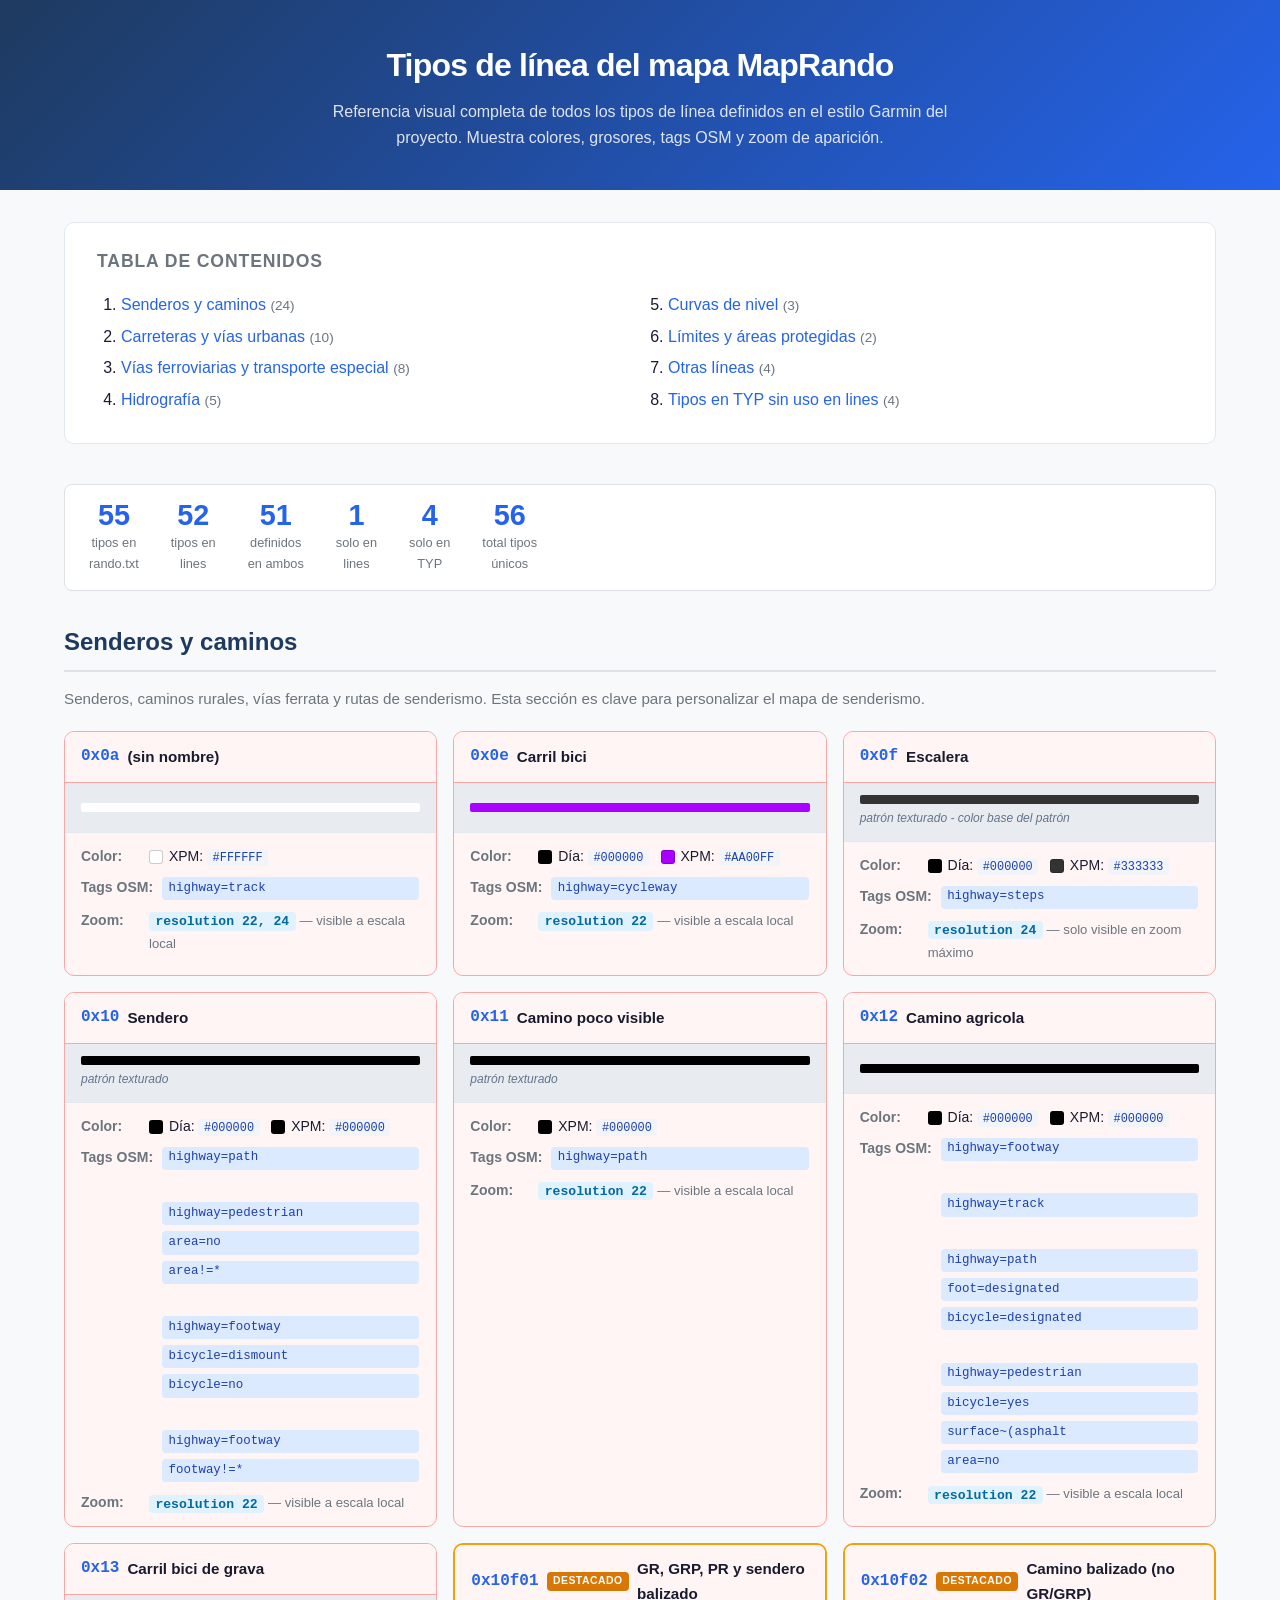
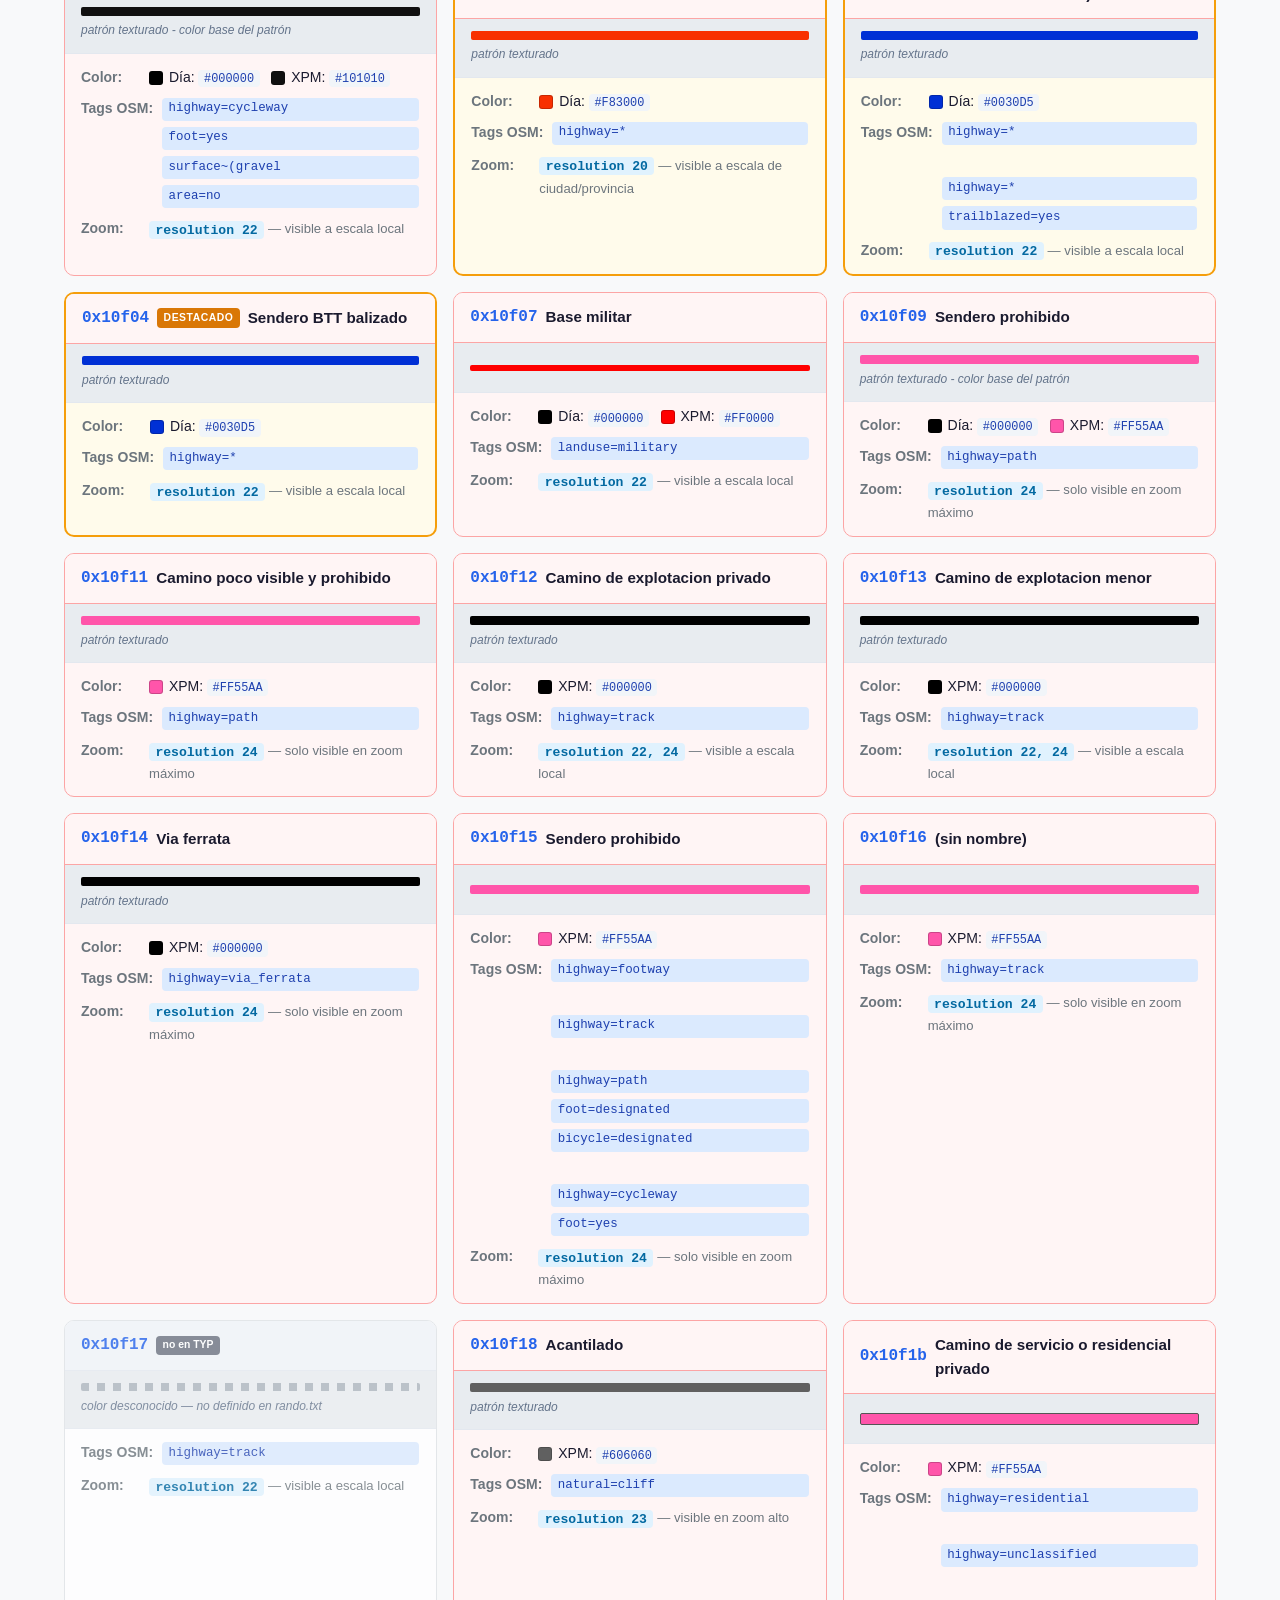
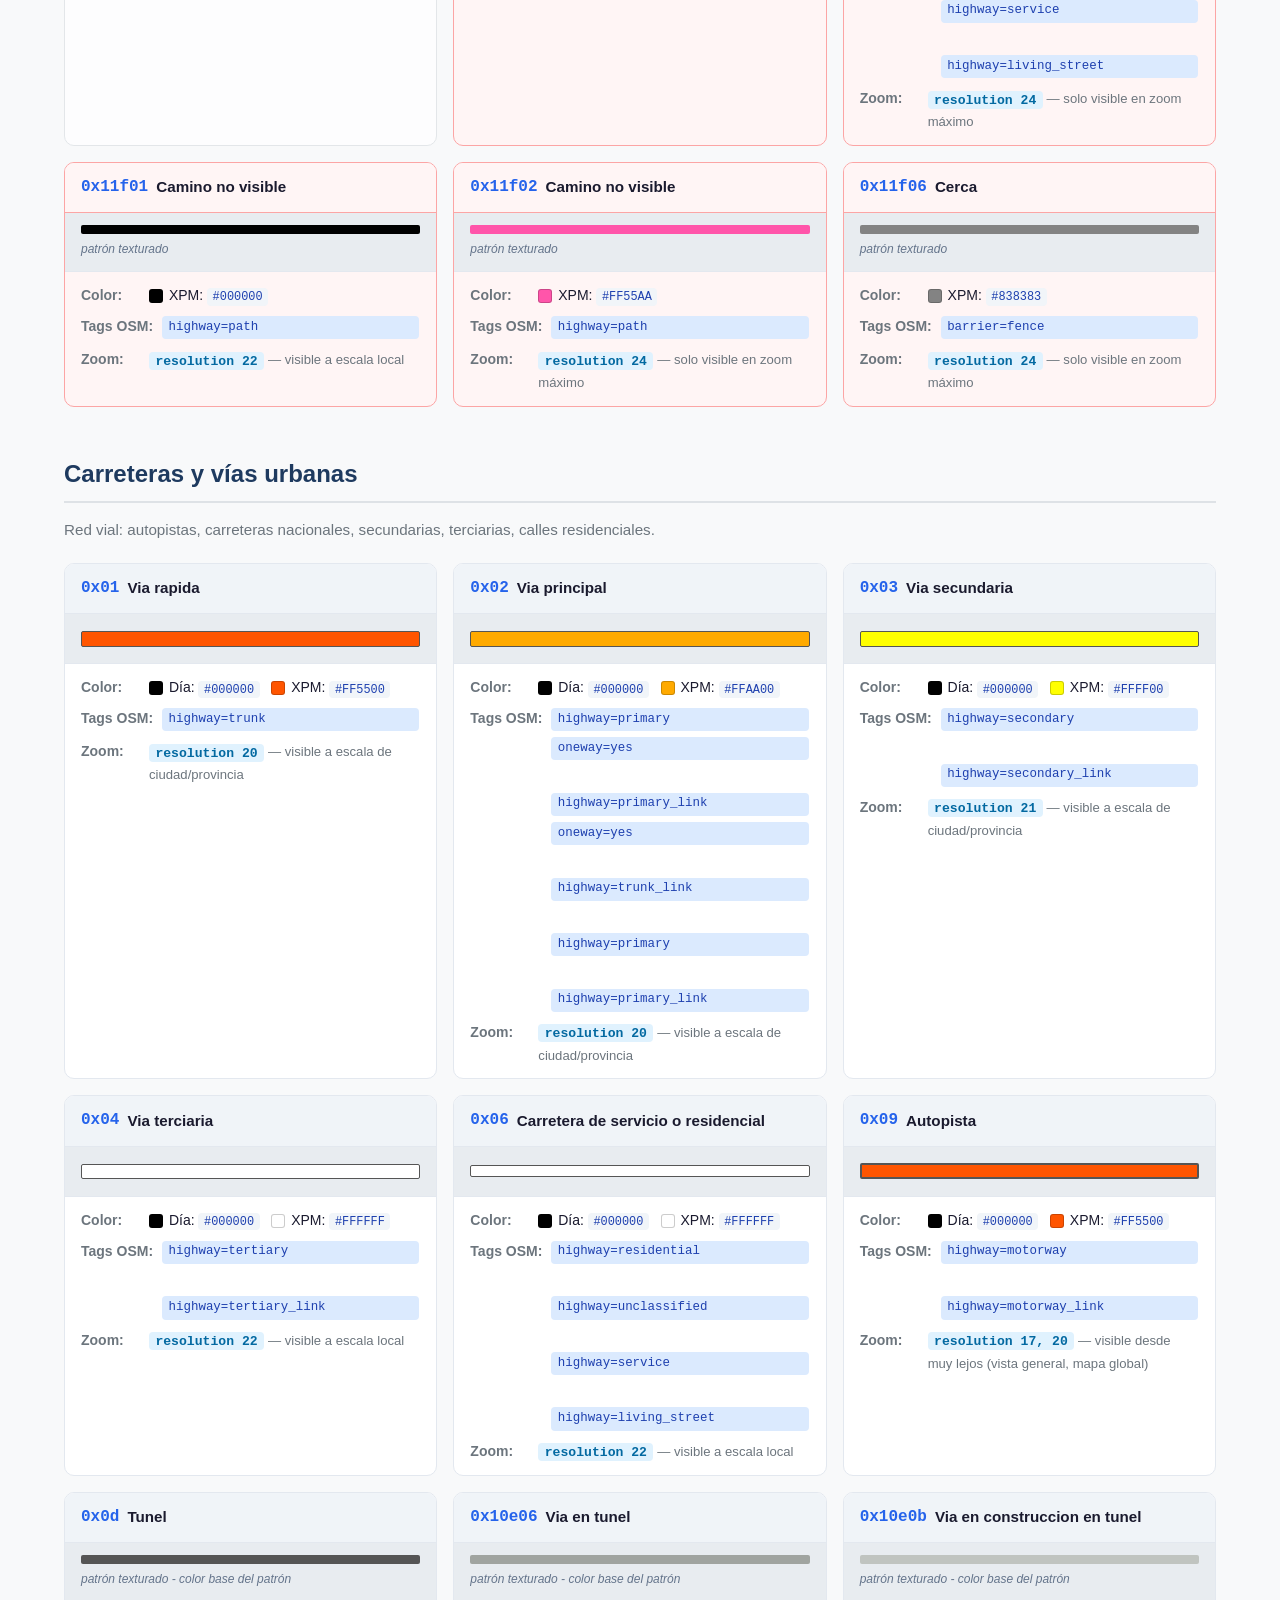
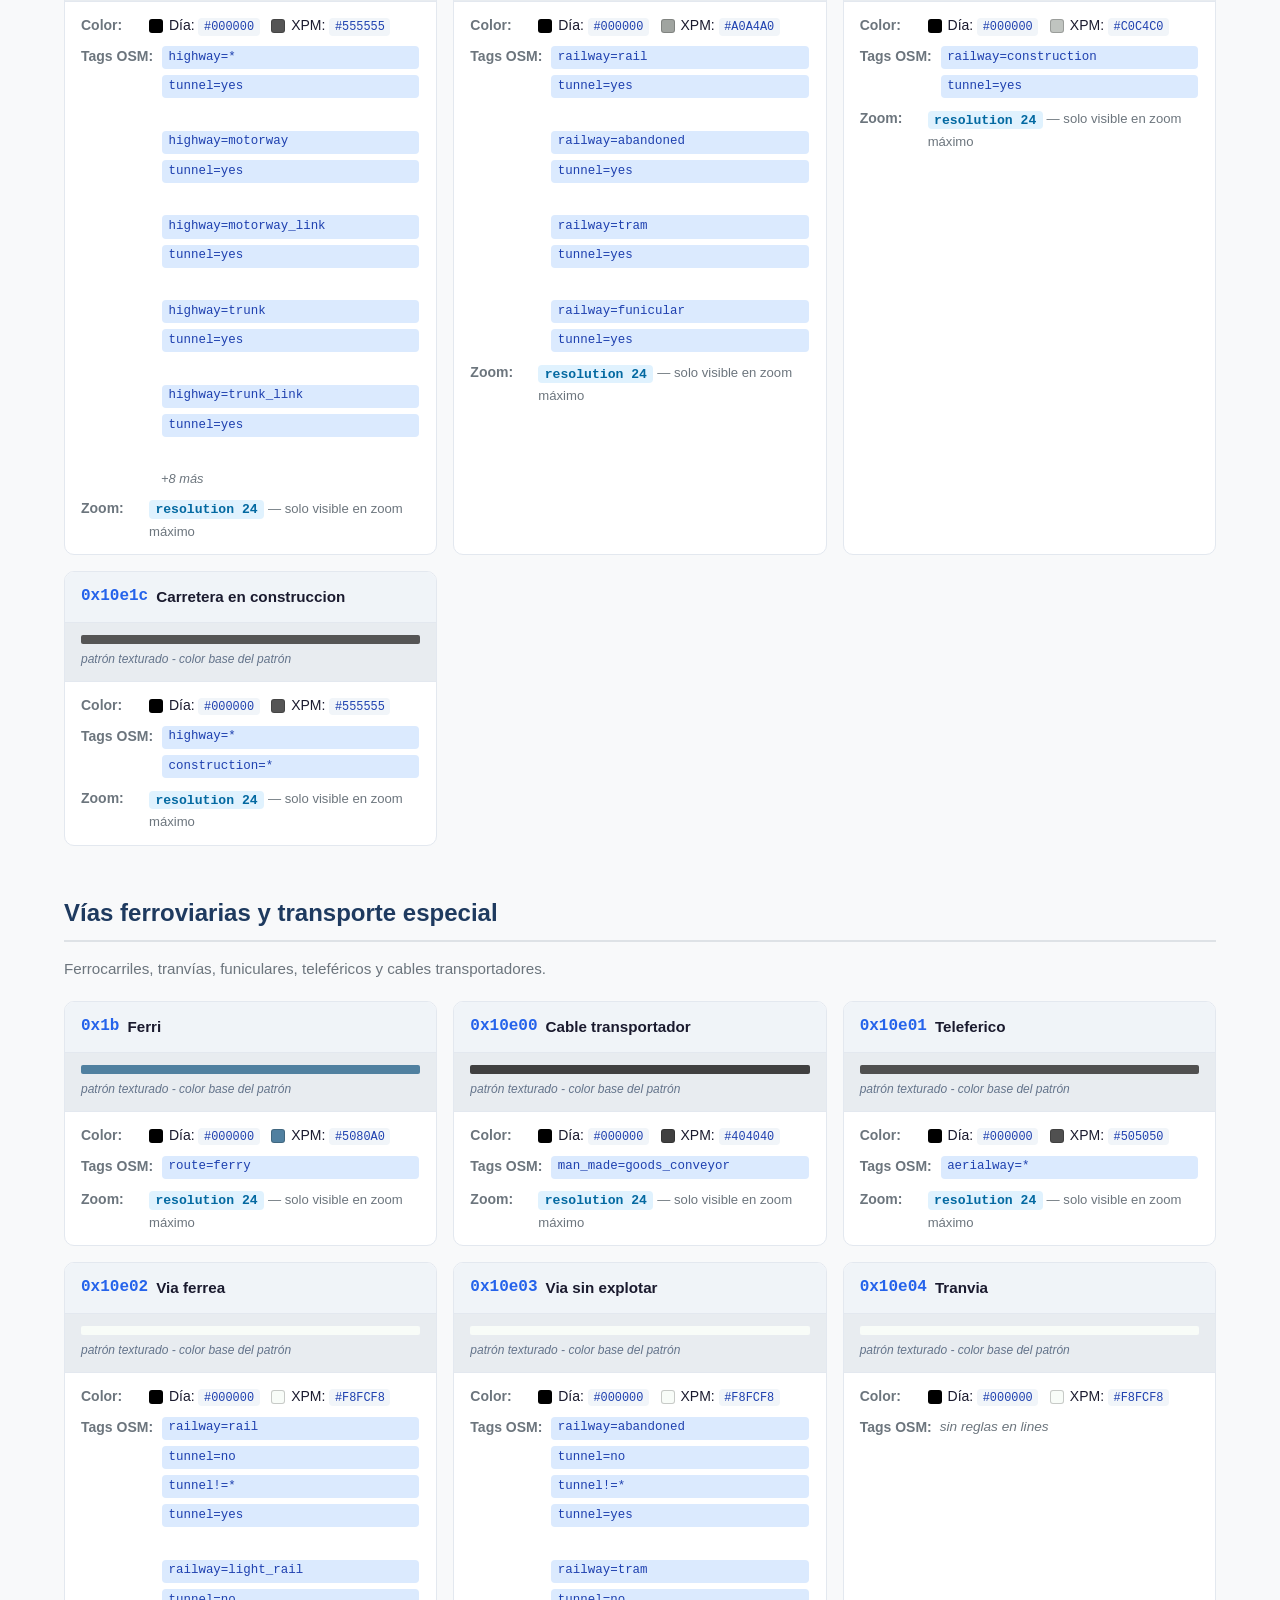
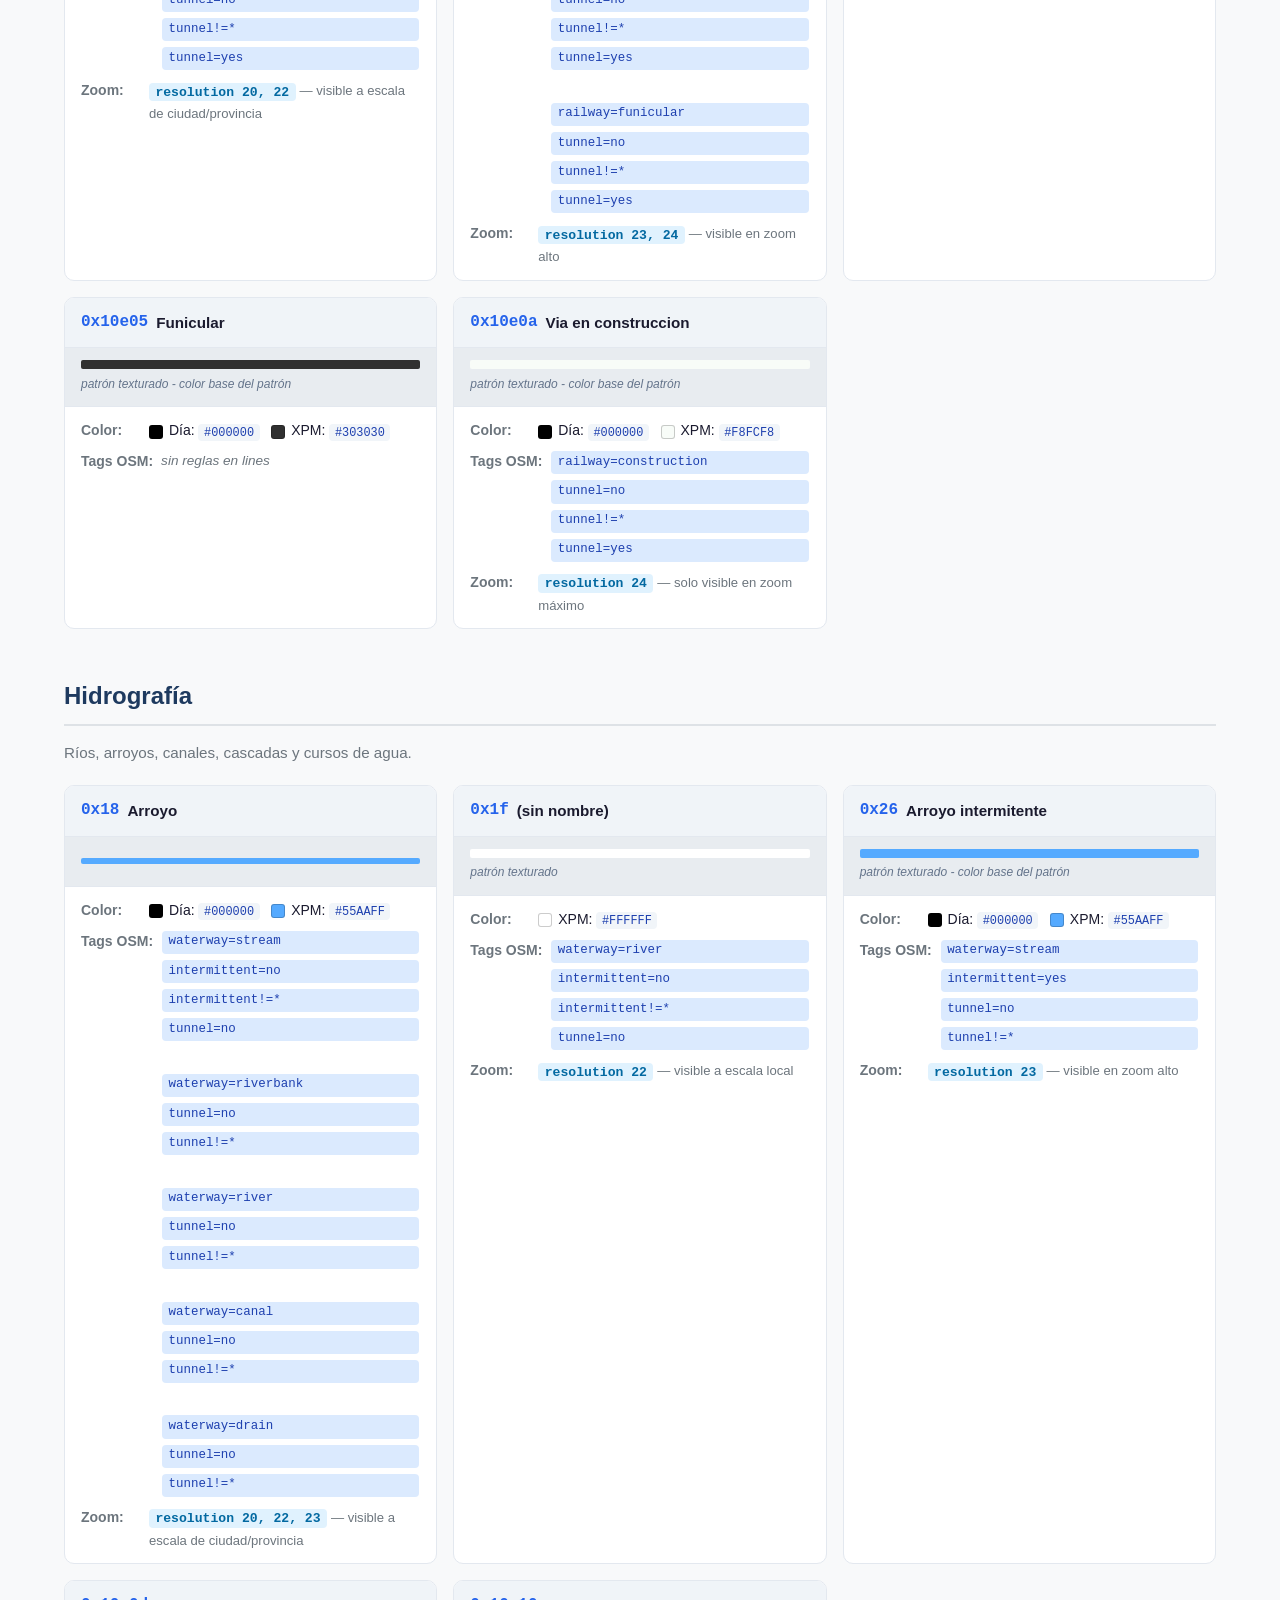
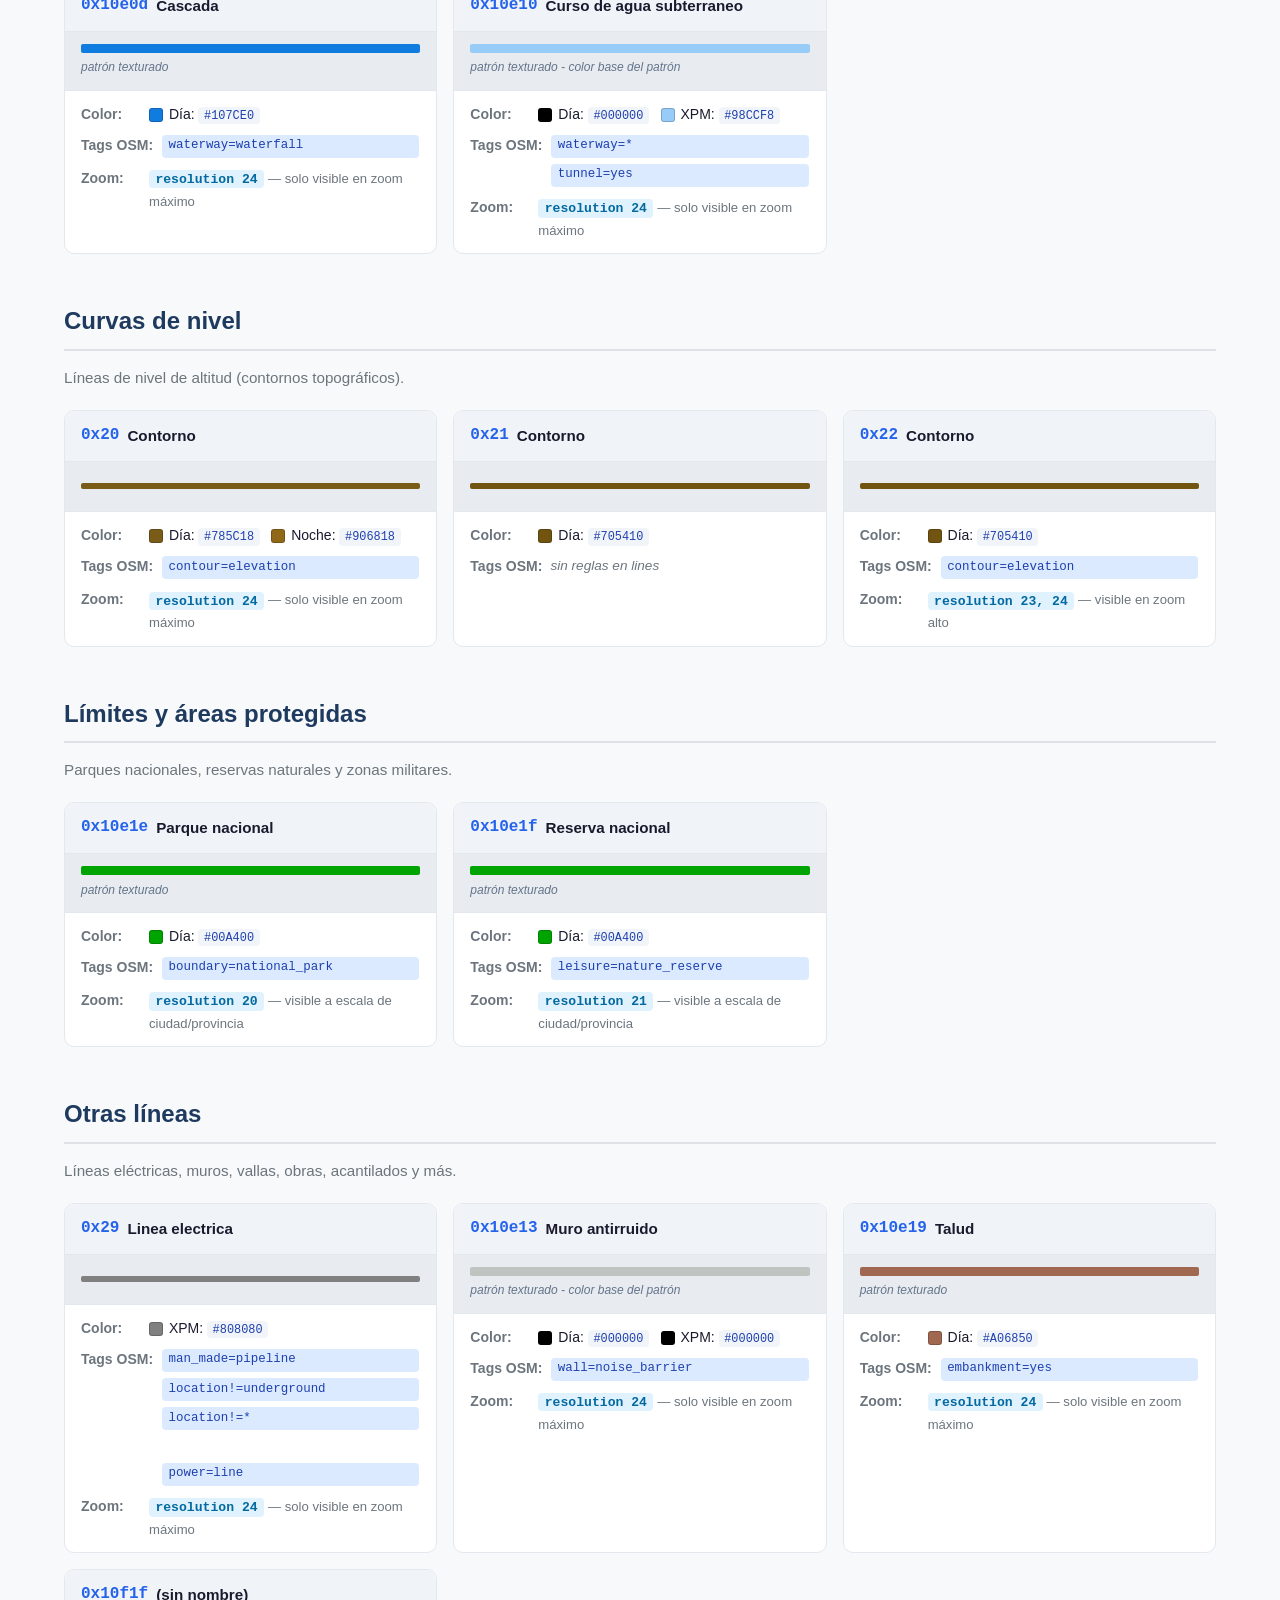
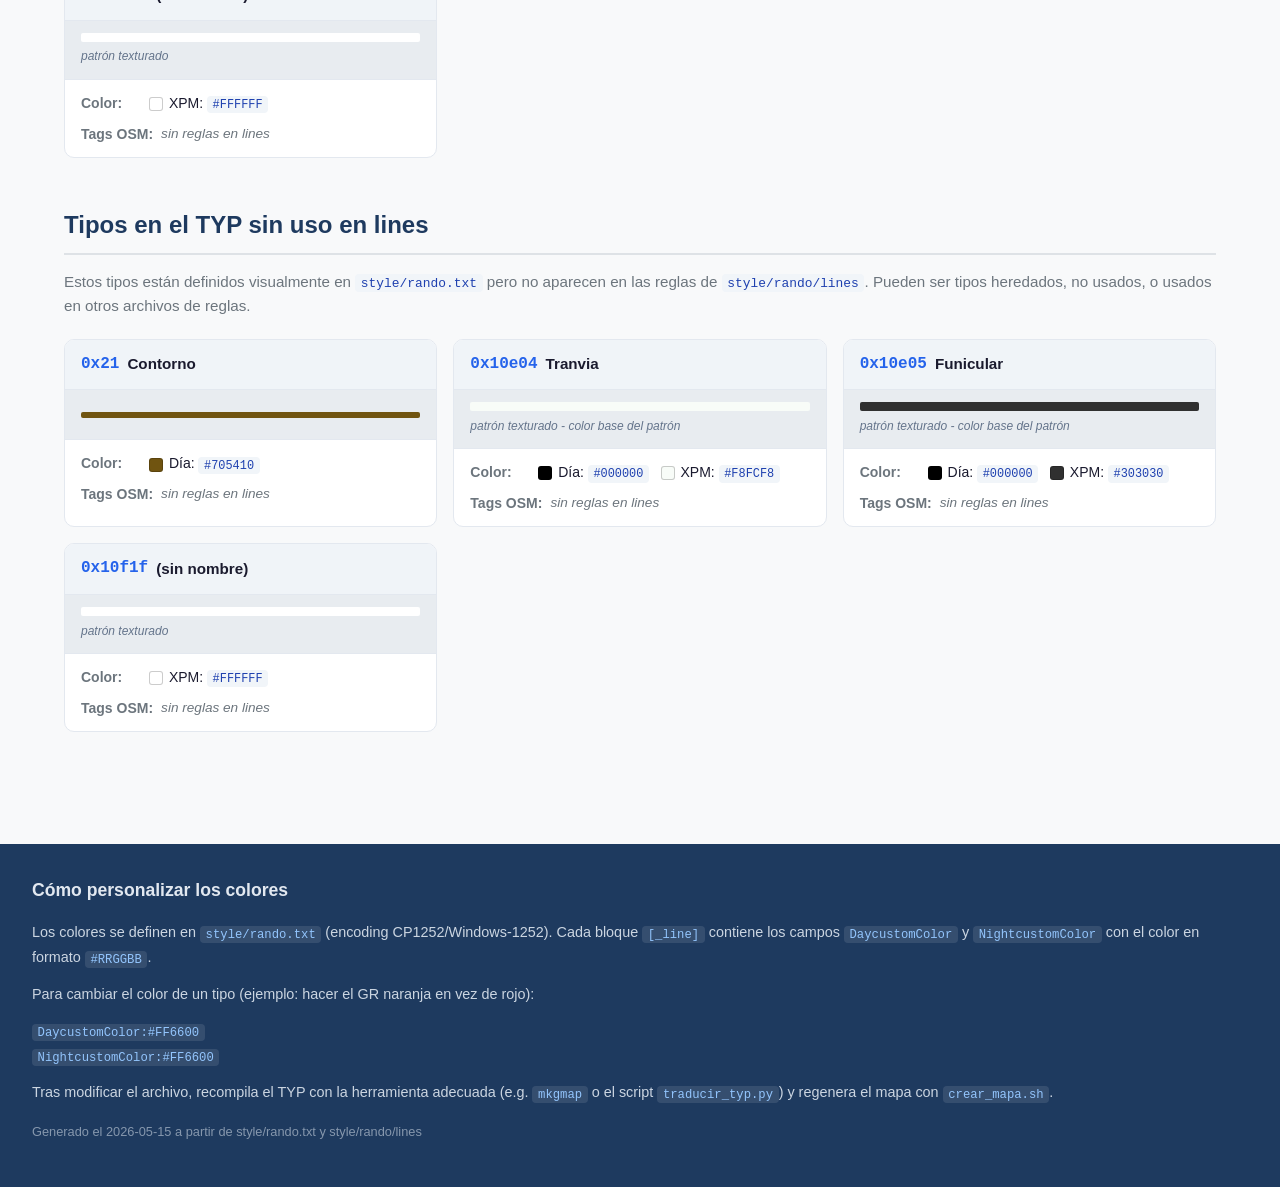
==== tipos_de_linea.html @ 1cc470c1 "Añadir tipos_de_linea.html: catálogo visual del estilo del mapa HTML self-contained (84KB) con previ" ====
<!DOCTYPE html>
<html lang="es">
<head>
  <meta charset="UTF-8">
  <meta name="viewport" content="width=device-width, initial-scale=1.0">
  <title>Tipos de línea del mapa MapRando</title>
  <style>
    *, *::before, *::after { box-sizing: border-box; }
    
    :root {
      --bg: #f8f9fa;
      --bg-card: #ffffff;
      --bg-section: #f0f4f8;
      --text: #1a1a2e;
      --text-muted: #6c757d;
      --border: #dee2e6;
      --border-card: #e3e8ef;
      --accent: #2563eb;
      --accent-trail: #dc2626;
      --accent-trail-bg: #fff5f5;
      --accent-trail-border: #fca5a5;
      --featured-bg: #fffbeb;
      --featured-border: #f59e0b;
      --badge-featured: #d97706;
      --badge-unknown: #6b7280;
      --code-bg: #f1f5f9;
      --code-text: #1e40af;
      --tag-bg: #dbeafe;
      --tag-text: #1e40af;
      --resolution-bg: #e0f2fe;
      --resolution-text: #0369a1;
      --section-title: #1e3a5f;
      --header-bg: linear-gradient(135deg, #1e3a5f 0%, #2563eb 100%);
      --header-text: #ffffff;
      --footer-bg: #1e3a5f;
      --footer-text: #cbd5e1;
      --unknown-stripe: repeating-linear-gradient(90deg, #adb5bd 0px, #adb5bd 8px, transparent 8px, transparent 16px);
    }
    
    @media (prefers-color-scheme: dark) {
      :root {
        --bg: #0f172a;
        --bg-card: #1e293b;
        --bg-section: #162032;
        --text: #e2e8f0;
        --text-muted: #94a3b8;
        --border: #334155;
        --border-card: #334155;
        --accent: #60a5fa;
        --accent-trail-bg: #2d1515;
        --accent-trail-border: #7f1d1d;
        --featured-bg: #1c1708;
        --featured-border: #b45309;
        --code-bg: #1e3a5f;
        --code-text: #93c5fd;
        --tag-bg: #1e3a5f;
        --tag-text: #93c5fd;
        --resolution-bg: #0c2233;
        --resolution-text: #7dd3fc;
        --section-title: #93c5fd;
        --unknown-stripe: repeating-linear-gradient(90deg, #475569 0px, #475569 8px, transparent 8px, transparent 16px);
      }
    }
    
    body {
      font-family: -apple-system, BlinkMacSystemFont, 'Segoe UI', Roboto, 'Helvetica Neue', Arial, sans-serif;
      background: var(--bg);
      color: var(--text);
      margin: 0;
      padding: 0;
      line-height: 1.6;
    }
    
    header {
      background: var(--header-bg);
      color: var(--header-text);
      padding: 2.5rem 2rem;
      text-align: center;
    }
    
    header h1 {
      margin: 0 0 0.5rem;
      font-size: 2rem;
      font-weight: 700;
      letter-spacing: -0.025em;
    }
    
    header p {
      margin: 0;
      opacity: 0.85;
      font-size: 1rem;
      max-width: 650px;
      margin: 0 auto;
    }
    
    .container {
      max-width: 1200px;
      margin: 0 auto;
      padding: 2rem 1.5rem;
    }
    
    /* TOC */
    .toc {
      background: var(--bg-card);
      border: 1px solid var(--border-card);
      border-radius: 10px;
      padding: 1.5rem 2rem;
      margin-bottom: 2.5rem;
    }
    
    .toc h2 {
      margin: 0 0 1rem;
      font-size: 1.1rem;
      color: var(--text-muted);
      text-transform: uppercase;
      letter-spacing: 0.05em;
      font-weight: 600;
    }
    
    .toc ol {
      margin: 0;
      padding-left: 1.5rem;
      columns: 2;
      column-gap: 2rem;
    }
    
    @media (max-width: 600px) {
      .toc ol { columns: 1; }
    }
    
    .toc li {
      margin-bottom: 0.4rem;
    }
    
    .toc a {
      color: var(--accent);
      text-decoration: none;
      font-weight: 500;
    }
    
    .toc a:hover {
      text-decoration: underline;
    }
    
    .toc-count {
      color: var(--text-muted);
      font-size: 0.85rem;
    }
    
    /* Sections */
    .section-block {
      margin-bottom: 3rem;
    }
    
    .section-title {
      font-size: 1.5rem;
      font-weight: 700;
      color: var(--section-title);
      border-bottom: 2px solid var(--border);
      padding-bottom: 0.5rem;
      margin-bottom: 0.75rem;
    }
    
    .section-desc {
      color: var(--text-muted);
      margin-bottom: 1.25rem;
      font-size: 0.95rem;
    }
    
    /* Cards grid */
    .cards-grid {
      display: grid;
      grid-template-columns: repeat(auto-fill, minmax(340px, 1fr));
      gap: 1rem;
    }
    
    /* Card */
    .card {
      background: var(--bg-card);
      border: 1px solid var(--border-card);
      border-radius: 10px;
      overflow: hidden;
      transition: box-shadow 0.15s ease;
    }
    
    .card:hover {
      box-shadow: 0 4px 12px rgba(0,0,0,0.1);
    }
    
    .card-trail {
      border-color: var(--accent-trail-border);
      background: var(--accent-trail-bg);
    }
    
    .card-featured {
      border-color: var(--featured-border);
      border-width: 2px;
      background: var(--featured-bg);
    }
    
    .card-unknown {
      border-color: var(--border);
      opacity: 0.8;
    }
    
    .card-header {
      display: flex;
      align-items: center;
      gap: 0.5rem;
      padding: 0.75rem 1rem;
      border-bottom: 1px solid var(--border-card);
      background: var(--bg-section);
      flex-wrap: wrap;
    }
    
    .card-trail .card-header {
      background: var(--accent-trail-bg);
      border-bottom-color: var(--accent-trail-border);
    }
    
    .type-hex {
      font-family: 'Courier New', Courier, monospace;
      font-size: 1rem;
      font-weight: 700;
      color: var(--accent);
      flex-shrink: 0;
    }
    
    .type-name {
      font-weight: 600;
      font-size: 0.95rem;
      flex: 1;
    }
    
    .badge-featured {
      background: var(--badge-featured);
      color: #fff;
      font-size: 0.65rem;
      font-weight: 700;
      padding: 0.1rem 0.4rem;
      border-radius: 4px;
      text-transform: uppercase;
      letter-spacing: 0.05em;
    }
    
    .badge-unknown {
      background: var(--badge-unknown);
      color: #fff;
      font-size: 0.65rem;
      font-weight: 700;
      padding: 0.1rem 0.4rem;
      border-radius: 4px;
    }
    
    /* Preview */
    .preview-container {
      padding: 0.75rem 1rem;
      border-bottom: 1px solid var(--border-card);
      background: #e8ecf0;
      min-height: 50px;
      display: flex;
      flex-direction: column;
      justify-content: center;
      gap: 0.35rem;
    }
    
    @media (prefers-color-scheme: dark) {
      .preview-container {
        background: #0c1220;
      }
    }
    
    .preview-line {
      display: block;
      width: 100%;
      min-height: 6px;
      border-radius: 2px;
    }
    
    .preview-unknown {
      display: block;
      width: 100%;
      height: 8px;
      background: var(--unknown-stripe);
      border-radius: 2px;
    }
    
    .notes {
      font-size: 0.75rem;
      color: #64748b;
      font-style: italic;
    }
    
    @media (prefers-color-scheme: dark) {
      .notes { color: #94a3b8; }
    }
    
    /* Card body */
    .card-body {
      padding: 0.75rem 1rem;
    }
    
    .card-row {
      display: flex;
      gap: 0.5rem;
      margin-bottom: 0.5rem;
      font-size: 0.875rem;
      align-items: flex-start;
    }
    
    .card-row:last-child {
      margin-bottom: 0;
    }
    
    .label {
      color: var(--text-muted);
      font-weight: 600;
      white-space: nowrap;
      min-width: 60px;
    }
    
    .value {
      flex: 1;
      word-break: break-word;
    }
    
    .tags-value {
      display: flex;
      flex-direction: column;
      gap: 0.25rem;
    }
    
    /* Tags */
    code.tag {
      display: inline-block;
      background: var(--tag-bg);
      color: var(--tag-text);
      border-radius: 4px;
      padding: 0.1rem 0.4rem;
      font-size: 0.78rem;
      font-family: 'Courier New', Courier, monospace;
      margin: 1px;
    }
    
    .no-tags {
      color: var(--text-muted);
      font-style: italic;
      font-size: 0.85rem;
    }
    
    .more-tags {
      color: var(--text-muted);
      font-size: 0.8rem;
      font-style: italic;
    }
    
    /* Resolution */
    .resolution {
      background: var(--resolution-bg);
      color: var(--resolution-text);
      border-radius: 4px;
      padding: 0.1rem 0.4rem;
      font-family: 'Courier New', monospace;
      font-size: 0.82rem;
      font-weight: 700;
    }
    
    .res-desc {
      color: var(--text-muted);
      font-size: 0.82rem;
    }
    
    /* Color swatch */
    .color-swatch {
      display: inline-block;
      width: 14px;
      height: 14px;
      border-radius: 3px;
      border: 1px solid rgba(0,0,0,0.2);
      vertical-align: middle;
      margin-right: 2px;
    }
    
    code {
      background: var(--code-bg);
      color: var(--code-text);
      border-radius: 4px;
      padding: 0.1rem 0.35rem;
      font-size: 0.85em;
      font-family: 'Courier New', Courier, monospace;
    }
    
    /* Footer */
    footer {
      background: var(--footer-bg);
      color: var(--footer-text);
      padding: 2rem;
      margin-top: 2rem;
    }
    
    footer h2 {
      margin: 0 0 1rem;
      font-size: 1.1rem;
      color: #e2e8f0;
    }
    
    footer p {
      margin: 0 0 0.75rem;
      font-size: 0.9rem;
      line-height: 1.7;
    }
    
    footer code {
      background: rgba(255,255,255,0.1);
      color: #93c5fd;
    }
    
    footer a {
      color: #60a5fa;
    }
    
    .stats-banner {
      background: var(--bg-card);
      border: 1px solid var(--border);
      border-radius: 8px;
      padding: 1rem 1.5rem;
      margin-bottom: 2rem;
      display: flex;
      gap: 2rem;
      flex-wrap: wrap;
      font-size: 0.9rem;
    }
    
    .stat-item {
      display: flex;
      flex-direction: column;
      align-items: center;
    }
    
    .stat-num {
      font-size: 1.8rem;
      font-weight: 700;
      color: var(--accent);
      line-height: 1;
    }
    
    .stat-label {
      color: var(--text-muted);
      font-size: 0.8rem;
      text-align: center;
      margin-top: 0.2rem;
    }
  </style>
</head>
<body>

<header>
  <h1>Tipos de línea del mapa MapRando</h1>
  <p>Referencia visual completa de todos los tipos de línea definidos en el estilo Garmin del proyecto.
     Muestra colores, grosores, tags OSM y zoom de aparición.</p>
</header>

<div class="container">

  <nav class="toc">
    <h2>Tabla de contenidos</h2>
    <ol>
      <li><a href="#section-senderos">Senderos y caminos</a> <span class="toc-count">(24)</span></li>
<li><a href="#section-carreteras">Carreteras y vías urbanas</a> <span class="toc-count">(10)</span></li>
<li><a href="#section-ferroviario">Vías ferroviarias y transporte especial</a> <span class="toc-count">(8)</span></li>
<li><a href="#section-hidrografia">Hidrografía</a> <span class="toc-count">(5)</span></li>
<li><a href="#section-curvas">Curvas de nivel</a> <span class="toc-count">(3)</span></li>
<li><a href="#section-limites">Límites y áreas protegidas</a> <span class="toc-count">(2)</span></li>
<li><a href="#section-otras">Otras líneas</a> <span class="toc-count">(4)</span></li>
<li><a href="#section-only-typ">Tipos en TYP sin uso en lines</a> <span class="toc-count">(4)</span></li>
    </ol>
  </nav>

  <div class="stats-banner">
    <div class="stat-item">
      <span class="stat-num">55</span>
      <span class="stat-label">tipos en<br>rando.txt</span>
    </div>
    <div class="stat-item">
      <span class="stat-num">52</span>
      <span class="stat-label">tipos en<br>lines</span>
    </div>
    <div class="stat-item">
      <span class="stat-num">51</span>
      <span class="stat-label">definidos<br>en ambos</span>
    </div>
    <div class="stat-item">
      <span class="stat-num">1</span>
      <span class="stat-label">solo en<br>lines</span>
    </div>
    <div class="stat-item">
      <span class="stat-num">4</span>
      <span class="stat-label">solo en<br>TYP</span>
    </div>
    <div class="stat-item">
      <span class="stat-num">56</span>
      <span class="stat-label">total tipos<br>únicos</span>
    </div>
  </div>

  
  <section id="section-senderos" class="section-block">
    <h2 class="section-title">Senderos y caminos</h2>
    <p class="section-desc">Senderos, caminos rurales, vías ferrata y rutas de senderismo. Esta sección es clave para personalizar el mapa de senderismo.</p>
    <div class="cards-grid">
      
    <div class="card card-trail" id="type-0a">
      <div class="card-header">
        <span class="type-hex">0x0a</span>
        
        <span class="type-name">(sin nombre)</span>
      </div>
      <div class="preview-container">
        <div class="preview-line" style="height: 9px; background-color: #FFFFFF;  border-radius: 2px;"></div>
        
      </div>
      <div class="card-body">
        <div class="card-row">
          <span class="label">Color:</span>
          <span class="value"><span class="color-swatch" style="background:#FFFFFF"></span> XPM: <code>#FFFFFF</code></span>
        </div>
        <div class="card-row">
          <span class="label">Tags OSM:</span>
          <span class="value tags-value"><code class="tag">highway=track</code></span>
        </div>
        <div class="card-row"><span class="label">Zoom:</span><span class="value"><span class="resolution">resolution 22, 24</span> <span class="res-desc">— visible a escala local</span></span></div>
      </div>
    </div>
    <div class="card card-trail" id="type-0e">
      <div class="card-header">
        <span class="type-hex">0x0e</span>
        
        <span class="type-name">Carril bici</span>
      </div>
      <div class="preview-container">
        <div class="preview-line" style="height: 9px; background-color: #AA00FF;  border-radius: 2px;"></div>
        
      </div>
      <div class="card-body">
        <div class="card-row">
          <span class="label">Color:</span>
          <span class="value"><span class="color-swatch" style="background:#000000" title="Día: #000000"></span> Día: <code>#000000</code> &nbsp; <span class="color-swatch" style="background:#AA00FF"></span> XPM: <code>#AA00FF</code></span>
        </div>
        <div class="card-row">
          <span class="label">Tags OSM:</span>
          <span class="value tags-value"><code class="tag">highway=cycleway</code></span>
        </div>
        <div class="card-row"><span class="label">Zoom:</span><span class="value"><span class="resolution">resolution 22</span> <span class="res-desc">— visible a escala local</span></span></div>
      </div>
    </div>
    <div class="card card-trail" id="type-0f">
      <div class="card-header">
        <span class="type-hex">0x0f</span>
        
        <span class="type-name">Escalera</span>
      </div>
      <div class="preview-container">
        <div class="preview-line" style="height: 9px; background-color: #333333;  border-radius: 2px;"></div>
        <div class="notes">patrón texturado - color base del patrón</div>
      </div>
      <div class="card-body">
        <div class="card-row">
          <span class="label">Color:</span>
          <span class="value"><span class="color-swatch" style="background:#000000" title="Día: #000000"></span> Día: <code>#000000</code> &nbsp; <span class="color-swatch" style="background:#333333"></span> XPM: <code>#333333</code></span>
        </div>
        <div class="card-row">
          <span class="label">Tags OSM:</span>
          <span class="value tags-value"><code class="tag">highway=steps</code></span>
        </div>
        <div class="card-row"><span class="label">Zoom:</span><span class="value"><span class="resolution">resolution 24</span> <span class="res-desc">— solo visible en zoom máximo</span></span></div>
      </div>
    </div>
    <div class="card card-trail" id="type-10">
      <div class="card-header">
        <span class="type-hex">0x10</span>
        
        <span class="type-name">Sendero</span>
      </div>
      <div class="preview-container">
        <div class="preview-line" style="height: 9px; background-color: #000000;  border-radius: 2px;"></div>
        <div class="notes">patrón texturado</div>
      </div>
      <div class="card-body">
        <div class="card-row">
          <span class="label">Color:</span>
          <span class="value"><span class="color-swatch" style="background:#000000" title="Día: #000000"></span> Día: <code>#000000</code> &nbsp; <span class="color-swatch" style="background:#000000"></span> XPM: <code>#000000</code></span>
        </div>
        <div class="card-row">
          <span class="label">Tags OSM:</span>
          <span class="value tags-value"><code class="tag">highway=path</code><br><code class="tag">highway=pedestrian</code> <code class="tag">area=no</code> <code class="tag">area!=*</code><br><code class="tag">highway=footway</code> <code class="tag">bicycle=dismount</code> <code class="tag">bicycle=no</code><br><code class="tag">highway=footway</code> <code class="tag">footway!=*</code></span>
        </div>
        <div class="card-row"><span class="label">Zoom:</span><span class="value"><span class="resolution">resolution 22</span> <span class="res-desc">— visible a escala local</span></span></div>
      </div>
    </div>
    <div class="card card-trail" id="type-11">
      <div class="card-header">
        <span class="type-hex">0x11</span>
        
        <span class="type-name">Camino poco visible</span>
      </div>
      <div class="preview-container">
        <div class="preview-line" style="height: 9px; background-color: #000000;  border-radius: 2px;"></div>
        <div class="notes">patrón texturado</div>
      </div>
      <div class="card-body">
        <div class="card-row">
          <span class="label">Color:</span>
          <span class="value"><span class="color-swatch" style="background:#000000"></span> XPM: <code>#000000</code></span>
        </div>
        <div class="card-row">
          <span class="label">Tags OSM:</span>
          <span class="value tags-value"><code class="tag">highway=path</code></span>
        </div>
        <div class="card-row"><span class="label">Zoom:</span><span class="value"><span class="resolution">resolution 22</span> <span class="res-desc">— visible a escala local</span></span></div>
      </div>
    </div>
    <div class="card card-trail" id="type-12">
      <div class="card-header">
        <span class="type-hex">0x12</span>
        
        <span class="type-name">Camino agricola</span>
      </div>
      <div class="preview-container">
        <div class="preview-line" style="height: 9px; background-color: #000000;  border-radius: 2px;"></div>
        
      </div>
      <div class="card-body">
        <div class="card-row">
          <span class="label">Color:</span>
          <span class="value"><span class="color-swatch" style="background:#000000" title="Día: #000000"></span> Día: <code>#000000</code> &nbsp; <span class="color-swatch" style="background:#000000"></span> XPM: <code>#000000</code></span>
        </div>
        <div class="card-row">
          <span class="label">Tags OSM:</span>
          <span class="value tags-value"><code class="tag">highway=footway</code><br><code class="tag">highway=track</code><br><code class="tag">highway=path</code> <code class="tag">foot=designated</code> <code class="tag">bicycle=designated</code><br><code class="tag">highway=pedestrian</code> <code class="tag">bicycle=yes</code> <code class="tag">surface~(asphalt</code> <code class="tag">area=no</code></span>
        </div>
        <div class="card-row"><span class="label">Zoom:</span><span class="value"><span class="resolution">resolution 22</span> <span class="res-desc">— visible a escala local</span></span></div>
      </div>
    </div>
    <div class="card card-trail" id="type-13">
      <div class="card-header">
        <span class="type-hex">0x13</span>
        
        <span class="type-name">Carril bici de grava</span>
      </div>
      <div class="preview-container">
        <div class="preview-line" style="height: 9px; background-color: #101010;  border-radius: 2px;"></div>
        <div class="notes">patrón texturado - color base del patrón</div>
      </div>
      <div class="card-body">
        <div class="card-row">
          <span class="label">Color:</span>
          <span class="value"><span class="color-swatch" style="background:#000000" title="Día: #000000"></span> Día: <code>#000000</code> &nbsp; <span class="color-swatch" style="background:#101010"></span> XPM: <code>#101010</code></span>
        </div>
        <div class="card-row">
          <span class="label">Tags OSM:</span>
          <span class="value tags-value"><code class="tag">highway=cycleway</code> <code class="tag">foot=yes</code> <code class="tag">surface~(gravel</code> <code class="tag">area=no</code></span>
        </div>
        <div class="card-row"><span class="label">Zoom:</span><span class="value"><span class="resolution">resolution 22</span> <span class="res-desc">— visible a escala local</span></span></div>
      </div>
    </div>
    <div class="card card-trail card-featured" id="type-10f01">
      <div class="card-header">
        <span class="type-hex">0x10f01</span>
        <span class="badge-featured">DESTACADO</span>
        <span class="type-name">GR, GRP, PR y sendero balizado</span>
      </div>
      <div class="preview-container">
        <div class="preview-line" style="height: 9px; background-color: #F83000;  border-radius: 2px;"></div>
        <div class="notes">patrón texturado</div>
      </div>
      <div class="card-body">
        <div class="card-row">
          <span class="label">Color:</span>
          <span class="value"><span class="color-swatch" style="background:#F83000" title="Día: #F83000"></span> Día: <code>#F83000</code></span>
        </div>
        <div class="card-row">
          <span class="label">Tags OSM:</span>
          <span class="value tags-value"><code class="tag">highway=*</code></span>
        </div>
        <div class="card-row"><span class="label">Zoom:</span><span class="value"><span class="resolution">resolution 20</span> <span class="res-desc">— visible a escala de ciudad/provincia</span></span></div>
      </div>
    </div>
    <div class="card card-trail card-featured" id="type-10f02">
      <div class="card-header">
        <span class="type-hex">0x10f02</span>
        <span class="badge-featured">DESTACADO</span>
        <span class="type-name">Camino balizado (no GR/GRP)</span>
      </div>
      <div class="preview-container">
        <div class="preview-line" style="height: 9px; background-color: #0030D5;  border-radius: 2px;"></div>
        <div class="notes">patrón texturado</div>
      </div>
      <div class="card-body">
        <div class="card-row">
          <span class="label">Color:</span>
          <span class="value"><span class="color-swatch" style="background:#0030D5" title="Día: #0030D5"></span> Día: <code>#0030D5</code></span>
        </div>
        <div class="card-row">
          <span class="label">Tags OSM:</span>
          <span class="value tags-value"><code class="tag">highway=*</code><br><code class="tag">highway=*</code> <code class="tag">trailblazed=yes</code></span>
        </div>
        <div class="card-row"><span class="label">Zoom:</span><span class="value"><span class="resolution">resolution 22</span> <span class="res-desc">— visible a escala local</span></span></div>
      </div>
    </div>
    <div class="card card-trail card-featured" id="type-10f04">
      <div class="card-header">
        <span class="type-hex">0x10f04</span>
        <span class="badge-featured">DESTACADO</span>
        <span class="type-name">Sendero BTT balizado</span>
      </div>
      <div class="preview-container">
        <div class="preview-line" style="height: 9px; background-color: #0030D5;  border-radius: 2px;"></div>
        <div class="notes">patrón texturado</div>
      </div>
      <div class="card-body">
        <div class="card-row">
          <span class="label">Color:</span>
          <span class="value"><span class="color-swatch" style="background:#0030D5" title="Día: #0030D5"></span> Día: <code>#0030D5</code></span>
        </div>
        <div class="card-row">
          <span class="label">Tags OSM:</span>
          <span class="value tags-value"><code class="tag">highway=*</code></span>
        </div>
        <div class="card-row"><span class="label">Zoom:</span><span class="value"><span class="resolution">resolution 22</span> <span class="res-desc">— visible a escala local</span></span></div>
      </div>
    </div>
    <div class="card card-trail" id="type-10f07">
      <div class="card-header">
        <span class="type-hex">0x10f07</span>
        
        <span class="type-name">Base militar</span>
      </div>
      <div class="preview-container">
        <div class="preview-line" style="height: 4px; background-color: #FF0000;  border-radius: 2px;"></div>
        
      </div>
      <div class="card-body">
        <div class="card-row">
          <span class="label">Color:</span>
          <span class="value"><span class="color-swatch" style="background:#000000" title="Día: #000000"></span> Día: <code>#000000</code> &nbsp; <span class="color-swatch" style="background:#FF0000"></span> XPM: <code>#FF0000</code></span>
        </div>
        <div class="card-row">
          <span class="label">Tags OSM:</span>
          <span class="value tags-value"><code class="tag">landuse=military</code></span>
        </div>
        <div class="card-row"><span class="label">Zoom:</span><span class="value"><span class="resolution">resolution 22</span> <span class="res-desc">— visible a escala local</span></span></div>
      </div>
    </div>
    <div class="card card-trail" id="type-10f09">
      <div class="card-header">
        <span class="type-hex">0x10f09</span>
        
        <span class="type-name">Sendero prohibido</span>
      </div>
      <div class="preview-container">
        <div class="preview-line" style="height: 9px; background-color: #FF55AA;  border-radius: 2px;"></div>
        <div class="notes">patrón texturado - color base del patrón</div>
      </div>
      <div class="card-body">
        <div class="card-row">
          <span class="label">Color:</span>
          <span class="value"><span class="color-swatch" style="background:#000000" title="Día: #000000"></span> Día: <code>#000000</code> &nbsp; <span class="color-swatch" style="background:#FF55AA"></span> XPM: <code>#FF55AA</code></span>
        </div>
        <div class="card-row">
          <span class="label">Tags OSM:</span>
          <span class="value tags-value"><code class="tag">highway=path</code></span>
        </div>
        <div class="card-row"><span class="label">Zoom:</span><span class="value"><span class="resolution">resolution 24</span> <span class="res-desc">— solo visible en zoom máximo</span></span></div>
      </div>
    </div>
    <div class="card card-trail" id="type-10f11">
      <div class="card-header">
        <span class="type-hex">0x10f11</span>
        
        <span class="type-name">Camino poco visible y prohibido</span>
      </div>
      <div class="preview-container">
        <div class="preview-line" style="height: 9px; background-color: #FF55AA;  border-radius: 2px;"></div>
        <div class="notes">patrón texturado</div>
      </div>
      <div class="card-body">
        <div class="card-row">
          <span class="label">Color:</span>
          <span class="value"><span class="color-swatch" style="background:#FF55AA"></span> XPM: <code>#FF55AA</code></span>
        </div>
        <div class="card-row">
          <span class="label">Tags OSM:</span>
          <span class="value tags-value"><code class="tag">highway=path</code></span>
        </div>
        <div class="card-row"><span class="label">Zoom:</span><span class="value"><span class="resolution">resolution 24</span> <span class="res-desc">— solo visible en zoom máximo</span></span></div>
      </div>
    </div>
    <div class="card card-trail" id="type-10f12">
      <div class="card-header">
        <span class="type-hex">0x10f12</span>
        
        <span class="type-name">Camino de explotacion privado</span>
      </div>
      <div class="preview-container">
        <div class="preview-line" style="height: 9px; background-color: #000000;  border-radius: 2px;"></div>
        <div class="notes">patrón texturado</div>
      </div>
      <div class="card-body">
        <div class="card-row">
          <span class="label">Color:</span>
          <span class="value"><span class="color-swatch" style="background:#000000"></span> XPM: <code>#000000</code></span>
        </div>
        <div class="card-row">
          <span class="label">Tags OSM:</span>
          <span class="value tags-value"><code class="tag">highway=track</code></span>
        </div>
        <div class="card-row"><span class="label">Zoom:</span><span class="value"><span class="resolution">resolution 22, 24</span> <span class="res-desc">— visible a escala local</span></span></div>
      </div>
    </div>
    <div class="card card-trail" id="type-10f13">
      <div class="card-header">
        <span class="type-hex">0x10f13</span>
        
        <span class="type-name">Camino de explotacion menor</span>
      </div>
      <div class="preview-container">
        <div class="preview-line" style="height: 9px; background-color: #000000;  border-radius: 2px;"></div>
        <div class="notes">patrón texturado</div>
      </div>
      <div class="card-body">
        <div class="card-row">
          <span class="label">Color:</span>
          <span class="value"><span class="color-swatch" style="background:#000000"></span> XPM: <code>#000000</code></span>
        </div>
        <div class="card-row">
          <span class="label">Tags OSM:</span>
          <span class="value tags-value"><code class="tag">highway=track</code></span>
        </div>
        <div class="card-row"><span class="label">Zoom:</span><span class="value"><span class="resolution">resolution 22, 24</span> <span class="res-desc">— visible a escala local</span></span></div>
      </div>
    </div>
    <div class="card card-trail" id="type-10f14">
      <div class="card-header">
        <span class="type-hex">0x10f14</span>
        
        <span class="type-name">Via ferrata</span>
      </div>
      <div class="preview-container">
        <div class="preview-line" style="height: 9px; background-color: #000000;  border-radius: 2px;"></div>
        <div class="notes">patrón texturado</div>
      </div>
      <div class="card-body">
        <div class="card-row">
          <span class="label">Color:</span>
          <span class="value"><span class="color-swatch" style="background:#000000"></span> XPM: <code>#000000</code></span>
        </div>
        <div class="card-row">
          <span class="label">Tags OSM:</span>
          <span class="value tags-value"><code class="tag">highway=via_ferrata</code></span>
        </div>
        <div class="card-row"><span class="label">Zoom:</span><span class="value"><span class="resolution">resolution 24</span> <span class="res-desc">— solo visible en zoom máximo</span></span></div>
      </div>
    </div>
    <div class="card card-trail" id="type-10f15">
      <div class="card-header">
        <span class="type-hex">0x10f15</span>
        
        <span class="type-name">Sendero prohibido</span>
      </div>
      <div class="preview-container">
        <div class="preview-line" style="height: 9px; background-color: #FF55AA;  border-radius: 2px;"></div>
        
      </div>
      <div class="card-body">
        <div class="card-row">
          <span class="label">Color:</span>
          <span class="value"><span class="color-swatch" style="background:#FF55AA"></span> XPM: <code>#FF55AA</code></span>
        </div>
        <div class="card-row">
          <span class="label">Tags OSM:</span>
          <span class="value tags-value"><code class="tag">highway=footway</code><br><code class="tag">highway=track</code><br><code class="tag">highway=path</code> <code class="tag">foot=designated</code> <code class="tag">bicycle=designated</code><br><code class="tag">highway=cycleway</code> <code class="tag">foot=yes</code></span>
        </div>
        <div class="card-row"><span class="label">Zoom:</span><span class="value"><span class="resolution">resolution 24</span> <span class="res-desc">— solo visible en zoom máximo</span></span></div>
      </div>
    </div>
    <div class="card card-trail" id="type-10f16">
      <div class="card-header">
        <span class="type-hex">0x10f16</span>
        
        <span class="type-name">(sin nombre)</span>
      </div>
      <div class="preview-container">
        <div class="preview-line" style="height: 9px; background-color: #FF55AA;  border-radius: 2px;"></div>
        
      </div>
      <div class="card-body">
        <div class="card-row">
          <span class="label">Color:</span>
          <span class="value"><span class="color-swatch" style="background:#FF55AA"></span> XPM: <code>#FF55AA</code></span>
        </div>
        <div class="card-row">
          <span class="label">Tags OSM:</span>
          <span class="value tags-value"><code class="tag">highway=track</code></span>
        </div>
        <div class="card-row"><span class="label">Zoom:</span><span class="value"><span class="resolution">resolution 24</span> <span class="res-desc">— solo visible en zoom máximo</span></span></div>
      </div>
    </div>
    <div class="card card-unknown" id="type-10f17">
      <div class="card-header">
        <span class="type-hex">0x10f17</span>
        <span class="badge-unknown">no en TYP</span>
      </div>
      <div class="preview-container">
        <div class="preview-unknown"></div>
        <div class="notes">color desconocido — no definido en rando.txt</div>
      </div>
      <div class="card-body">
        <div class="card-row">
          <span class="label">Tags OSM:</span>
          <span class="value tags-value"><code class="tag">highway=track</code></span>
        </div>
        <div class="card-row"><span class="label">Zoom:</span><span class="value"><span class="resolution">resolution 22</span> <span class="res-desc">— visible a escala local</span></span></div>
      </div>
    </div>
    <div class="card card-trail" id="type-10f18">
      <div class="card-header">
        <span class="type-hex">0x10f18</span>
        
        <span class="type-name">Acantilado</span>
      </div>
      <div class="preview-container">
        <div class="preview-line" style="height: 9px; background-color: #606060;  border-radius: 2px;"></div>
        <div class="notes">patrón texturado</div>
      </div>
      <div class="card-body">
        <div class="card-row">
          <span class="label">Color:</span>
          <span class="value"><span class="color-swatch" style="background:#606060"></span> XPM: <code>#606060</code></span>
        </div>
        <div class="card-row">
          <span class="label">Tags OSM:</span>
          <span class="value tags-value"><code class="tag">natural=cliff</code></span>
        </div>
        <div class="card-row"><span class="label">Zoom:</span><span class="value"><span class="resolution">resolution 23</span> <span class="res-desc">— visible en zoom alto</span></span></div>
      </div>
    </div>
    <div class="card card-trail" id="type-10f1b">
      <div class="card-header">
        <span class="type-hex">0x10f1b</span>
        
        <span class="type-name">Camino de servicio o residencial privado</span>
      </div>
      <div class="preview-container">
        <div class="preview-line" style="height: 12px; background-color: #FF55AA; border: 1px solid #555555; border-radius: 2px;"></div>
        
      </div>
      <div class="card-body">
        <div class="card-row">
          <span class="label">Color:</span>
          <span class="value"><span class="color-swatch" style="background:#FF55AA"></span> XPM: <code>#FF55AA</code></span>
        </div>
        <div class="card-row">
          <span class="label">Tags OSM:</span>
          <span class="value tags-value"><code class="tag">highway=residential</code><br><code class="tag">highway=unclassified</code><br><code class="tag">highway=service</code><br><code class="tag">highway=living_street</code></span>
        </div>
        <div class="card-row"><span class="label">Zoom:</span><span class="value"><span class="resolution">resolution 24</span> <span class="res-desc">— solo visible en zoom máximo</span></span></div>
      </div>
    </div>
    <div class="card card-trail" id="type-11f01">
      <div class="card-header">
        <span class="type-hex">0x11f01</span>
        
        <span class="type-name">Camino no visible</span>
      </div>
      <div class="preview-container">
        <div class="preview-line" style="height: 9px; background-color: #000000;  border-radius: 2px;"></div>
        <div class="notes">patrón texturado</div>
      </div>
      <div class="card-body">
        <div class="card-row">
          <span class="label">Color:</span>
          <span class="value"><span class="color-swatch" style="background:#000000"></span> XPM: <code>#000000</code></span>
        </div>
        <div class="card-row">
          <span class="label">Tags OSM:</span>
          <span class="value tags-value"><code class="tag">highway=path</code></span>
        </div>
        <div class="card-row"><span class="label">Zoom:</span><span class="value"><span class="resolution">resolution 22</span> <span class="res-desc">— visible a escala local</span></span></div>
      </div>
    </div>
    <div class="card card-trail" id="type-11f02">
      <div class="card-header">
        <span class="type-hex">0x11f02</span>
        
        <span class="type-name">Camino no visible</span>
      </div>
      <div class="preview-container">
        <div class="preview-line" style="height: 9px; background-color: #FF55AA;  border-radius: 2px;"></div>
        <div class="notes">patrón texturado</div>
      </div>
      <div class="card-body">
        <div class="card-row">
          <span class="label">Color:</span>
          <span class="value"><span class="color-swatch" style="background:#FF55AA"></span> XPM: <code>#FF55AA</code></span>
        </div>
        <div class="card-row">
          <span class="label">Tags OSM:</span>
          <span class="value tags-value"><code class="tag">highway=path</code></span>
        </div>
        <div class="card-row"><span class="label">Zoom:</span><span class="value"><span class="resolution">resolution 24</span> <span class="res-desc">— solo visible en zoom máximo</span></span></div>
      </div>
    </div>
    <div class="card card-trail" id="type-11f06">
      <div class="card-header">
        <span class="type-hex">0x11f06</span>
        
        <span class="type-name">Cerca</span>
      </div>
      <div class="preview-container">
        <div class="preview-line" style="height: 9px; background-color: #838383;  border-radius: 2px;"></div>
        <div class="notes">patrón texturado</div>
      </div>
      <div class="card-body">
        <div class="card-row">
          <span class="label">Color:</span>
          <span class="value"><span class="color-swatch" style="background:#838383"></span> XPM: <code>#838383</code></span>
        </div>
        <div class="card-row">
          <span class="label">Tags OSM:</span>
          <span class="value tags-value"><code class="tag">barrier=fence</code></span>
        </div>
        <div class="card-row"><span class="label">Zoom:</span><span class="value"><span class="resolution">resolution 24</span> <span class="res-desc">— solo visible en zoom máximo</span></span></div>
      </div>
    </div>
    </div>
  </section>

  <section id="section-carreteras" class="section-block">
    <h2 class="section-title">Carreteras y vías urbanas</h2>
    <p class="section-desc">Red vial: autopistas, carreteras nacionales, secundarias, terciarias, calles residenciales.</p>
    <div class="cards-grid">
      
    <div class="card" id="type-01">
      <div class="card-header">
        <span class="type-hex">0x01</span>
        
        <span class="type-name">Via rapida</span>
      </div>
      <div class="preview-container">
        <div class="preview-line" style="height: 16px; background-color: #FF5500; border: 1px solid #555555; border-radius: 2px;"></div>
        
      </div>
      <div class="card-body">
        <div class="card-row">
          <span class="label">Color:</span>
          <span class="value"><span class="color-swatch" style="background:#000000" title="Día: #000000"></span> Día: <code>#000000</code> &nbsp; <span class="color-swatch" style="background:#FF5500"></span> XPM: <code>#FF5500</code></span>
        </div>
        <div class="card-row">
          <span class="label">Tags OSM:</span>
          <span class="value tags-value"><code class="tag">highway=trunk</code></span>
        </div>
        <div class="card-row"><span class="label">Zoom:</span><span class="value"><span class="resolution">resolution 20</span> <span class="res-desc">— visible a escala de ciudad/provincia</span></span></div>
      </div>
    </div>
    <div class="card" id="type-02">
      <div class="card-header">
        <span class="type-hex">0x02</span>
        
        <span class="type-name">Via principal</span>
      </div>
      <div class="preview-container">
        <div class="preview-line" style="height: 16px; background-color: #FFAA00; border: 1px solid #555555; border-radius: 2px;"></div>
        
      </div>
      <div class="card-body">
        <div class="card-row">
          <span class="label">Color:</span>
          <span class="value"><span class="color-swatch" style="background:#000000" title="Día: #000000"></span> Día: <code>#000000</code> &nbsp; <span class="color-swatch" style="background:#FFAA00"></span> XPM: <code>#FFAA00</code></span>
        </div>
        <div class="card-row">
          <span class="label">Tags OSM:</span>
          <span class="value tags-value"><code class="tag">highway=primary</code> <code class="tag">oneway=yes</code><br><code class="tag">highway=primary_link</code> <code class="tag">oneway=yes</code><br><code class="tag">highway=trunk_link</code><br><code class="tag">highway=primary</code><br><code class="tag">highway=primary_link</code></span>
        </div>
        <div class="card-row"><span class="label">Zoom:</span><span class="value"><span class="resolution">resolution 20</span> <span class="res-desc">— visible a escala de ciudad/provincia</span></span></div>
      </div>
    </div>
    <div class="card" id="type-03">
      <div class="card-header">
        <span class="type-hex">0x03</span>
        
        <span class="type-name">Via secundaria</span>
      </div>
      <div class="preview-container">
        <div class="preview-line" style="height: 16px; background-color: #FFFF00; border: 1px solid #555555; border-radius: 2px;"></div>
        
      </div>
      <div class="card-body">
        <div class="card-row">
          <span class="label">Color:</span>
          <span class="value"><span class="color-swatch" style="background:#000000" title="Día: #000000"></span> Día: <code>#000000</code> &nbsp; <span class="color-swatch" style="background:#FFFF00"></span> XPM: <code>#FFFF00</code></span>
        </div>
        <div class="card-row">
          <span class="label">Tags OSM:</span>
          <span class="value tags-value"><code class="tag">highway=secondary</code><br><code class="tag">highway=secondary_link</code></span>
        </div>
        <div class="card-row"><span class="label">Zoom:</span><span class="value"><span class="resolution">resolution 21</span> <span class="res-desc">— visible a escala de ciudad/provincia</span></span></div>
      </div>
    </div>
    <div class="card" id="type-04">
      <div class="card-header">
        <span class="type-hex">0x04</span>
        
        <span class="type-name">Via terciaria</span>
      </div>
      <div class="preview-container">
        <div class="preview-line" style="height: 15px; background-color: #FFFFFF; border: 1px solid #555555; border-radius: 2px;"></div>
        
      </div>
      <div class="card-body">
        <div class="card-row">
          <span class="label">Color:</span>
          <span class="value"><span class="color-swatch" style="background:#000000" title="Día: #000000"></span> Día: <code>#000000</code> &nbsp; <span class="color-swatch" style="background:#FFFFFF"></span> XPM: <code>#FFFFFF</code></span>
        </div>
        <div class="card-row">
          <span class="label">Tags OSM:</span>
          <span class="value tags-value"><code class="tag">highway=tertiary</code><br><code class="tag">highway=tertiary_link</code></span>
        </div>
        <div class="card-row"><span class="label">Zoom:</span><span class="value"><span class="resolution">resolution 22</span> <span class="res-desc">— visible a escala local</span></span></div>
      </div>
    </div>
    <div class="card" id="type-06">
      <div class="card-header">
        <span class="type-hex">0x06</span>
        
        <span class="type-name">Carretera de servicio o residencial</span>
      </div>
      <div class="preview-container">
        <div class="preview-line" style="height: 12px; background-color: #FFFFFF; border: 1px solid #555555; border-radius: 2px;"></div>
        
      </div>
      <div class="card-body">
        <div class="card-row">
          <span class="label">Color:</span>
          <span class="value"><span class="color-swatch" style="background:#000000" title="Día: #000000"></span> Día: <code>#000000</code> &nbsp; <span class="color-swatch" style="background:#FFFFFF"></span> XPM: <code>#FFFFFF</code></span>
        </div>
        <div class="card-row">
          <span class="label">Tags OSM:</span>
          <span class="value tags-value"><code class="tag">highway=residential</code><br><code class="tag">highway=unclassified</code><br><code class="tag">highway=service</code><br><code class="tag">highway=living_street</code></span>
        </div>
        <div class="card-row"><span class="label">Zoom:</span><span class="value"><span class="resolution">resolution 22</span> <span class="res-desc">— visible a escala local</span></span></div>
      </div>
    </div>
    <div class="card" id="type-09">
      <div class="card-header">
        <span class="type-hex">0x09</span>
        
        <span class="type-name">Autopista</span>
      </div>
      <div class="preview-container">
        <div class="preview-line" style="height: 16px; background-color: #FF5500; border: 2px solid #555555; border-radius: 2px;"></div>
        
      </div>
      <div class="card-body">
        <div class="card-row">
          <span class="label">Color:</span>
          <span class="value"><span class="color-swatch" style="background:#000000" title="Día: #000000"></span> Día: <code>#000000</code> &nbsp; <span class="color-swatch" style="background:#FF5500"></span> XPM: <code>#FF5500</code></span>
        </div>
        <div class="card-row">
          <span class="label">Tags OSM:</span>
          <span class="value tags-value"><code class="tag">highway=motorway</code><br><code class="tag">highway=motorway_link</code></span>
        </div>
        <div class="card-row"><span class="label">Zoom:</span><span class="value"><span class="resolution">resolution 17, 20</span> <span class="res-desc">— visible desde muy lejos (vista general, mapa global)</span></span></div>
      </div>
    </div>
    <div class="card" id="type-0d">
      <div class="card-header">
        <span class="type-hex">0x0d</span>
        
        <span class="type-name">Tunel</span>
      </div>
      <div class="preview-container">
        <div class="preview-line" style="height: 9px; background-color: #555555;  border-radius: 2px;"></div>
        <div class="notes">patrón texturado - color base del patrón</div>
      </div>
      <div class="card-body">
        <div class="card-row">
          <span class="label">Color:</span>
          <span class="value"><span class="color-swatch" style="background:#000000" title="Día: #000000"></span> Día: <code>#000000</code> &nbsp; <span class="color-swatch" style="background:#555555"></span> XPM: <code>#555555</code></span>
        </div>
        <div class="card-row">
          <span class="label">Tags OSM:</span>
          <span class="value tags-value"><code class="tag">highway=*</code> <code class="tag">tunnel=yes</code><br><code class="tag">highway=motorway</code> <code class="tag">tunnel=yes</code><br><code class="tag">highway=motorway_link</code> <code class="tag">tunnel=yes</code><br><code class="tag">highway=trunk</code> <code class="tag">tunnel=yes</code><br><code class="tag">highway=trunk_link</code> <code class="tag">tunnel=yes</code><br><span class="more-tags">+8 más</span></span>
        </div>
        <div class="card-row"><span class="label">Zoom:</span><span class="value"><span class="resolution">resolution 24</span> <span class="res-desc">— solo visible en zoom máximo</span></span></div>
      </div>
    </div>
    <div class="card" id="type-10e06">
      <div class="card-header">
        <span class="type-hex">0x10e06</span>
        
        <span class="type-name">Via en tunel</span>
      </div>
      <div class="preview-container">
        <div class="preview-line" style="height: 9px; background-color: #A0A4A0;  border-radius: 2px;"></div>
        <div class="notes">patrón texturado - color base del patrón</div>
      </div>
      <div class="card-body">
        <div class="card-row">
          <span class="label">Color:</span>
          <span class="value"><span class="color-swatch" style="background:#000000" title="Día: #000000"></span> Día: <code>#000000</code> &nbsp; <span class="color-swatch" style="background:#A0A4A0"></span> XPM: <code>#A0A4A0</code></span>
        </div>
        <div class="card-row">
          <span class="label">Tags OSM:</span>
          <span class="value tags-value"><code class="tag">railway=rail</code> <code class="tag">tunnel=yes</code><br><code class="tag">railway=abandoned</code> <code class="tag">tunnel=yes</code><br><code class="tag">railway=tram</code> <code class="tag">tunnel=yes</code><br><code class="tag">railway=funicular</code> <code class="tag">tunnel=yes</code></span>
        </div>
        <div class="card-row"><span class="label">Zoom:</span><span class="value"><span class="resolution">resolution 24</span> <span class="res-desc">— solo visible en zoom máximo</span></span></div>
      </div>
    </div>
    <div class="card" id="type-10e0b">
      <div class="card-header">
        <span class="type-hex">0x10e0b</span>
        
        <span class="type-name">Via en construccion en tunel</span>
      </div>
      <div class="preview-container">
        <div class="preview-line" style="height: 9px; background-color: #C0C4C0;  border-radius: 2px;"></div>
        <div class="notes">patrón texturado - color base del patrón</div>
      </div>
      <div class="card-body">
        <div class="card-row">
          <span class="label">Color:</span>
          <span class="value"><span class="color-swatch" style="background:#000000" title="Día: #000000"></span> Día: <code>#000000</code> &nbsp; <span class="color-swatch" style="background:#C0C4C0"></span> XPM: <code>#C0C4C0</code></span>
        </div>
        <div class="card-row">
          <span class="label">Tags OSM:</span>
          <span class="value tags-value"><code class="tag">railway=construction</code> <code class="tag">tunnel=yes</code></span>
        </div>
        <div class="card-row"><span class="label">Zoom:</span><span class="value"><span class="resolution">resolution 24</span> <span class="res-desc">— solo visible en zoom máximo</span></span></div>
      </div>
    </div>
    <div class="card" id="type-10e1c">
      <div class="card-header">
        <span class="type-hex">0x10e1c</span>
        
        <span class="type-name">Carretera en construccion</span>
      </div>
      <div class="preview-container">
        <div class="preview-line" style="height: 9px; background-color: #555555;  border-radius: 2px;"></div>
        <div class="notes">patrón texturado - color base del patrón</div>
      </div>
      <div class="card-body">
        <div class="card-row">
          <span class="label">Color:</span>
          <span class="value"><span class="color-swatch" style="background:#000000" title="Día: #000000"></span> Día: <code>#000000</code> &nbsp; <span class="color-swatch" style="background:#555555"></span> XPM: <code>#555555</code></span>
        </div>
        <div class="card-row">
          <span class="label">Tags OSM:</span>
          <span class="value tags-value"><code class="tag">highway=*</code> <code class="tag">construction=*</code></span>
        </div>
        <div class="card-row"><span class="label">Zoom:</span><span class="value"><span class="resolution">resolution 24</span> <span class="res-desc">— solo visible en zoom máximo</span></span></div>
      </div>
    </div>
    </div>
  </section>

  <section id="section-ferroviario" class="section-block">
    <h2 class="section-title">Vías ferroviarias y transporte especial</h2>
    <p class="section-desc">Ferrocarriles, tranvías, funiculares, teleféricos y cables transportadores.</p>
    <div class="cards-grid">
      
    <div class="card" id="type-1b">
      <div class="card-header">
        <span class="type-hex">0x1b</span>
        
        <span class="type-name">Ferri</span>
      </div>
      <div class="preview-container">
        <div class="preview-line" style="height: 9px; background-color: #5080A0;  border-radius: 2px;"></div>
        <div class="notes">patrón texturado - color base del patrón</div>
      </div>
      <div class="card-body">
        <div class="card-row">
          <span class="label">Color:</span>
          <span class="value"><span class="color-swatch" style="background:#000000" title="Día: #000000"></span> Día: <code>#000000</code> &nbsp; <span class="color-swatch" style="background:#5080A0"></span> XPM: <code>#5080A0</code></span>
        </div>
        <div class="card-row">
          <span class="label">Tags OSM:</span>
          <span class="value tags-value"><code class="tag">route=ferry</code></span>
        </div>
        <div class="card-row"><span class="label">Zoom:</span><span class="value"><span class="resolution">resolution 24</span> <span class="res-desc">— solo visible en zoom máximo</span></span></div>
      </div>
    </div>
    <div class="card" id="type-10e00">
      <div class="card-header">
        <span class="type-hex">0x10e00</span>
        
        <span class="type-name">Cable transportador</span>
      </div>
      <div class="preview-container">
        <div class="preview-line" style="height: 9px; background-color: #404040;  border-radius: 2px;"></div>
        <div class="notes">patrón texturado - color base del patrón</div>
      </div>
      <div class="card-body">
        <div class="card-row">
          <span class="label">Color:</span>
          <span class="value"><span class="color-swatch" style="background:#000000" title="Día: #000000"></span> Día: <code>#000000</code> &nbsp; <span class="color-swatch" style="background:#404040"></span> XPM: <code>#404040</code></span>
        </div>
        <div class="card-row">
          <span class="label">Tags OSM:</span>
          <span class="value tags-value"><code class="tag">man_made=goods_conveyor</code></span>
        </div>
        <div class="card-row"><span class="label">Zoom:</span><span class="value"><span class="resolution">resolution 24</span> <span class="res-desc">— solo visible en zoom máximo</span></span></div>
      </div>
    </div>
    <div class="card" id="type-10e01">
      <div class="card-header">
        <span class="type-hex">0x10e01</span>
        
        <span class="type-name">Teleferico</span>
      </div>
      <div class="preview-container">
        <div class="preview-line" style="height: 9px; background-color: #505050;  border-radius: 2px;"></div>
        <div class="notes">patrón texturado - color base del patrón</div>
      </div>
      <div class="card-body">
        <div class="card-row">
          <span class="label">Color:</span>
          <span class="value"><span class="color-swatch" style="background:#000000" title="Día: #000000"></span> Día: <code>#000000</code> &nbsp; <span class="color-swatch" style="background:#505050"></span> XPM: <code>#505050</code></span>
        </div>
        <div class="card-row">
          <span class="label">Tags OSM:</span>
          <span class="value tags-value"><code class="tag">aerialway=*</code></span>
        </div>
        <div class="card-row"><span class="label">Zoom:</span><span class="value"><span class="resolution">resolution 24</span> <span class="res-desc">— solo visible en zoom máximo</span></span></div>
      </div>
    </div>
    <div class="card" id="type-10e02">
      <div class="card-header">
        <span class="type-hex">0x10e02</span>
        
        <span class="type-name">Via ferrea</span>
      </div>
      <div class="preview-container">
        <div class="preview-line" style="height: 9px; background-color: #F8FCF8;  border-radius: 2px;"></div>
        <div class="notes">patrón texturado - color base del patrón</div>
      </div>
      <div class="card-body">
        <div class="card-row">
          <span class="label">Color:</span>
          <span class="value"><span class="color-swatch" style="background:#000000" title="Día: #000000"></span> Día: <code>#000000</code> &nbsp; <span class="color-swatch" style="background:#F8FCF8"></span> XPM: <code>#F8FCF8</code></span>
        </div>
        <div class="card-row">
          <span class="label">Tags OSM:</span>
          <span class="value tags-value"><code class="tag">railway=rail</code> <code class="tag">tunnel=no</code> <code class="tag">tunnel!=*</code> <code class="tag">tunnel=yes</code><br><code class="tag">railway=light_rail</code> <code class="tag">tunnel=no</code> <code class="tag">tunnel!=*</code> <code class="tag">tunnel=yes</code></span>
        </div>
        <div class="card-row"><span class="label">Zoom:</span><span class="value"><span class="resolution">resolution 20, 22</span> <span class="res-desc">— visible a escala de ciudad/provincia</span></span></div>
      </div>
    </div>
    <div class="card" id="type-10e03">
      <div class="card-header">
        <span class="type-hex">0x10e03</span>
        
        <span class="type-name">Via sin explotar</span>
      </div>
      <div class="preview-container">
        <div class="preview-line" style="height: 9px; background-color: #F8FCF8;  border-radius: 2px;"></div>
        <div class="notes">patrón texturado - color base del patrón</div>
      </div>
      <div class="card-body">
        <div class="card-row">
          <span class="label">Color:</span>
          <span class="value"><span class="color-swatch" style="background:#000000" title="Día: #000000"></span> Día: <code>#000000</code> &nbsp; <span class="color-swatch" style="background:#F8FCF8"></span> XPM: <code>#F8FCF8</code></span>
        </div>
        <div class="card-row">
          <span class="label">Tags OSM:</span>
          <span class="value tags-value"><code class="tag">railway=abandoned</code> <code class="tag">tunnel=no</code> <code class="tag">tunnel!=*</code> <code class="tag">tunnel=yes</code><br><code class="tag">railway=tram</code> <code class="tag">tunnel=no</code> <code class="tag">tunnel!=*</code> <code class="tag">tunnel=yes</code><br><code class="tag">railway=funicular</code> <code class="tag">tunnel=no</code> <code class="tag">tunnel!=*</code> <code class="tag">tunnel=yes</code></span>
        </div>
        <div class="card-row"><span class="label">Zoom:</span><span class="value"><span class="resolution">resolution 23, 24</span> <span class="res-desc">— visible en zoom alto</span></span></div>
      </div>
    </div>
    <div class="card" id="type-10e04">
      <div class="card-header">
        <span class="type-hex">0x10e04</span>
        
        <span class="type-name">Tranvia</span>
      </div>
      <div class="preview-container">
        <div class="preview-line" style="height: 9px; background-color: #F8FCF8;  border-radius: 2px;"></div>
        <div class="notes">patrón texturado - color base del patrón</div>
      </div>
      <div class="card-body">
        <div class="card-row">
          <span class="label">Color:</span>
          <span class="value"><span class="color-swatch" style="background:#000000" title="Día: #000000"></span> Día: <code>#000000</code> &nbsp; <span class="color-swatch" style="background:#F8FCF8"></span> XPM: <code>#F8FCF8</code></span>
        </div>
        <div class="card-row">
          <span class="label">Tags OSM:</span>
          <span class="value tags-value"><span class="no-tags">sin reglas en lines</span></span>
        </div>
        
      </div>
    </div>
    <div class="card" id="type-10e05">
      <div class="card-header">
        <span class="type-hex">0x10e05</span>
        
        <span class="type-name">Funicular</span>
      </div>
      <div class="preview-container">
        <div class="preview-line" style="height: 9px; background-color: #303030;  border-radius: 2px;"></div>
        <div class="notes">patrón texturado - color base del patrón</div>
      </div>
      <div class="card-body">
        <div class="card-row">
          <span class="label">Color:</span>
          <span class="value"><span class="color-swatch" style="background:#000000" title="Día: #000000"></span> Día: <code>#000000</code> &nbsp; <span class="color-swatch" style="background:#303030"></span> XPM: <code>#303030</code></span>
        </div>
        <div class="card-row">
          <span class="label">Tags OSM:</span>
          <span class="value tags-value"><span class="no-tags">sin reglas en lines</span></span>
        </div>
        
      </div>
    </div>
    <div class="card" id="type-10e0a">
      <div class="card-header">
        <span class="type-hex">0x10e0a</span>
        
        <span class="type-name">Via en construccion</span>
      </div>
      <div class="preview-container">
        <div class="preview-line" style="height: 9px; background-color: #F8FCF8;  border-radius: 2px;"></div>
        <div class="notes">patrón texturado - color base del patrón</div>
      </div>
      <div class="card-body">
        <div class="card-row">
          <span class="label">Color:</span>
          <span class="value"><span class="color-swatch" style="background:#000000" title="Día: #000000"></span> Día: <code>#000000</code> &nbsp; <span class="color-swatch" style="background:#F8FCF8"></span> XPM: <code>#F8FCF8</code></span>
        </div>
        <div class="card-row">
          <span class="label">Tags OSM:</span>
          <span class="value tags-value"><code class="tag">railway=construction</code> <code class="tag">tunnel=no</code> <code class="tag">tunnel!=*</code> <code class="tag">tunnel=yes</code></span>
        </div>
        <div class="card-row"><span class="label">Zoom:</span><span class="value"><span class="resolution">resolution 24</span> <span class="res-desc">— solo visible en zoom máximo</span></span></div>
      </div>
    </div>
    </div>
  </section>

  <section id="section-hidrografia" class="section-block">
    <h2 class="section-title">Hidrografía</h2>
    <p class="section-desc">Ríos, arroyos, canales, cascadas y cursos de agua.</p>
    <div class="cards-grid">
      
    <div class="card" id="type-18">
      <div class="card-header">
        <span class="type-hex">0x18</span>
        
        <span class="type-name">Arroyo</span>
      </div>
      <div class="preview-container">
        <div class="preview-line" style="height: 6px; background-color: #55AAFF;  border-radius: 2px;"></div>
        
      </div>
      <div class="card-body">
        <div class="card-row">
          <span class="label">Color:</span>
          <span class="value"><span class="color-swatch" style="background:#000000" title="Día: #000000"></span> Día: <code>#000000</code> &nbsp; <span class="color-swatch" style="background:#55AAFF"></span> XPM: <code>#55AAFF</code></span>
        </div>
        <div class="card-row">
          <span class="label">Tags OSM:</span>
          <span class="value tags-value"><code class="tag">waterway=stream</code> <code class="tag">intermittent=no</code> <code class="tag">intermittent!=*</code> <code class="tag">tunnel=no</code><br><code class="tag">waterway=riverbank</code> <code class="tag">tunnel=no</code> <code class="tag">tunnel!=*</code><br><code class="tag">waterway=river</code> <code class="tag">tunnel=no</code> <code class="tag">tunnel!=*</code><br><code class="tag">waterway=canal</code> <code class="tag">tunnel=no</code> <code class="tag">tunnel!=*</code><br><code class="tag">waterway=drain</code> <code class="tag">tunnel=no</code> <code class="tag">tunnel!=*</code></span>
        </div>
        <div class="card-row"><span class="label">Zoom:</span><span class="value"><span class="resolution">resolution 20, 22, 23</span> <span class="res-desc">— visible a escala de ciudad/provincia</span></span></div>
      </div>
    </div>
    <div class="card" id="type-1f">
      <div class="card-header">
        <span class="type-hex">0x1f</span>
        
        <span class="type-name">(sin nombre)</span>
      </div>
      <div class="preview-container">
        <div class="preview-line" style="height: 9px; background-color: #FFFFFF;  border-radius: 2px;"></div>
        <div class="notes">patrón texturado</div>
      </div>
      <div class="card-body">
        <div class="card-row">
          <span class="label">Color:</span>
          <span class="value"><span class="color-swatch" style="background:#FFFFFF"></span> XPM: <code>#FFFFFF</code></span>
        </div>
        <div class="card-row">
          <span class="label">Tags OSM:</span>
          <span class="value tags-value"><code class="tag">waterway=river</code> <code class="tag">intermittent=no</code> <code class="tag">intermittent!=*</code> <code class="tag">tunnel=no</code></span>
        </div>
        <div class="card-row"><span class="label">Zoom:</span><span class="value"><span class="resolution">resolution 22</span> <span class="res-desc">— visible a escala local</span></span></div>
      </div>
    </div>
    <div class="card" id="type-26">
      <div class="card-header">
        <span class="type-hex">0x26</span>
        
        <span class="type-name">Arroyo intermitente</span>
      </div>
      <div class="preview-container">
        <div class="preview-line" style="height: 9px; background-color: #55AAFF;  border-radius: 2px;"></div>
        <div class="notes">patrón texturado - color base del patrón</div>
      </div>
      <div class="card-body">
        <div class="card-row">
          <span class="label">Color:</span>
          <span class="value"><span class="color-swatch" style="background:#000000" title="Día: #000000"></span> Día: <code>#000000</code> &nbsp; <span class="color-swatch" style="background:#55AAFF"></span> XPM: <code>#55AAFF</code></span>
        </div>
        <div class="card-row">
          <span class="label">Tags OSM:</span>
          <span class="value tags-value"><code class="tag">waterway=stream</code> <code class="tag">intermittent=yes</code> <code class="tag">tunnel=no</code> <code class="tag">tunnel!=*</code></span>
        </div>
        <div class="card-row"><span class="label">Zoom:</span><span class="value"><span class="resolution">resolution 23</span> <span class="res-desc">— visible en zoom alto</span></span></div>
      </div>
    </div>
    <div class="card" id="type-10e0d">
      <div class="card-header">
        <span class="type-hex">0x10e0d</span>
        
        <span class="type-name">Cascada</span>
      </div>
      <div class="preview-container">
        <div class="preview-line" style="height: 9px; background-color: #107CE0;  border-radius: 2px;"></div>
        <div class="notes">patrón texturado</div>
      </div>
      <div class="card-body">
        <div class="card-row">
          <span class="label">Color:</span>
          <span class="value"><span class="color-swatch" style="background:#107CE0" title="Día: #107CE0"></span> Día: <code>#107CE0</code></span>
        </div>
        <div class="card-row">
          <span class="label">Tags OSM:</span>
          <span class="value tags-value"><code class="tag">waterway=waterfall</code></span>
        </div>
        <div class="card-row"><span class="label">Zoom:</span><span class="value"><span class="resolution">resolution 24</span> <span class="res-desc">— solo visible en zoom máximo</span></span></div>
      </div>
    </div>
    <div class="card" id="type-10e10">
      <div class="card-header">
        <span class="type-hex">0x10e10</span>
        
        <span class="type-name">Curso de agua subterraneo</span>
      </div>
      <div class="preview-container">
        <div class="preview-line" style="height: 9px; background-color: #98CCF8;  border-radius: 2px;"></div>
        <div class="notes">patrón texturado - color base del patrón</div>
      </div>
      <div class="card-body">
        <div class="card-row">
          <span class="label">Color:</span>
          <span class="value"><span class="color-swatch" style="background:#000000" title="Día: #000000"></span> Día: <code>#000000</code> &nbsp; <span class="color-swatch" style="background:#98CCF8"></span> XPM: <code>#98CCF8</code></span>
        </div>
        <div class="card-row">
          <span class="label">Tags OSM:</span>
          <span class="value tags-value"><code class="tag">waterway=*</code> <code class="tag">tunnel=yes</code></span>
        </div>
        <div class="card-row"><span class="label">Zoom:</span><span class="value"><span class="resolution">resolution 24</span> <span class="res-desc">— solo visible en zoom máximo</span></span></div>
      </div>
    </div>
    </div>
  </section>

  <section id="section-curvas" class="section-block">
    <h2 class="section-title">Curvas de nivel</h2>
    <p class="section-desc">Líneas de nivel de altitud (contornos topográficos).</p>
    <div class="cards-grid">
      
    <div class="card" id="type-20">
      <div class="card-header">
        <span class="type-hex">0x20</span>
        
        <span class="type-name">Contorno</span>
      </div>
      <div class="preview-container">
        <div class="preview-line" style="height: 4px; background-color: #785C18;  border-radius: 2px;"></div>
        
      </div>
      <div class="card-body">
        <div class="card-row">
          <span class="label">Color:</span>
          <span class="value"><span class="color-swatch" style="background:#785C18" title="Día: #785C18"></span> Día: <code>#785C18</code> &nbsp; <span class="color-swatch" style="background:#906818" title="Noche: #906818"></span> Noche: <code>#906818</code></span>
        </div>
        <div class="card-row">
          <span class="label">Tags OSM:</span>
          <span class="value tags-value"><code class="tag">contour=elevation</code></span>
        </div>
        <div class="card-row"><span class="label">Zoom:</span><span class="value"><span class="resolution">resolution 24</span> <span class="res-desc">— solo visible en zoom máximo</span></span></div>
      </div>
    </div>
    <div class="card" id="type-21">
      <div class="card-header">
        <span class="type-hex">0x21</span>
        
        <span class="type-name">Contorno</span>
      </div>
      <div class="preview-container">
        <div class="preview-line" style="height: 4px; background-color: #705410;  border-radius: 2px;"></div>
        
      </div>
      <div class="card-body">
        <div class="card-row">
          <span class="label">Color:</span>
          <span class="value"><span class="color-swatch" style="background:#705410" title="Día: #705410"></span> Día: <code>#705410</code></span>
        </div>
        <div class="card-row">
          <span class="label">Tags OSM:</span>
          <span class="value tags-value"><span class="no-tags">sin reglas en lines</span></span>
        </div>
        
      </div>
    </div>
    <div class="card" id="type-22">
      <div class="card-header">
        <span class="type-hex">0x22</span>
        
        <span class="type-name">Contorno</span>
      </div>
      <div class="preview-container">
        <div class="preview-line" style="height: 4px; background-color: #705410;  border-radius: 2px;"></div>
        
      </div>
      <div class="card-body">
        <div class="card-row">
          <span class="label">Color:</span>
          <span class="value"><span class="color-swatch" style="background:#705410" title="Día: #705410"></span> Día: <code>#705410</code></span>
        </div>
        <div class="card-row">
          <span class="label">Tags OSM:</span>
          <span class="value tags-value"><code class="tag">contour=elevation</code></span>
        </div>
        <div class="card-row"><span class="label">Zoom:</span><span class="value"><span class="resolution">resolution 23, 24</span> <span class="res-desc">— visible en zoom alto</span></span></div>
      </div>
    </div>
    </div>
  </section>

  <section id="section-limites" class="section-block">
    <h2 class="section-title">Límites y áreas protegidas</h2>
    <p class="section-desc">Parques nacionales, reservas naturales y zonas militares.</p>
    <div class="cards-grid">
      
    <div class="card" id="type-10e1e">
      <div class="card-header">
        <span class="type-hex">0x10e1e</span>
        
        <span class="type-name">Parque nacional</span>
      </div>
      <div class="preview-container">
        <div class="preview-line" style="height: 9px; background-color: #00A400;  border-radius: 2px;"></div>
        <div class="notes">patrón texturado</div>
      </div>
      <div class="card-body">
        <div class="card-row">
          <span class="label">Color:</span>
          <span class="value"><span class="color-swatch" style="background:#00A400" title="Día: #00A400"></span> Día: <code>#00A400</code></span>
        </div>
        <div class="card-row">
          <span class="label">Tags OSM:</span>
          <span class="value tags-value"><code class="tag">boundary=national_park</code></span>
        </div>
        <div class="card-row"><span class="label">Zoom:</span><span class="value"><span class="resolution">resolution 20</span> <span class="res-desc">— visible a escala de ciudad/provincia</span></span></div>
      </div>
    </div>
    <div class="card" id="type-10e1f">
      <div class="card-header">
        <span class="type-hex">0x10e1f</span>
        
        <span class="type-name">Reserva nacional</span>
      </div>
      <div class="preview-container">
        <div class="preview-line" style="height: 9px; background-color: #00A400;  border-radius: 2px;"></div>
        <div class="notes">patrón texturado</div>
      </div>
      <div class="card-body">
        <div class="card-row">
          <span class="label">Color:</span>
          <span class="value"><span class="color-swatch" style="background:#00A400" title="Día: #00A400"></span> Día: <code>#00A400</code></span>
        </div>
        <div class="card-row">
          <span class="label">Tags OSM:</span>
          <span class="value tags-value"><code class="tag">leisure=nature_reserve</code></span>
        </div>
        <div class="card-row"><span class="label">Zoom:</span><span class="value"><span class="resolution">resolution 21</span> <span class="res-desc">— visible a escala de ciudad/provincia</span></span></div>
      </div>
    </div>
    </div>
  </section>

  <section id="section-otras" class="section-block">
    <h2 class="section-title">Otras líneas</h2>
    <p class="section-desc">Líneas eléctricas, muros, vallas, obras, acantilados y más.</p>
    <div class="cards-grid">
      
    <div class="card" id="type-29">
      <div class="card-header">
        <span class="type-hex">0x29</span>
        
        <span class="type-name">Linea electrica</span>
      </div>
      <div class="preview-container">
        <div class="preview-line" style="height: 4px; background-color: #808080;  border-radius: 2px;"></div>
        
      </div>
      <div class="card-body">
        <div class="card-row">
          <span class="label">Color:</span>
          <span class="value"><span class="color-swatch" style="background:#808080"></span> XPM: <code>#808080</code></span>
        </div>
        <div class="card-row">
          <span class="label">Tags OSM:</span>
          <span class="value tags-value"><code class="tag">man_made=pipeline</code> <code class="tag">location!=underground</code> <code class="tag">location!=*</code><br><code class="tag">power=line</code></span>
        </div>
        <div class="card-row"><span class="label">Zoom:</span><span class="value"><span class="resolution">resolution 24</span> <span class="res-desc">— solo visible en zoom máximo</span></span></div>
      </div>
    </div>
    <div class="card" id="type-10e13">
      <div class="card-header">
        <span class="type-hex">0x10e13</span>
        
        <span class="type-name">Muro antirruido</span>
      </div>
      <div class="preview-container">
        <div class="preview-line" style="height: 9px; background-color: #C0C4C0;  border-radius: 2px;"></div>
        <div class="notes">patrón texturado - color base del patrón</div>
      </div>
      <div class="card-body">
        <div class="card-row">
          <span class="label">Color:</span>
          <span class="value"><span class="color-swatch" style="background:#000000" title="Día: #000000"></span> Día: <code>#000000</code> &nbsp; <span class="color-swatch" style="background:#000000"></span> XPM: <code>#000000</code></span>
        </div>
        <div class="card-row">
          <span class="label">Tags OSM:</span>
          <span class="value tags-value"><code class="tag">wall=noise_barrier</code></span>
        </div>
        <div class="card-row"><span class="label">Zoom:</span><span class="value"><span class="resolution">resolution 24</span> <span class="res-desc">— solo visible en zoom máximo</span></span></div>
      </div>
    </div>
    <div class="card" id="type-10e19">
      <div class="card-header">
        <span class="type-hex">0x10e19</span>
        
        <span class="type-name">Talud</span>
      </div>
      <div class="preview-container">
        <div class="preview-line" style="height: 9px; background-color: #A06850;  border-radius: 2px;"></div>
        <div class="notes">patrón texturado</div>
      </div>
      <div class="card-body">
        <div class="card-row">
          <span class="label">Color:</span>
          <span class="value"><span class="color-swatch" style="background:#A06850" title="Día: #A06850"></span> Día: <code>#A06850</code></span>
        </div>
        <div class="card-row">
          <span class="label">Tags OSM:</span>
          <span class="value tags-value"><code class="tag">embankment=yes</code></span>
        </div>
        <div class="card-row"><span class="label">Zoom:</span><span class="value"><span class="resolution">resolution 24</span> <span class="res-desc">— solo visible en zoom máximo</span></span></div>
      </div>
    </div>
    <div class="card" id="type-10f1f">
      <div class="card-header">
        <span class="type-hex">0x10f1f</span>
        
        <span class="type-name">(sin nombre)</span>
      </div>
      <div class="preview-container">
        <div class="preview-line" style="height: 9px; background-color: #FFFFFF;  border-radius: 2px;"></div>
        <div class="notes">patrón texturado</div>
      </div>
      <div class="card-body">
        <div class="card-row">
          <span class="label">Color:</span>
          <span class="value"><span class="color-swatch" style="background:#FFFFFF"></span> XPM: <code>#FFFFFF</code></span>
        </div>
        <div class="card-row">
          <span class="label">Tags OSM:</span>
          <span class="value tags-value"><span class="no-tags">sin reglas en lines</span></span>
        </div>
        
      </div>
    </div>
    </div>
  </section>

  <section id="section-only-typ" class="section-block">
    <h2 class="section-title">Tipos en el TYP sin uso en lines</h2>
    <p class="section-desc">Estos tipos están definidos visualmente en <code>style/rando.txt</code> pero no aparecen en las reglas de <code>style/rando/lines</code>. Pueden ser tipos heredados, no usados, o usados en otros archivos de reglas.</p>
    <div class="cards-grid">
      
    <div class="card" id="type-21">
      <div class="card-header">
        <span class="type-hex">0x21</span>
        
        <span class="type-name">Contorno</span>
      </div>
      <div class="preview-container">
        <div class="preview-line" style="height: 4px; background-color: #705410;  border-radius: 2px;"></div>
        
      </div>
      <div class="card-body">
        <div class="card-row">
          <span class="label">Color:</span>
          <span class="value"><span class="color-swatch" style="background:#705410" title="Día: #705410"></span> Día: <code>#705410</code></span>
        </div>
        <div class="card-row">
          <span class="label">Tags OSM:</span>
          <span class="value tags-value"><span class="no-tags">sin reglas en lines</span></span>
        </div>
        
      </div>
    </div>
    <div class="card" id="type-10e04">
      <div class="card-header">
        <span class="type-hex">0x10e04</span>
        
        <span class="type-name">Tranvia</span>
      </div>
      <div class="preview-container">
        <div class="preview-line" style="height: 9px; background-color: #F8FCF8;  border-radius: 2px;"></div>
        <div class="notes">patrón texturado - color base del patrón</div>
      </div>
      <div class="card-body">
        <div class="card-row">
          <span class="label">Color:</span>
          <span class="value"><span class="color-swatch" style="background:#000000" title="Día: #000000"></span> Día: <code>#000000</code> &nbsp; <span class="color-swatch" style="background:#F8FCF8"></span> XPM: <code>#F8FCF8</code></span>
        </div>
        <div class="card-row">
          <span class="label">Tags OSM:</span>
          <span class="value tags-value"><span class="no-tags">sin reglas en lines</span></span>
        </div>
        
      </div>
    </div>
    <div class="card" id="type-10e05">
      <div class="card-header">
        <span class="type-hex">0x10e05</span>
        
        <span class="type-name">Funicular</span>
      </div>
      <div class="preview-container">
        <div class="preview-line" style="height: 9px; background-color: #303030;  border-radius: 2px;"></div>
        <div class="notes">patrón texturado - color base del patrón</div>
      </div>
      <div class="card-body">
        <div class="card-row">
          <span class="label">Color:</span>
          <span class="value"><span class="color-swatch" style="background:#000000" title="Día: #000000"></span> Día: <code>#000000</code> &nbsp; <span class="color-swatch" style="background:#303030"></span> XPM: <code>#303030</code></span>
        </div>
        <div class="card-row">
          <span class="label">Tags OSM:</span>
          <span class="value tags-value"><span class="no-tags">sin reglas en lines</span></span>
        </div>
        
      </div>
    </div>
    <div class="card" id="type-10f1f">
      <div class="card-header">
        <span class="type-hex">0x10f1f</span>
        
        <span class="type-name">(sin nombre)</span>
      </div>
      <div class="preview-container">
        <div class="preview-line" style="height: 9px; background-color: #FFFFFF;  border-radius: 2px;"></div>
        <div class="notes">patrón texturado</div>
      </div>
      <div class="card-body">
        <div class="card-row">
          <span class="label">Color:</span>
          <span class="value"><span class="color-swatch" style="background:#FFFFFF"></span> XPM: <code>#FFFFFF</code></span>
        </div>
        <div class="card-row">
          <span class="label">Tags OSM:</span>
          <span class="value tags-value"><span class="no-tags">sin reglas en lines</span></span>
        </div>
        
      </div>
    </div>
    </div>
  </section>

</div>

<footer>
  <h2>Cómo personalizar los colores</h2>
  <p>Los colores se definen en <code>style/rando.txt</code> (encoding CP1252/Windows-1252).
     Cada bloque <code>[_line]</code> contiene los campos <code>DaycustomColor</code> y
     <code>NightcustomColor</code> con el color en formato <code>#RRGGBB</code>.</p>
  <p>Para cambiar el color de un tipo (ejemplo: hacer el GR naranja en vez de rojo):</p>
  <p><code>DaycustomColor:#FF6600</code><br>
     <code>NightcustomColor:#FF6600</code></p>
  <p>Tras modificar el archivo, recompila el TYP con la herramienta adecuada (e.g. <code>mkgmap</code>
     o el script <code>traducir_typ.py</code>) y regenera el mapa con <code>crear_mapa.sh</code>.</p>
  <p style="margin-top:1rem; font-size:0.8rem; opacity:0.6;">
    Generado el 2026-05-15 a partir de style/rando.txt y style/rando/lines
  </p>
</footer>

</body>
</html>
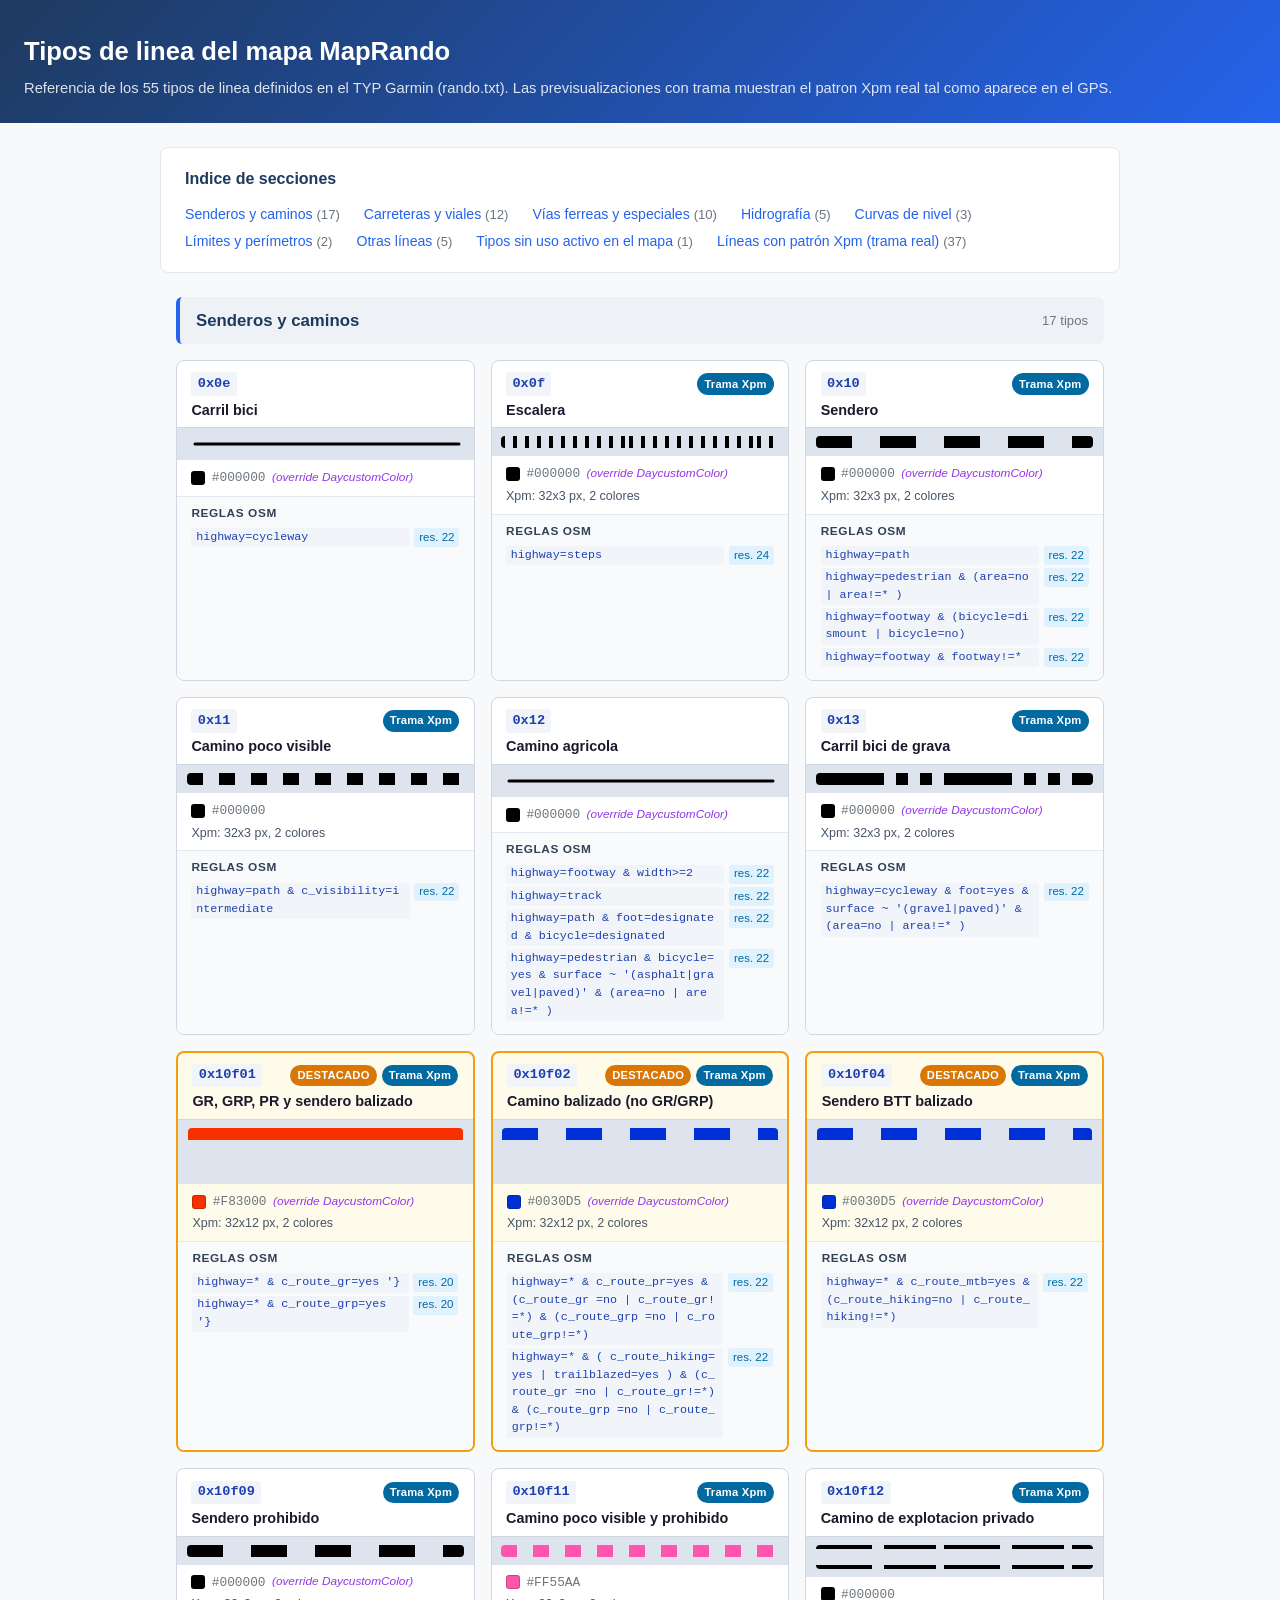
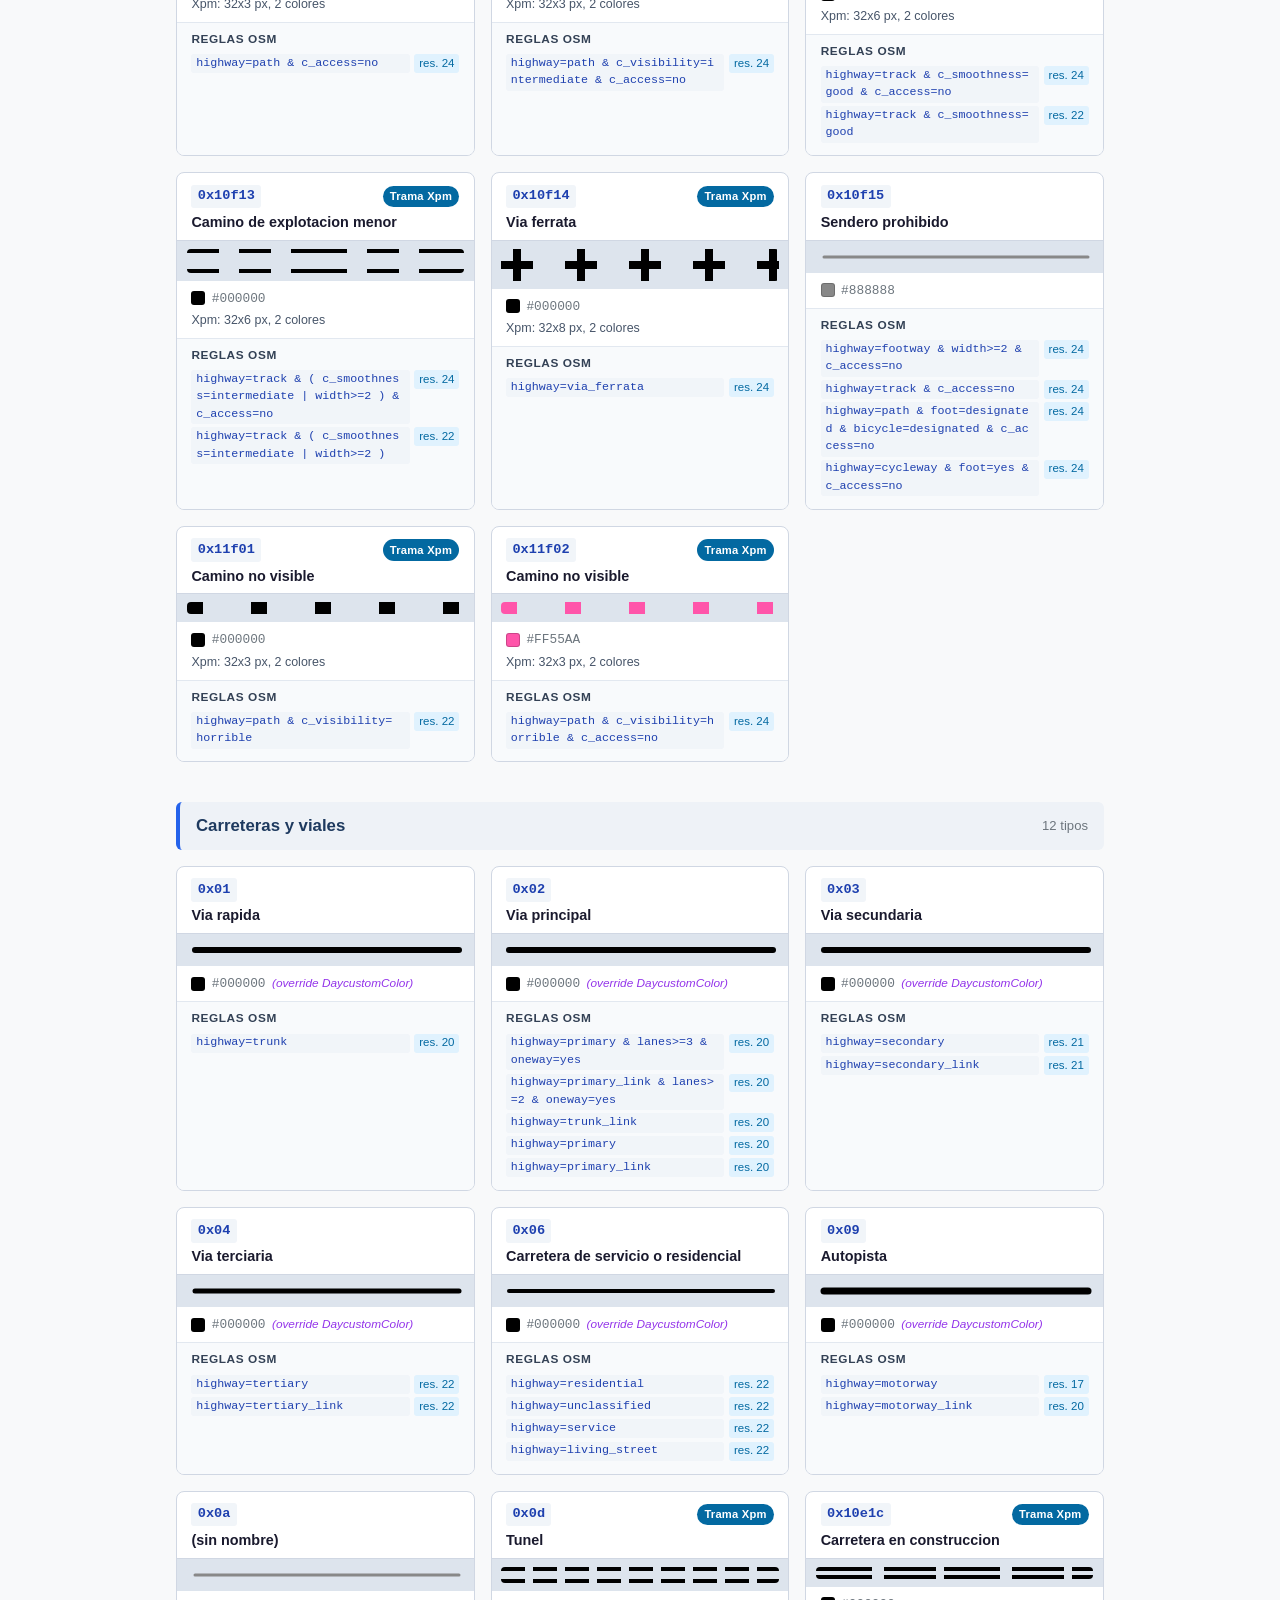
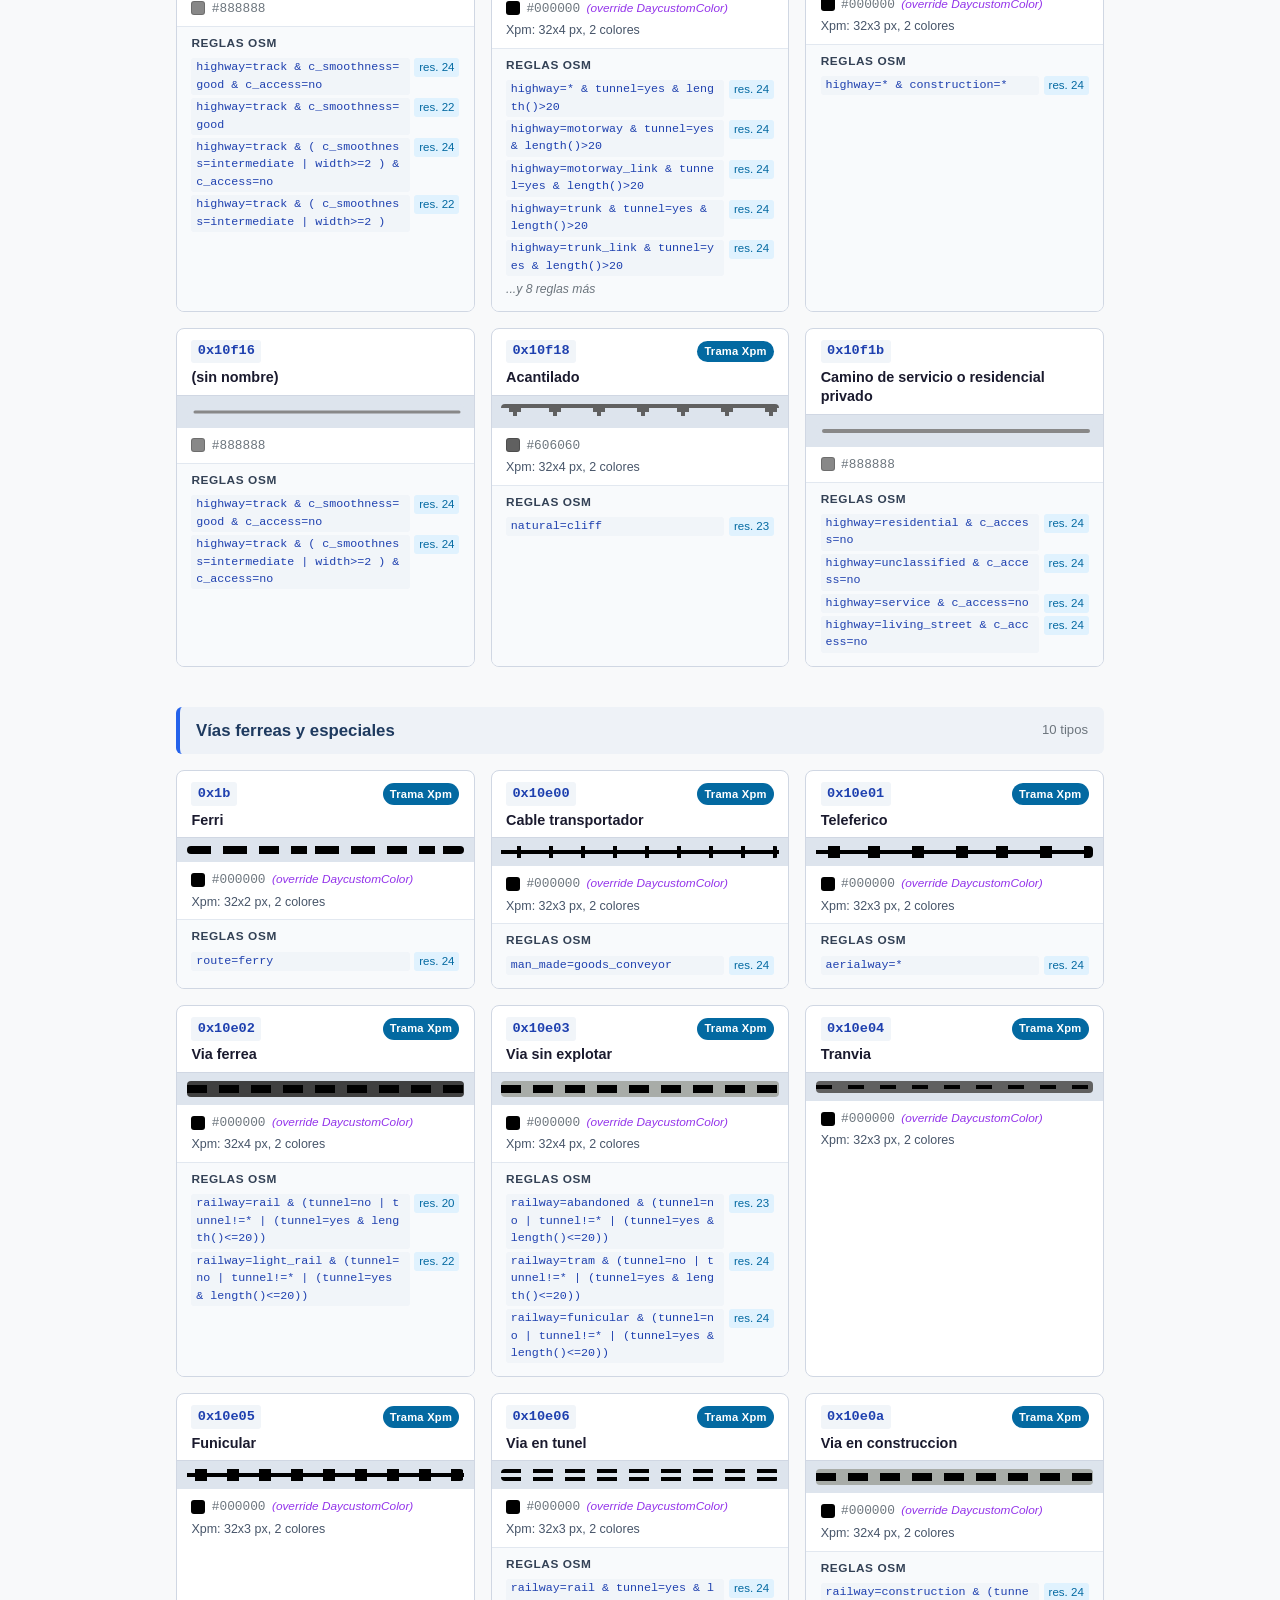
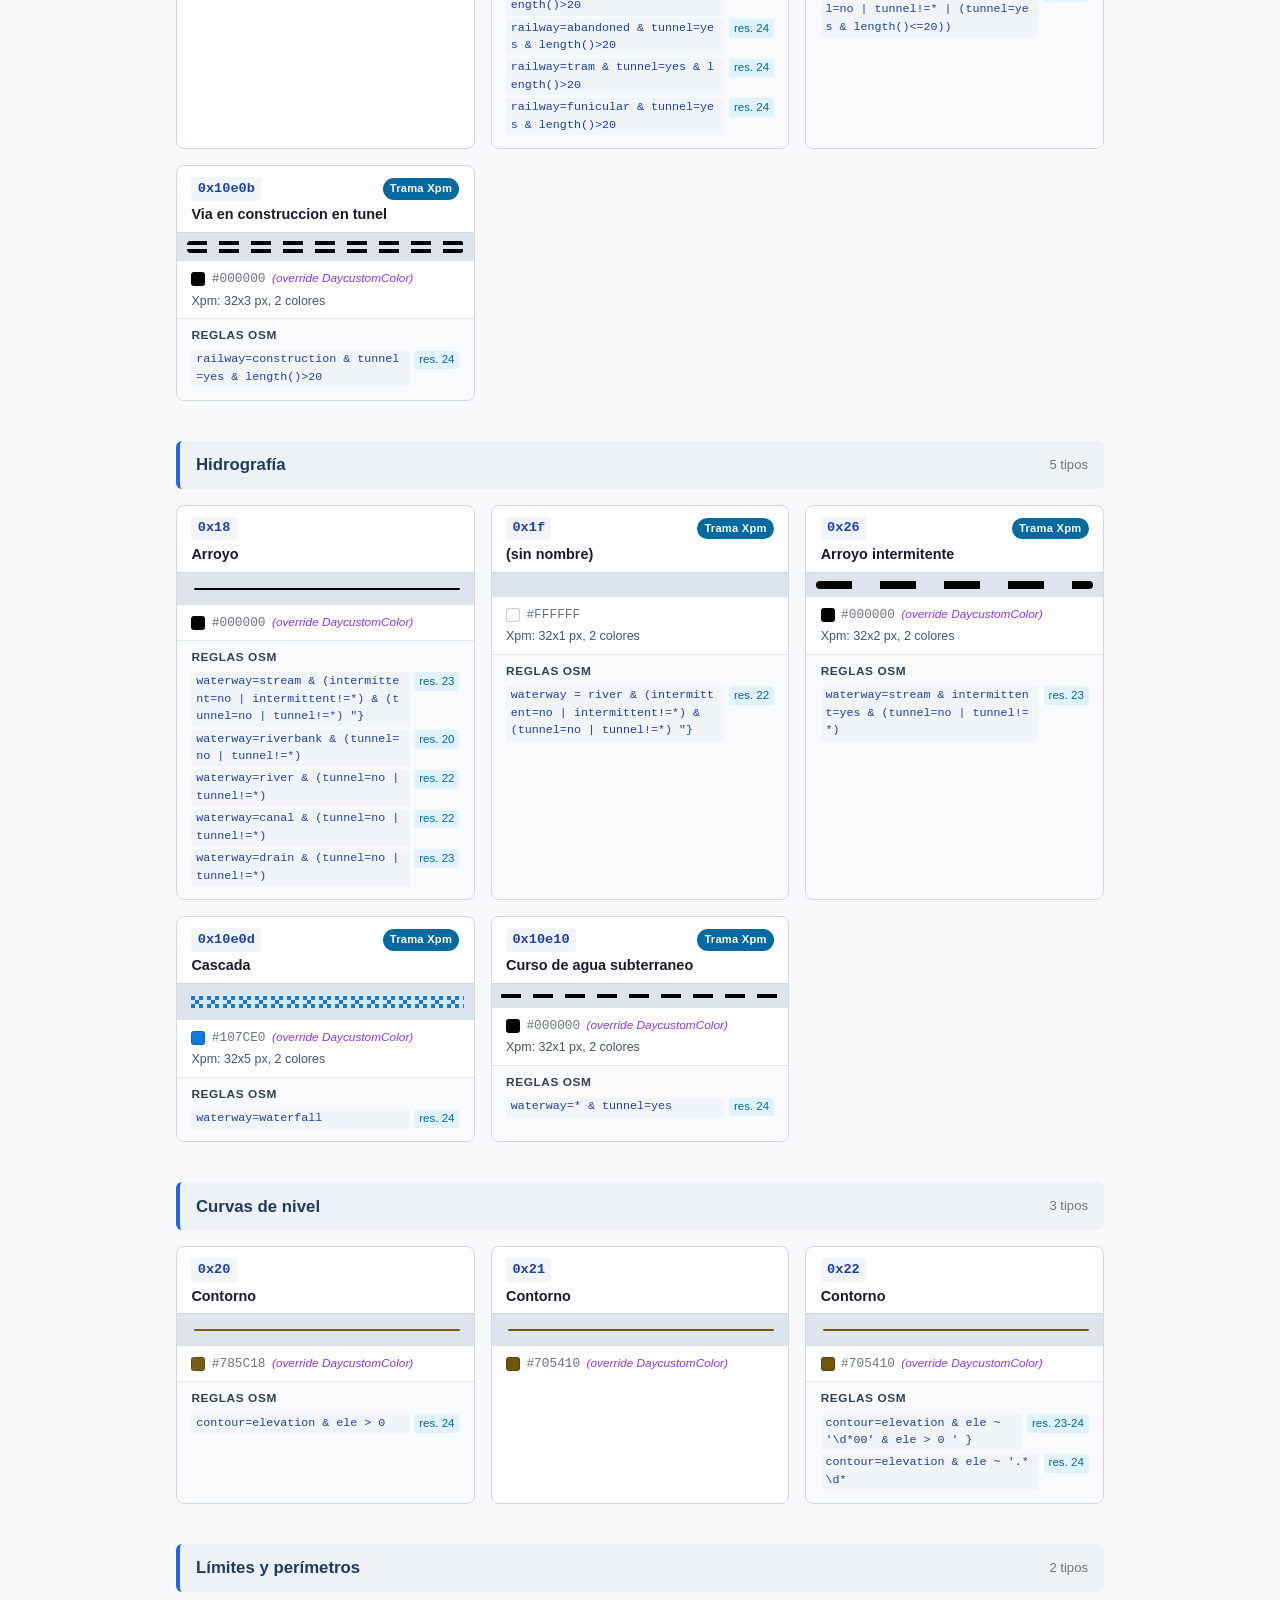
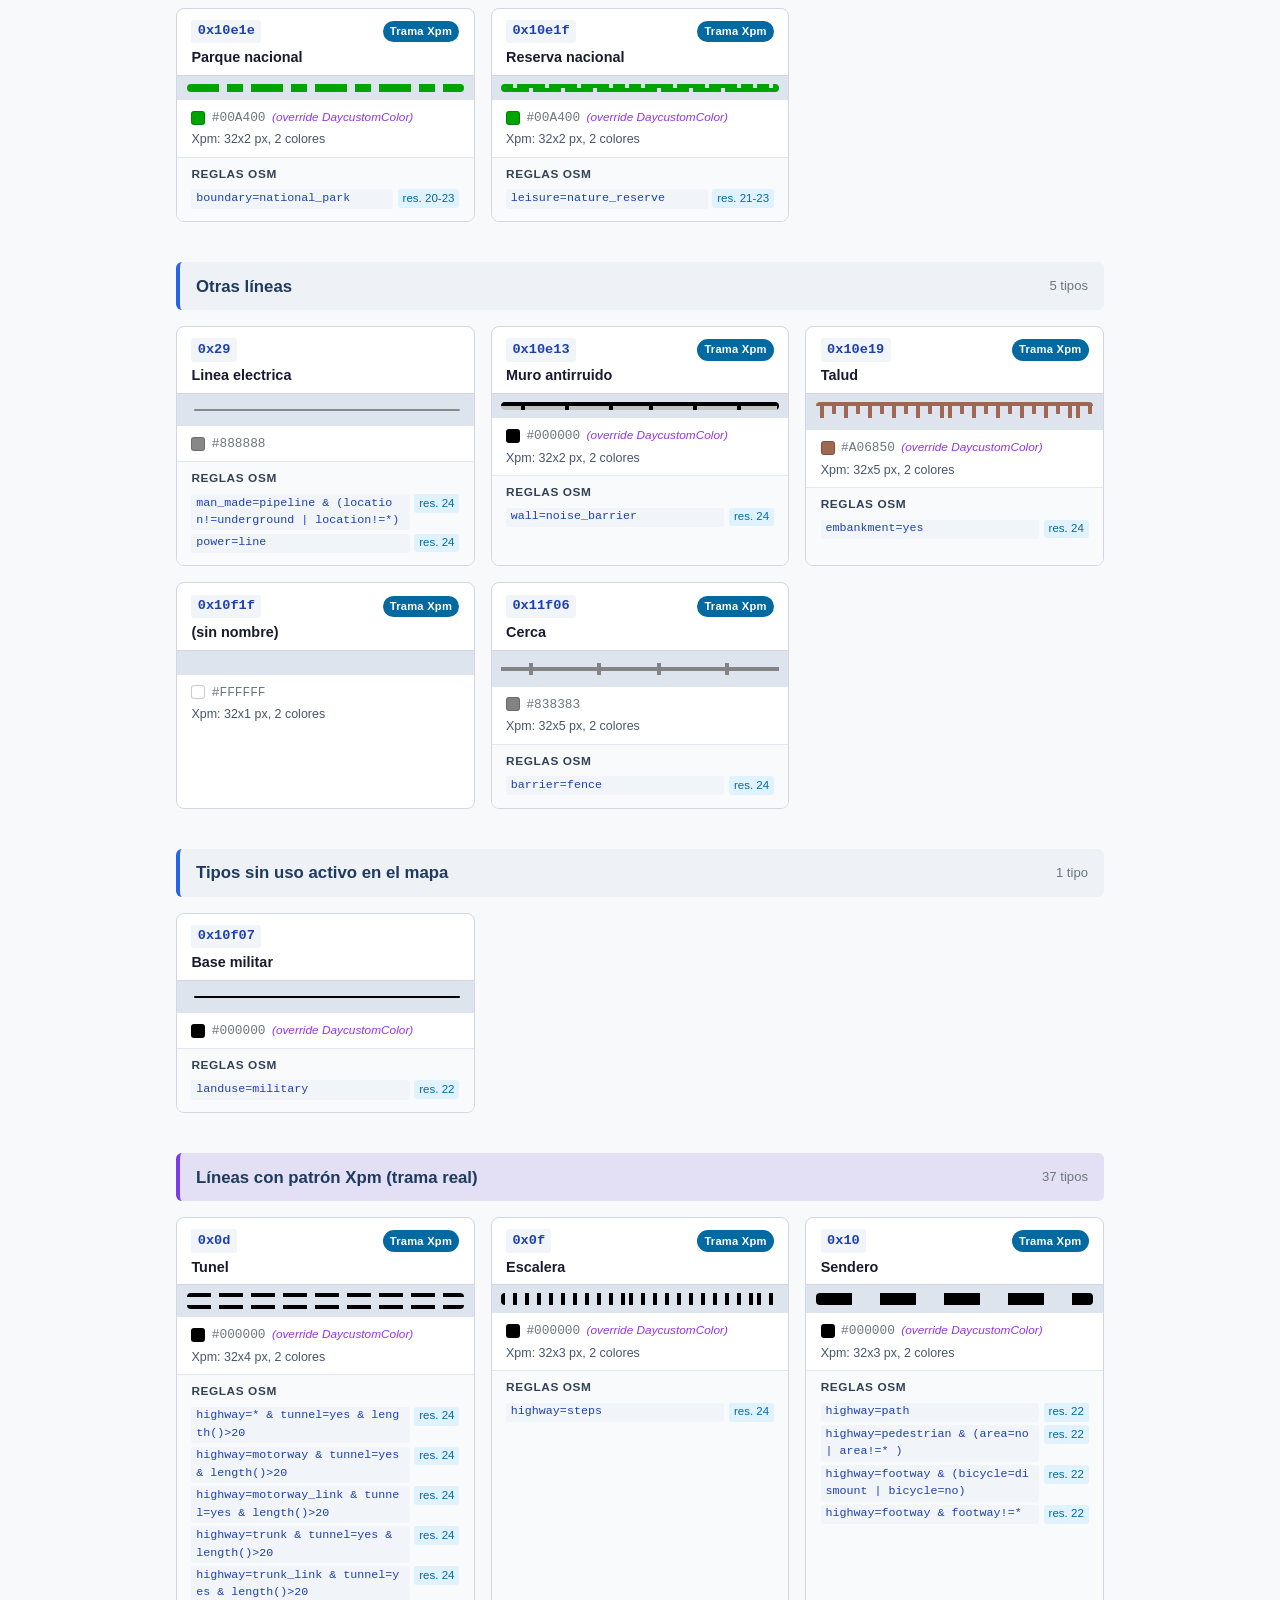
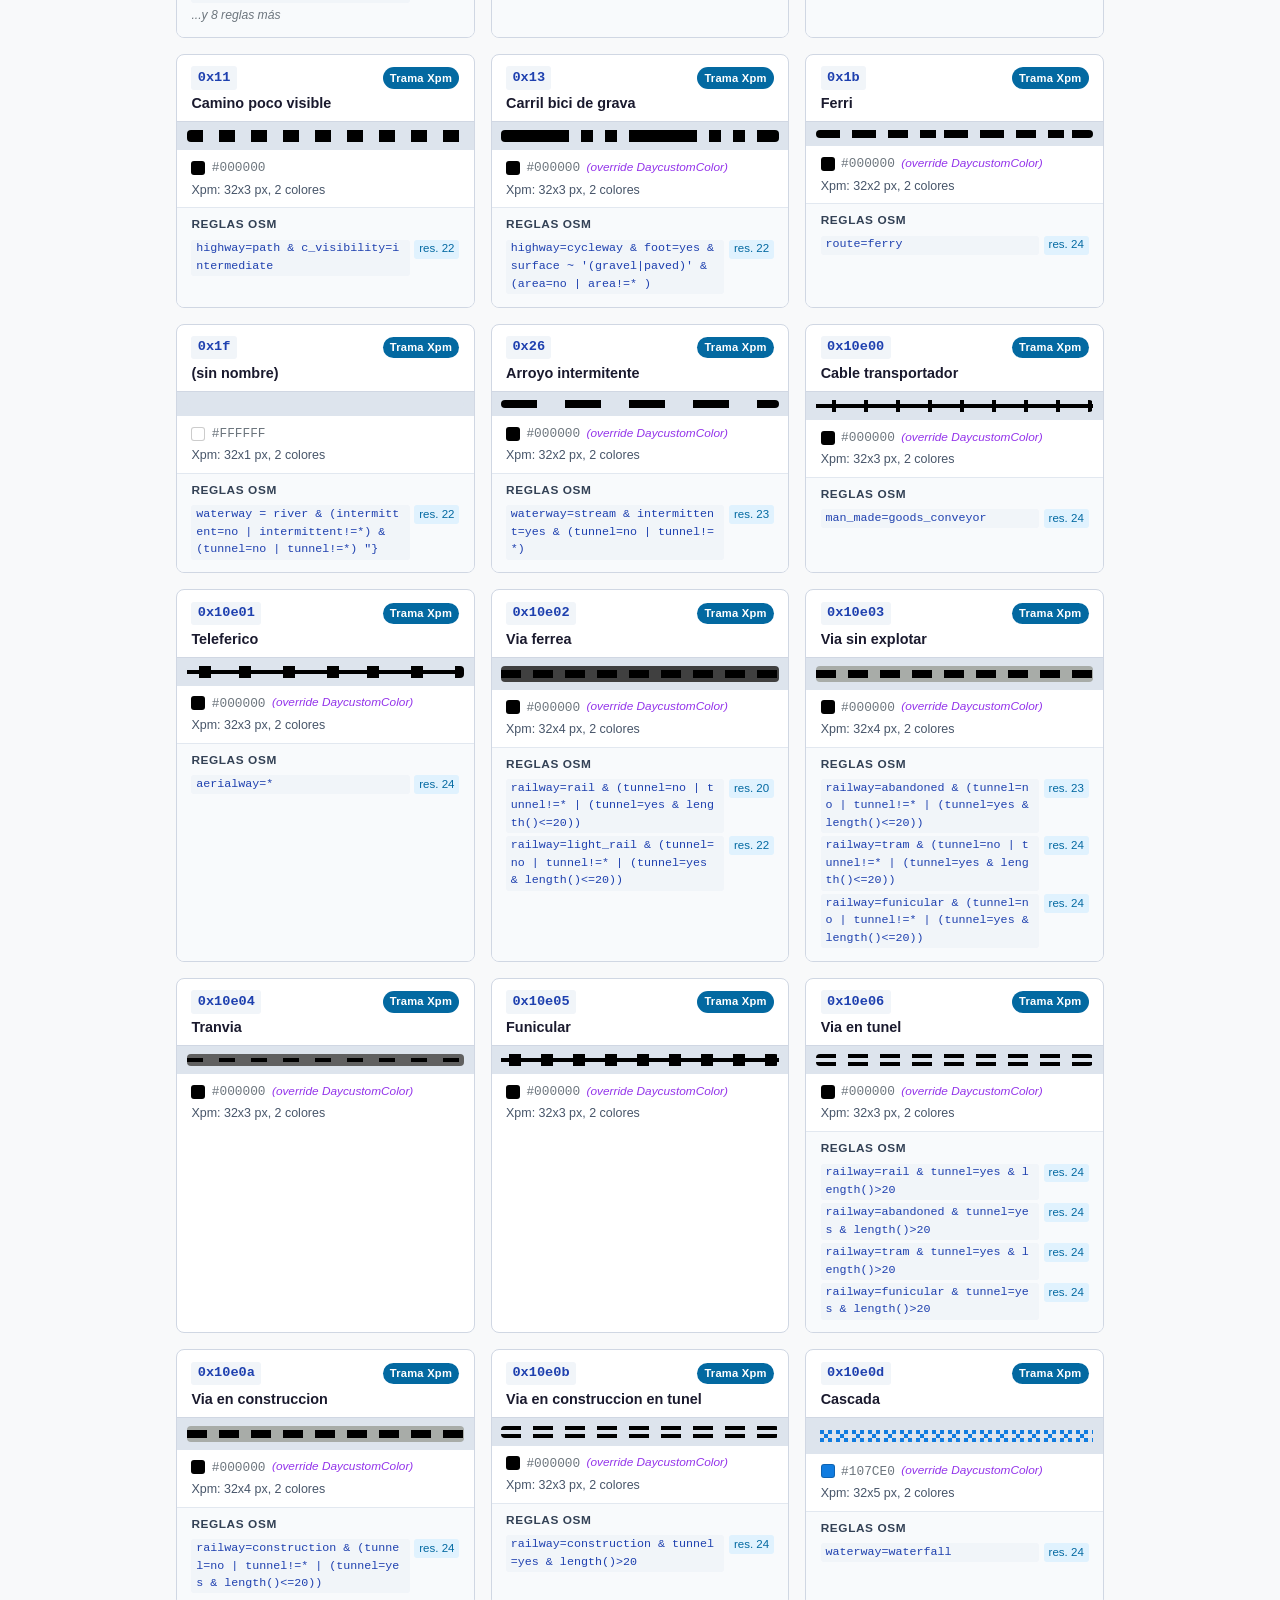
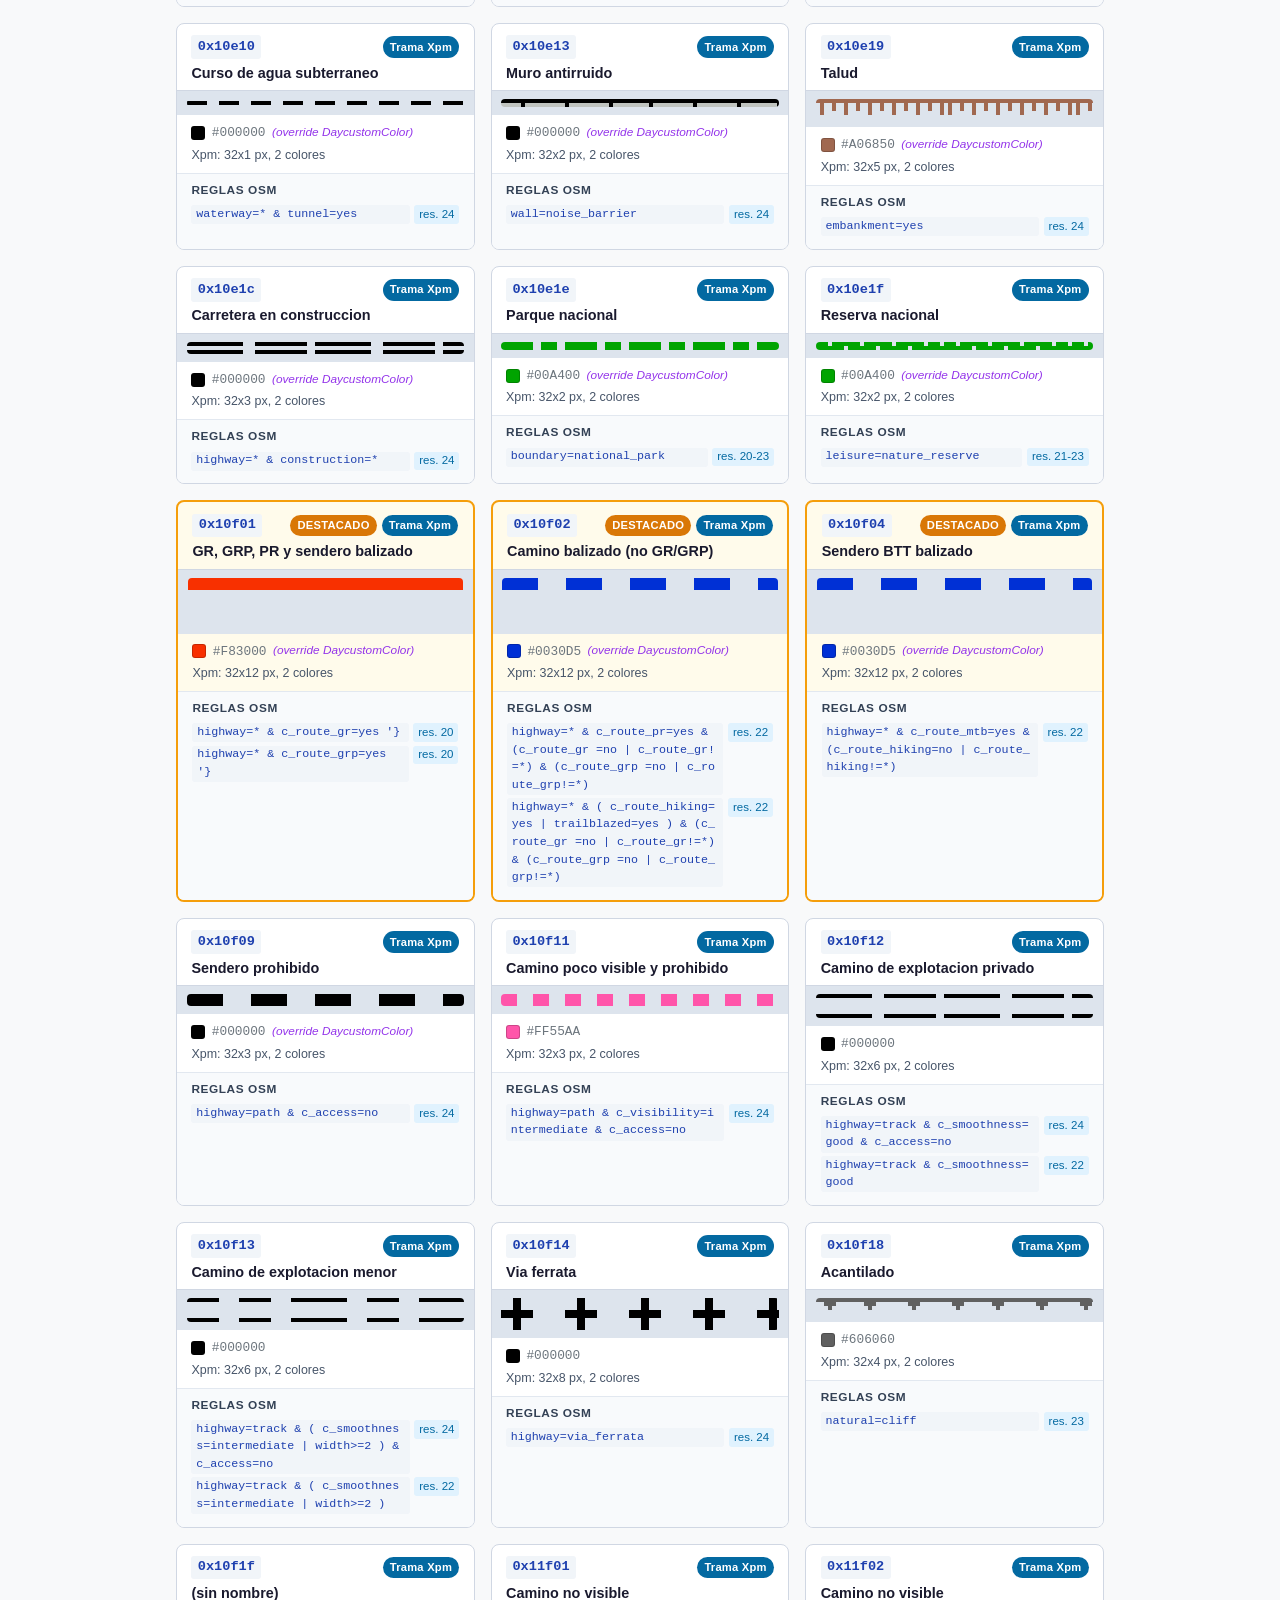
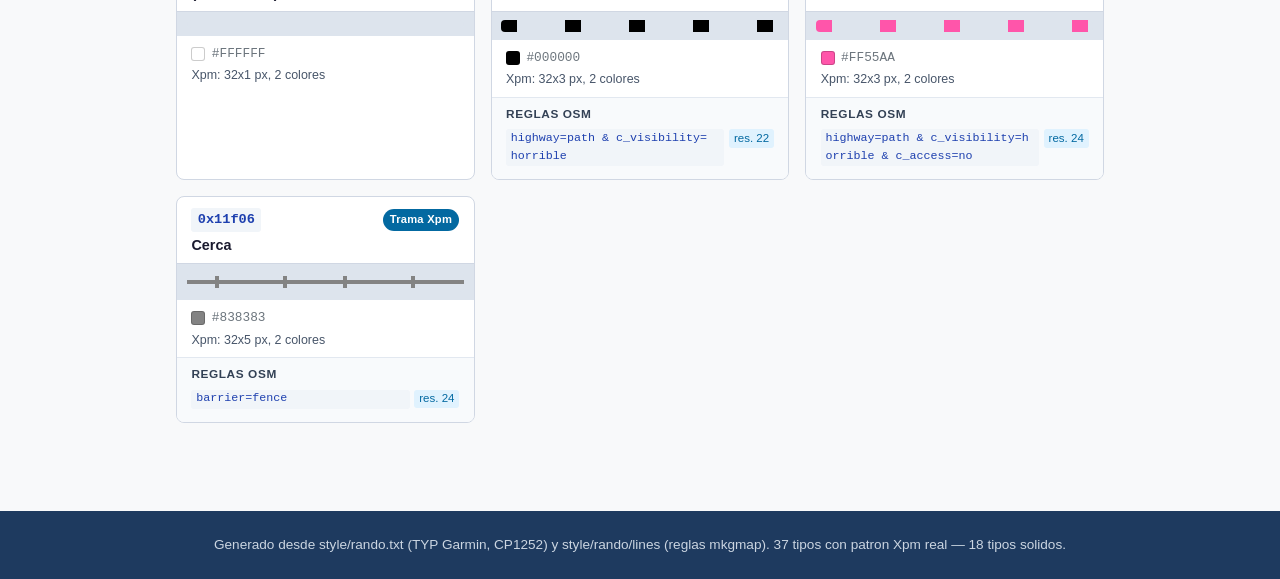
==== commit 48a9bc03: "Regenerar tipos_de_linea.html con bitmaps Xpm reales (SVG) La versión anterior pintaba cada línea co" ====
--- a/tipos_de_linea.html
+++ b/tipos_de_linea.html
@@ -3,1902 +3,11288 @@
 <head>
   <meta charset="UTF-8">
   <meta name="viewport" content="width=device-width, initial-scale=1.0">
-  <title>Tipos de línea del mapa MapRando</title>
+  <title>Tipos de linea del mapa MapRando</title>
   <style>
-    *, *::before, *::after { box-sizing: border-box; }
-    
-    :root {
-      --bg: #f8f9fa;
-      --bg-card: #ffffff;
-      --bg-section: #f0f4f8;
-      --text: #1a1a2e;
-      --text-muted: #6c757d;
-      --border: #dee2e6;
-      --border-card: #e3e8ef;
-      --accent: #2563eb;
-      --accent-trail: #dc2626;
-      --accent-trail-bg: #fff5f5;
-      --accent-trail-border: #fca5a5;
-      --featured-bg: #fffbeb;
-      --featured-border: #f59e0b;
-      --badge-featured: #d97706;
-      --badge-unknown: #6b7280;
-      --code-bg: #f1f5f9;
-      --code-text: #1e40af;
-      --tag-bg: #dbeafe;
-      --tag-text: #1e40af;
-      --resolution-bg: #e0f2fe;
-      --resolution-text: #0369a1;
-      --section-title: #1e3a5f;
-      --header-bg: linear-gradient(135deg, #1e3a5f 0%, #2563eb 100%);
-      --header-text: #ffffff;
-      --footer-bg: #1e3a5f;
-      --footer-text: #cbd5e1;
-      --unknown-stripe: repeating-linear-gradient(90deg, #adb5bd 0px, #adb5bd 8px, transparent 8px, transparent 16px);
-    }
-    
-    @media (prefers-color-scheme: dark) {
-      :root {
-        --bg: #0f172a;
-        --bg-card: #1e293b;
-        --bg-section: #162032;
-        --text: #e2e8f0;
-        --text-muted: #94a3b8;
-        --border: #334155;
-        --border-card: #334155;
-        --accent: #60a5fa;
-        --accent-trail-bg: #2d1515;
-        --accent-trail-border: #7f1d1d;
-        --featured-bg: #1c1708;
-        --featured-border: #b45309;
-        --code-bg: #1e3a5f;
-        --code-text: #93c5fd;
-        --tag-bg: #1e3a5f;
-        --tag-text: #93c5fd;
-        --resolution-bg: #0c2233;
-        --resolution-text: #7dd3fc;
-        --section-title: #93c5fd;
-        --unknown-stripe: repeating-linear-gradient(90deg, #475569 0px, #475569 8px, transparent 8px, transparent 16px);
-      }
-    }
-    
-    body {
-      font-family: -apple-system, BlinkMacSystemFont, 'Segoe UI', Roboto, 'Helvetica Neue', Arial, sans-serif;
-      background: var(--bg);
-      color: var(--text);
-      margin: 0;
-      padding: 0;
-      line-height: 1.6;
-    }
-    
-    header {
-      background: var(--header-bg);
-      color: var(--header-text);
-      padding: 2.5rem 2rem;
-      text-align: center;
-    }
-    
-    header h1 {
-      margin: 0 0 0.5rem;
-      font-size: 2rem;
-      font-weight: 700;
-      letter-spacing: -0.025em;
-    }
-    
-    header p {
-      margin: 0;
-      opacity: 0.85;
-      font-size: 1rem;
-      max-width: 650px;
-      margin: 0 auto;
-    }
-    
-    .container {
-      max-width: 1200px;
-      margin: 0 auto;
-      padding: 2rem 1.5rem;
-    }
-    
-    /* TOC */
-    .toc {
-      background: var(--bg-card);
-      border: 1px solid var(--border-card);
-      border-radius: 10px;
-      padding: 1.5rem 2rem;
-      margin-bottom: 2.5rem;
-    }
-    
-    .toc h2 {
-      margin: 0 0 1rem;
-      font-size: 1.1rem;
-      color: var(--text-muted);
-      text-transform: uppercase;
-      letter-spacing: 0.05em;
-      font-weight: 600;
-    }
-    
-    .toc ol {
-      margin: 0;
-      padding-left: 1.5rem;
-      columns: 2;
-      column-gap: 2rem;
-    }
-    
-    @media (max-width: 600px) {
-      .toc ol { columns: 1; }
-    }
-    
-    .toc li {
-      margin-bottom: 0.4rem;
-    }
-    
-    .toc a {
-      color: var(--accent);
-      text-decoration: none;
-      font-weight: 500;
-    }
-    
-    .toc a:hover {
-      text-decoration: underline;
-    }
-    
-    .toc-count {
-      color: var(--text-muted);
-      font-size: 0.85rem;
-    }
-    
-    /* Sections */
-    .section-block {
-      margin-bottom: 3rem;
-    }
-    
-    .section-title {
-      font-size: 1.5rem;
-      font-weight: 700;
-      color: var(--section-title);
-      border-bottom: 2px solid var(--border);
-      padding-bottom: 0.5rem;
-      margin-bottom: 0.75rem;
-    }
-    
-    .section-desc {
-      color: var(--text-muted);
-      margin-bottom: 1.25rem;
-      font-size: 0.95rem;
-    }
-    
-    /* Cards grid */
-    .cards-grid {
-      display: grid;
-      grid-template-columns: repeat(auto-fill, minmax(340px, 1fr));
-      gap: 1rem;
-    }
-    
-    /* Card */
-    .card {
-      background: var(--bg-card);
-      border: 1px solid var(--border-card);
-      border-radius: 10px;
-      overflow: hidden;
-      transition: box-shadow 0.15s ease;
-    }
-    
-    .card:hover {
-      box-shadow: 0 4px 12px rgba(0,0,0,0.1);
-    }
-    
-    .card-trail {
-      border-color: var(--accent-trail-border);
-      background: var(--accent-trail-bg);
-    }
-    
-    .card-featured {
-      border-color: var(--featured-border);
-      border-width: 2px;
-      background: var(--featured-bg);
-    }
-    
-    .card-unknown {
-      border-color: var(--border);
-      opacity: 0.8;
-    }
-    
-    .card-header {
-      display: flex;
-      align-items: center;
-      gap: 0.5rem;
-      padding: 0.75rem 1rem;
-      border-bottom: 1px solid var(--border-card);
-      background: var(--bg-section);
-      flex-wrap: wrap;
-    }
-    
-    .card-trail .card-header {
-      background: var(--accent-trail-bg);
-      border-bottom-color: var(--accent-trail-border);
-    }
-    
-    .type-hex {
-      font-family: 'Courier New', Courier, monospace;
-      font-size: 1rem;
-      font-weight: 700;
-      color: var(--accent);
-      flex-shrink: 0;
-    }
-    
-    .type-name {
-      font-weight: 600;
-      font-size: 0.95rem;
-      flex: 1;
-    }
-    
-    .badge-featured {
-      background: var(--badge-featured);
-      color: #fff;
-      font-size: 0.65rem;
-      font-weight: 700;
-      padding: 0.1rem 0.4rem;
-      border-radius: 4px;
-      text-transform: uppercase;
-      letter-spacing: 0.05em;
-    }
-    
-    .badge-unknown {
-      background: var(--badge-unknown);
-      color: #fff;
-      font-size: 0.65rem;
-      font-weight: 700;
-      padding: 0.1rem 0.4rem;
-      border-radius: 4px;
-    }
-    
-    /* Preview */
-    .preview-container {
-      padding: 0.75rem 1rem;
-      border-bottom: 1px solid var(--border-card);
-      background: #e8ecf0;
-      min-height: 50px;
-      display: flex;
-      flex-direction: column;
-      justify-content: center;
-      gap: 0.35rem;
-    }
-    
-    @media (prefers-color-scheme: dark) {
-      .preview-container {
-        background: #0c1220;
-      }
-    }
-    
-    .preview-line {
-      display: block;
-      width: 100%;
-      min-height: 6px;
-      border-radius: 2px;
-    }
-    
-    .preview-unknown {
-      display: block;
-      width: 100%;
-      height: 8px;
-      background: var(--unknown-stripe);
-      border-radius: 2px;
-    }
-    
-    .notes {
-      font-size: 0.75rem;
-      color: #64748b;
-      font-style: italic;
-    }
-    
-    @media (prefers-color-scheme: dark) {
-      .notes { color: #94a3b8; }
-    }
-    
-    /* Card body */
-    .card-body {
-      padding: 0.75rem 1rem;
-    }
-    
-    .card-row {
-      display: flex;
-      gap: 0.5rem;
-      margin-bottom: 0.5rem;
-      font-size: 0.875rem;
-      align-items: flex-start;
-    }
-    
-    .card-row:last-child {
-      margin-bottom: 0;
-    }
-    
-    .label {
-      color: var(--text-muted);
-      font-weight: 600;
-      white-space: nowrap;
-      min-width: 60px;
-    }
-    
-    .value {
-      flex: 1;
-      word-break: break-word;
-    }
-    
-    .tags-value {
-      display: flex;
-      flex-direction: column;
-      gap: 0.25rem;
-    }
-    
-    /* Tags */
-    code.tag {
-      display: inline-block;
-      background: var(--tag-bg);
-      color: var(--tag-text);
-      border-radius: 4px;
-      padding: 0.1rem 0.4rem;
-      font-size: 0.78rem;
-      font-family: 'Courier New', Courier, monospace;
-      margin: 1px;
-    }
-    
-    .no-tags {
-      color: var(--text-muted);
-      font-style: italic;
-      font-size: 0.85rem;
-    }
-    
-    .more-tags {
-      color: var(--text-muted);
-      font-size: 0.8rem;
-      font-style: italic;
-    }
-    
-    /* Resolution */
-    .resolution {
-      background: var(--resolution-bg);
-      color: var(--resolution-text);
-      border-radius: 4px;
-      padding: 0.1rem 0.4rem;
-      font-family: 'Courier New', monospace;
-      font-size: 0.82rem;
-      font-weight: 700;
-    }
-    
-    .res-desc {
-      color: var(--text-muted);
-      font-size: 0.82rem;
-    }
-    
-    /* Color swatch */
-    .color-swatch {
-      display: inline-block;
-      width: 14px;
-      height: 14px;
-      border-radius: 3px;
-      border: 1px solid rgba(0,0,0,0.2);
-      vertical-align: middle;
-      margin-right: 2px;
-    }
-    
-    code {
-      background: var(--code-bg);
-      color: var(--code-text);
-      border-radius: 4px;
-      padding: 0.1rem 0.35rem;
-      font-size: 0.85em;
-      font-family: 'Courier New', Courier, monospace;
-    }
-    
-    /* Footer */
-    footer {
-      background: var(--footer-bg);
-      color: var(--footer-text);
-      padding: 2rem;
-      margin-top: 2rem;
-    }
-    
-    footer h2 {
-      margin: 0 0 1rem;
-      font-size: 1.1rem;
-      color: #e2e8f0;
-    }
-    
-    footer p {
-      margin: 0 0 0.75rem;
-      font-size: 0.9rem;
-      line-height: 1.7;
-    }
-    
-    footer code {
-      background: rgba(255,255,255,0.1);
-      color: #93c5fd;
-    }
-    
-    footer a {
-      color: #60a5fa;
-    }
-    
-    .stats-banner {
-      background: var(--bg-card);
-      border: 1px solid var(--border);
-      border-radius: 8px;
-      padding: 1rem 1.5rem;
-      margin-bottom: 2rem;
-      display: flex;
-      gap: 2rem;
-      flex-wrap: wrap;
-      font-size: 0.9rem;
-    }
-    
-    .stat-item {
-      display: flex;
-      flex-direction: column;
-      align-items: center;
-    }
-    
-    .stat-num {
-      font-size: 1.8rem;
-      font-weight: 700;
-      color: var(--accent);
-      line-height: 1;
-    }
-    
-    .stat-label {
-      color: var(--text-muted);
-      font-size: 0.8rem;
-      text-align: center;
-      margin-top: 0.2rem;
-    }
+
+*, *::before, *::after { box-sizing: border-box; margin: 0; padding: 0; }
+
+:root {
+  --bg: #f8f9fa;
+  --bg-card: #ffffff;
+  --bg-section: #eef2f7;
+  --bg-preview: #dde4ed;
+  --text: #1a1a2e;
+  --text-muted: #6c757d;
+  --border: #dee2e6;
+  --border-card: #d0d7e3;
+  --accent: #2563eb;
+  --featured-bg: #fffbeb;
+  --featured-border: #f59e0b;
+  --badge-featured-bg: #d97706;
+  --badge-bitmap-bg: #0369a1;
+  --code-bg: #f1f5f9;
+  --code-text: #1e40af;
+  --tag-bg: #dbeafe;
+  --tag-text: #1e40af;
+  --res-bg: #e0f2fe;
+  --res-text: #0369a1;
+  --section-title: #1e3a5f;
+  --header-bg: linear-gradient(135deg, #1e3a5f 0%, #2563eb 100%);
+  --header-text: #ffffff;
+  --footer-bg: #1e3a5f;
+  --footer-text: #cbd5e1;
+  --toc-bg: #ffffff;
+  --toc-border: #e2e8f0;
+  --override-note: #9333ea;
+  --bitmap-dims: #475569;
+  --osm-header: #334155;
+  --osm-bg: #f8fafc;
+  --osm-border: #e2e8f0;
+}
+
+@media (prefers-color-scheme: dark) {
+  :root {
+    --bg: #0f172a;
+    --bg-card: #1e293b;
+    --bg-section: #162032;
+    --bg-preview: #1a2540;
+    --text: #e2e8f0;
+    --text-muted: #94a3b8;
+    --border: #334155;
+    --border-card: #334155;
+    --accent: #60a5fa;
+    --featured-bg: #1c1608;
+    --featured-border: #d97706;
+    --badge-featured-bg: #b45309;
+    --badge-bitmap-bg: #0c4a6e;
+    --code-bg: #0f172a;
+    --code-text: #93c5fd;
+    --tag-bg: #1e3a5f;
+    --tag-text: #93c5fd;
+    --res-bg: #0c2340;
+    --res-text: #7dd3fc;
+    --section-title: #93c5fd;
+    --header-bg: linear-gradient(135deg, #0f172a 0%, #1e3a5f 100%);
+    --toc-bg: #1e293b;
+    --toc-border: #334155;
+    --override-note: #c084fc;
+    --bitmap-dims: #94a3b8;
+    --osm-header: #cbd5e1;
+    --osm-bg: #162032;
+    --osm-border: #334155;
+  }
+}
+
+body {
+  font-family: -apple-system, BlinkMacSystemFont, "Segoe UI", Roboto, Helvetica, Arial, sans-serif;
+  background: var(--bg);
+  color: var(--text);
+  line-height: 1.5;
+  font-size: 14px;
+}
+
+a { color: var(--accent); text-decoration: none; }
+a:hover { text-decoration: underline; }
+
+/* Header */
+.site-header {
+  background: var(--header-bg);
+  color: var(--header-text);
+  padding: 2rem 1.5rem 1.5rem;
+}
+.site-header h1 { font-size: 1.6rem; font-weight: 700; margin-bottom: 0.4rem; }
+.site-header p { opacity: 0.85; font-size: 0.92rem; }
+
+/* TOC */
+.toc-box {
+  background: var(--toc-bg);
+  border: 1px solid var(--toc-border);
+  border-radius: 8px;
+  padding: 1.2rem 1.5rem;
+  margin: 1.5rem auto;
+  max-width: 960px;
+}
+.toc-box h2 { font-size: 1rem; font-weight: 600; margin-bottom: 0.8rem; color: var(--section-title); }
+.toc-list { list-style: none; display: flex; flex-wrap: wrap; gap: 0.4rem 1.5rem; }
+.toc-list li { font-size: 0.88rem; }
+.toc-count { color: var(--text-muted); font-size: 0.82rem; }
+
+/* Main content */
+.main { max-width: 960px; margin: 0 auto; padding: 0 1rem 3rem; }
+
+/* Section */
+.section { margin-bottom: 2.5rem; }
+.section-header {
+  display: flex; align-items: center; gap: 0.8rem;
+  padding: 0.7rem 1rem;
+  background: var(--bg-section);
+  border-radius: 6px;
+  margin-bottom: 1rem;
+  border-left: 4px solid var(--accent);
+}
+.section-header h2 { font-size: 1.05rem; font-weight: 700; color: var(--section-title); }
+.section-count { font-size: 0.82rem; color: var(--text-muted); margin-left: auto; }
+
+/* Discontinuous section highlight */
+.section-discontinua .section-header {
+  border-left-color: #7c3aed;
+  background: color-mix(in srgb, var(--bg-section) 90%, #7c3aed 10%);
+}
+
+/* Cards grid */
+.cards-grid {
+  display: grid;
+  grid-template-columns: repeat(auto-fill, minmax(260px, 1fr));
+  gap: 1rem;
+}
+
+/* Card */
+.card {
+  background: var(--bg-card);
+  border: 1px solid var(--border-card);
+  border-radius: 8px;
+  overflow: hidden;
+  display: flex;
+  flex-direction: column;
+}
+.card-featured {
+  background: var(--featured-bg);
+  border-color: var(--featured-border);
+  border-width: 2px;
+}
+
+.card-header {
+  padding: 0.7rem 0.9rem 0.5rem;
+  border-bottom: 1px solid var(--border-card);
+}
+.card-title-row {
+  display: flex; align-items: center; justify-content: space-between;
+  margin-bottom: 0.3rem;
+}
+.type-code {
+  font-family: "SFMono-Regular", Consolas, "Liberation Mono", Menlo, monospace;
+  font-size: 0.85rem;
+  font-weight: 700;
+  color: var(--code-text);
+  background: var(--code-bg);
+  padding: 0.1rem 0.4rem;
+  border-radius: 3px;
+}
+.badge-row { display: flex; gap: 0.3rem; flex-wrap: wrap; justify-content: flex-end; }
+.badge-featured, .badge-bitmap {
+  font-size: 0.7rem;
+  font-weight: 700;
+  padding: 0.15rem 0.45rem;
+  border-radius: 999px;
+  letter-spacing: 0.02em;
+}
+.badge-featured { background: var(--badge-featured-bg); color: #fff; }
+.badge-bitmap { background: var(--badge-bitmap-bg); color: #fff; }
+
+.card-name {
+  font-size: 0.9rem;
+  font-weight: 600;
+  color: var(--text);
+  line-height: 1.3;
+}
+
+.card-preview {
+  padding: 0.5rem 0.6rem;
+  background: var(--bg-preview);
+}
+.card-preview svg { max-width: 100%; }
+
+.card-meta {
+  padding: 0.5rem 0.9rem;
+  display: flex;
+  flex-direction: column;
+  gap: 0.2rem;
+  font-size: 0.82rem;
+}
+.meta-color { display: flex; align-items: center; gap: 0.4rem; }
+.color-swatch {
+  display: inline-block;
+  width: 14px; height: 14px;
+  border-radius: 3px;
+  border: 1px solid rgba(0,0,0,0.2);
+  flex-shrink: 0;
+}
+.color-hex {
+  font-family: "SFMono-Regular", Consolas, monospace;
+  font-size: 0.8rem;
+  color: var(--text-muted);
+}
+.override-note {
+  font-size: 0.74rem;
+  color: var(--override-note);
+  font-style: italic;
+}
+.bitmap-dims { font-size: 0.78rem; color: var(--bitmap-dims); }
+
+/* OSM section */
+.osm-section {
+  border-top: 1px solid var(--osm-border);
+  background: var(--osm-bg);
+  padding: 0.5rem 0.9rem 0.6rem;
+  margin-top: auto;
+  flex-grow: 1;
+}
+.osm-title {
+  font-size: 0.74rem;
+  font-weight: 700;
+  text-transform: uppercase;
+  letter-spacing: 0.05em;
+  color: var(--osm-header);
+  margin-bottom: 0.35rem;
+}
+.osm-row {
+  font-size: 0.76rem;
+  margin-bottom: 0.2rem;
+  display: flex;
+  align-items: flex-start;
+  gap: 0.3rem;
+  flex-wrap: wrap;
+}
+.osm-cond {
+  background: var(--code-bg);
+  color: var(--code-text);
+  padding: 0.05rem 0.3rem;
+  border-radius: 3px;
+  font-size: 0.73rem;
+  word-break: break-all;
+  flex: 1;
+}
+.res-badge {
+  background: var(--res-bg);
+  color: var(--res-text);
+  padding: 0.05rem 0.3rem;
+  border-radius: 3px;
+  font-size: 0.72rem;
+  white-space: nowrap;
+  flex-shrink: 0;
+}
+.osm-more { color: var(--text-muted); font-style: italic; }
+
+/* Footer */
+.site-footer {
+  background: var(--footer-bg);
+  color: var(--footer-text);
+  text-align: center;
+  padding: 1.5rem;
+  font-size: 0.85rem;
+}
+
   </style>
 </head>
 <body>
 
-<header>
-  <h1>Tipos de línea del mapa MapRando</h1>
-  <p>Referencia visual completa de todos los tipos de línea definidos en el estilo Garmin del proyecto.
-     Muestra colores, grosores, tags OSM y zoom de aparición.</p>
+<header class="site-header">
+  <h1>Tipos de linea del mapa MapRando</h1>
+  <p>Referencia de los 55 tipos de linea definidos en el TYP Garmin (rando.txt).
+     Las previsualizaciones con trama muestran el patron Xpm real tal como aparece en el GPS.</p>
 </header>
 
-<div class="container">
-
-  <nav class="toc">
-    <h2>Tabla de contenidos</h2>
-    <ol>
-      <li><a href="#section-senderos">Senderos y caminos</a> <span class="toc-count">(24)</span></li>
-<li><a href="#section-carreteras">Carreteras y vías urbanas</a> <span class="toc-count">(10)</span></li>
-<li><a href="#section-ferroviario">Vías ferroviarias y transporte especial</a> <span class="toc-count">(8)</span></li>
-<li><a href="#section-hidrografia">Hidrografía</a> <span class="toc-count">(5)</span></li>
-<li><a href="#section-curvas">Curvas de nivel</a> <span class="toc-count">(3)</span></li>
-<li><a href="#section-limites">Límites y áreas protegidas</a> <span class="toc-count">(2)</span></li>
-<li><a href="#section-otras">Otras líneas</a> <span class="toc-count">(4)</span></li>
-<li><a href="#section-only-typ">Tipos en TYP sin uso en lines</a> <span class="toc-count">(4)</span></li>
-    </ol>
-  </nav>
-
-  <div class="stats-banner">
-    <div class="stat-item">
-      <span class="stat-num">55</span>
-      <span class="stat-label">tipos en<br>rando.txt</span>
-    </div>
-    <div class="stat-item">
-      <span class="stat-num">52</span>
-      <span class="stat-label">tipos en<br>lines</span>
-    </div>
-    <div class="stat-item">
-      <span class="stat-num">51</span>
-      <span class="stat-label">definidos<br>en ambos</span>
-    </div>
-    <div class="stat-item">
-      <span class="stat-num">1</span>
-      <span class="stat-label">solo en<br>lines</span>
-    </div>
-    <div class="stat-item">
-      <span class="stat-num">4</span>
-      <span class="stat-label">solo en<br>TYP</span>
-    </div>
-    <div class="stat-item">
-      <span class="stat-num">56</span>
-      <span class="stat-label">total tipos<br>únicos</span>
-    </div>
-  </div>
-
-  
-  <section id="section-senderos" class="section-block">
-    <h2 class="section-title">Senderos y caminos</h2>
-    <p class="section-desc">Senderos, caminos rurales, vías ferrata y rutas de senderismo. Esta sección es clave para personalizar el mapa de senderismo.</p>
-    <div class="cards-grid">
-      
-    <div class="card card-trail" id="type-0a">
-      <div class="card-header">
-        <span class="type-hex">0x0a</span>
-        
-        <span class="type-name">(sin nombre)</span>
-      </div>
-      <div class="preview-container">
-        <div class="preview-line" style="height: 9px; background-color: #FFFFFF;  border-radius: 2px;"></div>
-        
-      </div>
-      <div class="card-body">
-        <div class="card-row">
-          <span class="label">Color:</span>
-          <span class="value"><span class="color-swatch" style="background:#FFFFFF"></span> XPM: <code>#FFFFFF</code></span>
-        </div>
-        <div class="card-row">
-          <span class="label">Tags OSM:</span>
-          <span class="value tags-value"><code class="tag">highway=track</code></span>
-        </div>
-        <div class="card-row"><span class="label">Zoom:</span><span class="value"><span class="resolution">resolution 22, 24</span> <span class="res-desc">— visible a escala local</span></span></div>
-      </div>
-    </div>
-    <div class="card card-trail" id="type-0e">
-      <div class="card-header">
-        <span class="type-hex">0x0e</span>
-        
-        <span class="type-name">Carril bici</span>
-      </div>
-      <div class="preview-container">
-        <div class="preview-line" style="height: 9px; background-color: #AA00FF;  border-radius: 2px;"></div>
-        
-      </div>
-      <div class="card-body">
-        <div class="card-row">
-          <span class="label">Color:</span>
-          <span class="value"><span class="color-swatch" style="background:#000000" title="Día: #000000"></span> Día: <code>#000000</code> &nbsp; <span class="color-swatch" style="background:#AA00FF"></span> XPM: <code>#AA00FF</code></span>
-        </div>
-        <div class="card-row">
-          <span class="label">Tags OSM:</span>
-          <span class="value tags-value"><code class="tag">highway=cycleway</code></span>
-        </div>
-        <div class="card-row"><span class="label">Zoom:</span><span class="value"><span class="resolution">resolution 22</span> <span class="res-desc">— visible a escala local</span></span></div>
-      </div>
-    </div>
-    <div class="card card-trail" id="type-0f">
-      <div class="card-header">
-        <span class="type-hex">0x0f</span>
-        
-        <span class="type-name">Escalera</span>
-      </div>
-      <div class="preview-container">
-        <div class="preview-line" style="height: 9px; background-color: #333333;  border-radius: 2px;"></div>
-        <div class="notes">patrón texturado - color base del patrón</div>
-      </div>
-      <div class="card-body">
-        <div class="card-row">
-          <span class="label">Color:</span>
-          <span class="value"><span class="color-swatch" style="background:#000000" title="Día: #000000"></span> Día: <code>#000000</code> &nbsp; <span class="color-swatch" style="background:#333333"></span> XPM: <code>#333333</code></span>
-        </div>
-        <div class="card-row">
-          <span class="label">Tags OSM:</span>
-          <span class="value tags-value"><code class="tag">highway=steps</code></span>
-        </div>
-        <div class="card-row"><span class="label">Zoom:</span><span class="value"><span class="resolution">resolution 24</span> <span class="res-desc">— solo visible en zoom máximo</span></span></div>
-      </div>
-    </div>
-    <div class="card card-trail" id="type-10">
-      <div class="card-header">
-        <span class="type-hex">0x10</span>
-        
-        <span class="type-name">Sendero</span>
-      </div>
-      <div class="preview-container">
-        <div class="preview-line" style="height: 9px; background-color: #000000;  border-radius: 2px;"></div>
-        <div class="notes">patrón texturado</div>
-      </div>
-      <div class="card-body">
-        <div class="card-row">
-          <span class="label">Color:</span>
-          <span class="value"><span class="color-swatch" style="background:#000000" title="Día: #000000"></span> Día: <code>#000000</code> &nbsp; <span class="color-swatch" style="background:#000000"></span> XPM: <code>#000000</code></span>
-        </div>
-        <div class="card-row">
-          <span class="label">Tags OSM:</span>
-          <span class="value tags-value"><code class="tag">highway=path</code><br><code class="tag">highway=pedestrian</code> <code class="tag">area=no</code> <code class="tag">area!=*</code><br><code class="tag">highway=footway</code> <code class="tag">bicycle=dismount</code> <code class="tag">bicycle=no</code><br><code class="tag">highway=footway</code> <code class="tag">footway!=*</code></span>
-        </div>
-        <div class="card-row"><span class="label">Zoom:</span><span class="value"><span class="resolution">resolution 22</span> <span class="res-desc">— visible a escala local</span></span></div>
-      </div>
-    </div>
-    <div class="card card-trail" id="type-11">
-      <div class="card-header">
-        <span class="type-hex">0x11</span>
-        
-        <span class="type-name">Camino poco visible</span>
-      </div>
-      <div class="preview-container">
-        <div class="preview-line" style="height: 9px; background-color: #000000;  border-radius: 2px;"></div>
-        <div class="notes">patrón texturado</div>
-      </div>
-      <div class="card-body">
-        <div class="card-row">
-          <span class="label">Color:</span>
-          <span class="value"><span class="color-swatch" style="background:#000000"></span> XPM: <code>#000000</code></span>
-        </div>
-        <div class="card-row">
-          <span class="label">Tags OSM:</span>
-          <span class="value tags-value"><code class="tag">highway=path</code></span>
-        </div>
-        <div class="card-row"><span class="label">Zoom:</span><span class="value"><span class="resolution">resolution 22</span> <span class="res-desc">— visible a escala local</span></span></div>
-      </div>
-    </div>
-    <div class="card card-trail" id="type-12">
-      <div class="card-header">
-        <span class="type-hex">0x12</span>
-        
-        <span class="type-name">Camino agricola</span>
-      </div>
-      <div class="preview-container">
-        <div class="preview-line" style="height: 9px; background-color: #000000;  border-radius: 2px;"></div>
-        
-      </div>
-      <div class="card-body">
-        <div class="card-row">
-          <span class="label">Color:</span>
-          <span class="value"><span class="color-swatch" style="background:#000000" title="Día: #000000"></span> Día: <code>#000000</code> &nbsp; <span class="color-swatch" style="background:#000000"></span> XPM: <code>#000000</code></span>
-        </div>
-        <div class="card-row">
-          <span class="label">Tags OSM:</span>
-          <span class="value tags-value"><code class="tag">highway=footway</code><br><code class="tag">highway=track</code><br><code class="tag">highway=path</code> <code class="tag">foot=designated</code> <code class="tag">bicycle=designated</code><br><code class="tag">highway=pedestrian</code> <code class="tag">bicycle=yes</code> <code class="tag">surface~(asphalt</code> <code class="tag">area=no</code></span>
-        </div>
-        <div class="card-row"><span class="label">Zoom:</span><span class="value"><span class="resolution">resolution 22</span> <span class="res-desc">— visible a escala local</span></span></div>
-      </div>
-    </div>
-    <div class="card card-trail" id="type-13">
-      <div class="card-header">
-        <span class="type-hex">0x13</span>
-        
-        <span class="type-name">Carril bici de grava</span>
-      </div>
-      <div class="preview-container">
-        <div class="preview-line" style="height: 9px; background-color: #101010;  border-radius: 2px;"></div>
-        <div class="notes">patrón texturado - color base del patrón</div>
-      </div>
-      <div class="card-body">
-        <div class="card-row">
-          <span class="label">Color:</span>
-          <span class="value"><span class="color-swatch" style="background:#000000" title="Día: #000000"></span> Día: <code>#000000</code> &nbsp; <span class="color-swatch" style="background:#101010"></span> XPM: <code>#101010</code></span>
-        </div>
-        <div class="card-row">
-          <span class="label">Tags OSM:</span>
-          <span class="value tags-value"><code class="tag">highway=cycleway</code> <code class="tag">foot=yes</code> <code class="tag">surface~(gravel</code> <code class="tag">area=no</code></span>
-        </div>
-        <div class="card-row"><span class="label">Zoom:</span><span class="value"><span class="resolution">resolution 22</span> <span class="res-desc">— visible a escala local</span></span></div>
-      </div>
-    </div>
-    <div class="card card-trail card-featured" id="type-10f01">
-      <div class="card-header">
-        <span class="type-hex">0x10f01</span>
-        <span class="badge-featured">DESTACADO</span>
-        <span class="type-name">GR, GRP, PR y sendero balizado</span>
-      </div>
-      <div class="preview-container">
-        <div class="preview-line" style="height: 9px; background-color: #F83000;  border-radius: 2px;"></div>
-        <div class="notes">patrón texturado</div>
-      </div>
-      <div class="card-body">
-        <div class="card-row">
-          <span class="label">Color:</span>
-          <span class="value"><span class="color-swatch" style="background:#F83000" title="Día: #F83000"></span> Día: <code>#F83000</code></span>
-        </div>
-        <div class="card-row">
-          <span class="label">Tags OSM:</span>
-          <span class="value tags-value"><code class="tag">highway=*</code></span>
-        </div>
-        <div class="card-row"><span class="label">Zoom:</span><span class="value"><span class="resolution">resolution 20</span> <span class="res-desc">— visible a escala de ciudad/provincia</span></span></div>
-      </div>
-    </div>
-    <div class="card card-trail card-featured" id="type-10f02">
-      <div class="card-header">
-        <span class="type-hex">0x10f02</span>
-        <span class="badge-featured">DESTACADO</span>
-        <span class="type-name">Camino balizado (no GR/GRP)</span>
-      </div>
-      <div class="preview-container">
-        <div class="preview-line" style="height: 9px; background-color: #0030D5;  border-radius: 2px;"></div>
-        <div class="notes">patrón texturado</div>
-      </div>
-      <div class="card-body">
-        <div class="card-row">
-          <span class="label">Color:</span>
-          <span class="value"><span class="color-swatch" style="background:#0030D5" title="Día: #0030D5"></span> Día: <code>#0030D5</code></span>
-        </div>
-        <div class="card-row">
-          <span class="label">Tags OSM:</span>
-          <span class="value tags-value"><code class="tag">highway=*</code><br><code class="tag">highway=*</code> <code class="tag">trailblazed=yes</code></span>
-        </div>
-        <div class="card-row"><span class="label">Zoom:</span><span class="value"><span class="resolution">resolution 22</span> <span class="res-desc">— visible a escala local</span></span></div>
-      </div>
-    </div>
-    <div class="card card-trail card-featured" id="type-10f04">
-      <div class="card-header">
-        <span class="type-hex">0x10f04</span>
-        <span class="badge-featured">DESTACADO</span>
-        <span class="type-name">Sendero BTT balizado</span>
-      </div>
-      <div class="preview-container">
-        <div class="preview-line" style="height: 9px; background-color: #0030D5;  border-radius: 2px;"></div>
-        <div class="notes">patrón texturado</div>
-      </div>
-      <div class="card-body">
-        <div class="card-row">
-          <span class="label">Color:</span>
-          <span class="value"><span class="color-swatch" style="background:#0030D5" title="Día: #0030D5"></span> Día: <code>#0030D5</code></span>
-        </div>
-        <div class="card-row">
-          <span class="label">Tags OSM:</span>
-          <span class="value tags-value"><code class="tag">highway=*</code></span>
-        </div>
-        <div class="card-row"><span class="label">Zoom:</span><span class="value"><span class="resolution">resolution 22</span> <span class="res-desc">— visible a escala local</span></span></div>
-      </div>
-    </div>
-    <div class="card card-trail" id="type-10f07">
-      <div class="card-header">
-        <span class="type-hex">0x10f07</span>
-        
-        <span class="type-name">Base militar</span>
-      </div>
-      <div class="preview-container">
-        <div class="preview-line" style="height: 4px; background-color: #FF0000;  border-radius: 2px;"></div>
-        
-      </div>
-      <div class="card-body">
-        <div class="card-row">
-          <span class="label">Color:</span>
-          <span class="value"><span class="color-swatch" style="background:#000000" title="Día: #000000"></span> Día: <code>#000000</code> &nbsp; <span class="color-swatch" style="background:#FF0000"></span> XPM: <code>#FF0000</code></span>
-        </div>
-        <div class="card-row">
-          <span class="label">Tags OSM:</span>
-          <span class="value tags-value"><code class="tag">landuse=military</code></span>
-        </div>
-        <div class="card-row"><span class="label">Zoom:</span><span class="value"><span class="resolution">resolution 22</span> <span class="res-desc">— visible a escala local</span></span></div>
-      </div>
-    </div>
-    <div class="card card-trail" id="type-10f09">
-      <div class="card-header">
-        <span class="type-hex">0x10f09</span>
-        
-        <span class="type-name">Sendero prohibido</span>
-      </div>
-      <div class="preview-container">
-        <div class="preview-line" style="height: 9px; background-color: #FF55AA;  border-radius: 2px;"></div>
-        <div class="notes">patrón texturado - color base del patrón</div>
-      </div>
-      <div class="card-body">
-        <div class="card-row">
-          <span class="label">Color:</span>
-          <span class="value"><span class="color-swatch" style="background:#000000" title="Día: #000000"></span> Día: <code>#000000</code> &nbsp; <span class="color-swatch" style="background:#FF55AA"></span> XPM: <code>#FF55AA</code></span>
-        </div>
-        <div class="card-row">
-          <span class="label">Tags OSM:</span>
-          <span class="value tags-value"><code class="tag">highway=path</code></span>
-        </div>
-        <div class="card-row"><span class="label">Zoom:</span><span class="value"><span class="resolution">resolution 24</span> <span class="res-desc">— solo visible en zoom máximo</span></span></div>
-      </div>
-    </div>
-    <div class="card card-trail" id="type-10f11">
-      <div class="card-header">
-        <span class="type-hex">0x10f11</span>
-        
-        <span class="type-name">Camino poco visible y prohibido</span>
-      </div>
-      <div class="preview-container">
-        <div class="preview-line" style="height: 9px; background-color: #FF55AA;  border-radius: 2px;"></div>
-        <div class="notes">patrón texturado</div>
-      </div>
-      <div class="card-body">
-        <div class="card-row">
-          <span class="label">Color:</span>
-          <span class="value"><span class="color-swatch" style="background:#FF55AA"></span> XPM: <code>#FF55AA</code></span>
-        </div>
-        <div class="card-row">
-          <span class="label">Tags OSM:</span>
-          <span class="value tags-value"><code class="tag">highway=path</code></span>
-        </div>
-        <div class="card-row"><span class="label">Zoom:</span><span class="value"><span class="resolution">resolution 24</span> <span class="res-desc">— solo visible en zoom máximo</span></span></div>
-      </div>
-    </div>
-    <div class="card card-trail" id="type-10f12">
-      <div class="card-header">
-        <span class="type-hex">0x10f12</span>
-        
-        <span class="type-name">Camino de explotacion privado</span>
-      </div>
-      <div class="preview-container">
-        <div class="preview-line" style="height: 9px; background-color: #000000;  border-radius: 2px;"></div>
-        <div class="notes">patrón texturado</div>
-      </div>
-      <div class="card-body">
-        <div class="card-row">
-          <span class="label">Color:</span>
-          <span class="value"><span class="color-swatch" style="background:#000000"></span> XPM: <code>#000000</code></span>
-        </div>
-        <div class="card-row">
-          <span class="label">Tags OSM:</span>
-          <span class="value tags-value"><code class="tag">highway=track</code></span>
-        </div>
-        <div class="card-row"><span class="label">Zoom:</span><span class="value"><span class="resolution">resolution 22, 24</span> <span class="res-desc">— visible a escala local</span></span></div>
-      </div>
-    </div>
-    <div class="card card-trail" id="type-10f13">
-      <div class="card-header">
-        <span class="type-hex">0x10f13</span>
-        
-        <span class="type-name">Camino de explotacion menor</span>
-      </div>
-      <div class="preview-container">
-        <div class="preview-line" style="height: 9px; background-color: #000000;  border-radius: 2px;"></div>
-        <div class="notes">patrón texturado</div>
-      </div>
-      <div class="card-body">
-        <div class="card-row">
-          <span class="label">Color:</span>
-          <span class="value"><span class="color-swatch" style="background:#000000"></span> XPM: <code>#000000</code></span>
-        </div>
-        <div class="card-row">
-          <span class="label">Tags OSM:</span>
-          <span class="value tags-value"><code class="tag">highway=track</code></span>
-        </div>
-        <div class="card-row"><span class="label">Zoom:</span><span class="value"><span class="resolution">resolution 22, 24</span> <span class="res-desc">— visible a escala local</span></span></div>
-      </div>
-    </div>
-    <div class="card card-trail" id="type-10f14">
-      <div class="card-header">
-        <span class="type-hex">0x10f14</span>
-        
-        <span class="type-name">Via ferrata</span>
-      </div>
-      <div class="preview-container">
-        <div class="preview-line" style="height: 9px; background-color: #000000;  border-radius: 2px;"></div>
-        <div class="notes">patrón texturado</div>
-      </div>
-      <div class="card-body">
-        <div class="card-row">
-          <span class="label">Color:</span>
-          <span class="value"><span class="color-swatch" style="background:#000000"></span> XPM: <code>#000000</code></span>
-        </div>
-        <div class="card-row">
-          <span class="label">Tags OSM:</span>
-          <span class="value tags-value"><code class="tag">highway=via_ferrata</code></span>
-        </div>
-        <div class="card-row"><span class="label">Zoom:</span><span class="value"><span class="resolution">resolution 24</span> <span class="res-desc">— solo visible en zoom máximo</span></span></div>
-      </div>
-    </div>
-    <div class="card card-trail" id="type-10f15">
-      <div class="card-header">
-        <span class="type-hex">0x10f15</span>
-        
-        <span class="type-name">Sendero prohibido</span>
-      </div>
-      <div class="preview-container">
-        <div class="preview-line" style="height: 9px; background-color: #FF55AA;  border-radius: 2px;"></div>
-        
-      </div>
-      <div class="card-body">
-        <div class="card-row">
-          <span class="label">Color:</span>
-          <span class="value"><span class="color-swatch" style="background:#FF55AA"></span> XPM: <code>#FF55AA</code></span>
-        </div>
-        <div class="card-row">
-          <span class="label">Tags OSM:</span>
-          <span class="value tags-value"><code class="tag">highway=footway</code><br><code class="tag">highway=track</code><br><code class="tag">highway=path</code> <code class="tag">foot=designated</code> <code class="tag">bicycle=designated</code><br><code class="tag">highway=cycleway</code> <code class="tag">foot=yes</code></span>
-        </div>
-        <div class="card-row"><span class="label">Zoom:</span><span class="value"><span class="resolution">resolution 24</span> <span class="res-desc">— solo visible en zoom máximo</span></span></div>
-      </div>
-    </div>
-    <div class="card card-trail" id="type-10f16">
-      <div class="card-header">
-        <span class="type-hex">0x10f16</span>
-        
-        <span class="type-name">(sin nombre)</span>
-      </div>
-      <div class="preview-container">
-        <div class="preview-line" style="height: 9px; background-color: #FF55AA;  border-radius: 2px;"></div>
-        
-      </div>
-      <div class="card-body">
-        <div class="card-row">
-          <span class="label">Color:</span>
-          <span class="value"><span class="color-swatch" style="background:#FF55AA"></span> XPM: <code>#FF55AA</code></span>
-        </div>
-        <div class="card-row">
-          <span class="label">Tags OSM:</span>
-          <span class="value tags-value"><code class="tag">highway=track</code></span>
-        </div>
-        <div class="card-row"><span class="label">Zoom:</span><span class="value"><span class="resolution">resolution 24</span> <span class="res-desc">— solo visible en zoom máximo</span></span></div>
-      </div>
-    </div>
-    <div class="card card-unknown" id="type-10f17">
-      <div class="card-header">
-        <span class="type-hex">0x10f17</span>
-        <span class="badge-unknown">no en TYP</span>
-      </div>
-      <div class="preview-container">
-        <div class="preview-unknown"></div>
-        <div class="notes">color desconocido — no definido en rando.txt</div>
-      </div>
-      <div class="card-body">
-        <div class="card-row">
-          <span class="label">Tags OSM:</span>
-          <span class="value tags-value"><code class="tag">highway=track</code></span>
-        </div>
-        <div class="card-row"><span class="label">Zoom:</span><span class="value"><span class="resolution">resolution 22</span> <span class="res-desc">— visible a escala local</span></span></div>
-      </div>
-    </div>
-    <div class="card card-trail" id="type-10f18">
-      <div class="card-header">
-        <span class="type-hex">0x10f18</span>
-        
-        <span class="type-name">Acantilado</span>
-      </div>
-      <div class="preview-container">
-        <div class="preview-line" style="height: 9px; background-color: #606060;  border-radius: 2px;"></div>
-        <div class="notes">patrón texturado</div>
-      </div>
-      <div class="card-body">
-        <div class="card-row">
-          <span class="label">Color:</span>
-          <span class="value"><span class="color-swatch" style="background:#606060"></span> XPM: <code>#606060</code></span>
-        </div>
-        <div class="card-row">
-          <span class="label">Tags OSM:</span>
-          <span class="value tags-value"><code class="tag">natural=cliff</code></span>
-        </div>
-        <div class="card-row"><span class="label">Zoom:</span><span class="value"><span class="resolution">resolution 23</span> <span class="res-desc">— visible en zoom alto</span></span></div>
-      </div>
-    </div>
-    <div class="card card-trail" id="type-10f1b">
-      <div class="card-header">
-        <span class="type-hex">0x10f1b</span>
-        
-        <span class="type-name">Camino de servicio o residencial privado</span>
-      </div>
-      <div class="preview-container">
-        <div class="preview-line" style="height: 12px; background-color: #FF55AA; border: 1px solid #555555; border-radius: 2px;"></div>
-        
-      </div>
-      <div class="card-body">
-        <div class="card-row">
-          <span class="label">Color:</span>
-          <span class="value"><span class="color-swatch" style="background:#FF55AA"></span> XPM: <code>#FF55AA</code></span>
-        </div>
-        <div class="card-row">
-          <span class="label">Tags OSM:</span>
-          <span class="value tags-value"><code class="tag">highway=residential</code><br><code class="tag">highway=unclassified</code><br><code class="tag">highway=service</code><br><code class="tag">highway=living_street</code></span>
-        </div>
-        <div class="card-row"><span class="label">Zoom:</span><span class="value"><span class="resolution">resolution 24</span> <span class="res-desc">— solo visible en zoom máximo</span></span></div>
-      </div>
-    </div>
-    <div class="card card-trail" id="type-11f01">
-      <div class="card-header">
-        <span class="type-hex">0x11f01</span>
-        
-        <span class="type-name">Camino no visible</span>
-      </div>
-      <div class="preview-container">
-        <div class="preview-line" style="height: 9px; background-color: #000000;  border-radius: 2px;"></div>
-        <div class="notes">patrón texturado</div>
-      </div>
-      <div class="card-body">
-        <div class="card-row">
-          <span class="label">Color:</span>
-          <span class="value"><span class="color-swatch" style="background:#000000"></span> XPM: <code>#000000</code></span>
-        </div>
-        <div class="card-row">
-          <span class="label">Tags OSM:</span>
-          <span class="value tags-value"><code class="tag">highway=path</code></span>
-        </div>
-        <div class="card-row"><span class="label">Zoom:</span><span class="value"><span class="resolution">resolution 22</span> <span class="res-desc">— visible a escala local</span></span></div>
-      </div>
-    </div>
-    <div class="card card-trail" id="type-11f02">
-      <div class="card-header">
-        <span class="type-hex">0x11f02</span>
-        
-        <span class="type-name">Camino no visible</span>
-      </div>
-      <div class="preview-container">
-        <div class="preview-line" style="height: 9px; background-color: #FF55AA;  border-radius: 2px;"></div>
-        <div class="notes">patrón texturado</div>
-      </div>
-      <div class="card-body">
-        <div class="card-row">
-          <span class="label">Color:</span>
-          <span class="value"><span class="color-swatch" style="background:#FF55AA"></span> XPM: <code>#FF55AA</code></span>
-        </div>
-        <div class="card-row">
-          <span class="label">Tags OSM:</span>
-          <span class="value tags-value"><code class="tag">highway=path</code></span>
-        </div>
-        <div class="card-row"><span class="label">Zoom:</span><span class="value"><span class="resolution">resolution 24</span> <span class="res-desc">— solo visible en zoom máximo</span></span></div>
-      </div>
-    </div>
-    <div class="card card-trail" id="type-11f06">
-      <div class="card-header">
-        <span class="type-hex">0x11f06</span>
-        
-        <span class="type-name">Cerca</span>
-      </div>
-      <div class="preview-container">
-        <div class="preview-line" style="height: 9px; background-color: #838383;  border-radius: 2px;"></div>
-        <div class="notes">patrón texturado</div>
-      </div>
-      <div class="card-body">
-        <div class="card-row">
-          <span class="label">Color:</span>
-          <span class="value"><span class="color-swatch" style="background:#838383"></span> XPM: <code>#838383</code></span>
-        </div>
-        <div class="card-row">
-          <span class="label">Tags OSM:</span>
-          <span class="value tags-value"><code class="tag">barrier=fence</code></span>
-        </div>
-        <div class="card-row"><span class="label">Zoom:</span><span class="value"><span class="resolution">resolution 24</span> <span class="res-desc">— solo visible en zoom máximo</span></span></div>
-      </div>
-    </div>
-    </div>
-  </section>
-
-  <section id="section-carreteras" class="section-block">
-    <h2 class="section-title">Carreteras y vías urbanas</h2>
-    <p class="section-desc">Red vial: autopistas, carreteras nacionales, secundarias, terciarias, calles residenciales.</p>
-    <div class="cards-grid">
-      
-    <div class="card" id="type-01">
-      <div class="card-header">
-        <span class="type-hex">0x01</span>
-        
-        <span class="type-name">Via rapida</span>
-      </div>
-      <div class="preview-container">
-        <div class="preview-line" style="height: 16px; background-color: #FF5500; border: 1px solid #555555; border-radius: 2px;"></div>
-        
-      </div>
-      <div class="card-body">
-        <div class="card-row">
-          <span class="label">Color:</span>
-          <span class="value"><span class="color-swatch" style="background:#000000" title="Día: #000000"></span> Día: <code>#000000</code> &nbsp; <span class="color-swatch" style="background:#FF5500"></span> XPM: <code>#FF5500</code></span>
-        </div>
-        <div class="card-row">
-          <span class="label">Tags OSM:</span>
-          <span class="value tags-value"><code class="tag">highway=trunk</code></span>
-        </div>
-        <div class="card-row"><span class="label">Zoom:</span><span class="value"><span class="resolution">resolution 20</span> <span class="res-desc">— visible a escala de ciudad/provincia</span></span></div>
-      </div>
-    </div>
-    <div class="card" id="type-02">
-      <div class="card-header">
-        <span class="type-hex">0x02</span>
-        
-        <span class="type-name">Via principal</span>
-      </div>
-      <div class="preview-container">
-        <div class="preview-line" style="height: 16px; background-color: #FFAA00; border: 1px solid #555555; border-radius: 2px;"></div>
-        
-      </div>
-      <div class="card-body">
-        <div class="card-row">
-          <span class="label">Color:</span>
-          <span class="value"><span class="color-swatch" style="background:#000000" title="Día: #000000"></span> Día: <code>#000000</code> &nbsp; <span class="color-swatch" style="background:#FFAA00"></span> XPM: <code>#FFAA00</code></span>
-        </div>
-        <div class="card-row">
-          <span class="label">Tags OSM:</span>
-          <span class="value tags-value"><code class="tag">highway=primary</code> <code class="tag">oneway=yes</code><br><code class="tag">highway=primary_link</code> <code class="tag">oneway=yes</code><br><code class="tag">highway=trunk_link</code><br><code class="tag">highway=primary</code><br><code class="tag">highway=primary_link</code></span>
-        </div>
-        <div class="card-row"><span class="label">Zoom:</span><span class="value"><span class="resolution">resolution 20</span> <span class="res-desc">— visible a escala de ciudad/provincia</span></span></div>
-      </div>
-    </div>
-    <div class="card" id="type-03">
-      <div class="card-header">
-        <span class="type-hex">0x03</span>
-        
-        <span class="type-name">Via secundaria</span>
-      </div>
-      <div class="preview-container">
-        <div class="preview-line" style="height: 16px; background-color: #FFFF00; border: 1px solid #555555; border-radius: 2px;"></div>
-        
-      </div>
-      <div class="card-body">
-        <div class="card-row">
-          <span class="label">Color:</span>
-          <span class="value"><span class="color-swatch" style="background:#000000" title="Día: #000000"></span> Día: <code>#000000</code> &nbsp; <span class="color-swatch" style="background:#FFFF00"></span> XPM: <code>#FFFF00</code></span>
-        </div>
-        <div class="card-row">
-          <span class="label">Tags OSM:</span>
-          <span class="value tags-value"><code class="tag">highway=secondary</code><br><code class="tag">highway=secondary_link</code></span>
-        </div>
-        <div class="card-row"><span class="label">Zoom:</span><span class="value"><span class="resolution">resolution 21</span> <span class="res-desc">— visible a escala de ciudad/provincia</span></span></div>
-      </div>
-    </div>
-    <div class="card" id="type-04">
-      <div class="card-header">
-        <span class="type-hex">0x04</span>
-        
-        <span class="type-name">Via terciaria</span>
-      </div>
-      <div class="preview-container">
-        <div class="preview-line" style="height: 15px; background-color: #FFFFFF; border: 1px solid #555555; border-radius: 2px;"></div>
-        
-      </div>
-      <div class="card-body">
-        <div class="card-row">
-          <span class="label">Color:</span>
-          <span class="value"><span class="color-swatch" style="background:#000000" title="Día: #000000"></span> Día: <code>#000000</code> &nbsp; <span class="color-swatch" style="background:#FFFFFF"></span> XPM: <code>#FFFFFF</code></span>
-        </div>
-        <div class="card-row">
-          <span class="label">Tags OSM:</span>
-          <span class="value tags-value"><code class="tag">highway=tertiary</code><br><code class="tag">highway=tertiary_link</code></span>
-        </div>
-        <div class="card-row"><span class="label">Zoom:</span><span class="value"><span class="resolution">resolution 22</span> <span class="res-desc">— visible a escala local</span></span></div>
-      </div>
-    </div>
-    <div class="card" id="type-06">
-      <div class="card-header">
-        <span class="type-hex">0x06</span>
-        
-        <span class="type-name">Carretera de servicio o residencial</span>
-      </div>
-      <div class="preview-container">
-        <div class="preview-line" style="height: 12px; background-color: #FFFFFF; border: 1px solid #555555; border-radius: 2px;"></div>
-        
-      </div>
-      <div class="card-body">
-        <div class="card-row">
-          <span class="label">Color:</span>
-          <span class="value"><span class="color-swatch" style="background:#000000" title="Día: #000000"></span> Día: <code>#000000</code> &nbsp; <span class="color-swatch" style="background:#FFFFFF"></span> XPM: <code>#FFFFFF</code></span>
-        </div>
-        <div class="card-row">
-          <span class="label">Tags OSM:</span>
-          <span class="value tags-value"><code class="tag">highway=residential</code><br><code class="tag">highway=unclassified</code><br><code class="tag">highway=service</code><br><code class="tag">highway=living_street</code></span>
-        </div>
-        <div class="card-row"><span class="label">Zoom:</span><span class="value"><span class="resolution">resolution 22</span> <span class="res-desc">— visible a escala local</span></span></div>
-      </div>
-    </div>
-    <div class="card" id="type-09">
-      <div class="card-header">
-        <span class="type-hex">0x09</span>
-        
-        <span class="type-name">Autopista</span>
-      </div>
-      <div class="preview-container">
-        <div class="preview-line" style="height: 16px; background-color: #FF5500; border: 2px solid #555555; border-radius: 2px;"></div>
-        
-      </div>
-      <div class="card-body">
-        <div class="card-row">
-          <span class="label">Color:</span>
-          <span class="value"><span class="color-swatch" style="background:#000000" title="Día: #000000"></span> Día: <code>#000000</code> &nbsp; <span class="color-swatch" style="background:#FF5500"></span> XPM: <code>#FF5500</code></span>
-        </div>
-        <div class="card-row">
-          <span class="label">Tags OSM:</span>
-          <span class="value tags-value"><code class="tag">highway=motorway</code><br><code class="tag">highway=motorway_link</code></span>
-        </div>
-        <div class="card-row"><span class="label">Zoom:</span><span class="value"><span class="resolution">resolution 17, 20</span> <span class="res-desc">— visible desde muy lejos (vista general, mapa global)</span></span></div>
-      </div>
-    </div>
-    <div class="card" id="type-0d">
-      <div class="card-header">
-        <span class="type-hex">0x0d</span>
-        
-        <span class="type-name">Tunel</span>
-      </div>
-      <div class="preview-container">
-        <div class="preview-line" style="height: 9px; background-color: #555555;  border-radius: 2px;"></div>
-        <div class="notes">patrón texturado - color base del patrón</div>
-      </div>
-      <div class="card-body">
-        <div class="card-row">
-          <span class="label">Color:</span>
-          <span class="value"><span class="color-swatch" style="background:#000000" title="Día: #000000"></span> Día: <code>#000000</code> &nbsp; <span class="color-swatch" style="background:#555555"></span> XPM: <code>#555555</code></span>
-        </div>
-        <div class="card-row">
-          <span class="label">Tags OSM:</span>
-          <span class="value tags-value"><code class="tag">highway=*</code> <code class="tag">tunnel=yes</code><br><code class="tag">highway=motorway</code> <code class="tag">tunnel=yes</code><br><code class="tag">highway=motorway_link</code> <code class="tag">tunnel=yes</code><br><code class="tag">highway=trunk</code> <code class="tag">tunnel=yes</code><br><code class="tag">highway=trunk_link</code> <code class="tag">tunnel=yes</code><br><span class="more-tags">+8 más</span></span>
-        </div>
-        <div class="card-row"><span class="label">Zoom:</span><span class="value"><span class="resolution">resolution 24</span> <span class="res-desc">— solo visible en zoom máximo</span></span></div>
-      </div>
-    </div>
-    <div class="card" id="type-10e06">
-      <div class="card-header">
-        <span class="type-hex">0x10e06</span>
-        
-        <span class="type-name">Via en tunel</span>
-      </div>
-      <div class="preview-container">
-        <div class="preview-line" style="height: 9px; background-color: #A0A4A0;  border-radius: 2px;"></div>
-        <div class="notes">patrón texturado - color base del patrón</div>
-      </div>
-      <div class="card-body">
-        <div class="card-row">
-          <span class="label">Color:</span>
-          <span class="value"><span class="color-swatch" style="background:#000000" title="Día: #000000"></span> Día: <code>#000000</code> &nbsp; <span class="color-swatch" style="background:#A0A4A0"></span> XPM: <code>#A0A4A0</code></span>
-        </div>
-        <div class="card-row">
-          <span class="label">Tags OSM:</span>
-          <span class="value tags-value"><code class="tag">railway=rail</code> <code class="tag">tunnel=yes</code><br><code class="tag">railway=abandoned</code> <code class="tag">tunnel=yes</code><br><code class="tag">railway=tram</code> <code class="tag">tunnel=yes</code><br><code class="tag">railway=funicular</code> <code class="tag">tunnel=yes</code></span>
-        </div>
-        <div class="card-row"><span class="label">Zoom:</span><span class="value"><span class="resolution">resolution 24</span> <span class="res-desc">— solo visible en zoom máximo</span></span></div>
-      </div>
-    </div>
-    <div class="card" id="type-10e0b">
-      <div class="card-header">
-        <span class="type-hex">0x10e0b</span>
-        
-        <span class="type-name">Via en construccion en tunel</span>
-      </div>
-      <div class="preview-container">
-        <div class="preview-line" style="height: 9px; background-color: #C0C4C0;  border-radius: 2px;"></div>
-        <div class="notes">patrón texturado - color base del patrón</div>
-      </div>
-      <div class="card-body">
-        <div class="card-row">
-          <span class="label">Color:</span>
-          <span class="value"><span class="color-swatch" style="background:#000000" title="Día: #000000"></span> Día: <code>#000000</code> &nbsp; <span class="color-swatch" style="background:#C0C4C0"></span> XPM: <code>#C0C4C0</code></span>
-        </div>
-        <div class="card-row">
-          <span class="label">Tags OSM:</span>
-          <span class="value tags-value"><code class="tag">railway=construction</code> <code class="tag">tunnel=yes</code></span>
-        </div>
-        <div class="card-row"><span class="label">Zoom:</span><span class="value"><span class="resolution">resolution 24</span> <span class="res-desc">— solo visible en zoom máximo</span></span></div>
-      </div>
-    </div>
-    <div class="card" id="type-10e1c">
-      <div class="card-header">
-        <span class="type-hex">0x10e1c</span>
-        
-        <span class="type-name">Carretera en construccion</span>
-      </div>
-      <div class="preview-container">
-        <div class="preview-line" style="height: 9px; background-color: #555555;  border-radius: 2px;"></div>
-        <div class="notes">patrón texturado - color base del patrón</div>
-      </div>
-      <div class="card-body">
-        <div class="card-row">
-          <span class="label">Color:</span>
-          <span class="value"><span class="color-swatch" style="background:#000000" title="Día: #000000"></span> Día: <code>#000000</code> &nbsp; <span class="color-swatch" style="background:#555555"></span> XPM: <code>#555555</code></span>
-        </div>
-        <div class="card-row">
-          <span class="label">Tags OSM:</span>
-          <span class="value tags-value"><code class="tag">highway=*</code> <code class="tag">construction=*</code></span>
-        </div>
-        <div class="card-row"><span class="label">Zoom:</span><span class="value"><span class="resolution">resolution 24</span> <span class="res-desc">— solo visible en zoom máximo</span></span></div>
-      </div>
-    </div>
-    </div>
-  </section>
-
-  <section id="section-ferroviario" class="section-block">
-    <h2 class="section-title">Vías ferroviarias y transporte especial</h2>
-    <p class="section-desc">Ferrocarriles, tranvías, funiculares, teleféricos y cables transportadores.</p>
-    <div class="cards-grid">
-      
-    <div class="card" id="type-1b">
-      <div class="card-header">
-        <span class="type-hex">0x1b</span>
-        
-        <span class="type-name">Ferri</span>
-      </div>
-      <div class="preview-container">
-        <div class="preview-line" style="height: 9px; background-color: #5080A0;  border-radius: 2px;"></div>
-        <div class="notes">patrón texturado - color base del patrón</div>
-      </div>
-      <div class="card-body">
-        <div class="card-row">
-          <span class="label">Color:</span>
-          <span class="value"><span class="color-swatch" style="background:#000000" title="Día: #000000"></span> Día: <code>#000000</code> &nbsp; <span class="color-swatch" style="background:#5080A0"></span> XPM: <code>#5080A0</code></span>
-        </div>
-        <div class="card-row">
-          <span class="label">Tags OSM:</span>
-          <span class="value tags-value"><code class="tag">route=ferry</code></span>
-        </div>
-        <div class="card-row"><span class="label">Zoom:</span><span class="value"><span class="resolution">resolution 24</span> <span class="res-desc">— solo visible en zoom máximo</span></span></div>
-      </div>
-    </div>
-    <div class="card" id="type-10e00">
-      <div class="card-header">
-        <span class="type-hex">0x10e00</span>
-        
-        <span class="type-name">Cable transportador</span>
-      </div>
-      <div class="preview-container">
-        <div class="preview-line" style="height: 9px; background-color: #404040;  border-radius: 2px;"></div>
-        <div class="notes">patrón texturado - color base del patrón</div>
-      </div>
-      <div class="card-body">
-        <div class="card-row">
-          <span class="label">Color:</span>
-          <span class="value"><span class="color-swatch" style="background:#000000" title="Día: #000000"></span> Día: <code>#000000</code> &nbsp; <span class="color-swatch" style="background:#404040"></span> XPM: <code>#404040</code></span>
-        </div>
-        <div class="card-row">
-          <span class="label">Tags OSM:</span>
-          <span class="value tags-value"><code class="tag">man_made=goods_conveyor</code></span>
-        </div>
-        <div class="card-row"><span class="label">Zoom:</span><span class="value"><span class="resolution">resolution 24</span> <span class="res-desc">— solo visible en zoom máximo</span></span></div>
-      </div>
-    </div>
-    <div class="card" id="type-10e01">
-      <div class="card-header">
-        <span class="type-hex">0x10e01</span>
-        
-        <span class="type-name">Teleferico</span>
-      </div>
-      <div class="preview-container">
-        <div class="preview-line" style="height: 9px; background-color: #505050;  border-radius: 2px;"></div>
-        <div class="notes">patrón texturado - color base del patrón</div>
-      </div>
-      <div class="card-body">
-        <div class="card-row">
-          <span class="label">Color:</span>
-          <span class="value"><span class="color-swatch" style="background:#000000" title="Día: #000000"></span> Día: <code>#000000</code> &nbsp; <span class="color-swatch" style="background:#505050"></span> XPM: <code>#505050</code></span>
-        </div>
-        <div class="card-row">
-          <span class="label">Tags OSM:</span>
-          <span class="value tags-value"><code class="tag">aerialway=*</code></span>
-        </div>
-        <div class="card-row"><span class="label">Zoom:</span><span class="value"><span class="resolution">resolution 24</span> <span class="res-desc">— solo visible en zoom máximo</span></span></div>
-      </div>
-    </div>
-    <div class="card" id="type-10e02">
-      <div class="card-header">
-        <span class="type-hex">0x10e02</span>
-        
-        <span class="type-name">Via ferrea</span>
-      </div>
-      <div class="preview-container">
-        <div class="preview-line" style="height: 9px; background-color: #F8FCF8;  border-radius: 2px;"></div>
-        <div class="notes">patrón texturado - color base del patrón</div>
-      </div>
-      <div class="card-body">
-        <div class="card-row">
-          <span class="label">Color:</span>
-          <span class="value"><span class="color-swatch" style="background:#000000" title="Día: #000000"></span> Día: <code>#000000</code> &nbsp; <span class="color-swatch" style="background:#F8FCF8"></span> XPM: <code>#F8FCF8</code></span>
-        </div>
-        <div class="card-row">
-          <span class="label">Tags OSM:</span>
-          <span class="value tags-value"><code class="tag">railway=rail</code> <code class="tag">tunnel=no</code> <code class="tag">tunnel!=*</code> <code class="tag">tunnel=yes</code><br><code class="tag">railway=light_rail</code> <code class="tag">tunnel=no</code> <code class="tag">tunnel!=*</code> <code class="tag">tunnel=yes</code></span>
-        </div>
-        <div class="card-row"><span class="label">Zoom:</span><span class="value"><span class="resolution">resolution 20, 22</span> <span class="res-desc">— visible a escala de ciudad/provincia</span></span></div>
-      </div>
-    </div>
-    <div class="card" id="type-10e03">
-      <div class="card-header">
-        <span class="type-hex">0x10e03</span>
-        
-        <span class="type-name">Via sin explotar</span>
-      </div>
-      <div class="preview-container">
-        <div class="preview-line" style="height: 9px; background-color: #F8FCF8;  border-radius: 2px;"></div>
-        <div class="notes">patrón texturado - color base del patrón</div>
-      </div>
-      <div class="card-body">
-        <div class="card-row">
-          <span class="label">Color:</span>
-          <span class="value"><span class="color-swatch" style="background:#000000" title="Día: #000000"></span> Día: <code>#000000</code> &nbsp; <span class="color-swatch" style="background:#F8FCF8"></span> XPM: <code>#F8FCF8</code></span>
-        </div>
-        <div class="card-row">
-          <span class="label">Tags OSM:</span>
-          <span class="value tags-value"><code class="tag">railway=abandoned</code> <code class="tag">tunnel=no</code> <code class="tag">tunnel!=*</code> <code class="tag">tunnel=yes</code><br><code class="tag">railway=tram</code> <code class="tag">tunnel=no</code> <code class="tag">tunnel!=*</code> <code class="tag">tunnel=yes</code><br><code class="tag">railway=funicular</code> <code class="tag">tunnel=no</code> <code class="tag">tunnel!=*</code> <code class="tag">tunnel=yes</code></span>
-        </div>
-        <div class="card-row"><span class="label">Zoom:</span><span class="value"><span class="resolution">resolution 23, 24</span> <span class="res-desc">— visible en zoom alto</span></span></div>
-      </div>
-    </div>
-    <div class="card" id="type-10e04">
-      <div class="card-header">
-        <span class="type-hex">0x10e04</span>
-        
-        <span class="type-name">Tranvia</span>
-      </div>
-      <div class="preview-container">
-        <div class="preview-line" style="height: 9px; background-color: #F8FCF8;  border-radius: 2px;"></div>
-        <div class="notes">patrón texturado - color base del patrón</div>
-      </div>
-      <div class="card-body">
-        <div class="card-row">
-          <span class="label">Color:</span>
-          <span class="value"><span class="color-swatch" style="background:#000000" title="Día: #000000"></span> Día: <code>#000000</code> &nbsp; <span class="color-swatch" style="background:#F8FCF8"></span> XPM: <code>#F8FCF8</code></span>
-        </div>
-        <div class="card-row">
-          <span class="label">Tags OSM:</span>
-          <span class="value tags-value"><span class="no-tags">sin reglas en lines</span></span>
-        </div>
-        
-      </div>
-    </div>
-    <div class="card" id="type-10e05">
-      <div class="card-header">
-        <span class="type-hex">0x10e05</span>
-        
-        <span class="type-name">Funicular</span>
-      </div>
-      <div class="preview-container">
-        <div class="preview-line" style="height: 9px; background-color: #303030;  border-radius: 2px;"></div>
-        <div class="notes">patrón texturado - color base del patrón</div>
-      </div>
-      <div class="card-body">
-        <div class="card-row">
-          <span class="label">Color:</span>
-          <span class="value"><span class="color-swatch" style="background:#000000" title="Día: #000000"></span> Día: <code>#000000</code> &nbsp; <span class="color-swatch" style="background:#303030"></span> XPM: <code>#303030</code></span>
-        </div>
-        <div class="card-row">
-          <span class="label">Tags OSM:</span>
-          <span class="value tags-value"><span class="no-tags">sin reglas en lines</span></span>
-        </div>
-        
-      </div>
-    </div>
-    <div class="card" id="type-10e0a">
-      <div class="card-header">
-        <span class="type-hex">0x10e0a</span>
-        
-        <span class="type-name">Via en construccion</span>
-      </div>
-      <div class="preview-container">
-        <div class="preview-line" style="height: 9px; background-color: #F8FCF8;  border-radius: 2px;"></div>
-        <div class="notes">patrón texturado - color base del patrón</div>
-      </div>
-      <div class="card-body">
-        <div class="card-row">
-          <span class="label">Color:</span>
-          <span class="value"><span class="color-swatch" style="background:#000000" title="Día: #000000"></span> Día: <code>#000000</code> &nbsp; <span class="color-swatch" style="background:#F8FCF8"></span> XPM: <code>#F8FCF8</code></span>
-        </div>
-        <div class="card-row">
-          <span class="label">Tags OSM:</span>
-          <span class="value tags-value"><code class="tag">railway=construction</code> <code class="tag">tunnel=no</code> <code class="tag">tunnel!=*</code> <code class="tag">tunnel=yes</code></span>
-        </div>
-        <div class="card-row"><span class="label">Zoom:</span><span class="value"><span class="resolution">resolution 24</span> <span class="res-desc">— solo visible en zoom máximo</span></span></div>
-      </div>
-    </div>
-    </div>
-  </section>
-
-  <section id="section-hidrografia" class="section-block">
-    <h2 class="section-title">Hidrografía</h2>
-    <p class="section-desc">Ríos, arroyos, canales, cascadas y cursos de agua.</p>
-    <div class="cards-grid">
-      
-    <div class="card" id="type-18">
-      <div class="card-header">
-        <span class="type-hex">0x18</span>
-        
-        <span class="type-name">Arroyo</span>
-      </div>
-      <div class="preview-container">
-        <div class="preview-line" style="height: 6px; background-color: #55AAFF;  border-radius: 2px;"></div>
-        
-      </div>
-      <div class="card-body">
-        <div class="card-row">
-          <span class="label">Color:</span>
-          <span class="value"><span class="color-swatch" style="background:#000000" title="Día: #000000"></span> Día: <code>#000000</code> &nbsp; <span class="color-swatch" style="background:#55AAFF"></span> XPM: <code>#55AAFF</code></span>
-        </div>
-        <div class="card-row">
-          <span class="label">Tags OSM:</span>
-          <span class="value tags-value"><code class="tag">waterway=stream</code> <code class="tag">intermittent=no</code> <code class="tag">intermittent!=*</code> <code class="tag">tunnel=no</code><br><code class="tag">waterway=riverbank</code> <code class="tag">tunnel=no</code> <code class="tag">tunnel!=*</code><br><code class="tag">waterway=river</code> <code class="tag">tunnel=no</code> <code class="tag">tunnel!=*</code><br><code class="tag">waterway=canal</code> <code class="tag">tunnel=no</code> <code class="tag">tunnel!=*</code><br><code class="tag">waterway=drain</code> <code class="tag">tunnel=no</code> <code class="tag">tunnel!=*</code></span>
-        </div>
-        <div class="card-row"><span class="label">Zoom:</span><span class="value"><span class="resolution">resolution 20, 22, 23</span> <span class="res-desc">— visible a escala de ciudad/provincia</span></span></div>
-      </div>
-    </div>
-    <div class="card" id="type-1f">
-      <div class="card-header">
-        <span class="type-hex">0x1f</span>
-        
-        <span class="type-name">(sin nombre)</span>
-      </div>
-      <div class="preview-container">
-        <div class="preview-line" style="height: 9px; background-color: #FFFFFF;  border-radius: 2px;"></div>
-        <div class="notes">patrón texturado</div>
-      </div>
-      <div class="card-body">
-        <div class="card-row">
-          <span class="label">Color:</span>
-          <span class="value"><span class="color-swatch" style="background:#FFFFFF"></span> XPM: <code>#FFFFFF</code></span>
-        </div>
-        <div class="card-row">
-          <span class="label">Tags OSM:</span>
-          <span class="value tags-value"><code class="tag">waterway=river</code> <code class="tag">intermittent=no</code> <code class="tag">intermittent!=*</code> <code class="tag">tunnel=no</code></span>
-        </div>
-        <div class="card-row"><span class="label">Zoom:</span><span class="value"><span class="resolution">resolution 22</span> <span class="res-desc">— visible a escala local</span></span></div>
-      </div>
-    </div>
-    <div class="card" id="type-26">
-      <div class="card-header">
-        <span class="type-hex">0x26</span>
-        
-        <span class="type-name">Arroyo intermitente</span>
-      </div>
-      <div class="preview-container">
-        <div class="preview-line" style="height: 9px; background-color: #55AAFF;  border-radius: 2px;"></div>
-        <div class="notes">patrón texturado - color base del patrón</div>
-      </div>
-      <div class="card-body">
-        <div class="card-row">
-          <span class="label">Color:</span>
-          <span class="value"><span class="color-swatch" style="background:#000000" title="Día: #000000"></span> Día: <code>#000000</code> &nbsp; <span class="color-swatch" style="background:#55AAFF"></span> XPM: <code>#55AAFF</code></span>
-        </div>
-        <div class="card-row">
-          <span class="label">Tags OSM:</span>
-          <span class="value tags-value"><code class="tag">waterway=stream</code> <code class="tag">intermittent=yes</code> <code class="tag">tunnel=no</code> <code class="tag">tunnel!=*</code></span>
-        </div>
-        <div class="card-row"><span class="label">Zoom:</span><span class="value"><span class="resolution">resolution 23</span> <span class="res-desc">— visible en zoom alto</span></span></div>
-      </div>
-    </div>
-    <div class="card" id="type-10e0d">
-      <div class="card-header">
-        <span class="type-hex">0x10e0d</span>
-        
-        <span class="type-name">Cascada</span>
-      </div>
-      <div class="preview-container">
-        <div class="preview-line" style="height: 9px; background-color: #107CE0;  border-radius: 2px;"></div>
-        <div class="notes">patrón texturado</div>
-      </div>
-      <div class="card-body">
-        <div class="card-row">
-          <span class="label">Color:</span>
-          <span class="value"><span class="color-swatch" style="background:#107CE0" title="Día: #107CE0"></span> Día: <code>#107CE0</code></span>
-        </div>
-        <div class="card-row">
-          <span class="label">Tags OSM:</span>
-          <span class="value tags-value"><code class="tag">waterway=waterfall</code></span>
-        </div>
-        <div class="card-row"><span class="label">Zoom:</span><span class="value"><span class="resolution">resolution 24</span> <span class="res-desc">— solo visible en zoom máximo</span></span></div>
-      </div>
-    </div>
-    <div class="card" id="type-10e10">
-      <div class="card-header">
-        <span class="type-hex">0x10e10</span>
-        
-        <span class="type-name">Curso de agua subterraneo</span>
-      </div>
-      <div class="preview-container">
-        <div class="preview-line" style="height: 9px; background-color: #98CCF8;  border-radius: 2px;"></div>
-        <div class="notes">patrón texturado - color base del patrón</div>
-      </div>
-      <div class="card-body">
-        <div class="card-row">
-          <span class="label">Color:</span>
-          <span class="value"><span class="color-swatch" style="background:#000000" title="Día: #000000"></span> Día: <code>#000000</code> &nbsp; <span class="color-swatch" style="background:#98CCF8"></span> XPM: <code>#98CCF8</code></span>
-        </div>
-        <div class="card-row">
-          <span class="label">Tags OSM:</span>
-          <span class="value tags-value"><code class="tag">waterway=*</code> <code class="tag">tunnel=yes</code></span>
-        </div>
-        <div class="card-row"><span class="label">Zoom:</span><span class="value"><span class="resolution">resolution 24</span> <span class="res-desc">— solo visible en zoom máximo</span></span></div>
-      </div>
-    </div>
-    </div>
-  </section>
-
-  <section id="section-curvas" class="section-block">
-    <h2 class="section-title">Curvas de nivel</h2>
-    <p class="section-desc">Líneas de nivel de altitud (contornos topográficos).</p>
-    <div class="cards-grid">
-      
-    <div class="card" id="type-20">
-      <div class="card-header">
-        <span class="type-hex">0x20</span>
-        
-        <span class="type-name">Contorno</span>
-      </div>
-      <div class="preview-container">
-        <div class="preview-line" style="height: 4px; background-color: #785C18;  border-radius: 2px;"></div>
-        
-      </div>
-      <div class="card-body">
-        <div class="card-row">
-          <span class="label">Color:</span>
-          <span class="value"><span class="color-swatch" style="background:#785C18" title="Día: #785C18"></span> Día: <code>#785C18</code> &nbsp; <span class="color-swatch" style="background:#906818" title="Noche: #906818"></span> Noche: <code>#906818</code></span>
-        </div>
-        <div class="card-row">
-          <span class="label">Tags OSM:</span>
-          <span class="value tags-value"><code class="tag">contour=elevation</code></span>
-        </div>
-        <div class="card-row"><span class="label">Zoom:</span><span class="value"><span class="resolution">resolution 24</span> <span class="res-desc">— solo visible en zoom máximo</span></span></div>
-      </div>
-    </div>
-    <div class="card" id="type-21">
-      <div class="card-header">
-        <span class="type-hex">0x21</span>
-        
-        <span class="type-name">Contorno</span>
-      </div>
-      <div class="preview-container">
-        <div class="preview-line" style="height: 4px; background-color: #705410;  border-radius: 2px;"></div>
-        
-      </div>
-      <div class="card-body">
-        <div class="card-row">
-          <span class="label">Color:</span>
-          <span class="value"><span class="color-swatch" style="background:#705410" title="Día: #705410"></span> Día: <code>#705410</code></span>
-        </div>
-        <div class="card-row">
-          <span class="label">Tags OSM:</span>
-          <span class="value tags-value"><span class="no-tags">sin reglas en lines</span></span>
-        </div>
-        
-      </div>
-    </div>
-    <div class="card" id="type-22">
-      <div class="card-header">
-        <span class="type-hex">0x22</span>
-        
-        <span class="type-name">Contorno</span>
-      </div>
-      <div class="preview-container">
-        <div class="preview-line" style="height: 4px; background-color: #705410;  border-radius: 2px;"></div>
-        
-      </div>
-      <div class="card-body">
-        <div class="card-row">
-          <span class="label">Color:</span>
-          <span class="value"><span class="color-swatch" style="background:#705410" title="Día: #705410"></span> Día: <code>#705410</code></span>
-        </div>
-        <div class="card-row">
-          <span class="label">Tags OSM:</span>
-          <span class="value tags-value"><code class="tag">contour=elevation</code></span>
-        </div>
-        <div class="card-row"><span class="label">Zoom:</span><span class="value"><span class="resolution">resolution 23, 24</span> <span class="res-desc">— visible en zoom alto</span></span></div>
-      </div>
-    </div>
-    </div>
-  </section>
-
-  <section id="section-limites" class="section-block">
-    <h2 class="section-title">Límites y áreas protegidas</h2>
-    <p class="section-desc">Parques nacionales, reservas naturales y zonas militares.</p>
-    <div class="cards-grid">
-      
-    <div class="card" id="type-10e1e">
-      <div class="card-header">
-        <span class="type-hex">0x10e1e</span>
-        
-        <span class="type-name">Parque nacional</span>
-      </div>
-      <div class="preview-container">
-        <div class="preview-line" style="height: 9px; background-color: #00A400;  border-radius: 2px;"></div>
-        <div class="notes">patrón texturado</div>
-      </div>
-      <div class="card-body">
-        <div class="card-row">
-          <span class="label">Color:</span>
-          <span class="value"><span class="color-swatch" style="background:#00A400" title="Día: #00A400"></span> Día: <code>#00A400</code></span>
-        </div>
-        <div class="card-row">
-          <span class="label">Tags OSM:</span>
-          <span class="value tags-value"><code class="tag">boundary=national_park</code></span>
-        </div>
-        <div class="card-row"><span class="label">Zoom:</span><span class="value"><span class="resolution">resolution 20</span> <span class="res-desc">— visible a escala de ciudad/provincia</span></span></div>
-      </div>
-    </div>
-    <div class="card" id="type-10e1f">
-      <div class="card-header">
-        <span class="type-hex">0x10e1f</span>
-        
-        <span class="type-name">Reserva nacional</span>
-      </div>
-      <div class="preview-container">
-        <div class="preview-line" style="height: 9px; background-color: #00A400;  border-radius: 2px;"></div>
-        <div class="notes">patrón texturado</div>
-      </div>
-      <div class="card-body">
-        <div class="card-row">
-          <span class="label">Color:</span>
-          <span class="value"><span class="color-swatch" style="background:#00A400" title="Día: #00A400"></span> Día: <code>#00A400</code></span>
-        </div>
-        <div class="card-row">
-          <span class="label">Tags OSM:</span>
-          <span class="value tags-value"><code class="tag">leisure=nature_reserve</code></span>
-        </div>
-        <div class="card-row"><span class="label">Zoom:</span><span class="value"><span class="resolution">resolution 21</span> <span class="res-desc">— visible a escala de ciudad/provincia</span></span></div>
-      </div>
-    </div>
-    </div>
-  </section>
-
-  <section id="section-otras" class="section-block">
-    <h2 class="section-title">Otras líneas</h2>
-    <p class="section-desc">Líneas eléctricas, muros, vallas, obras, acantilados y más.</p>
-    <div class="cards-grid">
-      
-    <div class="card" id="type-29">
-      <div class="card-header">
-        <span class="type-hex">0x29</span>
-        
-        <span class="type-name">Linea electrica</span>
-      </div>
-      <div class="preview-container">
-        <div class="preview-line" style="height: 4px; background-color: #808080;  border-radius: 2px;"></div>
-        
-      </div>
-      <div class="card-body">
-        <div class="card-row">
-          <span class="label">Color:</span>
-          <span class="value"><span class="color-swatch" style="background:#808080"></span> XPM: <code>#808080</code></span>
-        </div>
-        <div class="card-row">
-          <span class="label">Tags OSM:</span>
-          <span class="value tags-value"><code class="tag">man_made=pipeline</code> <code class="tag">location!=underground</code> <code class="tag">location!=*</code><br><code class="tag">power=line</code></span>
-        </div>
-        <div class="card-row"><span class="label">Zoom:</span><span class="value"><span class="resolution">resolution 24</span> <span class="res-desc">— solo visible en zoom máximo</span></span></div>
-      </div>
-    </div>
-    <div class="card" id="type-10e13">
-      <div class="card-header">
-        <span class="type-hex">0x10e13</span>
-        
-        <span class="type-name">Muro antirruido</span>
-      </div>
-      <div class="preview-container">
-        <div class="preview-line" style="height: 9px; background-color: #C0C4C0;  border-radius: 2px;"></div>
-        <div class="notes">patrón texturado - color base del patrón</div>
-      </div>
-      <div class="card-body">
-        <div class="card-row">
-          <span class="label">Color:</span>
-          <span class="value"><span class="color-swatch" style="background:#000000" title="Día: #000000"></span> Día: <code>#000000</code> &nbsp; <span class="color-swatch" style="background:#000000"></span> XPM: <code>#000000</code></span>
-        </div>
-        <div class="card-row">
-          <span class="label">Tags OSM:</span>
-          <span class="value tags-value"><code class="tag">wall=noise_barrier</code></span>
-        </div>
-        <div class="card-row"><span class="label">Zoom:</span><span class="value"><span class="resolution">resolution 24</span> <span class="res-desc">— solo visible en zoom máximo</span></span></div>
-      </div>
-    </div>
-    <div class="card" id="type-10e19">
-      <div class="card-header">
-        <span class="type-hex">0x10e19</span>
-        
-        <span class="type-name">Talud</span>
-      </div>
-      <div class="preview-container">
-        <div class="preview-line" style="height: 9px; background-color: #A06850;  border-radius: 2px;"></div>
-        <div class="notes">patrón texturado</div>
-      </div>
-      <div class="card-body">
-        <div class="card-row">
-          <span class="label">Color:</span>
-          <span class="value"><span class="color-swatch" style="background:#A06850" title="Día: #A06850"></span> Día: <code>#A06850</code></span>
-        </div>
-        <div class="card-row">
-          <span class="label">Tags OSM:</span>
-          <span class="value tags-value"><code class="tag">embankment=yes</code></span>
-        </div>
-        <div class="card-row"><span class="label">Zoom:</span><span class="value"><span class="resolution">resolution 24</span> <span class="res-desc">— solo visible en zoom máximo</span></span></div>
-      </div>
-    </div>
-    <div class="card" id="type-10f1f">
-      <div class="card-header">
-        <span class="type-hex">0x10f1f</span>
-        
-        <span class="type-name">(sin nombre)</span>
-      </div>
-      <div class="preview-container">
-        <div class="preview-line" style="height: 9px; background-color: #FFFFFF;  border-radius: 2px;"></div>
-        <div class="notes">patrón texturado</div>
-      </div>
-      <div class="card-body">
-        <div class="card-row">
-          <span class="label">Color:</span>
-          <span class="value"><span class="color-swatch" style="background:#FFFFFF"></span> XPM: <code>#FFFFFF</code></span>
-        </div>
-        <div class="card-row">
-          <span class="label">Tags OSM:</span>
-          <span class="value tags-value"><span class="no-tags">sin reglas en lines</span></span>
-        </div>
-        
-      </div>
-    </div>
-    </div>
-  </section>
-
-  <section id="section-only-typ" class="section-block">
-    <h2 class="section-title">Tipos en el TYP sin uso en lines</h2>
-    <p class="section-desc">Estos tipos están definidos visualmente en <code>style/rando.txt</code> pero no aparecen en las reglas de <code>style/rando/lines</code>. Pueden ser tipos heredados, no usados, o usados en otros archivos de reglas.</p>
-    <div class="cards-grid">
-      
-    <div class="card" id="type-21">
-      <div class="card-header">
-        <span class="type-hex">0x21</span>
-        
-        <span class="type-name">Contorno</span>
-      </div>
-      <div class="preview-container">
-        <div class="preview-line" style="height: 4px; background-color: #705410;  border-radius: 2px;"></div>
-        
-      </div>
-      <div class="card-body">
-        <div class="card-row">
-          <span class="label">Color:</span>
-          <span class="value"><span class="color-swatch" style="background:#705410" title="Día: #705410"></span> Día: <code>#705410</code></span>
-        </div>
-        <div class="card-row">
-          <span class="label">Tags OSM:</span>
-          <span class="value tags-value"><span class="no-tags">sin reglas en lines</span></span>
-        </div>
-        
-      </div>
-    </div>
-    <div class="card" id="type-10e04">
-      <div class="card-header">
-        <span class="type-hex">0x10e04</span>
-        
-        <span class="type-name">Tranvia</span>
-      </div>
-      <div class="preview-container">
-        <div class="preview-line" style="height: 9px; background-color: #F8FCF8;  border-radius: 2px;"></div>
-        <div class="notes">patrón texturado - color base del patrón</div>
-      </div>
-      <div class="card-body">
-        <div class="card-row">
-          <span class="label">Color:</span>
-          <span class="value"><span class="color-swatch" style="background:#000000" title="Día: #000000"></span> Día: <code>#000000</code> &nbsp; <span class="color-swatch" style="background:#F8FCF8"></span> XPM: <code>#F8FCF8</code></span>
-        </div>
-        <div class="card-row">
-          <span class="label">Tags OSM:</span>
-          <span class="value tags-value"><span class="no-tags">sin reglas en lines</span></span>
-        </div>
-        
-      </div>
-    </div>
-    <div class="card" id="type-10e05">
-      <div class="card-header">
-        <span class="type-hex">0x10e05</span>
-        
-        <span class="type-name">Funicular</span>
-      </div>
-      <div class="preview-container">
-        <div class="preview-line" style="height: 9px; background-color: #303030;  border-radius: 2px;"></div>
-        <div class="notes">patrón texturado - color base del patrón</div>
-      </div>
-      <div class="card-body">
-        <div class="card-row">
-          <span class="label">Color:</span>
-          <span class="value"><span class="color-swatch" style="background:#000000" title="Día: #000000"></span> Día: <code>#000000</code> &nbsp; <span class="color-swatch" style="background:#303030"></span> XPM: <code>#303030</code></span>
-        </div>
-        <div class="card-row">
-          <span class="label">Tags OSM:</span>
-          <span class="value tags-value"><span class="no-tags">sin reglas en lines</span></span>
-        </div>
-        
-      </div>
-    </div>
-    <div class="card" id="type-10f1f">
-      <div class="card-header">
-        <span class="type-hex">0x10f1f</span>
-        
-        <span class="type-name">(sin nombre)</span>
-      </div>
-      <div class="preview-container">
-        <div class="preview-line" style="height: 9px; background-color: #FFFFFF;  border-radius: 2px;"></div>
-        <div class="notes">patrón texturado</div>
-      </div>
-      <div class="card-body">
-        <div class="card-row">
-          <span class="label">Color:</span>
-          <span class="value"><span class="color-swatch" style="background:#FFFFFF"></span> XPM: <code>#FFFFFF</code></span>
-        </div>
-        <div class="card-row">
-          <span class="label">Tags OSM:</span>
-          <span class="value tags-value"><span class="no-tags">sin reglas en lines</span></span>
-        </div>
-        
-      </div>
-    </div>
-    </div>
-  </section>
-
+<div class="toc-box">
+  <h2>Indice de secciones</h2>
+  <ul class="toc-list">
+<li><a href="#senderos">Senderos y caminos</a> <span class="toc-count">(17)</span></li>
+<li><a href="#carreteras">Carreteras y viales</a> <span class="toc-count">(12)</span></li>
+<li><a href="#ferreas">Vías ferreas y especiales</a> <span class="toc-count">(10)</span></li>
+<li><a href="#hidrografia">Hidrografía</a> <span class="toc-count">(5)</span></li>
+<li><a href="#curvas">Curvas de nivel</a> <span class="toc-count">(3)</span></li>
+<li><a href="#limites">Límites y perímetros</a> <span class="toc-count">(2)</span></li>
+<li><a href="#otras">Otras líneas</a> <span class="toc-count">(5)</span></li>
+<li><a href="#sin_uso">Tipos sin uso activo en el mapa</a> <span class="toc-count">(1)</span></li>
+<li><a href="#discontinuas">Líneas con patrón Xpm (trama real)</a> <span class="toc-count">(37)</span></li>
+</ul>
 </div>
 
-<footer>
-  <h2>Cómo personalizar los colores</h2>
-  <p>Los colores se definen en <code>style/rando.txt</code> (encoding CP1252/Windows-1252).
-     Cada bloque <code>[_line]</code> contiene los campos <code>DaycustomColor</code> y
-     <code>NightcustomColor</code> con el color en formato <code>#RRGGBB</code>.</p>
-  <p>Para cambiar el color de un tipo (ejemplo: hacer el GR naranja en vez de rojo):</p>
-  <p><code>DaycustomColor:#FF6600</code><br>
-     <code>NightcustomColor:#FF6600</code></p>
-  <p>Tras modificar el archivo, recompila el TYP con la herramienta adecuada (e.g. <code>mkgmap</code>
-     o el script <code>traducir_typ.py</code>) y regenera el mapa con <code>crear_mapa.sh</code>.</p>
-  <p style="margin-top:1rem; font-size:0.8rem; opacity:0.6;">
-    Generado el 2026-05-15 a partir de style/rando.txt y style/rando/lines
-  </p>
+<main class="main">
+<section class="section" id="senderos">
+  <div class="section-header">
+    <h2>Senderos y caminos</h2>
+    <span class="section-count">17 tipos</span>
+  </div>
+  <div class="cards-grid">
+    <div class="card" id="type-0x0e">
+  <div class="card-header">
+    <div class="card-title-row">
+      <span class="type-code">0x0e</span>
+      <div class="badge-row"></div>
+    </div>
+    <div class="card-name">Carril bici</div>
+  </div>
+  <div class="card-preview">
+    <svg xmlns="http://www.w3.org/2000/svg" width="280" height="16" style="display:block;border-radius:4px;">
+  <rect width="280" height="16" fill="var(--bg-preview)"/>
+  <line x1="8" y1="8" x2="272" y2="8" stroke="#000000" stroke-width="3" stroke-linecap="round"/>
+</svg>
+  </div>
+  <div class="card-meta">
+    <div class="meta-color"><span class="color-swatch" style="background:#000000" title="#000000"></span><span class="color-hex">#000000</span>
+    <span class='override-note'>(override DaycustomColor)</span>
+    </div>
+    
+  </div>
+  <div class='osm-section'><div class='osm-title'>Reglas OSM</div><div class="osm-row"><code class="osm-cond">highway=cycleway</code><span class=res-badge>res.&nbsp;22</span></div>
+</div>
+</div><div class="card" id="type-0x0f">
+  <div class="card-header">
+    <div class="card-title-row">
+      <span class="type-code">0x0f</span>
+      <div class="badge-row"><span class="badge-bitmap">Trama Xpm</span></div>
+    </div>
+    <div class="card-name">Escalera</div>
+  </div>
+  <div class="card-preview">
+    <svg xmlns="http://www.w3.org/2000/svg" width="280" height="12" style="display:block;border-radius:4px;">
+  <!-- bitmap 32x3 px=4 -->
+  <rect width="280" height="12" fill="var(--bg-preview)"/>
+    <rect x="0" y="0" width="4" height="4" fill="#000000"/>
+    <rect x="12" y="0" width="4" height="4" fill="#000000"/>
+    <rect x="24" y="0" width="4" height="4" fill="#000000"/>
+    <rect x="36" y="0" width="4" height="4" fill="#000000"/>
+    <rect x="48" y="0" width="4" height="4" fill="#000000"/>
+    <rect x="60" y="0" width="4" height="4" fill="#000000"/>
+    <rect x="72" y="0" width="4" height="4" fill="#000000"/>
+    <rect x="84" y="0" width="4" height="4" fill="#000000"/>
+    <rect x="96" y="0" width="4" height="4" fill="#000000"/>
+    <rect x="108" y="0" width="4" height="4" fill="#000000"/>
+    <rect x="120" y="0" width="4" height="4" fill="#000000"/>
+    <rect x="128" y="0" width="4" height="4" fill="#000000"/>
+    <rect x="140" y="0" width="4" height="4" fill="#000000"/>
+    <rect x="152" y="0" width="4" height="4" fill="#000000"/>
+    <rect x="164" y="0" width="4" height="4" fill="#000000"/>
+    <rect x="176" y="0" width="4" height="4" fill="#000000"/>
+    <rect x="188" y="0" width="4" height="4" fill="#000000"/>
+    <rect x="200" y="0" width="4" height="4" fill="#000000"/>
+    <rect x="212" y="0" width="4" height="4" fill="#000000"/>
+    <rect x="224" y="0" width="4" height="4" fill="#000000"/>
+    <rect x="236" y="0" width="4" height="4" fill="#000000"/>
+    <rect x="248" y="0" width="4" height="4" fill="#000000"/>
+    <rect x="256" y="0" width="4" height="4" fill="#000000"/>
+    <rect x="268" y="0" width="4" height="4" fill="#000000"/>
+    <rect x="0" y="4" width="4" height="4" fill="#000000"/>
+    <rect x="12" y="4" width="4" height="4" fill="#000000"/>
+    <rect x="24" y="4" width="4" height="4" fill="#000000"/>
+    <rect x="36" y="4" width="4" height="4" fill="#000000"/>
+    <rect x="48" y="4" width="4" height="4" fill="#000000"/>
+    <rect x="60" y="4" width="4" height="4" fill="#000000"/>
+    <rect x="72" y="4" width="4" height="4" fill="#000000"/>
+    <rect x="84" y="4" width="4" height="4" fill="#000000"/>
+    <rect x="96" y="4" width="4" height="4" fill="#000000"/>
+    <rect x="108" y="4" width="4" height="4" fill="#000000"/>
+    <rect x="120" y="4" width="4" height="4" fill="#000000"/>
+    <rect x="128" y="4" width="4" height="4" fill="#000000"/>
+    <rect x="140" y="4" width="4" height="4" fill="#000000"/>
+    <rect x="152" y="4" width="4" height="4" fill="#000000"/>
+    <rect x="164" y="4" width="4" height="4" fill="#000000"/>
+    <rect x="176" y="4" width="4" height="4" fill="#000000"/>
+    <rect x="188" y="4" width="4" height="4" fill="#000000"/>
+    <rect x="200" y="4" width="4" height="4" fill="#000000"/>
+    <rect x="212" y="4" width="4" height="4" fill="#000000"/>
+    <rect x="224" y="4" width="4" height="4" fill="#000000"/>
+    <rect x="236" y="4" width="4" height="4" fill="#000000"/>
+    <rect x="248" y="4" width="4" height="4" fill="#000000"/>
+    <rect x="256" y="4" width="4" height="4" fill="#000000"/>
+    <rect x="268" y="4" width="4" height="4" fill="#000000"/>
+    <rect x="0" y="8" width="4" height="4" fill="#000000"/>
+    <rect x="12" y="8" width="4" height="4" fill="#000000"/>
+    <rect x="24" y="8" width="4" height="4" fill="#000000"/>
+    <rect x="36" y="8" width="4" height="4" fill="#000000"/>
+    <rect x="48" y="8" width="4" height="4" fill="#000000"/>
+    <rect x="60" y="8" width="4" height="4" fill="#000000"/>
+    <rect x="72" y="8" width="4" height="4" fill="#000000"/>
+    <rect x="84" y="8" width="4" height="4" fill="#000000"/>
+    <rect x="96" y="8" width="4" height="4" fill="#000000"/>
+    <rect x="108" y="8" width="4" height="4" fill="#000000"/>
+    <rect x="120" y="8" width="4" height="4" fill="#000000"/>
+    <rect x="128" y="8" width="4" height="4" fill="#000000"/>
+    <rect x="140" y="8" width="4" height="4" fill="#000000"/>
+    <rect x="152" y="8" width="4" height="4" fill="#000000"/>
+    <rect x="164" y="8" width="4" height="4" fill="#000000"/>
+    <rect x="176" y="8" width="4" height="4" fill="#000000"/>
+    <rect x="188" y="8" width="4" height="4" fill="#000000"/>
+    <rect x="200" y="8" width="4" height="4" fill="#000000"/>
+    <rect x="212" y="8" width="4" height="4" fill="#000000"/>
+    <rect x="224" y="8" width="4" height="4" fill="#000000"/>
+    <rect x="236" y="8" width="4" height="4" fill="#000000"/>
+    <rect x="248" y="8" width="4" height="4" fill="#000000"/>
+    <rect x="256" y="8" width="4" height="4" fill="#000000"/>
+    <rect x="268" y="8" width="4" height="4" fill="#000000"/>
+</svg>
+  </div>
+  <div class="card-meta">
+    <div class="meta-color"><span class="color-swatch" style="background:#000000" title="#000000"></span><span class="color-hex">#000000</span>
+    <span class='override-note'>(override DaycustomColor)</span>
+    </div>
+    <div class='bitmap-dims'>Xpm: 32x3 px, 2 colores</div>
+  </div>
+  <div class='osm-section'><div class='osm-title'>Reglas OSM</div><div class="osm-row"><code class="osm-cond">highway=steps</code><span class=res-badge>res.&nbsp;24</span></div>
+</div>
+</div><div class="card" id="type-0x10">
+  <div class="card-header">
+    <div class="card-title-row">
+      <span class="type-code">0x10</span>
+      <div class="badge-row"><span class="badge-bitmap">Trama Xpm</span></div>
+    </div>
+    <div class="card-name">Sendero</div>
+  </div>
+  <div class="card-preview">
+    <svg xmlns="http://www.w3.org/2000/svg" width="280" height="12" style="display:block;border-radius:4px;">
+  <!-- bitmap 32x3 px=4 -->
+  <rect width="280" height="12" fill="var(--bg-preview)"/>
+    <rect x="0" y="0" width="4" height="4" fill="#000000"/>
+    <rect x="4" y="0" width="4" height="4" fill="#000000"/>
+    <rect x="8" y="0" width="4" height="4" fill="#000000"/>
+    <rect x="12" y="0" width="4" height="4" fill="#000000"/>
+    <rect x="16" y="0" width="4" height="4" fill="#000000"/>
+    <rect x="20" y="0" width="4" height="4" fill="#000000"/>
+    <rect x="24" y="0" width="4" height="4" fill="#000000"/>
+    <rect x="28" y="0" width="4" height="4" fill="#000000"/>
+    <rect x="32" y="0" width="4" height="4" fill="#000000"/>
+    <rect x="64" y="0" width="4" height="4" fill="#000000"/>
+    <rect x="68" y="0" width="4" height="4" fill="#000000"/>
+    <rect x="72" y="0" width="4" height="4" fill="#000000"/>
+    <rect x="76" y="0" width="4" height="4" fill="#000000"/>
+    <rect x="80" y="0" width="4" height="4" fill="#000000"/>
+    <rect x="84" y="0" width="4" height="4" fill="#000000"/>
+    <rect x="88" y="0" width="4" height="4" fill="#000000"/>
+    <rect x="92" y="0" width="4" height="4" fill="#000000"/>
+    <rect x="96" y="0" width="4" height="4" fill="#000000"/>
+    <rect x="128" y="0" width="4" height="4" fill="#000000"/>
+    <rect x="132" y="0" width="4" height="4" fill="#000000"/>
+    <rect x="136" y="0" width="4" height="4" fill="#000000"/>
+    <rect x="140" y="0" width="4" height="4" fill="#000000"/>
+    <rect x="144" y="0" width="4" height="4" fill="#000000"/>
+    <rect x="148" y="0" width="4" height="4" fill="#000000"/>
+    <rect x="152" y="0" width="4" height="4" fill="#000000"/>
+    <rect x="156" y="0" width="4" height="4" fill="#000000"/>
+    <rect x="160" y="0" width="4" height="4" fill="#000000"/>
+    <rect x="192" y="0" width="4" height="4" fill="#000000"/>
+    <rect x="196" y="0" width="4" height="4" fill="#000000"/>
+    <rect x="200" y="0" width="4" height="4" fill="#000000"/>
+    <rect x="204" y="0" width="4" height="4" fill="#000000"/>
+    <rect x="208" y="0" width="4" height="4" fill="#000000"/>
+    <rect x="212" y="0" width="4" height="4" fill="#000000"/>
+    <rect x="216" y="0" width="4" height="4" fill="#000000"/>
+    <rect x="220" y="0" width="4" height="4" fill="#000000"/>
+    <rect x="224" y="0" width="4" height="4" fill="#000000"/>
+    <rect x="256" y="0" width="4" height="4" fill="#000000"/>
+    <rect x="260" y="0" width="4" height="4" fill="#000000"/>
+    <rect x="264" y="0" width="4" height="4" fill="#000000"/>
+    <rect x="268" y="0" width="4" height="4" fill="#000000"/>
+    <rect x="272" y="0" width="4" height="4" fill="#000000"/>
+    <rect x="276" y="0" width="4" height="4" fill="#000000"/>
+    <rect x="0" y="4" width="4" height="4" fill="#000000"/>
+    <rect x="4" y="4" width="4" height="4" fill="#000000"/>
+    <rect x="8" y="4" width="4" height="4" fill="#000000"/>
+    <rect x="12" y="4" width="4" height="4" fill="#000000"/>
+    <rect x="16" y="4" width="4" height="4" fill="#000000"/>
+    <rect x="20" y="4" width="4" height="4" fill="#000000"/>
+    <rect x="24" y="4" width="4" height="4" fill="#000000"/>
+    <rect x="28" y="4" width="4" height="4" fill="#000000"/>
+    <rect x="32" y="4" width="4" height="4" fill="#000000"/>
+    <rect x="64" y="4" width="4" height="4" fill="#000000"/>
+    <rect x="68" y="4" width="4" height="4" fill="#000000"/>
+    <rect x="72" y="4" width="4" height="4" fill="#000000"/>
+    <rect x="76" y="4" width="4" height="4" fill="#000000"/>
+    <rect x="80" y="4" width="4" height="4" fill="#000000"/>
+    <rect x="84" y="4" width="4" height="4" fill="#000000"/>
+    <rect x="88" y="4" width="4" height="4" fill="#000000"/>
+    <rect x="92" y="4" width="4" height="4" fill="#000000"/>
+    <rect x="96" y="4" width="4" height="4" fill="#000000"/>
+    <rect x="128" y="4" width="4" height="4" fill="#000000"/>
+    <rect x="132" y="4" width="4" height="4" fill="#000000"/>
+    <rect x="136" y="4" width="4" height="4" fill="#000000"/>
+    <rect x="140" y="4" width="4" height="4" fill="#000000"/>
+    <rect x="144" y="4" width="4" height="4" fill="#000000"/>
+    <rect x="148" y="4" width="4" height="4" fill="#000000"/>
+    <rect x="152" y="4" width="4" height="4" fill="#000000"/>
+    <rect x="156" y="4" width="4" height="4" fill="#000000"/>
+    <rect x="160" y="4" width="4" height="4" fill="#000000"/>
+    <rect x="192" y="4" width="4" height="4" fill="#000000"/>
+    <rect x="196" y="4" width="4" height="4" fill="#000000"/>
+    <rect x="200" y="4" width="4" height="4" fill="#000000"/>
+    <rect x="204" y="4" width="4" height="4" fill="#000000"/>
+    <rect x="208" y="4" width="4" height="4" fill="#000000"/>
+    <rect x="212" y="4" width="4" height="4" fill="#000000"/>
+    <rect x="216" y="4" width="4" height="4" fill="#000000"/>
+    <rect x="220" y="4" width="4" height="4" fill="#000000"/>
+    <rect x="224" y="4" width="4" height="4" fill="#000000"/>
+    <rect x="256" y="4" width="4" height="4" fill="#000000"/>
+    <rect x="260" y="4" width="4" height="4" fill="#000000"/>
+    <rect x="264" y="4" width="4" height="4" fill="#000000"/>
+    <rect x="268" y="4" width="4" height="4" fill="#000000"/>
+    <rect x="272" y="4" width="4" height="4" fill="#000000"/>
+    <rect x="276" y="4" width="4" height="4" fill="#000000"/>
+    <rect x="0" y="8" width="4" height="4" fill="#000000"/>
+    <rect x="4" y="8" width="4" height="4" fill="#000000"/>
+    <rect x="8" y="8" width="4" height="4" fill="#000000"/>
+    <rect x="12" y="8" width="4" height="4" fill="#000000"/>
+    <rect x="16" y="8" width="4" height="4" fill="#000000"/>
+    <rect x="20" y="8" width="4" height="4" fill="#000000"/>
+    <rect x="24" y="8" width="4" height="4" fill="#000000"/>
+    <rect x="28" y="8" width="4" height="4" fill="#000000"/>
+    <rect x="32" y="8" width="4" height="4" fill="#000000"/>
+    <rect x="64" y="8" width="4" height="4" fill="#000000"/>
+    <rect x="68" y="8" width="4" height="4" fill="#000000"/>
+    <rect x="72" y="8" width="4" height="4" fill="#000000"/>
+    <rect x="76" y="8" width="4" height="4" fill="#000000"/>
+    <rect x="80" y="8" width="4" height="4" fill="#000000"/>
+    <rect x="84" y="8" width="4" height="4" fill="#000000"/>
+    <rect x="88" y="8" width="4" height="4" fill="#000000"/>
+    <rect x="92" y="8" width="4" height="4" fill="#000000"/>
+    <rect x="96" y="8" width="4" height="4" fill="#000000"/>
+    <rect x="128" y="8" width="4" height="4" fill="#000000"/>
+    <rect x="132" y="8" width="4" height="4" fill="#000000"/>
+    <rect x="136" y="8" width="4" height="4" fill="#000000"/>
+    <rect x="140" y="8" width="4" height="4" fill="#000000"/>
+    <rect x="144" y="8" width="4" height="4" fill="#000000"/>
+    <rect x="148" y="8" width="4" height="4" fill="#000000"/>
+    <rect x="152" y="8" width="4" height="4" fill="#000000"/>
+    <rect x="156" y="8" width="4" height="4" fill="#000000"/>
+    <rect x="160" y="8" width="4" height="4" fill="#000000"/>
+    <rect x="192" y="8" width="4" height="4" fill="#000000"/>
+    <rect x="196" y="8" width="4" height="4" fill="#000000"/>
+    <rect x="200" y="8" width="4" height="4" fill="#000000"/>
+    <rect x="204" y="8" width="4" height="4" fill="#000000"/>
+    <rect x="208" y="8" width="4" height="4" fill="#000000"/>
+    <rect x="212" y="8" width="4" height="4" fill="#000000"/>
+    <rect x="216" y="8" width="4" height="4" fill="#000000"/>
+    <rect x="220" y="8" width="4" height="4" fill="#000000"/>
+    <rect x="224" y="8" width="4" height="4" fill="#000000"/>
+    <rect x="256" y="8" width="4" height="4" fill="#000000"/>
+    <rect x="260" y="8" width="4" height="4" fill="#000000"/>
+    <rect x="264" y="8" width="4" height="4" fill="#000000"/>
+    <rect x="268" y="8" width="4" height="4" fill="#000000"/>
+    <rect x="272" y="8" width="4" height="4" fill="#000000"/>
+    <rect x="276" y="8" width="4" height="4" fill="#000000"/>
+</svg>
+  </div>
+  <div class="card-meta">
+    <div class="meta-color"><span class="color-swatch" style="background:#000000" title="#000000"></span><span class="color-hex">#000000</span>
+    <span class='override-note'>(override DaycustomColor)</span>
+    </div>
+    <div class='bitmap-dims'>Xpm: 32x3 px, 2 colores</div>
+  </div>
+  <div class='osm-section'><div class='osm-title'>Reglas OSM</div><div class="osm-row"><code class="osm-cond">highway=path</code><span class=res-badge>res.&nbsp;22</span></div>
+<div class="osm-row"><code class="osm-cond">highway=pedestrian &amp; (area=no | area!=* )</code><span class=res-badge>res.&nbsp;22</span></div>
+<div class="osm-row"><code class="osm-cond">highway=footway &amp; (bicycle=dismount | bicycle=no)</code><span class=res-badge>res.&nbsp;22</span></div>
+<div class="osm-row"><code class="osm-cond">highway=footway &amp; footway!=*</code><span class=res-badge>res.&nbsp;22</span></div>
+</div>
+</div><div class="card" id="type-0x11">
+  <div class="card-header">
+    <div class="card-title-row">
+      <span class="type-code">0x11</span>
+      <div class="badge-row"><span class="badge-bitmap">Trama Xpm</span></div>
+    </div>
+    <div class="card-name">Camino poco visible</div>
+  </div>
+  <div class="card-preview">
+    <svg xmlns="http://www.w3.org/2000/svg" width="280" height="12" style="display:block;border-radius:4px;">
+  <!-- bitmap 32x3 px=4 -->
+  <rect width="280" height="12" fill="var(--bg-preview)"/>
+    <rect x="0" y="0" width="4" height="4" fill="#000000"/>
+    <rect x="4" y="0" width="4" height="4" fill="#000000"/>
+    <rect x="8" y="0" width="4" height="4" fill="#000000"/>
+    <rect x="12" y="0" width="4" height="4" fill="#000000"/>
+    <rect x="32" y="0" width="4" height="4" fill="#000000"/>
+    <rect x="36" y="0" width="4" height="4" fill="#000000"/>
+    <rect x="40" y="0" width="4" height="4" fill="#000000"/>
+    <rect x="44" y="0" width="4" height="4" fill="#000000"/>
+    <rect x="64" y="0" width="4" height="4" fill="#000000"/>
+    <rect x="68" y="0" width="4" height="4" fill="#000000"/>
+    <rect x="72" y="0" width="4" height="4" fill="#000000"/>
+    <rect x="76" y="0" width="4" height="4" fill="#000000"/>
+    <rect x="96" y="0" width="4" height="4" fill="#000000"/>
+    <rect x="100" y="0" width="4" height="4" fill="#000000"/>
+    <rect x="104" y="0" width="4" height="4" fill="#000000"/>
+    <rect x="108" y="0" width="4" height="4" fill="#000000"/>
+    <rect x="128" y="0" width="4" height="4" fill="#000000"/>
+    <rect x="132" y="0" width="4" height="4" fill="#000000"/>
+    <rect x="136" y="0" width="4" height="4" fill="#000000"/>
+    <rect x="140" y="0" width="4" height="4" fill="#000000"/>
+    <rect x="160" y="0" width="4" height="4" fill="#000000"/>
+    <rect x="164" y="0" width="4" height="4" fill="#000000"/>
+    <rect x="168" y="0" width="4" height="4" fill="#000000"/>
+    <rect x="172" y="0" width="4" height="4" fill="#000000"/>
+    <rect x="192" y="0" width="4" height="4" fill="#000000"/>
+    <rect x="196" y="0" width="4" height="4" fill="#000000"/>
+    <rect x="200" y="0" width="4" height="4" fill="#000000"/>
+    <rect x="204" y="0" width="4" height="4" fill="#000000"/>
+    <rect x="224" y="0" width="4" height="4" fill="#000000"/>
+    <rect x="228" y="0" width="4" height="4" fill="#000000"/>
+    <rect x="232" y="0" width="4" height="4" fill="#000000"/>
+    <rect x="236" y="0" width="4" height="4" fill="#000000"/>
+    <rect x="256" y="0" width="4" height="4" fill="#000000"/>
+    <rect x="260" y="0" width="4" height="4" fill="#000000"/>
+    <rect x="264" y="0" width="4" height="4" fill="#000000"/>
+    <rect x="268" y="0" width="4" height="4" fill="#000000"/>
+    <rect x="0" y="4" width="4" height="4" fill="#000000"/>
+    <rect x="4" y="4" width="4" height="4" fill="#000000"/>
+    <rect x="8" y="4" width="4" height="4" fill="#000000"/>
+    <rect x="12" y="4" width="4" height="4" fill="#000000"/>
+    <rect x="32" y="4" width="4" height="4" fill="#000000"/>
+    <rect x="36" y="4" width="4" height="4" fill="#000000"/>
+    <rect x="40" y="4" width="4" height="4" fill="#000000"/>
+    <rect x="44" y="4" width="4" height="4" fill="#000000"/>
+    <rect x="64" y="4" width="4" height="4" fill="#000000"/>
+    <rect x="68" y="4" width="4" height="4" fill="#000000"/>
+    <rect x="72" y="4" width="4" height="4" fill="#000000"/>
+    <rect x="76" y="4" width="4" height="4" fill="#000000"/>
+    <rect x="96" y="4" width="4" height="4" fill="#000000"/>
+    <rect x="100" y="4" width="4" height="4" fill="#000000"/>
+    <rect x="104" y="4" width="4" height="4" fill="#000000"/>
+    <rect x="108" y="4" width="4" height="4" fill="#000000"/>
+    <rect x="128" y="4" width="4" height="4" fill="#000000"/>
+    <rect x="132" y="4" width="4" height="4" fill="#000000"/>
+    <rect x="136" y="4" width="4" height="4" fill="#000000"/>
+    <rect x="140" y="4" width="4" height="4" fill="#000000"/>
+    <rect x="160" y="4" width="4" height="4" fill="#000000"/>
+    <rect x="164" y="4" width="4" height="4" fill="#000000"/>
+    <rect x="168" y="4" width="4" height="4" fill="#000000"/>
+    <rect x="172" y="4" width="4" height="4" fill="#000000"/>
+    <rect x="192" y="4" width="4" height="4" fill="#000000"/>
+    <rect x="196" y="4" width="4" height="4" fill="#000000"/>
+    <rect x="200" y="4" width="4" height="4" fill="#000000"/>
+    <rect x="204" y="4" width="4" height="4" fill="#000000"/>
+    <rect x="224" y="4" width="4" height="4" fill="#000000"/>
+    <rect x="228" y="4" width="4" height="4" fill="#000000"/>
+    <rect x="232" y="4" width="4" height="4" fill="#000000"/>
+    <rect x="236" y="4" width="4" height="4" fill="#000000"/>
+    <rect x="256" y="4" width="4" height="4" fill="#000000"/>
+    <rect x="260" y="4" width="4" height="4" fill="#000000"/>
+    <rect x="264" y="4" width="4" height="4" fill="#000000"/>
+    <rect x="268" y="4" width="4" height="4" fill="#000000"/>
+    <rect x="0" y="8" width="4" height="4" fill="#000000"/>
+    <rect x="4" y="8" width="4" height="4" fill="#000000"/>
+    <rect x="8" y="8" width="4" height="4" fill="#000000"/>
+    <rect x="12" y="8" width="4" height="4" fill="#000000"/>
+    <rect x="32" y="8" width="4" height="4" fill="#000000"/>
+    <rect x="36" y="8" width="4" height="4" fill="#000000"/>
+    <rect x="40" y="8" width="4" height="4" fill="#000000"/>
+    <rect x="44" y="8" width="4" height="4" fill="#000000"/>
+    <rect x="64" y="8" width="4" height="4" fill="#000000"/>
+    <rect x="68" y="8" width="4" height="4" fill="#000000"/>
+    <rect x="72" y="8" width="4" height="4" fill="#000000"/>
+    <rect x="76" y="8" width="4" height="4" fill="#000000"/>
+    <rect x="96" y="8" width="4" height="4" fill="#000000"/>
+    <rect x="100" y="8" width="4" height="4" fill="#000000"/>
+    <rect x="104" y="8" width="4" height="4" fill="#000000"/>
+    <rect x="108" y="8" width="4" height="4" fill="#000000"/>
+    <rect x="128" y="8" width="4" height="4" fill="#000000"/>
+    <rect x="132" y="8" width="4" height="4" fill="#000000"/>
+    <rect x="136" y="8" width="4" height="4" fill="#000000"/>
+    <rect x="140" y="8" width="4" height="4" fill="#000000"/>
+    <rect x="160" y="8" width="4" height="4" fill="#000000"/>
+    <rect x="164" y="8" width="4" height="4" fill="#000000"/>
+    <rect x="168" y="8" width="4" height="4" fill="#000000"/>
+    <rect x="172" y="8" width="4" height="4" fill="#000000"/>
+    <rect x="192" y="8" width="4" height="4" fill="#000000"/>
+    <rect x="196" y="8" width="4" height="4" fill="#000000"/>
+    <rect x="200" y="8" width="4" height="4" fill="#000000"/>
+    <rect x="204" y="8" width="4" height="4" fill="#000000"/>
+    <rect x="224" y="8" width="4" height="4" fill="#000000"/>
+    <rect x="228" y="8" width="4" height="4" fill="#000000"/>
+    <rect x="232" y="8" width="4" height="4" fill="#000000"/>
+    <rect x="236" y="8" width="4" height="4" fill="#000000"/>
+    <rect x="256" y="8" width="4" height="4" fill="#000000"/>
+    <rect x="260" y="8" width="4" height="4" fill="#000000"/>
+    <rect x="264" y="8" width="4" height="4" fill="#000000"/>
+    <rect x="268" y="8" width="4" height="4" fill="#000000"/>
+</svg>
+  </div>
+  <div class="card-meta">
+    <div class="meta-color"><span class="color-swatch" style="background:#000000" title="#000000"></span><span class="color-hex">#000000</span>
+    
+    </div>
+    <div class='bitmap-dims'>Xpm: 32x3 px, 2 colores</div>
+  </div>
+  <div class='osm-section'><div class='osm-title'>Reglas OSM</div><div class="osm-row"><code class="osm-cond">highway=path &amp; c_visibility=intermediate</code><span class=res-badge>res.&nbsp;22</span></div>
+</div>
+</div><div class="card" id="type-0x12">
+  <div class="card-header">
+    <div class="card-title-row">
+      <span class="type-code">0x12</span>
+      <div class="badge-row"></div>
+    </div>
+    <div class="card-name">Camino agricola</div>
+  </div>
+  <div class="card-preview">
+    <svg xmlns="http://www.w3.org/2000/svg" width="280" height="16" style="display:block;border-radius:4px;">
+  <rect width="280" height="16" fill="var(--bg-preview)"/>
+  <line x1="8" y1="8" x2="272" y2="8" stroke="#000000" stroke-width="3" stroke-linecap="round"/>
+</svg>
+  </div>
+  <div class="card-meta">
+    <div class="meta-color"><span class="color-swatch" style="background:#000000" title="#000000"></span><span class="color-hex">#000000</span>
+    <span class='override-note'>(override DaycustomColor)</span>
+    </div>
+    
+  </div>
+  <div class='osm-section'><div class='osm-title'>Reglas OSM</div><div class="osm-row"><code class="osm-cond">highway=footway &amp; width&gt;=2</code><span class=res-badge>res.&nbsp;22</span></div>
+<div class="osm-row"><code class="osm-cond">highway=track</code><span class=res-badge>res.&nbsp;22</span></div>
+<div class="osm-row"><code class="osm-cond">highway=path &amp; foot=designated &amp; bicycle=designated</code><span class=res-badge>res.&nbsp;22</span></div>
+<div class="osm-row"><code class="osm-cond">highway=pedestrian &amp; bicycle=yes &amp; surface ~ &#x27;(asphalt|gravel|paved)&#x27; &amp; (area=no | area!=* )</code><span class=res-badge>res.&nbsp;22</span></div>
+</div>
+</div><div class="card" id="type-0x13">
+  <div class="card-header">
+    <div class="card-title-row">
+      <span class="type-code">0x13</span>
+      <div class="badge-row"><span class="badge-bitmap">Trama Xpm</span></div>
+    </div>
+    <div class="card-name">Carril bici de grava</div>
+  </div>
+  <div class="card-preview">
+    <svg xmlns="http://www.w3.org/2000/svg" width="280" height="12" style="display:block;border-radius:4px;">
+  <!-- bitmap 32x3 px=4 -->
+  <rect width="280" height="12" fill="var(--bg-preview)"/>
+    <rect x="0" y="0" width="4" height="4" fill="#000000"/>
+    <rect x="4" y="0" width="4" height="4" fill="#000000"/>
+    <rect x="8" y="0" width="4" height="4" fill="#000000"/>
+    <rect x="12" y="0" width="4" height="4" fill="#000000"/>
+    <rect x="16" y="0" width="4" height="4" fill="#000000"/>
+    <rect x="20" y="0" width="4" height="4" fill="#000000"/>
+    <rect x="24" y="0" width="4" height="4" fill="#000000"/>
+    <rect x="28" y="0" width="4" height="4" fill="#000000"/>
+    <rect x="32" y="0" width="4" height="4" fill="#000000"/>
+    <rect x="36" y="0" width="4" height="4" fill="#000000"/>
+    <rect x="40" y="0" width="4" height="4" fill="#000000"/>
+    <rect x="44" y="0" width="4" height="4" fill="#000000"/>
+    <rect x="48" y="0" width="4" height="4" fill="#000000"/>
+    <rect x="52" y="0" width="4" height="4" fill="#000000"/>
+    <rect x="56" y="0" width="4" height="4" fill="#000000"/>
+    <rect x="60" y="0" width="4" height="4" fill="#000000"/>
+    <rect x="64" y="0" width="4" height="4" fill="#000000"/>
+    <rect x="80" y="0" width="4" height="4" fill="#000000"/>
+    <rect x="84" y="0" width="4" height="4" fill="#000000"/>
+    <rect x="88" y="0" width="4" height="4" fill="#000000"/>
+    <rect x="104" y="0" width="4" height="4" fill="#000000"/>
+    <rect x="108" y="0" width="4" height="4" fill="#000000"/>
+    <rect x="112" y="0" width="4" height="4" fill="#000000"/>
+    <rect x="128" y="0" width="4" height="4" fill="#000000"/>
+    <rect x="132" y="0" width="4" height="4" fill="#000000"/>
+    <rect x="136" y="0" width="4" height="4" fill="#000000"/>
+    <rect x="140" y="0" width="4" height="4" fill="#000000"/>
+    <rect x="144" y="0" width="4" height="4" fill="#000000"/>
+    <rect x="148" y="0" width="4" height="4" fill="#000000"/>
+    <rect x="152" y="0" width="4" height="4" fill="#000000"/>
+    <rect x="156" y="0" width="4" height="4" fill="#000000"/>
+    <rect x="160" y="0" width="4" height="4" fill="#000000"/>
+    <rect x="164" y="0" width="4" height="4" fill="#000000"/>
+    <rect x="168" y="0" width="4" height="4" fill="#000000"/>
+    <rect x="172" y="0" width="4" height="4" fill="#000000"/>
+    <rect x="176" y="0" width="4" height="4" fill="#000000"/>
+    <rect x="180" y="0" width="4" height="4" fill="#000000"/>
+    <rect x="184" y="0" width="4" height="4" fill="#000000"/>
+    <rect x="188" y="0" width="4" height="4" fill="#000000"/>
+    <rect x="192" y="0" width="4" height="4" fill="#000000"/>
+    <rect x="208" y="0" width="4" height="4" fill="#000000"/>
+    <rect x="212" y="0" width="4" height="4" fill="#000000"/>
+    <rect x="216" y="0" width="4" height="4" fill="#000000"/>
+    <rect x="232" y="0" width="4" height="4" fill="#000000"/>
+    <rect x="236" y="0" width="4" height="4" fill="#000000"/>
+    <rect x="240" y="0" width="4" height="4" fill="#000000"/>
+    <rect x="256" y="0" width="4" height="4" fill="#000000"/>
+    <rect x="260" y="0" width="4" height="4" fill="#000000"/>
+    <rect x="264" y="0" width="4" height="4" fill="#000000"/>
+    <rect x="268" y="0" width="4" height="4" fill="#000000"/>
+    <rect x="272" y="0" width="4" height="4" fill="#000000"/>
+    <rect x="276" y="0" width="4" height="4" fill="#000000"/>
+    <rect x="0" y="4" width="4" height="4" fill="#000000"/>
+    <rect x="4" y="4" width="4" height="4" fill="#000000"/>
+    <rect x="8" y="4" width="4" height="4" fill="#000000"/>
+    <rect x="12" y="4" width="4" height="4" fill="#000000"/>
+    <rect x="16" y="4" width="4" height="4" fill="#000000"/>
+    <rect x="20" y="4" width="4" height="4" fill="#000000"/>
+    <rect x="24" y="4" width="4" height="4" fill="#000000"/>
+    <rect x="28" y="4" width="4" height="4" fill="#000000"/>
+    <rect x="32" y="4" width="4" height="4" fill="#000000"/>
+    <rect x="36" y="4" width="4" height="4" fill="#000000"/>
+    <rect x="40" y="4" width="4" height="4" fill="#000000"/>
+    <rect x="44" y="4" width="4" height="4" fill="#000000"/>
+    <rect x="48" y="4" width="4" height="4" fill="#000000"/>
+    <rect x="52" y="4" width="4" height="4" fill="#000000"/>
+    <rect x="56" y="4" width="4" height="4" fill="#000000"/>
+    <rect x="60" y="4" width="4" height="4" fill="#000000"/>
+    <rect x="64" y="4" width="4" height="4" fill="#000000"/>
+    <rect x="80" y="4" width="4" height="4" fill="#000000"/>
+    <rect x="84" y="4" width="4" height="4" fill="#000000"/>
+    <rect x="88" y="4" width="4" height="4" fill="#000000"/>
+    <rect x="104" y="4" width="4" height="4" fill="#000000"/>
+    <rect x="108" y="4" width="4" height="4" fill="#000000"/>
+    <rect x="112" y="4" width="4" height="4" fill="#000000"/>
+    <rect x="128" y="4" width="4" height="4" fill="#000000"/>
+    <rect x="132" y="4" width="4" height="4" fill="#000000"/>
+    <rect x="136" y="4" width="4" height="4" fill="#000000"/>
+    <rect x="140" y="4" width="4" height="4" fill="#000000"/>
+    <rect x="144" y="4" width="4" height="4" fill="#000000"/>
+    <rect x="148" y="4" width="4" height="4" fill="#000000"/>
+    <rect x="152" y="4" width="4" height="4" fill="#000000"/>
+    <rect x="156" y="4" width="4" height="4" fill="#000000"/>
+    <rect x="160" y="4" width="4" height="4" fill="#000000"/>
+    <rect x="164" y="4" width="4" height="4" fill="#000000"/>
+    <rect x="168" y="4" width="4" height="4" fill="#000000"/>
+    <rect x="172" y="4" width="4" height="4" fill="#000000"/>
+    <rect x="176" y="4" width="4" height="4" fill="#000000"/>
+    <rect x="180" y="4" width="4" height="4" fill="#000000"/>
+    <rect x="184" y="4" width="4" height="4" fill="#000000"/>
+    <rect x="188" y="4" width="4" height="4" fill="#000000"/>
+    <rect x="192" y="4" width="4" height="4" fill="#000000"/>
+    <rect x="208" y="4" width="4" height="4" fill="#000000"/>
+    <rect x="212" y="4" width="4" height="4" fill="#000000"/>
+    <rect x="216" y="4" width="4" height="4" fill="#000000"/>
+    <rect x="232" y="4" width="4" height="4" fill="#000000"/>
+    <rect x="236" y="4" width="4" height="4" fill="#000000"/>
+    <rect x="240" y="4" width="4" height="4" fill="#000000"/>
+    <rect x="256" y="4" width="4" height="4" fill="#000000"/>
+    <rect x="260" y="4" width="4" height="4" fill="#000000"/>
+    <rect x="264" y="4" width="4" height="4" fill="#000000"/>
+    <rect x="268" y="4" width="4" height="4" fill="#000000"/>
+    <rect x="272" y="4" width="4" height="4" fill="#000000"/>
+    <rect x="276" y="4" width="4" height="4" fill="#000000"/>
+    <rect x="0" y="8" width="4" height="4" fill="#000000"/>
+    <rect x="4" y="8" width="4" height="4" fill="#000000"/>
+    <rect x="8" y="8" width="4" height="4" fill="#000000"/>
+    <rect x="12" y="8" width="4" height="4" fill="#000000"/>
+    <rect x="16" y="8" width="4" height="4" fill="#000000"/>
+    <rect x="20" y="8" width="4" height="4" fill="#000000"/>
+    <rect x="24" y="8" width="4" height="4" fill="#000000"/>
+    <rect x="28" y="8" width="4" height="4" fill="#000000"/>
+    <rect x="32" y="8" width="4" height="4" fill="#000000"/>
+    <rect x="36" y="8" width="4" height="4" fill="#000000"/>
+    <rect x="40" y="8" width="4" height="4" fill="#000000"/>
+    <rect x="44" y="8" width="4" height="4" fill="#000000"/>
+    <rect x="48" y="8" width="4" height="4" fill="#000000"/>
+    <rect x="52" y="8" width="4" height="4" fill="#000000"/>
+    <rect x="56" y="8" width="4" height="4" fill="#000000"/>
+    <rect x="60" y="8" width="4" height="4" fill="#000000"/>
+    <rect x="64" y="8" width="4" height="4" fill="#000000"/>
+    <rect x="80" y="8" width="4" height="4" fill="#000000"/>
+    <rect x="84" y="8" width="4" height="4" fill="#000000"/>
+    <rect x="88" y="8" width="4" height="4" fill="#000000"/>
+    <rect x="104" y="8" width="4" height="4" fill="#000000"/>
+    <rect x="108" y="8" width="4" height="4" fill="#000000"/>
+    <rect x="112" y="8" width="4" height="4" fill="#000000"/>
+    <rect x="128" y="8" width="4" height="4" fill="#000000"/>
+    <rect x="132" y="8" width="4" height="4" fill="#000000"/>
+    <rect x="136" y="8" width="4" height="4" fill="#000000"/>
+    <rect x="140" y="8" width="4" height="4" fill="#000000"/>
+    <rect x="144" y="8" width="4" height="4" fill="#000000"/>
+    <rect x="148" y="8" width="4" height="4" fill="#000000"/>
+    <rect x="152" y="8" width="4" height="4" fill="#000000"/>
+    <rect x="156" y="8" width="4" height="4" fill="#000000"/>
+    <rect x="160" y="8" width="4" height="4" fill="#000000"/>
+    <rect x="164" y="8" width="4" height="4" fill="#000000"/>
+    <rect x="168" y="8" width="4" height="4" fill="#000000"/>
+    <rect x="172" y="8" width="4" height="4" fill="#000000"/>
+    <rect x="176" y="8" width="4" height="4" fill="#000000"/>
+    <rect x="180" y="8" width="4" height="4" fill="#000000"/>
+    <rect x="184" y="8" width="4" height="4" fill="#000000"/>
+    <rect x="188" y="8" width="4" height="4" fill="#000000"/>
+    <rect x="192" y="8" width="4" height="4" fill="#000000"/>
+    <rect x="208" y="8" width="4" height="4" fill="#000000"/>
+    <rect x="212" y="8" width="4" height="4" fill="#000000"/>
+    <rect x="216" y="8" width="4" height="4" fill="#000000"/>
+    <rect x="232" y="8" width="4" height="4" fill="#000000"/>
+    <rect x="236" y="8" width="4" height="4" fill="#000000"/>
+    <rect x="240" y="8" width="4" height="4" fill="#000000"/>
+    <rect x="256" y="8" width="4" height="4" fill="#000000"/>
+    <rect x="260" y="8" width="4" height="4" fill="#000000"/>
+    <rect x="264" y="8" width="4" height="4" fill="#000000"/>
+    <rect x="268" y="8" width="4" height="4" fill="#000000"/>
+    <rect x="272" y="8" width="4" height="4" fill="#000000"/>
+    <rect x="276" y="8" width="4" height="4" fill="#000000"/>
+</svg>
+  </div>
+  <div class="card-meta">
+    <div class="meta-color"><span class="color-swatch" style="background:#000000" title="#000000"></span><span class="color-hex">#000000</span>
+    <span class='override-note'>(override DaycustomColor)</span>
+    </div>
+    <div class='bitmap-dims'>Xpm: 32x3 px, 2 colores</div>
+  </div>
+  <div class='osm-section'><div class='osm-title'>Reglas OSM</div><div class="osm-row"><code class="osm-cond">highway=cycleway &amp; foot=yes &amp; surface ~ &#x27;(gravel|paved)&#x27; &amp; (area=no | area!=* )</code><span class=res-badge>res.&nbsp;22</span></div>
+</div>
+</div><div class="card card-featured" id="type-0x10f01">
+  <div class="card-header">
+    <div class="card-title-row">
+      <span class="type-code">0x10f01</span>
+      <div class="badge-row"><span class="badge-featured">DESTACADO</span><span class="badge-bitmap">Trama Xpm</span></div>
+    </div>
+    <div class="card-name">GR, GRP, PR y sendero balizado</div>
+  </div>
+  <div class="card-preview">
+    <svg xmlns="http://www.w3.org/2000/svg" width="280" height="48" style="display:block;border-radius:4px;">
+  <!-- bitmap 32x12 px=4 -->
+  <rect width="280" height="48" fill="var(--bg-preview)"/>
+    <rect x="0" y="0" width="4" height="4" fill="#F83000"/>
+    <rect x="4" y="0" width="4" height="4" fill="#F83000"/>
+    <rect x="8" y="0" width="4" height="4" fill="#F83000"/>
+    <rect x="12" y="0" width="4" height="4" fill="#F83000"/>
+    <rect x="16" y="0" width="4" height="4" fill="#F83000"/>
+    <rect x="20" y="0" width="4" height="4" fill="#F83000"/>
+    <rect x="24" y="0" width="4" height="4" fill="#F83000"/>
+    <rect x="28" y="0" width="4" height="4" fill="#F83000"/>
+    <rect x="32" y="0" width="4" height="4" fill="#F83000"/>
+    <rect x="36" y="0" width="4" height="4" fill="#F83000"/>
+    <rect x="40" y="0" width="4" height="4" fill="#F83000"/>
+    <rect x="44" y="0" width="4" height="4" fill="#F83000"/>
+    <rect x="48" y="0" width="4" height="4" fill="#F83000"/>
+    <rect x="52" y="0" width="4" height="4" fill="#F83000"/>
+    <rect x="56" y="0" width="4" height="4" fill="#F83000"/>
+    <rect x="60" y="0" width="4" height="4" fill="#F83000"/>
+    <rect x="64" y="0" width="4" height="4" fill="#F83000"/>
+    <rect x="68" y="0" width="4" height="4" fill="#F83000"/>
+    <rect x="72" y="0" width="4" height="4" fill="#F83000"/>
+    <rect x="76" y="0" width="4" height="4" fill="#F83000"/>
+    <rect x="80" y="0" width="4" height="4" fill="#F83000"/>
+    <rect x="84" y="0" width="4" height="4" fill="#F83000"/>
+    <rect x="88" y="0" width="4" height="4" fill="#F83000"/>
+    <rect x="92" y="0" width="4" height="4" fill="#F83000"/>
+    <rect x="96" y="0" width="4" height="4" fill="#F83000"/>
+    <rect x="100" y="0" width="4" height="4" fill="#F83000"/>
+    <rect x="104" y="0" width="4" height="4" fill="#F83000"/>
+    <rect x="108" y="0" width="4" height="4" fill="#F83000"/>
+    <rect x="112" y="0" width="4" height="4" fill="#F83000"/>
+    <rect x="116" y="0" width="4" height="4" fill="#F83000"/>
+    <rect x="120" y="0" width="4" height="4" fill="#F83000"/>
+    <rect x="124" y="0" width="4" height="4" fill="#F83000"/>
+    <rect x="128" y="0" width="4" height="4" fill="#F83000"/>
+    <rect x="132" y="0" width="4" height="4" fill="#F83000"/>
+    <rect x="136" y="0" width="4" height="4" fill="#F83000"/>
+    <rect x="140" y="0" width="4" height="4" fill="#F83000"/>
+    <rect x="144" y="0" width="4" height="4" fill="#F83000"/>
+    <rect x="148" y="0" width="4" height="4" fill="#F83000"/>
+    <rect x="152" y="0" width="4" height="4" fill="#F83000"/>
+    <rect x="156" y="0" width="4" height="4" fill="#F83000"/>
+    <rect x="160" y="0" width="4" height="4" fill="#F83000"/>
+    <rect x="164" y="0" width="4" height="4" fill="#F83000"/>
+    <rect x="168" y="0" width="4" height="4" fill="#F83000"/>
+    <rect x="172" y="0" width="4" height="4" fill="#F83000"/>
+    <rect x="176" y="0" width="4" height="4" fill="#F83000"/>
+    <rect x="180" y="0" width="4" height="4" fill="#F83000"/>
+    <rect x="184" y="0" width="4" height="4" fill="#F83000"/>
+    <rect x="188" y="0" width="4" height="4" fill="#F83000"/>
+    <rect x="192" y="0" width="4" height="4" fill="#F83000"/>
+    <rect x="196" y="0" width="4" height="4" fill="#F83000"/>
+    <rect x="200" y="0" width="4" height="4" fill="#F83000"/>
+    <rect x="204" y="0" width="4" height="4" fill="#F83000"/>
+    <rect x="208" y="0" width="4" height="4" fill="#F83000"/>
+    <rect x="212" y="0" width="4" height="4" fill="#F83000"/>
+    <rect x="216" y="0" width="4" height="4" fill="#F83000"/>
+    <rect x="220" y="0" width="4" height="4" fill="#F83000"/>
+    <rect x="224" y="0" width="4" height="4" fill="#F83000"/>
+    <rect x="228" y="0" width="4" height="4" fill="#F83000"/>
+    <rect x="232" y="0" width="4" height="4" fill="#F83000"/>
+    <rect x="236" y="0" width="4" height="4" fill="#F83000"/>
+    <rect x="240" y="0" width="4" height="4" fill="#F83000"/>
+    <rect x="244" y="0" width="4" height="4" fill="#F83000"/>
+    <rect x="248" y="0" width="4" height="4" fill="#F83000"/>
+    <rect x="252" y="0" width="4" height="4" fill="#F83000"/>
+    <rect x="256" y="0" width="4" height="4" fill="#F83000"/>
+    <rect x="260" y="0" width="4" height="4" fill="#F83000"/>
+    <rect x="264" y="0" width="4" height="4" fill="#F83000"/>
+    <rect x="268" y="0" width="4" height="4" fill="#F83000"/>
+    <rect x="272" y="0" width="4" height="4" fill="#F83000"/>
+    <rect x="276" y="0" width="4" height="4" fill="#F83000"/>
+    <rect x="0" y="4" width="4" height="4" fill="#F83000"/>
+    <rect x="4" y="4" width="4" height="4" fill="#F83000"/>
+    <rect x="8" y="4" width="4" height="4" fill="#F83000"/>
+    <rect x="12" y="4" width="4" height="4" fill="#F83000"/>
+    <rect x="16" y="4" width="4" height="4" fill="#F83000"/>
+    <rect x="20" y="4" width="4" height="4" fill="#F83000"/>
+    <rect x="24" y="4" width="4" height="4" fill="#F83000"/>
+    <rect x="28" y="4" width="4" height="4" fill="#F83000"/>
+    <rect x="32" y="4" width="4" height="4" fill="#F83000"/>
+    <rect x="36" y="4" width="4" height="4" fill="#F83000"/>
+    <rect x="40" y="4" width="4" height="4" fill="#F83000"/>
+    <rect x="44" y="4" width="4" height="4" fill="#F83000"/>
+    <rect x="48" y="4" width="4" height="4" fill="#F83000"/>
+    <rect x="52" y="4" width="4" height="4" fill="#F83000"/>
+    <rect x="56" y="4" width="4" height="4" fill="#F83000"/>
+    <rect x="60" y="4" width="4" height="4" fill="#F83000"/>
+    <rect x="64" y="4" width="4" height="4" fill="#F83000"/>
+    <rect x="68" y="4" width="4" height="4" fill="#F83000"/>
+    <rect x="72" y="4" width="4" height="4" fill="#F83000"/>
+    <rect x="76" y="4" width="4" height="4" fill="#F83000"/>
+    <rect x="80" y="4" width="4" height="4" fill="#F83000"/>
+    <rect x="84" y="4" width="4" height="4" fill="#F83000"/>
+    <rect x="88" y="4" width="4" height="4" fill="#F83000"/>
+    <rect x="92" y="4" width="4" height="4" fill="#F83000"/>
+    <rect x="96" y="4" width="4" height="4" fill="#F83000"/>
+    <rect x="100" y="4" width="4" height="4" fill="#F83000"/>
+    <rect x="104" y="4" width="4" height="4" fill="#F83000"/>
+    <rect x="108" y="4" width="4" height="4" fill="#F83000"/>
+    <rect x="112" y="4" width="4" height="4" fill="#F83000"/>
+    <rect x="116" y="4" width="4" height="4" fill="#F83000"/>
+    <rect x="120" y="4" width="4" height="4" fill="#F83000"/>
+    <rect x="124" y="4" width="4" height="4" fill="#F83000"/>
+    <rect x="128" y="4" width="4" height="4" fill="#F83000"/>
+    <rect x="132" y="4" width="4" height="4" fill="#F83000"/>
+    <rect x="136" y="4" width="4" height="4" fill="#F83000"/>
+    <rect x="140" y="4" width="4" height="4" fill="#F83000"/>
+    <rect x="144" y="4" width="4" height="4" fill="#F83000"/>
+    <rect x="148" y="4" width="4" height="4" fill="#F83000"/>
+    <rect x="152" y="4" width="4" height="4" fill="#F83000"/>
+    <rect x="156" y="4" width="4" height="4" fill="#F83000"/>
+    <rect x="160" y="4" width="4" height="4" fill="#F83000"/>
+    <rect x="164" y="4" width="4" height="4" fill="#F83000"/>
+    <rect x="168" y="4" width="4" height="4" fill="#F83000"/>
+    <rect x="172" y="4" width="4" height="4" fill="#F83000"/>
+    <rect x="176" y="4" width="4" height="4" fill="#F83000"/>
+    <rect x="180" y="4" width="4" height="4" fill="#F83000"/>
+    <rect x="184" y="4" width="4" height="4" fill="#F83000"/>
+    <rect x="188" y="4" width="4" height="4" fill="#F83000"/>
+    <rect x="192" y="4" width="4" height="4" fill="#F83000"/>
+    <rect x="196" y="4" width="4" height="4" fill="#F83000"/>
+    <rect x="200" y="4" width="4" height="4" fill="#F83000"/>
+    <rect x="204" y="4" width="4" height="4" fill="#F83000"/>
+    <rect x="208" y="4" width="4" height="4" fill="#F83000"/>
+    <rect x="212" y="4" width="4" height="4" fill="#F83000"/>
+    <rect x="216" y="4" width="4" height="4" fill="#F83000"/>
+    <rect x="220" y="4" width="4" height="4" fill="#F83000"/>
+    <rect x="224" y="4" width="4" height="4" fill="#F83000"/>
+    <rect x="228" y="4" width="4" height="4" fill="#F83000"/>
+    <rect x="232" y="4" width="4" height="4" fill="#F83000"/>
+    <rect x="236" y="4" width="4" height="4" fill="#F83000"/>
+    <rect x="240" y="4" width="4" height="4" fill="#F83000"/>
+    <rect x="244" y="4" width="4" height="4" fill="#F83000"/>
+    <rect x="248" y="4" width="4" height="4" fill="#F83000"/>
+    <rect x="252" y="4" width="4" height="4" fill="#F83000"/>
+    <rect x="256" y="4" width="4" height="4" fill="#F83000"/>
+    <rect x="260" y="4" width="4" height="4" fill="#F83000"/>
+    <rect x="264" y="4" width="4" height="4" fill="#F83000"/>
+    <rect x="268" y="4" width="4" height="4" fill="#F83000"/>
+    <rect x="272" y="4" width="4" height="4" fill="#F83000"/>
+    <rect x="276" y="4" width="4" height="4" fill="#F83000"/>
+    <rect x="0" y="8" width="4" height="4" fill="#F83000"/>
+    <rect x="4" y="8" width="4" height="4" fill="#F83000"/>
+    <rect x="8" y="8" width="4" height="4" fill="#F83000"/>
+    <rect x="12" y="8" width="4" height="4" fill="#F83000"/>
+    <rect x="16" y="8" width="4" height="4" fill="#F83000"/>
+    <rect x="20" y="8" width="4" height="4" fill="#F83000"/>
+    <rect x="24" y="8" width="4" height="4" fill="#F83000"/>
+    <rect x="28" y="8" width="4" height="4" fill="#F83000"/>
+    <rect x="32" y="8" width="4" height="4" fill="#F83000"/>
+    <rect x="36" y="8" width="4" height="4" fill="#F83000"/>
+    <rect x="40" y="8" width="4" height="4" fill="#F83000"/>
+    <rect x="44" y="8" width="4" height="4" fill="#F83000"/>
+    <rect x="48" y="8" width="4" height="4" fill="#F83000"/>
+    <rect x="52" y="8" width="4" height="4" fill="#F83000"/>
+    <rect x="56" y="8" width="4" height="4" fill="#F83000"/>
+    <rect x="60" y="8" width="4" height="4" fill="#F83000"/>
+    <rect x="64" y="8" width="4" height="4" fill="#F83000"/>
+    <rect x="68" y="8" width="4" height="4" fill="#F83000"/>
+    <rect x="72" y="8" width="4" height="4" fill="#F83000"/>
+    <rect x="76" y="8" width="4" height="4" fill="#F83000"/>
+    <rect x="80" y="8" width="4" height="4" fill="#F83000"/>
+    <rect x="84" y="8" width="4" height="4" fill="#F83000"/>
+    <rect x="88" y="8" width="4" height="4" fill="#F83000"/>
+    <rect x="92" y="8" width="4" height="4" fill="#F83000"/>
+    <rect x="96" y="8" width="4" height="4" fill="#F83000"/>
+    <rect x="100" y="8" width="4" height="4" fill="#F83000"/>
+    <rect x="104" y="8" width="4" height="4" fill="#F83000"/>
+    <rect x="108" y="8" width="4" height="4" fill="#F83000"/>
+    <rect x="112" y="8" width="4" height="4" fill="#F83000"/>
+    <rect x="116" y="8" width="4" height="4" fill="#F83000"/>
+    <rect x="120" y="8" width="4" height="4" fill="#F83000"/>
+    <rect x="124" y="8" width="4" height="4" fill="#F83000"/>
+    <rect x="128" y="8" width="4" height="4" fill="#F83000"/>
+    <rect x="132" y="8" width="4" height="4" fill="#F83000"/>
+    <rect x="136" y="8" width="4" height="4" fill="#F83000"/>
+    <rect x="140" y="8" width="4" height="4" fill="#F83000"/>
+    <rect x="144" y="8" width="4" height="4" fill="#F83000"/>
+    <rect x="148" y="8" width="4" height="4" fill="#F83000"/>
+    <rect x="152" y="8" width="4" height="4" fill="#F83000"/>
+    <rect x="156" y="8" width="4" height="4" fill="#F83000"/>
+    <rect x="160" y="8" width="4" height="4" fill="#F83000"/>
+    <rect x="164" y="8" width="4" height="4" fill="#F83000"/>
+    <rect x="168" y="8" width="4" height="4" fill="#F83000"/>
+    <rect x="172" y="8" width="4" height="4" fill="#F83000"/>
+    <rect x="176" y="8" width="4" height="4" fill="#F83000"/>
+    <rect x="180" y="8" width="4" height="4" fill="#F83000"/>
+    <rect x="184" y="8" width="4" height="4" fill="#F83000"/>
+    <rect x="188" y="8" width="4" height="4" fill="#F83000"/>
+    <rect x="192" y="8" width="4" height="4" fill="#F83000"/>
+    <rect x="196" y="8" width="4" height="4" fill="#F83000"/>
+    <rect x="200" y="8" width="4" height="4" fill="#F83000"/>
+    <rect x="204" y="8" width="4" height="4" fill="#F83000"/>
+    <rect x="208" y="8" width="4" height="4" fill="#F83000"/>
+    <rect x="212" y="8" width="4" height="4" fill="#F83000"/>
+    <rect x="216" y="8" width="4" height="4" fill="#F83000"/>
+    <rect x="220" y="8" width="4" height="4" fill="#F83000"/>
+    <rect x="224" y="8" width="4" height="4" fill="#F83000"/>
+    <rect x="228" y="8" width="4" height="4" fill="#F83000"/>
+    <rect x="232" y="8" width="4" height="4" fill="#F83000"/>
+    <rect x="236" y="8" width="4" height="4" fill="#F83000"/>
+    <rect x="240" y="8" width="4" height="4" fill="#F83000"/>
+    <rect x="244" y="8" width="4" height="4" fill="#F83000"/>
+    <rect x="248" y="8" width="4" height="4" fill="#F83000"/>
+    <rect x="252" y="8" width="4" height="4" fill="#F83000"/>
+    <rect x="256" y="8" width="4" height="4" fill="#F83000"/>
+    <rect x="260" y="8" width="4" height="4" fill="#F83000"/>
+    <rect x="264" y="8" width="4" height="4" fill="#F83000"/>
+    <rect x="268" y="8" width="4" height="4" fill="#F83000"/>
+    <rect x="272" y="8" width="4" height="4" fill="#F83000"/>
+    <rect x="276" y="8" width="4" height="4" fill="#F83000"/>
+</svg>
+  </div>
+  <div class="card-meta">
+    <div class="meta-color"><span class="color-swatch" style="background:#F83000" title="#F83000"></span><span class="color-hex">#F83000</span>
+    <span class='override-note'>(override DaycustomColor)</span>
+    </div>
+    <div class='bitmap-dims'>Xpm: 32x12 px, 2 colores</div>
+  </div>
+  <div class='osm-section'><div class='osm-title'>Reglas OSM</div><div class="osm-row"><code class="osm-cond">highway=* &amp; c_route_gr=yes &#x27;}</code><span class=res-badge>res.&nbsp;20</span></div>
+<div class="osm-row"><code class="osm-cond">highway=* &amp; c_route_grp=yes &#x27;}</code><span class=res-badge>res.&nbsp;20</span></div>
+</div>
+</div><div class="card card-featured" id="type-0x10f02">
+  <div class="card-header">
+    <div class="card-title-row">
+      <span class="type-code">0x10f02</span>
+      <div class="badge-row"><span class="badge-featured">DESTACADO</span><span class="badge-bitmap">Trama Xpm</span></div>
+    </div>
+    <div class="card-name">Camino balizado (no GR/GRP)</div>
+  </div>
+  <div class="card-preview">
+    <svg xmlns="http://www.w3.org/2000/svg" width="280" height="48" style="display:block;border-radius:4px;">
+  <!-- bitmap 32x12 px=4 -->
+  <rect width="280" height="48" fill="var(--bg-preview)"/>
+    <rect x="0" y="0" width="4" height="4" fill="#0030D5"/>
+    <rect x="4" y="0" width="4" height="4" fill="#0030D5"/>
+    <rect x="8" y="0" width="4" height="4" fill="#0030D5"/>
+    <rect x="12" y="0" width="4" height="4" fill="#0030D5"/>
+    <rect x="16" y="0" width="4" height="4" fill="#0030D5"/>
+    <rect x="20" y="0" width="4" height="4" fill="#0030D5"/>
+    <rect x="24" y="0" width="4" height="4" fill="#0030D5"/>
+    <rect x="28" y="0" width="4" height="4" fill="#0030D5"/>
+    <rect x="32" y="0" width="4" height="4" fill="#0030D5"/>
+    <rect x="64" y="0" width="4" height="4" fill="#0030D5"/>
+    <rect x="68" y="0" width="4" height="4" fill="#0030D5"/>
+    <rect x="72" y="0" width="4" height="4" fill="#0030D5"/>
+    <rect x="76" y="0" width="4" height="4" fill="#0030D5"/>
+    <rect x="80" y="0" width="4" height="4" fill="#0030D5"/>
+    <rect x="84" y="0" width="4" height="4" fill="#0030D5"/>
+    <rect x="88" y="0" width="4" height="4" fill="#0030D5"/>
+    <rect x="92" y="0" width="4" height="4" fill="#0030D5"/>
+    <rect x="96" y="0" width="4" height="4" fill="#0030D5"/>
+    <rect x="128" y="0" width="4" height="4" fill="#0030D5"/>
+    <rect x="132" y="0" width="4" height="4" fill="#0030D5"/>
+    <rect x="136" y="0" width="4" height="4" fill="#0030D5"/>
+    <rect x="140" y="0" width="4" height="4" fill="#0030D5"/>
+    <rect x="144" y="0" width="4" height="4" fill="#0030D5"/>
+    <rect x="148" y="0" width="4" height="4" fill="#0030D5"/>
+    <rect x="152" y="0" width="4" height="4" fill="#0030D5"/>
+    <rect x="156" y="0" width="4" height="4" fill="#0030D5"/>
+    <rect x="160" y="0" width="4" height="4" fill="#0030D5"/>
+    <rect x="192" y="0" width="4" height="4" fill="#0030D5"/>
+    <rect x="196" y="0" width="4" height="4" fill="#0030D5"/>
+    <rect x="200" y="0" width="4" height="4" fill="#0030D5"/>
+    <rect x="204" y="0" width="4" height="4" fill="#0030D5"/>
+    <rect x="208" y="0" width="4" height="4" fill="#0030D5"/>
+    <rect x="212" y="0" width="4" height="4" fill="#0030D5"/>
+    <rect x="216" y="0" width="4" height="4" fill="#0030D5"/>
+    <rect x="220" y="0" width="4" height="4" fill="#0030D5"/>
+    <rect x="224" y="0" width="4" height="4" fill="#0030D5"/>
+    <rect x="256" y="0" width="4" height="4" fill="#0030D5"/>
+    <rect x="260" y="0" width="4" height="4" fill="#0030D5"/>
+    <rect x="264" y="0" width="4" height="4" fill="#0030D5"/>
+    <rect x="268" y="0" width="4" height="4" fill="#0030D5"/>
+    <rect x="272" y="0" width="4" height="4" fill="#0030D5"/>
+    <rect x="276" y="0" width="4" height="4" fill="#0030D5"/>
+    <rect x="0" y="4" width="4" height="4" fill="#0030D5"/>
+    <rect x="4" y="4" width="4" height="4" fill="#0030D5"/>
+    <rect x="8" y="4" width="4" height="4" fill="#0030D5"/>
+    <rect x="12" y="4" width="4" height="4" fill="#0030D5"/>
+    <rect x="16" y="4" width="4" height="4" fill="#0030D5"/>
+    <rect x="20" y="4" width="4" height="4" fill="#0030D5"/>
+    <rect x="24" y="4" width="4" height="4" fill="#0030D5"/>
+    <rect x="28" y="4" width="4" height="4" fill="#0030D5"/>
+    <rect x="32" y="4" width="4" height="4" fill="#0030D5"/>
+    <rect x="64" y="4" width="4" height="4" fill="#0030D5"/>
+    <rect x="68" y="4" width="4" height="4" fill="#0030D5"/>
+    <rect x="72" y="4" width="4" height="4" fill="#0030D5"/>
+    <rect x="76" y="4" width="4" height="4" fill="#0030D5"/>
+    <rect x="80" y="4" width="4" height="4" fill="#0030D5"/>
+    <rect x="84" y="4" width="4" height="4" fill="#0030D5"/>
+    <rect x="88" y="4" width="4" height="4" fill="#0030D5"/>
+    <rect x="92" y="4" width="4" height="4" fill="#0030D5"/>
+    <rect x="96" y="4" width="4" height="4" fill="#0030D5"/>
+    <rect x="128" y="4" width="4" height="4" fill="#0030D5"/>
+    <rect x="132" y="4" width="4" height="4" fill="#0030D5"/>
+    <rect x="136" y="4" width="4" height="4" fill="#0030D5"/>
+    <rect x="140" y="4" width="4" height="4" fill="#0030D5"/>
+    <rect x="144" y="4" width="4" height="4" fill="#0030D5"/>
+    <rect x="148" y="4" width="4" height="4" fill="#0030D5"/>
+    <rect x="152" y="4" width="4" height="4" fill="#0030D5"/>
+    <rect x="156" y="4" width="4" height="4" fill="#0030D5"/>
+    <rect x="160" y="4" width="4" height="4" fill="#0030D5"/>
+    <rect x="192" y="4" width="4" height="4" fill="#0030D5"/>
+    <rect x="196" y="4" width="4" height="4" fill="#0030D5"/>
+    <rect x="200" y="4" width="4" height="4" fill="#0030D5"/>
+    <rect x="204" y="4" width="4" height="4" fill="#0030D5"/>
+    <rect x="208" y="4" width="4" height="4" fill="#0030D5"/>
+    <rect x="212" y="4" width="4" height="4" fill="#0030D5"/>
+    <rect x="216" y="4" width="4" height="4" fill="#0030D5"/>
+    <rect x="220" y="4" width="4" height="4" fill="#0030D5"/>
+    <rect x="224" y="4" width="4" height="4" fill="#0030D5"/>
+    <rect x="256" y="4" width="4" height="4" fill="#0030D5"/>
+    <rect x="260" y="4" width="4" height="4" fill="#0030D5"/>
+    <rect x="264" y="4" width="4" height="4" fill="#0030D5"/>
+    <rect x="268" y="4" width="4" height="4" fill="#0030D5"/>
+    <rect x="272" y="4" width="4" height="4" fill="#0030D5"/>
+    <rect x="276" y="4" width="4" height="4" fill="#0030D5"/>
+    <rect x="0" y="8" width="4" height="4" fill="#0030D5"/>
+    <rect x="4" y="8" width="4" height="4" fill="#0030D5"/>
+    <rect x="8" y="8" width="4" height="4" fill="#0030D5"/>
+    <rect x="12" y="8" width="4" height="4" fill="#0030D5"/>
+    <rect x="16" y="8" width="4" height="4" fill="#0030D5"/>
+    <rect x="20" y="8" width="4" height="4" fill="#0030D5"/>
+    <rect x="24" y="8" width="4" height="4" fill="#0030D5"/>
+    <rect x="28" y="8" width="4" height="4" fill="#0030D5"/>
+    <rect x="32" y="8" width="4" height="4" fill="#0030D5"/>
+    <rect x="64" y="8" width="4" height="4" fill="#0030D5"/>
+    <rect x="68" y="8" width="4" height="4" fill="#0030D5"/>
+    <rect x="72" y="8" width="4" height="4" fill="#0030D5"/>
+    <rect x="76" y="8" width="4" height="4" fill="#0030D5"/>
+    <rect x="80" y="8" width="4" height="4" fill="#0030D5"/>
+    <rect x="84" y="8" width="4" height="4" fill="#0030D5"/>
+    <rect x="88" y="8" width="4" height="4" fill="#0030D5"/>
+    <rect x="92" y="8" width="4" height="4" fill="#0030D5"/>
+    <rect x="96" y="8" width="4" height="4" fill="#0030D5"/>
+    <rect x="128" y="8" width="4" height="4" fill="#0030D5"/>
+    <rect x="132" y="8" width="4" height="4" fill="#0030D5"/>
+    <rect x="136" y="8" width="4" height="4" fill="#0030D5"/>
+    <rect x="140" y="8" width="4" height="4" fill="#0030D5"/>
+    <rect x="144" y="8" width="4" height="4" fill="#0030D5"/>
+    <rect x="148" y="8" width="4" height="4" fill="#0030D5"/>
+    <rect x="152" y="8" width="4" height="4" fill="#0030D5"/>
+    <rect x="156" y="8" width="4" height="4" fill="#0030D5"/>
+    <rect x="160" y="8" width="4" height="4" fill="#0030D5"/>
+    <rect x="192" y="8" width="4" height="4" fill="#0030D5"/>
+    <rect x="196" y="8" width="4" height="4" fill="#0030D5"/>
+    <rect x="200" y="8" width="4" height="4" fill="#0030D5"/>
+    <rect x="204" y="8" width="4" height="4" fill="#0030D5"/>
+    <rect x="208" y="8" width="4" height="4" fill="#0030D5"/>
+    <rect x="212" y="8" width="4" height="4" fill="#0030D5"/>
+    <rect x="216" y="8" width="4" height="4" fill="#0030D5"/>
+    <rect x="220" y="8" width="4" height="4" fill="#0030D5"/>
+    <rect x="224" y="8" width="4" height="4" fill="#0030D5"/>
+    <rect x="256" y="8" width="4" height="4" fill="#0030D5"/>
+    <rect x="260" y="8" width="4" height="4" fill="#0030D5"/>
+    <rect x="264" y="8" width="4" height="4" fill="#0030D5"/>
+    <rect x="268" y="8" width="4" height="4" fill="#0030D5"/>
+    <rect x="272" y="8" width="4" height="4" fill="#0030D5"/>
+    <rect x="276" y="8" width="4" height="4" fill="#0030D5"/>
+</svg>
+  </div>
+  <div class="card-meta">
+    <div class="meta-color"><span class="color-swatch" style="background:#0030D5" title="#0030D5"></span><span class="color-hex">#0030D5</span>
+    <span class='override-note'>(override DaycustomColor)</span>
+    </div>
+    <div class='bitmap-dims'>Xpm: 32x12 px, 2 colores</div>
+  </div>
+  <div class='osm-section'><div class='osm-title'>Reglas OSM</div><div class="osm-row"><code class="osm-cond">highway=* &amp; c_route_pr=yes &amp; (c_route_gr =no | c_route_gr!=*) &amp; (c_route_grp =no | c_route_grp!=*)</code><span class=res-badge>res.&nbsp;22</span></div>
+<div class="osm-row"><code class="osm-cond">highway=* &amp; ( c_route_hiking=yes | trailblazed=yes ) &amp; (c_route_gr =no | c_route_gr!=*) &amp; (c_route_grp =no | c_route_grp!=*)</code><span class=res-badge>res.&nbsp;22</span></div>
+</div>
+</div><div class="card card-featured" id="type-0x10f04">
+  <div class="card-header">
+    <div class="card-title-row">
+      <span class="type-code">0x10f04</span>
+      <div class="badge-row"><span class="badge-featured">DESTACADO</span><span class="badge-bitmap">Trama Xpm</span></div>
+    </div>
+    <div class="card-name">Sendero BTT balizado</div>
+  </div>
+  <div class="card-preview">
+    <svg xmlns="http://www.w3.org/2000/svg" width="280" height="48" style="display:block;border-radius:4px;">
+  <!-- bitmap 32x12 px=4 -->
+  <rect width="280" height="48" fill="var(--bg-preview)"/>
+    <rect x="0" y="0" width="4" height="4" fill="#0030D5"/>
+    <rect x="4" y="0" width="4" height="4" fill="#0030D5"/>
+    <rect x="8" y="0" width="4" height="4" fill="#0030D5"/>
+    <rect x="12" y="0" width="4" height="4" fill="#0030D5"/>
+    <rect x="16" y="0" width="4" height="4" fill="#0030D5"/>
+    <rect x="20" y="0" width="4" height="4" fill="#0030D5"/>
+    <rect x="24" y="0" width="4" height="4" fill="#0030D5"/>
+    <rect x="28" y="0" width="4" height="4" fill="#0030D5"/>
+    <rect x="32" y="0" width="4" height="4" fill="#0030D5"/>
+    <rect x="64" y="0" width="4" height="4" fill="#0030D5"/>
+    <rect x="68" y="0" width="4" height="4" fill="#0030D5"/>
+    <rect x="72" y="0" width="4" height="4" fill="#0030D5"/>
+    <rect x="76" y="0" width="4" height="4" fill="#0030D5"/>
+    <rect x="80" y="0" width="4" height="4" fill="#0030D5"/>
+    <rect x="84" y="0" width="4" height="4" fill="#0030D5"/>
+    <rect x="88" y="0" width="4" height="4" fill="#0030D5"/>
+    <rect x="92" y="0" width="4" height="4" fill="#0030D5"/>
+    <rect x="96" y="0" width="4" height="4" fill="#0030D5"/>
+    <rect x="128" y="0" width="4" height="4" fill="#0030D5"/>
+    <rect x="132" y="0" width="4" height="4" fill="#0030D5"/>
+    <rect x="136" y="0" width="4" height="4" fill="#0030D5"/>
+    <rect x="140" y="0" width="4" height="4" fill="#0030D5"/>
+    <rect x="144" y="0" width="4" height="4" fill="#0030D5"/>
+    <rect x="148" y="0" width="4" height="4" fill="#0030D5"/>
+    <rect x="152" y="0" width="4" height="4" fill="#0030D5"/>
+    <rect x="156" y="0" width="4" height="4" fill="#0030D5"/>
+    <rect x="160" y="0" width="4" height="4" fill="#0030D5"/>
+    <rect x="192" y="0" width="4" height="4" fill="#0030D5"/>
+    <rect x="196" y="0" width="4" height="4" fill="#0030D5"/>
+    <rect x="200" y="0" width="4" height="4" fill="#0030D5"/>
+    <rect x="204" y="0" width="4" height="4" fill="#0030D5"/>
+    <rect x="208" y="0" width="4" height="4" fill="#0030D5"/>
+    <rect x="212" y="0" width="4" height="4" fill="#0030D5"/>
+    <rect x="216" y="0" width="4" height="4" fill="#0030D5"/>
+    <rect x="220" y="0" width="4" height="4" fill="#0030D5"/>
+    <rect x="224" y="0" width="4" height="4" fill="#0030D5"/>
+    <rect x="256" y="0" width="4" height="4" fill="#0030D5"/>
+    <rect x="260" y="0" width="4" height="4" fill="#0030D5"/>
+    <rect x="264" y="0" width="4" height="4" fill="#0030D5"/>
+    <rect x="268" y="0" width="4" height="4" fill="#0030D5"/>
+    <rect x="272" y="0" width="4" height="4" fill="#0030D5"/>
+    <rect x="276" y="0" width="4" height="4" fill="#0030D5"/>
+    <rect x="0" y="4" width="4" height="4" fill="#0030D5"/>
+    <rect x="4" y="4" width="4" height="4" fill="#0030D5"/>
+    <rect x="8" y="4" width="4" height="4" fill="#0030D5"/>
+    <rect x="12" y="4" width="4" height="4" fill="#0030D5"/>
+    <rect x="16" y="4" width="4" height="4" fill="#0030D5"/>
+    <rect x="20" y="4" width="4" height="4" fill="#0030D5"/>
+    <rect x="24" y="4" width="4" height="4" fill="#0030D5"/>
+    <rect x="28" y="4" width="4" height="4" fill="#0030D5"/>
+    <rect x="32" y="4" width="4" height="4" fill="#0030D5"/>
+    <rect x="64" y="4" width="4" height="4" fill="#0030D5"/>
+    <rect x="68" y="4" width="4" height="4" fill="#0030D5"/>
+    <rect x="72" y="4" width="4" height="4" fill="#0030D5"/>
+    <rect x="76" y="4" width="4" height="4" fill="#0030D5"/>
+    <rect x="80" y="4" width="4" height="4" fill="#0030D5"/>
+    <rect x="84" y="4" width="4" height="4" fill="#0030D5"/>
+    <rect x="88" y="4" width="4" height="4" fill="#0030D5"/>
+    <rect x="92" y="4" width="4" height="4" fill="#0030D5"/>
+    <rect x="96" y="4" width="4" height="4" fill="#0030D5"/>
+    <rect x="128" y="4" width="4" height="4" fill="#0030D5"/>
+    <rect x="132" y="4" width="4" height="4" fill="#0030D5"/>
+    <rect x="136" y="4" width="4" height="4" fill="#0030D5"/>
+    <rect x="140" y="4" width="4" height="4" fill="#0030D5"/>
+    <rect x="144" y="4" width="4" height="4" fill="#0030D5"/>
+    <rect x="148" y="4" width="4" height="4" fill="#0030D5"/>
+    <rect x="152" y="4" width="4" height="4" fill="#0030D5"/>
+    <rect x="156" y="4" width="4" height="4" fill="#0030D5"/>
+    <rect x="160" y="4" width="4" height="4" fill="#0030D5"/>
+    <rect x="192" y="4" width="4" height="4" fill="#0030D5"/>
+    <rect x="196" y="4" width="4" height="4" fill="#0030D5"/>
+    <rect x="200" y="4" width="4" height="4" fill="#0030D5"/>
+    <rect x="204" y="4" width="4" height="4" fill="#0030D5"/>
+    <rect x="208" y="4" width="4" height="4" fill="#0030D5"/>
+    <rect x="212" y="4" width="4" height="4" fill="#0030D5"/>
+    <rect x="216" y="4" width="4" height="4" fill="#0030D5"/>
+    <rect x="220" y="4" width="4" height="4" fill="#0030D5"/>
+    <rect x="224" y="4" width="4" height="4" fill="#0030D5"/>
+    <rect x="256" y="4" width="4" height="4" fill="#0030D5"/>
+    <rect x="260" y="4" width="4" height="4" fill="#0030D5"/>
+    <rect x="264" y="4" width="4" height="4" fill="#0030D5"/>
+    <rect x="268" y="4" width="4" height="4" fill="#0030D5"/>
+    <rect x="272" y="4" width="4" height="4" fill="#0030D5"/>
+    <rect x="276" y="4" width="4" height="4" fill="#0030D5"/>
+    <rect x="0" y="8" width="4" height="4" fill="#0030D5"/>
+    <rect x="4" y="8" width="4" height="4" fill="#0030D5"/>
+    <rect x="8" y="8" width="4" height="4" fill="#0030D5"/>
+    <rect x="12" y="8" width="4" height="4" fill="#0030D5"/>
+    <rect x="16" y="8" width="4" height="4" fill="#0030D5"/>
+    <rect x="20" y="8" width="4" height="4" fill="#0030D5"/>
+    <rect x="24" y="8" width="4" height="4" fill="#0030D5"/>
+    <rect x="28" y="8" width="4" height="4" fill="#0030D5"/>
+    <rect x="32" y="8" width="4" height="4" fill="#0030D5"/>
+    <rect x="64" y="8" width="4" height="4" fill="#0030D5"/>
+    <rect x="68" y="8" width="4" height="4" fill="#0030D5"/>
+    <rect x="72" y="8" width="4" height="4" fill="#0030D5"/>
+    <rect x="76" y="8" width="4" height="4" fill="#0030D5"/>
+    <rect x="80" y="8" width="4" height="4" fill="#0030D5"/>
+    <rect x="84" y="8" width="4" height="4" fill="#0030D5"/>
+    <rect x="88" y="8" width="4" height="4" fill="#0030D5"/>
+    <rect x="92" y="8" width="4" height="4" fill="#0030D5"/>
+    <rect x="96" y="8" width="4" height="4" fill="#0030D5"/>
+    <rect x="128" y="8" width="4" height="4" fill="#0030D5"/>
+    <rect x="132" y="8" width="4" height="4" fill="#0030D5"/>
+    <rect x="136" y="8" width="4" height="4" fill="#0030D5"/>
+    <rect x="140" y="8" width="4" height="4" fill="#0030D5"/>
+    <rect x="144" y="8" width="4" height="4" fill="#0030D5"/>
+    <rect x="148" y="8" width="4" height="4" fill="#0030D5"/>
+    <rect x="152" y="8" width="4" height="4" fill="#0030D5"/>
+    <rect x="156" y="8" width="4" height="4" fill="#0030D5"/>
+    <rect x="160" y="8" width="4" height="4" fill="#0030D5"/>
+    <rect x="192" y="8" width="4" height="4" fill="#0030D5"/>
+    <rect x="196" y="8" width="4" height="4" fill="#0030D5"/>
+    <rect x="200" y="8" width="4" height="4" fill="#0030D5"/>
+    <rect x="204" y="8" width="4" height="4" fill="#0030D5"/>
+    <rect x="208" y="8" width="4" height="4" fill="#0030D5"/>
+    <rect x="212" y="8" width="4" height="4" fill="#0030D5"/>
+    <rect x="216" y="8" width="4" height="4" fill="#0030D5"/>
+    <rect x="220" y="8" width="4" height="4" fill="#0030D5"/>
+    <rect x="224" y="8" width="4" height="4" fill="#0030D5"/>
+    <rect x="256" y="8" width="4" height="4" fill="#0030D5"/>
+    <rect x="260" y="8" width="4" height="4" fill="#0030D5"/>
+    <rect x="264" y="8" width="4" height="4" fill="#0030D5"/>
+    <rect x="268" y="8" width="4" height="4" fill="#0030D5"/>
+    <rect x="272" y="8" width="4" height="4" fill="#0030D5"/>
+    <rect x="276" y="8" width="4" height="4" fill="#0030D5"/>
+</svg>
+  </div>
+  <div class="card-meta">
+    <div class="meta-color"><span class="color-swatch" style="background:#0030D5" title="#0030D5"></span><span class="color-hex">#0030D5</span>
+    <span class='override-note'>(override DaycustomColor)</span>
+    </div>
+    <div class='bitmap-dims'>Xpm: 32x12 px, 2 colores</div>
+  </div>
+  <div class='osm-section'><div class='osm-title'>Reglas OSM</div><div class="osm-row"><code class="osm-cond">highway=* &amp; c_route_mtb=yes &amp; (c_route_hiking=no | c_route_hiking!=*)</code><span class=res-badge>res.&nbsp;22</span></div>
+</div>
+</div><div class="card" id="type-0x10f09">
+  <div class="card-header">
+    <div class="card-title-row">
+      <span class="type-code">0x10f09</span>
+      <div class="badge-row"><span class="badge-bitmap">Trama Xpm</span></div>
+    </div>
+    <div class="card-name">Sendero prohibido</div>
+  </div>
+  <div class="card-preview">
+    <svg xmlns="http://www.w3.org/2000/svg" width="280" height="12" style="display:block;border-radius:4px;">
+  <!-- bitmap 32x3 px=4 -->
+  <rect width="280" height="12" fill="var(--bg-preview)"/>
+    <rect x="0" y="0" width="4" height="4" fill="#000000"/>
+    <rect x="4" y="0" width="4" height="4" fill="#000000"/>
+    <rect x="8" y="0" width="4" height="4" fill="#000000"/>
+    <rect x="12" y="0" width="4" height="4" fill="#000000"/>
+    <rect x="16" y="0" width="4" height="4" fill="#000000"/>
+    <rect x="20" y="0" width="4" height="4" fill="#000000"/>
+    <rect x="24" y="0" width="4" height="4" fill="#000000"/>
+    <rect x="28" y="0" width="4" height="4" fill="#000000"/>
+    <rect x="32" y="0" width="4" height="4" fill="#000000"/>
+    <rect x="64" y="0" width="4" height="4" fill="#000000"/>
+    <rect x="68" y="0" width="4" height="4" fill="#000000"/>
+    <rect x="72" y="0" width="4" height="4" fill="#000000"/>
+    <rect x="76" y="0" width="4" height="4" fill="#000000"/>
+    <rect x="80" y="0" width="4" height="4" fill="#000000"/>
+    <rect x="84" y="0" width="4" height="4" fill="#000000"/>
+    <rect x="88" y="0" width="4" height="4" fill="#000000"/>
+    <rect x="92" y="0" width="4" height="4" fill="#000000"/>
+    <rect x="96" y="0" width="4" height="4" fill="#000000"/>
+    <rect x="128" y="0" width="4" height="4" fill="#000000"/>
+    <rect x="132" y="0" width="4" height="4" fill="#000000"/>
+    <rect x="136" y="0" width="4" height="4" fill="#000000"/>
+    <rect x="140" y="0" width="4" height="4" fill="#000000"/>
+    <rect x="144" y="0" width="4" height="4" fill="#000000"/>
+    <rect x="148" y="0" width="4" height="4" fill="#000000"/>
+    <rect x="152" y="0" width="4" height="4" fill="#000000"/>
+    <rect x="156" y="0" width="4" height="4" fill="#000000"/>
+    <rect x="160" y="0" width="4" height="4" fill="#000000"/>
+    <rect x="192" y="0" width="4" height="4" fill="#000000"/>
+    <rect x="196" y="0" width="4" height="4" fill="#000000"/>
+    <rect x="200" y="0" width="4" height="4" fill="#000000"/>
+    <rect x="204" y="0" width="4" height="4" fill="#000000"/>
+    <rect x="208" y="0" width="4" height="4" fill="#000000"/>
+    <rect x="212" y="0" width="4" height="4" fill="#000000"/>
+    <rect x="216" y="0" width="4" height="4" fill="#000000"/>
+    <rect x="220" y="0" width="4" height="4" fill="#000000"/>
+    <rect x="224" y="0" width="4" height="4" fill="#000000"/>
+    <rect x="256" y="0" width="4" height="4" fill="#000000"/>
+    <rect x="260" y="0" width="4" height="4" fill="#000000"/>
+    <rect x="264" y="0" width="4" height="4" fill="#000000"/>
+    <rect x="268" y="0" width="4" height="4" fill="#000000"/>
+    <rect x="272" y="0" width="4" height="4" fill="#000000"/>
+    <rect x="276" y="0" width="4" height="4" fill="#000000"/>
+    <rect x="0" y="4" width="4" height="4" fill="#000000"/>
+    <rect x="4" y="4" width="4" height="4" fill="#000000"/>
+    <rect x="8" y="4" width="4" height="4" fill="#000000"/>
+    <rect x="12" y="4" width="4" height="4" fill="#000000"/>
+    <rect x="16" y="4" width="4" height="4" fill="#000000"/>
+    <rect x="20" y="4" width="4" height="4" fill="#000000"/>
+    <rect x="24" y="4" width="4" height="4" fill="#000000"/>
+    <rect x="28" y="4" width="4" height="4" fill="#000000"/>
+    <rect x="32" y="4" width="4" height="4" fill="#000000"/>
+    <rect x="64" y="4" width="4" height="4" fill="#000000"/>
+    <rect x="68" y="4" width="4" height="4" fill="#000000"/>
+    <rect x="72" y="4" width="4" height="4" fill="#000000"/>
+    <rect x="76" y="4" width="4" height="4" fill="#000000"/>
+    <rect x="80" y="4" width="4" height="4" fill="#000000"/>
+    <rect x="84" y="4" width="4" height="4" fill="#000000"/>
+    <rect x="88" y="4" width="4" height="4" fill="#000000"/>
+    <rect x="92" y="4" width="4" height="4" fill="#000000"/>
+    <rect x="96" y="4" width="4" height="4" fill="#000000"/>
+    <rect x="128" y="4" width="4" height="4" fill="#000000"/>
+    <rect x="132" y="4" width="4" height="4" fill="#000000"/>
+    <rect x="136" y="4" width="4" height="4" fill="#000000"/>
+    <rect x="140" y="4" width="4" height="4" fill="#000000"/>
+    <rect x="144" y="4" width="4" height="4" fill="#000000"/>
+    <rect x="148" y="4" width="4" height="4" fill="#000000"/>
+    <rect x="152" y="4" width="4" height="4" fill="#000000"/>
+    <rect x="156" y="4" width="4" height="4" fill="#000000"/>
+    <rect x="160" y="4" width="4" height="4" fill="#000000"/>
+    <rect x="192" y="4" width="4" height="4" fill="#000000"/>
+    <rect x="196" y="4" width="4" height="4" fill="#000000"/>
+    <rect x="200" y="4" width="4" height="4" fill="#000000"/>
+    <rect x="204" y="4" width="4" height="4" fill="#000000"/>
+    <rect x="208" y="4" width="4" height="4" fill="#000000"/>
+    <rect x="212" y="4" width="4" height="4" fill="#000000"/>
+    <rect x="216" y="4" width="4" height="4" fill="#000000"/>
+    <rect x="220" y="4" width="4" height="4" fill="#000000"/>
+    <rect x="224" y="4" width="4" height="4" fill="#000000"/>
+    <rect x="256" y="4" width="4" height="4" fill="#000000"/>
+    <rect x="260" y="4" width="4" height="4" fill="#000000"/>
+    <rect x="264" y="4" width="4" height="4" fill="#000000"/>
+    <rect x="268" y="4" width="4" height="4" fill="#000000"/>
+    <rect x="272" y="4" width="4" height="4" fill="#000000"/>
+    <rect x="276" y="4" width="4" height="4" fill="#000000"/>
+    <rect x="0" y="8" width="4" height="4" fill="#000000"/>
+    <rect x="4" y="8" width="4" height="4" fill="#000000"/>
+    <rect x="8" y="8" width="4" height="4" fill="#000000"/>
+    <rect x="12" y="8" width="4" height="4" fill="#000000"/>
+    <rect x="16" y="8" width="4" height="4" fill="#000000"/>
+    <rect x="20" y="8" width="4" height="4" fill="#000000"/>
+    <rect x="24" y="8" width="4" height="4" fill="#000000"/>
+    <rect x="28" y="8" width="4" height="4" fill="#000000"/>
+    <rect x="32" y="8" width="4" height="4" fill="#000000"/>
+    <rect x="64" y="8" width="4" height="4" fill="#000000"/>
+    <rect x="68" y="8" width="4" height="4" fill="#000000"/>
+    <rect x="72" y="8" width="4" height="4" fill="#000000"/>
+    <rect x="76" y="8" width="4" height="4" fill="#000000"/>
+    <rect x="80" y="8" width="4" height="4" fill="#000000"/>
+    <rect x="84" y="8" width="4" height="4" fill="#000000"/>
+    <rect x="88" y="8" width="4" height="4" fill="#000000"/>
+    <rect x="92" y="8" width="4" height="4" fill="#000000"/>
+    <rect x="96" y="8" width="4" height="4" fill="#000000"/>
+    <rect x="128" y="8" width="4" height="4" fill="#000000"/>
+    <rect x="132" y="8" width="4" height="4" fill="#000000"/>
+    <rect x="136" y="8" width="4" height="4" fill="#000000"/>
+    <rect x="140" y="8" width="4" height="4" fill="#000000"/>
+    <rect x="144" y="8" width="4" height="4" fill="#000000"/>
+    <rect x="148" y="8" width="4" height="4" fill="#000000"/>
+    <rect x="152" y="8" width="4" height="4" fill="#000000"/>
+    <rect x="156" y="8" width="4" height="4" fill="#000000"/>
+    <rect x="160" y="8" width="4" height="4" fill="#000000"/>
+    <rect x="192" y="8" width="4" height="4" fill="#000000"/>
+    <rect x="196" y="8" width="4" height="4" fill="#000000"/>
+    <rect x="200" y="8" width="4" height="4" fill="#000000"/>
+    <rect x="204" y="8" width="4" height="4" fill="#000000"/>
+    <rect x="208" y="8" width="4" height="4" fill="#000000"/>
+    <rect x="212" y="8" width="4" height="4" fill="#000000"/>
+    <rect x="216" y="8" width="4" height="4" fill="#000000"/>
+    <rect x="220" y="8" width="4" height="4" fill="#000000"/>
+    <rect x="224" y="8" width="4" height="4" fill="#000000"/>
+    <rect x="256" y="8" width="4" height="4" fill="#000000"/>
+    <rect x="260" y="8" width="4" height="4" fill="#000000"/>
+    <rect x="264" y="8" width="4" height="4" fill="#000000"/>
+    <rect x="268" y="8" width="4" height="4" fill="#000000"/>
+    <rect x="272" y="8" width="4" height="4" fill="#000000"/>
+    <rect x="276" y="8" width="4" height="4" fill="#000000"/>
+</svg>
+  </div>
+  <div class="card-meta">
+    <div class="meta-color"><span class="color-swatch" style="background:#000000" title="#000000"></span><span class="color-hex">#000000</span>
+    <span class='override-note'>(override DaycustomColor)</span>
+    </div>
+    <div class='bitmap-dims'>Xpm: 32x3 px, 2 colores</div>
+  </div>
+  <div class='osm-section'><div class='osm-title'>Reglas OSM</div><div class="osm-row"><code class="osm-cond">highway=path &amp; c_access=no</code><span class=res-badge>res.&nbsp;24</span></div>
+</div>
+</div><div class="card" id="type-0x10f11">
+  <div class="card-header">
+    <div class="card-title-row">
+      <span class="type-code">0x10f11</span>
+      <div class="badge-row"><span class="badge-bitmap">Trama Xpm</span></div>
+    </div>
+    <div class="card-name">Camino poco visible y prohibido</div>
+  </div>
+  <div class="card-preview">
+    <svg xmlns="http://www.w3.org/2000/svg" width="280" height="12" style="display:block;border-radius:4px;">
+  <!-- bitmap 32x3 px=4 -->
+  <rect width="280" height="12" fill="var(--bg-preview)"/>
+    <rect x="0" y="0" width="4" height="4" fill="#FF55AA"/>
+    <rect x="4" y="0" width="4" height="4" fill="#FF55AA"/>
+    <rect x="8" y="0" width="4" height="4" fill="#FF55AA"/>
+    <rect x="12" y="0" width="4" height="4" fill="#FF55AA"/>
+    <rect x="32" y="0" width="4" height="4" fill="#FF55AA"/>
+    <rect x="36" y="0" width="4" height="4" fill="#FF55AA"/>
+    <rect x="40" y="0" width="4" height="4" fill="#FF55AA"/>
+    <rect x="44" y="0" width="4" height="4" fill="#FF55AA"/>
+    <rect x="64" y="0" width="4" height="4" fill="#FF55AA"/>
+    <rect x="68" y="0" width="4" height="4" fill="#FF55AA"/>
+    <rect x="72" y="0" width="4" height="4" fill="#FF55AA"/>
+    <rect x="76" y="0" width="4" height="4" fill="#FF55AA"/>
+    <rect x="96" y="0" width="4" height="4" fill="#FF55AA"/>
+    <rect x="100" y="0" width="4" height="4" fill="#FF55AA"/>
+    <rect x="104" y="0" width="4" height="4" fill="#FF55AA"/>
+    <rect x="108" y="0" width="4" height="4" fill="#FF55AA"/>
+    <rect x="128" y="0" width="4" height="4" fill="#FF55AA"/>
+    <rect x="132" y="0" width="4" height="4" fill="#FF55AA"/>
+    <rect x="136" y="0" width="4" height="4" fill="#FF55AA"/>
+    <rect x="140" y="0" width="4" height="4" fill="#FF55AA"/>
+    <rect x="160" y="0" width="4" height="4" fill="#FF55AA"/>
+    <rect x="164" y="0" width="4" height="4" fill="#FF55AA"/>
+    <rect x="168" y="0" width="4" height="4" fill="#FF55AA"/>
+    <rect x="172" y="0" width="4" height="4" fill="#FF55AA"/>
+    <rect x="192" y="0" width="4" height="4" fill="#FF55AA"/>
+    <rect x="196" y="0" width="4" height="4" fill="#FF55AA"/>
+    <rect x="200" y="0" width="4" height="4" fill="#FF55AA"/>
+    <rect x="204" y="0" width="4" height="4" fill="#FF55AA"/>
+    <rect x="224" y="0" width="4" height="4" fill="#FF55AA"/>
+    <rect x="228" y="0" width="4" height="4" fill="#FF55AA"/>
+    <rect x="232" y="0" width="4" height="4" fill="#FF55AA"/>
+    <rect x="236" y="0" width="4" height="4" fill="#FF55AA"/>
+    <rect x="256" y="0" width="4" height="4" fill="#FF55AA"/>
+    <rect x="260" y="0" width="4" height="4" fill="#FF55AA"/>
+    <rect x="264" y="0" width="4" height="4" fill="#FF55AA"/>
+    <rect x="268" y="0" width="4" height="4" fill="#FF55AA"/>
+    <rect x="0" y="4" width="4" height="4" fill="#FF55AA"/>
+    <rect x="4" y="4" width="4" height="4" fill="#FF55AA"/>
+    <rect x="8" y="4" width="4" height="4" fill="#FF55AA"/>
+    <rect x="12" y="4" width="4" height="4" fill="#FF55AA"/>
+    <rect x="32" y="4" width="4" height="4" fill="#FF55AA"/>
+    <rect x="36" y="4" width="4" height="4" fill="#FF55AA"/>
+    <rect x="40" y="4" width="4" height="4" fill="#FF55AA"/>
+    <rect x="44" y="4" width="4" height="4" fill="#FF55AA"/>
+    <rect x="64" y="4" width="4" height="4" fill="#FF55AA"/>
+    <rect x="68" y="4" width="4" height="4" fill="#FF55AA"/>
+    <rect x="72" y="4" width="4" height="4" fill="#FF55AA"/>
+    <rect x="76" y="4" width="4" height="4" fill="#FF55AA"/>
+    <rect x="96" y="4" width="4" height="4" fill="#FF55AA"/>
+    <rect x="100" y="4" width="4" height="4" fill="#FF55AA"/>
+    <rect x="104" y="4" width="4" height="4" fill="#FF55AA"/>
+    <rect x="108" y="4" width="4" height="4" fill="#FF55AA"/>
+    <rect x="128" y="4" width="4" height="4" fill="#FF55AA"/>
+    <rect x="132" y="4" width="4" height="4" fill="#FF55AA"/>
+    <rect x="136" y="4" width="4" height="4" fill="#FF55AA"/>
+    <rect x="140" y="4" width="4" height="4" fill="#FF55AA"/>
+    <rect x="160" y="4" width="4" height="4" fill="#FF55AA"/>
+    <rect x="164" y="4" width="4" height="4" fill="#FF55AA"/>
+    <rect x="168" y="4" width="4" height="4" fill="#FF55AA"/>
+    <rect x="172" y="4" width="4" height="4" fill="#FF55AA"/>
+    <rect x="192" y="4" width="4" height="4" fill="#FF55AA"/>
+    <rect x="196" y="4" width="4" height="4" fill="#FF55AA"/>
+    <rect x="200" y="4" width="4" height="4" fill="#FF55AA"/>
+    <rect x="204" y="4" width="4" height="4" fill="#FF55AA"/>
+    <rect x="224" y="4" width="4" height="4" fill="#FF55AA"/>
+    <rect x="228" y="4" width="4" height="4" fill="#FF55AA"/>
+    <rect x="232" y="4" width="4" height="4" fill="#FF55AA"/>
+    <rect x="236" y="4" width="4" height="4" fill="#FF55AA"/>
+    <rect x="256" y="4" width="4" height="4" fill="#FF55AA"/>
+    <rect x="260" y="4" width="4" height="4" fill="#FF55AA"/>
+    <rect x="264" y="4" width="4" height="4" fill="#FF55AA"/>
+    <rect x="268" y="4" width="4" height="4" fill="#FF55AA"/>
+    <rect x="0" y="8" width="4" height="4" fill="#FF55AA"/>
+    <rect x="4" y="8" width="4" height="4" fill="#FF55AA"/>
+    <rect x="8" y="8" width="4" height="4" fill="#FF55AA"/>
+    <rect x="12" y="8" width="4" height="4" fill="#FF55AA"/>
+    <rect x="32" y="8" width="4" height="4" fill="#FF55AA"/>
+    <rect x="36" y="8" width="4" height="4" fill="#FF55AA"/>
+    <rect x="40" y="8" width="4" height="4" fill="#FF55AA"/>
+    <rect x="44" y="8" width="4" height="4" fill="#FF55AA"/>
+    <rect x="64" y="8" width="4" height="4" fill="#FF55AA"/>
+    <rect x="68" y="8" width="4" height="4" fill="#FF55AA"/>
+    <rect x="72" y="8" width="4" height="4" fill="#FF55AA"/>
+    <rect x="76" y="8" width="4" height="4" fill="#FF55AA"/>
+    <rect x="96" y="8" width="4" height="4" fill="#FF55AA"/>
+    <rect x="100" y="8" width="4" height="4" fill="#FF55AA"/>
+    <rect x="104" y="8" width="4" height="4" fill="#FF55AA"/>
+    <rect x="108" y="8" width="4" height="4" fill="#FF55AA"/>
+    <rect x="128" y="8" width="4" height="4" fill="#FF55AA"/>
+    <rect x="132" y="8" width="4" height="4" fill="#FF55AA"/>
+    <rect x="136" y="8" width="4" height="4" fill="#FF55AA"/>
+    <rect x="140" y="8" width="4" height="4" fill="#FF55AA"/>
+    <rect x="160" y="8" width="4" height="4" fill="#FF55AA"/>
+    <rect x="164" y="8" width="4" height="4" fill="#FF55AA"/>
+    <rect x="168" y="8" width="4" height="4" fill="#FF55AA"/>
+    <rect x="172" y="8" width="4" height="4" fill="#FF55AA"/>
+    <rect x="192" y="8" width="4" height="4" fill="#FF55AA"/>
+    <rect x="196" y="8" width="4" height="4" fill="#FF55AA"/>
+    <rect x="200" y="8" width="4" height="4" fill="#FF55AA"/>
+    <rect x="204" y="8" width="4" height="4" fill="#FF55AA"/>
+    <rect x="224" y="8" width="4" height="4" fill="#FF55AA"/>
+    <rect x="228" y="8" width="4" height="4" fill="#FF55AA"/>
+    <rect x="232" y="8" width="4" height="4" fill="#FF55AA"/>
+    <rect x="236" y="8" width="4" height="4" fill="#FF55AA"/>
+    <rect x="256" y="8" width="4" height="4" fill="#FF55AA"/>
+    <rect x="260" y="8" width="4" height="4" fill="#FF55AA"/>
+    <rect x="264" y="8" width="4" height="4" fill="#FF55AA"/>
+    <rect x="268" y="8" width="4" height="4" fill="#FF55AA"/>
+</svg>
+  </div>
+  <div class="card-meta">
+    <div class="meta-color"><span class="color-swatch" style="background:#FF55AA" title="#FF55AA"></span><span class="color-hex">#FF55AA</span>
+    
+    </div>
+    <div class='bitmap-dims'>Xpm: 32x3 px, 2 colores</div>
+  </div>
+  <div class='osm-section'><div class='osm-title'>Reglas OSM</div><div class="osm-row"><code class="osm-cond">highway=path &amp; c_visibility=intermediate &amp; c_access=no</code><span class=res-badge>res.&nbsp;24</span></div>
+</div>
+</div><div class="card" id="type-0x10f12">
+  <div class="card-header">
+    <div class="card-title-row">
+      <span class="type-code">0x10f12</span>
+      <div class="badge-row"><span class="badge-bitmap">Trama Xpm</span></div>
+    </div>
+    <div class="card-name">Camino de explotacion privado</div>
+  </div>
+  <div class="card-preview">
+    <svg xmlns="http://www.w3.org/2000/svg" width="280" height="24" style="display:block;border-radius:4px;">
+  <!-- bitmap 32x6 px=4 -->
+  <rect width="280" height="24" fill="var(--bg-preview)"/>
+    <rect x="0" y="0" width="4" height="4" fill="#000000"/>
+    <rect x="4" y="0" width="4" height="4" fill="#000000"/>
+    <rect x="8" y="0" width="4" height="4" fill="#000000"/>
+    <rect x="12" y="0" width="4" height="4" fill="#000000"/>
+    <rect x="16" y="0" width="4" height="4" fill="#000000"/>
+    <rect x="20" y="0" width="4" height="4" fill="#000000"/>
+    <rect x="24" y="0" width="4" height="4" fill="#000000"/>
+    <rect x="28" y="0" width="4" height="4" fill="#000000"/>
+    <rect x="32" y="0" width="4" height="4" fill="#000000"/>
+    <rect x="36" y="0" width="4" height="4" fill="#000000"/>
+    <rect x="40" y="0" width="4" height="4" fill="#000000"/>
+    <rect x="44" y="0" width="4" height="4" fill="#000000"/>
+    <rect x="48" y="0" width="4" height="4" fill="#000000"/>
+    <rect x="52" y="0" width="4" height="4" fill="#000000"/>
+    <rect x="68" y="0" width="4" height="4" fill="#000000"/>
+    <rect x="72" y="0" width="4" height="4" fill="#000000"/>
+    <rect x="76" y="0" width="4" height="4" fill="#000000"/>
+    <rect x="80" y="0" width="4" height="4" fill="#000000"/>
+    <rect x="84" y="0" width="4" height="4" fill="#000000"/>
+    <rect x="88" y="0" width="4" height="4" fill="#000000"/>
+    <rect x="92" y="0" width="4" height="4" fill="#000000"/>
+    <rect x="96" y="0" width="4" height="4" fill="#000000"/>
+    <rect x="100" y="0" width="4" height="4" fill="#000000"/>
+    <rect x="104" y="0" width="4" height="4" fill="#000000"/>
+    <rect x="108" y="0" width="4" height="4" fill="#000000"/>
+    <rect x="112" y="0" width="4" height="4" fill="#000000"/>
+    <rect x="116" y="0" width="4" height="4" fill="#000000"/>
+    <rect x="128" y="0" width="4" height="4" fill="#000000"/>
+    <rect x="132" y="0" width="4" height="4" fill="#000000"/>
+    <rect x="136" y="0" width="4" height="4" fill="#000000"/>
+    <rect x="140" y="0" width="4" height="4" fill="#000000"/>
+    <rect x="144" y="0" width="4" height="4" fill="#000000"/>
+    <rect x="148" y="0" width="4" height="4" fill="#000000"/>
+    <rect x="152" y="0" width="4" height="4" fill="#000000"/>
+    <rect x="156" y="0" width="4" height="4" fill="#000000"/>
+    <rect x="160" y="0" width="4" height="4" fill="#000000"/>
+    <rect x="164" y="0" width="4" height="4" fill="#000000"/>
+    <rect x="168" y="0" width="4" height="4" fill="#000000"/>
+    <rect x="172" y="0" width="4" height="4" fill="#000000"/>
+    <rect x="176" y="0" width="4" height="4" fill="#000000"/>
+    <rect x="180" y="0" width="4" height="4" fill="#000000"/>
+    <rect x="196" y="0" width="4" height="4" fill="#000000"/>
+    <rect x="200" y="0" width="4" height="4" fill="#000000"/>
+    <rect x="204" y="0" width="4" height="4" fill="#000000"/>
+    <rect x="208" y="0" width="4" height="4" fill="#000000"/>
+    <rect x="212" y="0" width="4" height="4" fill="#000000"/>
+    <rect x="216" y="0" width="4" height="4" fill="#000000"/>
+    <rect x="220" y="0" width="4" height="4" fill="#000000"/>
+    <rect x="224" y="0" width="4" height="4" fill="#000000"/>
+    <rect x="228" y="0" width="4" height="4" fill="#000000"/>
+    <rect x="232" y="0" width="4" height="4" fill="#000000"/>
+    <rect x="236" y="0" width="4" height="4" fill="#000000"/>
+    <rect x="240" y="0" width="4" height="4" fill="#000000"/>
+    <rect x="244" y="0" width="4" height="4" fill="#000000"/>
+    <rect x="256" y="0" width="4" height="4" fill="#000000"/>
+    <rect x="260" y="0" width="4" height="4" fill="#000000"/>
+    <rect x="264" y="0" width="4" height="4" fill="#000000"/>
+    <rect x="268" y="0" width="4" height="4" fill="#000000"/>
+    <rect x="272" y="0" width="4" height="4" fill="#000000"/>
+    <rect x="276" y="0" width="4" height="4" fill="#000000"/>
+    <rect x="0" y="20" width="4" height="4" fill="#000000"/>
+    <rect x="4" y="20" width="4" height="4" fill="#000000"/>
+    <rect x="8" y="20" width="4" height="4" fill="#000000"/>
+    <rect x="12" y="20" width="4" height="4" fill="#000000"/>
+    <rect x="16" y="20" width="4" height="4" fill="#000000"/>
+    <rect x="20" y="20" width="4" height="4" fill="#000000"/>
+    <rect x="24" y="20" width="4" height="4" fill="#000000"/>
+    <rect x="28" y="20" width="4" height="4" fill="#000000"/>
+    <rect x="32" y="20" width="4" height="4" fill="#000000"/>
+    <rect x="36" y="20" width="4" height="4" fill="#000000"/>
+    <rect x="40" y="20" width="4" height="4" fill="#000000"/>
+    <rect x="44" y="20" width="4" height="4" fill="#000000"/>
+    <rect x="48" y="20" width="4" height="4" fill="#000000"/>
+    <rect x="52" y="20" width="4" height="4" fill="#000000"/>
+    <rect x="68" y="20" width="4" height="4" fill="#000000"/>
+    <rect x="72" y="20" width="4" height="4" fill="#000000"/>
+    <rect x="76" y="20" width="4" height="4" fill="#000000"/>
+    <rect x="80" y="20" width="4" height="4" fill="#000000"/>
+    <rect x="84" y="20" width="4" height="4" fill="#000000"/>
+    <rect x="88" y="20" width="4" height="4" fill="#000000"/>
+    <rect x="92" y="20" width="4" height="4" fill="#000000"/>
+    <rect x="96" y="20" width="4" height="4" fill="#000000"/>
+    <rect x="100" y="20" width="4" height="4" fill="#000000"/>
+    <rect x="104" y="20" width="4" height="4" fill="#000000"/>
+    <rect x="108" y="20" width="4" height="4" fill="#000000"/>
+    <rect x="112" y="20" width="4" height="4" fill="#000000"/>
+    <rect x="116" y="20" width="4" height="4" fill="#000000"/>
+    <rect x="128" y="20" width="4" height="4" fill="#000000"/>
+    <rect x="132" y="20" width="4" height="4" fill="#000000"/>
+    <rect x="136" y="20" width="4" height="4" fill="#000000"/>
+    <rect x="140" y="20" width="4" height="4" fill="#000000"/>
+    <rect x="144" y="20" width="4" height="4" fill="#000000"/>
+    <rect x="148" y="20" width="4" height="4" fill="#000000"/>
+    <rect x="152" y="20" width="4" height="4" fill="#000000"/>
+    <rect x="156" y="20" width="4" height="4" fill="#000000"/>
+    <rect x="160" y="20" width="4" height="4" fill="#000000"/>
+    <rect x="164" y="20" width="4" height="4" fill="#000000"/>
+    <rect x="168" y="20" width="4" height="4" fill="#000000"/>
+    <rect x="172" y="20" width="4" height="4" fill="#000000"/>
+    <rect x="176" y="20" width="4" height="4" fill="#000000"/>
+    <rect x="180" y="20" width="4" height="4" fill="#000000"/>
+    <rect x="196" y="20" width="4" height="4" fill="#000000"/>
+    <rect x="200" y="20" width="4" height="4" fill="#000000"/>
+    <rect x="204" y="20" width="4" height="4" fill="#000000"/>
+    <rect x="208" y="20" width="4" height="4" fill="#000000"/>
+    <rect x="212" y="20" width="4" height="4" fill="#000000"/>
+    <rect x="216" y="20" width="4" height="4" fill="#000000"/>
+    <rect x="220" y="20" width="4" height="4" fill="#000000"/>
+    <rect x="224" y="20" width="4" height="4" fill="#000000"/>
+    <rect x="228" y="20" width="4" height="4" fill="#000000"/>
+    <rect x="232" y="20" width="4" height="4" fill="#000000"/>
+    <rect x="236" y="20" width="4" height="4" fill="#000000"/>
+    <rect x="240" y="20" width="4" height="4" fill="#000000"/>
+    <rect x="244" y="20" width="4" height="4" fill="#000000"/>
+    <rect x="256" y="20" width="4" height="4" fill="#000000"/>
+    <rect x="260" y="20" width="4" height="4" fill="#000000"/>
+    <rect x="264" y="20" width="4" height="4" fill="#000000"/>
+    <rect x="268" y="20" width="4" height="4" fill="#000000"/>
+    <rect x="272" y="20" width="4" height="4" fill="#000000"/>
+    <rect x="276" y="20" width="4" height="4" fill="#000000"/>
+</svg>
+  </div>
+  <div class="card-meta">
+    <div class="meta-color"><span class="color-swatch" style="background:#000000" title="#000000"></span><span class="color-hex">#000000</span>
+    
+    </div>
+    <div class='bitmap-dims'>Xpm: 32x6 px, 2 colores</div>
+  </div>
+  <div class='osm-section'><div class='osm-title'>Reglas OSM</div><div class="osm-row"><code class="osm-cond">highway=track &amp; c_smoothness=good &amp; c_access=no</code><span class=res-badge>res.&nbsp;24</span></div>
+<div class="osm-row"><code class="osm-cond">highway=track &amp; c_smoothness=good</code><span class=res-badge>res.&nbsp;22</span></div>
+</div>
+</div><div class="card" id="type-0x10f13">
+  <div class="card-header">
+    <div class="card-title-row">
+      <span class="type-code">0x10f13</span>
+      <div class="badge-row"><span class="badge-bitmap">Trama Xpm</span></div>
+    </div>
+    <div class="card-name">Camino de explotacion menor</div>
+  </div>
+  <div class="card-preview">
+    <svg xmlns="http://www.w3.org/2000/svg" width="280" height="24" style="display:block;border-radius:4px;">
+  <!-- bitmap 32x6 px=4 -->
+  <rect width="280" height="24" fill="var(--bg-preview)"/>
+    <rect x="0" y="0" width="4" height="4" fill="#000000"/>
+    <rect x="4" y="0" width="4" height="4" fill="#000000"/>
+    <rect x="8" y="0" width="4" height="4" fill="#000000"/>
+    <rect x="12" y="0" width="4" height="4" fill="#000000"/>
+    <rect x="16" y="0" width="4" height="4" fill="#000000"/>
+    <rect x="20" y="0" width="4" height="4" fill="#000000"/>
+    <rect x="24" y="0" width="4" height="4" fill="#000000"/>
+    <rect x="28" y="0" width="4" height="4" fill="#000000"/>
+    <rect x="52" y="0" width="4" height="4" fill="#000000"/>
+    <rect x="56" y="0" width="4" height="4" fill="#000000"/>
+    <rect x="60" y="0" width="4" height="4" fill="#000000"/>
+    <rect x="64" y="0" width="4" height="4" fill="#000000"/>
+    <rect x="68" y="0" width="4" height="4" fill="#000000"/>
+    <rect x="72" y="0" width="4" height="4" fill="#000000"/>
+    <rect x="76" y="0" width="4" height="4" fill="#000000"/>
+    <rect x="80" y="0" width="4" height="4" fill="#000000"/>
+    <rect x="104" y="0" width="4" height="4" fill="#000000"/>
+    <rect x="108" y="0" width="4" height="4" fill="#000000"/>
+    <rect x="112" y="0" width="4" height="4" fill="#000000"/>
+    <rect x="116" y="0" width="4" height="4" fill="#000000"/>
+    <rect x="120" y="0" width="4" height="4" fill="#000000"/>
+    <rect x="124" y="0" width="4" height="4" fill="#000000"/>
+    <rect x="128" y="0" width="4" height="4" fill="#000000"/>
+    <rect x="132" y="0" width="4" height="4" fill="#000000"/>
+    <rect x="136" y="0" width="4" height="4" fill="#000000"/>
+    <rect x="140" y="0" width="4" height="4" fill="#000000"/>
+    <rect x="144" y="0" width="4" height="4" fill="#000000"/>
+    <rect x="148" y="0" width="4" height="4" fill="#000000"/>
+    <rect x="152" y="0" width="4" height="4" fill="#000000"/>
+    <rect x="156" y="0" width="4" height="4" fill="#000000"/>
+    <rect x="180" y="0" width="4" height="4" fill="#000000"/>
+    <rect x="184" y="0" width="4" height="4" fill="#000000"/>
+    <rect x="188" y="0" width="4" height="4" fill="#000000"/>
+    <rect x="192" y="0" width="4" height="4" fill="#000000"/>
+    <rect x="196" y="0" width="4" height="4" fill="#000000"/>
+    <rect x="200" y="0" width="4" height="4" fill="#000000"/>
+    <rect x="204" y="0" width="4" height="4" fill="#000000"/>
+    <rect x="208" y="0" width="4" height="4" fill="#000000"/>
+    <rect x="232" y="0" width="4" height="4" fill="#000000"/>
+    <rect x="236" y="0" width="4" height="4" fill="#000000"/>
+    <rect x="240" y="0" width="4" height="4" fill="#000000"/>
+    <rect x="244" y="0" width="4" height="4" fill="#000000"/>
+    <rect x="248" y="0" width="4" height="4" fill="#000000"/>
+    <rect x="252" y="0" width="4" height="4" fill="#000000"/>
+    <rect x="256" y="0" width="4" height="4" fill="#000000"/>
+    <rect x="260" y="0" width="4" height="4" fill="#000000"/>
+    <rect x="264" y="0" width="4" height="4" fill="#000000"/>
+    <rect x="268" y="0" width="4" height="4" fill="#000000"/>
+    <rect x="272" y="0" width="4" height="4" fill="#000000"/>
+    <rect x="276" y="0" width="4" height="4" fill="#000000"/>
+    <rect x="0" y="20" width="4" height="4" fill="#000000"/>
+    <rect x="4" y="20" width="4" height="4" fill="#000000"/>
+    <rect x="8" y="20" width="4" height="4" fill="#000000"/>
+    <rect x="12" y="20" width="4" height="4" fill="#000000"/>
+    <rect x="16" y="20" width="4" height="4" fill="#000000"/>
+    <rect x="20" y="20" width="4" height="4" fill="#000000"/>
+    <rect x="24" y="20" width="4" height="4" fill="#000000"/>
+    <rect x="28" y="20" width="4" height="4" fill="#000000"/>
+    <rect x="52" y="20" width="4" height="4" fill="#000000"/>
+    <rect x="56" y="20" width="4" height="4" fill="#000000"/>
+    <rect x="60" y="20" width="4" height="4" fill="#000000"/>
+    <rect x="64" y="20" width="4" height="4" fill="#000000"/>
+    <rect x="68" y="20" width="4" height="4" fill="#000000"/>
+    <rect x="72" y="20" width="4" height="4" fill="#000000"/>
+    <rect x="76" y="20" width="4" height="4" fill="#000000"/>
+    <rect x="80" y="20" width="4" height="4" fill="#000000"/>
+    <rect x="104" y="20" width="4" height="4" fill="#000000"/>
+    <rect x="108" y="20" width="4" height="4" fill="#000000"/>
+    <rect x="112" y="20" width="4" height="4" fill="#000000"/>
+    <rect x="116" y="20" width="4" height="4" fill="#000000"/>
+    <rect x="120" y="20" width="4" height="4" fill="#000000"/>
+    <rect x="124" y="20" width="4" height="4" fill="#000000"/>
+    <rect x="128" y="20" width="4" height="4" fill="#000000"/>
+    <rect x="132" y="20" width="4" height="4" fill="#000000"/>
+    <rect x="136" y="20" width="4" height="4" fill="#000000"/>
+    <rect x="140" y="20" width="4" height="4" fill="#000000"/>
+    <rect x="144" y="20" width="4" height="4" fill="#000000"/>
+    <rect x="148" y="20" width="4" height="4" fill="#000000"/>
+    <rect x="152" y="20" width="4" height="4" fill="#000000"/>
+    <rect x="156" y="20" width="4" height="4" fill="#000000"/>
+    <rect x="180" y="20" width="4" height="4" fill="#000000"/>
+    <rect x="184" y="20" width="4" height="4" fill="#000000"/>
+    <rect x="188" y="20" width="4" height="4" fill="#000000"/>
+    <rect x="192" y="20" width="4" height="4" fill="#000000"/>
+    <rect x="196" y="20" width="4" height="4" fill="#000000"/>
+    <rect x="200" y="20" width="4" height="4" fill="#000000"/>
+    <rect x="204" y="20" width="4" height="4" fill="#000000"/>
+    <rect x="208" y="20" width="4" height="4" fill="#000000"/>
+    <rect x="232" y="20" width="4" height="4" fill="#000000"/>
+    <rect x="236" y="20" width="4" height="4" fill="#000000"/>
+    <rect x="240" y="20" width="4" height="4" fill="#000000"/>
+    <rect x="244" y="20" width="4" height="4" fill="#000000"/>
+    <rect x="248" y="20" width="4" height="4" fill="#000000"/>
+    <rect x="252" y="20" width="4" height="4" fill="#000000"/>
+    <rect x="256" y="20" width="4" height="4" fill="#000000"/>
+    <rect x="260" y="20" width="4" height="4" fill="#000000"/>
+    <rect x="264" y="20" width="4" height="4" fill="#000000"/>
+    <rect x="268" y="20" width="4" height="4" fill="#000000"/>
+    <rect x="272" y="20" width="4" height="4" fill="#000000"/>
+    <rect x="276" y="20" width="4" height="4" fill="#000000"/>
+</svg>
+  </div>
+  <div class="card-meta">
+    <div class="meta-color"><span class="color-swatch" style="background:#000000" title="#000000"></span><span class="color-hex">#000000</span>
+    
+    </div>
+    <div class='bitmap-dims'>Xpm: 32x6 px, 2 colores</div>
+  </div>
+  <div class='osm-section'><div class='osm-title'>Reglas OSM</div><div class="osm-row"><code class="osm-cond">highway=track &amp; ( c_smoothness=intermediate | width&gt;=2 ) &amp; c_access=no</code><span class=res-badge>res.&nbsp;24</span></div>
+<div class="osm-row"><code class="osm-cond">highway=track &amp; ( c_smoothness=intermediate | width&gt;=2 )</code><span class=res-badge>res.&nbsp;22</span></div>
+</div>
+</div><div class="card" id="type-0x10f14">
+  <div class="card-header">
+    <div class="card-title-row">
+      <span class="type-code">0x10f14</span>
+      <div class="badge-row"><span class="badge-bitmap">Trama Xpm</span></div>
+    </div>
+    <div class="card-name">Via ferrata</div>
+  </div>
+  <div class="card-preview">
+    <svg xmlns="http://www.w3.org/2000/svg" width="280" height="32" style="display:block;border-radius:4px;">
+  <!-- bitmap 32x8 px=4 -->
+  <rect width="280" height="32" fill="var(--bg-preview)"/>
+    <rect x="12" y="0" width="4" height="4" fill="#000000"/>
+    <rect x="16" y="0" width="4" height="4" fill="#000000"/>
+    <rect x="76" y="0" width="4" height="4" fill="#000000"/>
+    <rect x="80" y="0" width="4" height="4" fill="#000000"/>
+    <rect x="140" y="0" width="4" height="4" fill="#000000"/>
+    <rect x="144" y="0" width="4" height="4" fill="#000000"/>
+    <rect x="204" y="0" width="4" height="4" fill="#000000"/>
+    <rect x="208" y="0" width="4" height="4" fill="#000000"/>
+    <rect x="268" y="0" width="4" height="4" fill="#000000"/>
+    <rect x="272" y="0" width="4" height="4" fill="#000000"/>
+    <rect x="12" y="4" width="4" height="4" fill="#000000"/>
+    <rect x="16" y="4" width="4" height="4" fill="#000000"/>
+    <rect x="76" y="4" width="4" height="4" fill="#000000"/>
+    <rect x="80" y="4" width="4" height="4" fill="#000000"/>
+    <rect x="140" y="4" width="4" height="4" fill="#000000"/>
+    <rect x="144" y="4" width="4" height="4" fill="#000000"/>
+    <rect x="204" y="4" width="4" height="4" fill="#000000"/>
+    <rect x="208" y="4" width="4" height="4" fill="#000000"/>
+    <rect x="268" y="4" width="4" height="4" fill="#000000"/>
+    <rect x="272" y="4" width="4" height="4" fill="#000000"/>
+    <rect x="12" y="8" width="4" height="4" fill="#000000"/>
+    <rect x="16" y="8" width="4" height="4" fill="#000000"/>
+    <rect x="76" y="8" width="4" height="4" fill="#000000"/>
+    <rect x="80" y="8" width="4" height="4" fill="#000000"/>
+    <rect x="140" y="8" width="4" height="4" fill="#000000"/>
+    <rect x="144" y="8" width="4" height="4" fill="#000000"/>
+    <rect x="204" y="8" width="4" height="4" fill="#000000"/>
+    <rect x="208" y="8" width="4" height="4" fill="#000000"/>
+    <rect x="268" y="8" width="4" height="4" fill="#000000"/>
+    <rect x="272" y="8" width="4" height="4" fill="#000000"/>
+    <rect x="0" y="12" width="4" height="4" fill="#000000"/>
+    <rect x="4" y="12" width="4" height="4" fill="#000000"/>
+    <rect x="8" y="12" width="4" height="4" fill="#000000"/>
+    <rect x="12" y="12" width="4" height="4" fill="#000000"/>
+    <rect x="16" y="12" width="4" height="4" fill="#000000"/>
+    <rect x="20" y="12" width="4" height="4" fill="#000000"/>
+    <rect x="24" y="12" width="4" height="4" fill="#000000"/>
+    <rect x="28" y="12" width="4" height="4" fill="#000000"/>
+    <rect x="64" y="12" width="4" height="4" fill="#000000"/>
+    <rect x="68" y="12" width="4" height="4" fill="#000000"/>
+    <rect x="72" y="12" width="4" height="4" fill="#000000"/>
+    <rect x="76" y="12" width="4" height="4" fill="#000000"/>
+    <rect x="80" y="12" width="4" height="4" fill="#000000"/>
+    <rect x="84" y="12" width="4" height="4" fill="#000000"/>
+    <rect x="88" y="12" width="4" height="4" fill="#000000"/>
+    <rect x="92" y="12" width="4" height="4" fill="#000000"/>
+    <rect x="128" y="12" width="4" height="4" fill="#000000"/>
+    <rect x="132" y="12" width="4" height="4" fill="#000000"/>
+    <rect x="136" y="12" width="4" height="4" fill="#000000"/>
+    <rect x="140" y="12" width="4" height="4" fill="#000000"/>
+    <rect x="144" y="12" width="4" height="4" fill="#000000"/>
+    <rect x="148" y="12" width="4" height="4" fill="#000000"/>
+    <rect x="152" y="12" width="4" height="4" fill="#000000"/>
+    <rect x="156" y="12" width="4" height="4" fill="#000000"/>
+    <rect x="192" y="12" width="4" height="4" fill="#000000"/>
+    <rect x="196" y="12" width="4" height="4" fill="#000000"/>
+    <rect x="200" y="12" width="4" height="4" fill="#000000"/>
+    <rect x="204" y="12" width="4" height="4" fill="#000000"/>
+    <rect x="208" y="12" width="4" height="4" fill="#000000"/>
+    <rect x="212" y="12" width="4" height="4" fill="#000000"/>
+    <rect x="216" y="12" width="4" height="4" fill="#000000"/>
+    <rect x="220" y="12" width="4" height="4" fill="#000000"/>
+    <rect x="256" y="12" width="4" height="4" fill="#000000"/>
+    <rect x="260" y="12" width="4" height="4" fill="#000000"/>
+    <rect x="264" y="12" width="4" height="4" fill="#000000"/>
+    <rect x="268" y="12" width="4" height="4" fill="#000000"/>
+    <rect x="272" y="12" width="4" height="4" fill="#000000"/>
+    <rect x="276" y="12" width="4" height="4" fill="#000000"/>
+    <rect x="0" y="16" width="4" height="4" fill="#000000"/>
+    <rect x="4" y="16" width="4" height="4" fill="#000000"/>
+    <rect x="8" y="16" width="4" height="4" fill="#000000"/>
+    <rect x="12" y="16" width="4" height="4" fill="#000000"/>
+    <rect x="16" y="16" width="4" height="4" fill="#000000"/>
+    <rect x="20" y="16" width="4" height="4" fill="#000000"/>
+    <rect x="24" y="16" width="4" height="4" fill="#000000"/>
+    <rect x="28" y="16" width="4" height="4" fill="#000000"/>
+    <rect x="64" y="16" width="4" height="4" fill="#000000"/>
+    <rect x="68" y="16" width="4" height="4" fill="#000000"/>
+    <rect x="72" y="16" width="4" height="4" fill="#000000"/>
+    <rect x="76" y="16" width="4" height="4" fill="#000000"/>
+    <rect x="80" y="16" width="4" height="4" fill="#000000"/>
+    <rect x="84" y="16" width="4" height="4" fill="#000000"/>
+    <rect x="88" y="16" width="4" height="4" fill="#000000"/>
+    <rect x="92" y="16" width="4" height="4" fill="#000000"/>
+    <rect x="128" y="16" width="4" height="4" fill="#000000"/>
+    <rect x="132" y="16" width="4" height="4" fill="#000000"/>
+    <rect x="136" y="16" width="4" height="4" fill="#000000"/>
+    <rect x="140" y="16" width="4" height="4" fill="#000000"/>
+    <rect x="144" y="16" width="4" height="4" fill="#000000"/>
+    <rect x="148" y="16" width="4" height="4" fill="#000000"/>
+    <rect x="152" y="16" width="4" height="4" fill="#000000"/>
+    <rect x="156" y="16" width="4" height="4" fill="#000000"/>
+    <rect x="192" y="16" width="4" height="4" fill="#000000"/>
+    <rect x="196" y="16" width="4" height="4" fill="#000000"/>
+    <rect x="200" y="16" width="4" height="4" fill="#000000"/>
+    <rect x="204" y="16" width="4" height="4" fill="#000000"/>
+    <rect x="208" y="16" width="4" height="4" fill="#000000"/>
+    <rect x="212" y="16" width="4" height="4" fill="#000000"/>
+    <rect x="216" y="16" width="4" height="4" fill="#000000"/>
+    <rect x="220" y="16" width="4" height="4" fill="#000000"/>
+    <rect x="256" y="16" width="4" height="4" fill="#000000"/>
+    <rect x="260" y="16" width="4" height="4" fill="#000000"/>
+    <rect x="264" y="16" width="4" height="4" fill="#000000"/>
+    <rect x="268" y="16" width="4" height="4" fill="#000000"/>
+    <rect x="272" y="16" width="4" height="4" fill="#000000"/>
+    <rect x="276" y="16" width="4" height="4" fill="#000000"/>
+    <rect x="12" y="20" width="4" height="4" fill="#000000"/>
+    <rect x="16" y="20" width="4" height="4" fill="#000000"/>
+    <rect x="76" y="20" width="4" height="4" fill="#000000"/>
+    <rect x="80" y="20" width="4" height="4" fill="#000000"/>
+    <rect x="140" y="20" width="4" height="4" fill="#000000"/>
+    <rect x="144" y="20" width="4" height="4" fill="#000000"/>
+    <rect x="204" y="20" width="4" height="4" fill="#000000"/>
+    <rect x="208" y="20" width="4" height="4" fill="#000000"/>
+    <rect x="268" y="20" width="4" height="4" fill="#000000"/>
+    <rect x="272" y="20" width="4" height="4" fill="#000000"/>
+    <rect x="12" y="24" width="4" height="4" fill="#000000"/>
+    <rect x="16" y="24" width="4" height="4" fill="#000000"/>
+    <rect x="76" y="24" width="4" height="4" fill="#000000"/>
+    <rect x="80" y="24" width="4" height="4" fill="#000000"/>
+    <rect x="140" y="24" width="4" height="4" fill="#000000"/>
+    <rect x="144" y="24" width="4" height="4" fill="#000000"/>
+    <rect x="204" y="24" width="4" height="4" fill="#000000"/>
+    <rect x="208" y="24" width="4" height="4" fill="#000000"/>
+    <rect x="268" y="24" width="4" height="4" fill="#000000"/>
+    <rect x="272" y="24" width="4" height="4" fill="#000000"/>
+    <rect x="12" y="28" width="4" height="4" fill="#000000"/>
+    <rect x="16" y="28" width="4" height="4" fill="#000000"/>
+    <rect x="76" y="28" width="4" height="4" fill="#000000"/>
+    <rect x="80" y="28" width="4" height="4" fill="#000000"/>
+    <rect x="140" y="28" width="4" height="4" fill="#000000"/>
+    <rect x="144" y="28" width="4" height="4" fill="#000000"/>
+    <rect x="204" y="28" width="4" height="4" fill="#000000"/>
+    <rect x="208" y="28" width="4" height="4" fill="#000000"/>
+    <rect x="268" y="28" width="4" height="4" fill="#000000"/>
+    <rect x="272" y="28" width="4" height="4" fill="#000000"/>
+</svg>
+  </div>
+  <div class="card-meta">
+    <div class="meta-color"><span class="color-swatch" style="background:#000000" title="#000000"></span><span class="color-hex">#000000</span>
+    
+    </div>
+    <div class='bitmap-dims'>Xpm: 32x8 px, 2 colores</div>
+  </div>
+  <div class='osm-section'><div class='osm-title'>Reglas OSM</div><div class="osm-row"><code class="osm-cond">highway=via_ferrata</code><span class=res-badge>res.&nbsp;24</span></div>
+</div>
+</div><div class="card" id="type-0x10f15">
+  <div class="card-header">
+    <div class="card-title-row">
+      <span class="type-code">0x10f15</span>
+      <div class="badge-row"></div>
+    </div>
+    <div class="card-name">Sendero prohibido</div>
+  </div>
+  <div class="card-preview">
+    <svg xmlns="http://www.w3.org/2000/svg" width="280" height="16" style="display:block;border-radius:4px;">
+  <rect width="280" height="16" fill="var(--bg-preview)"/>
+  <line x1="8" y1="8" x2="272" y2="8" stroke="#888888" stroke-width="3" stroke-linecap="round"/>
+</svg>
+  </div>
+  <div class="card-meta">
+    <div class="meta-color"><span class="color-swatch" style="background:#888888" title="#888888"></span><span class="color-hex">#888888</span>
+    
+    </div>
+    
+  </div>
+  <div class='osm-section'><div class='osm-title'>Reglas OSM</div><div class="osm-row"><code class="osm-cond">highway=footway &amp; width&gt;=2 &amp; c_access=no</code><span class=res-badge>res.&nbsp;24</span></div>
+<div class="osm-row"><code class="osm-cond">highway=track &amp; c_access=no</code><span class=res-badge>res.&nbsp;24</span></div>
+<div class="osm-row"><code class="osm-cond">highway=path &amp; foot=designated &amp; bicycle=designated &amp; c_access=no</code><span class=res-badge>res.&nbsp;24</span></div>
+<div class="osm-row"><code class="osm-cond">highway=cycleway &amp; foot=yes &amp; c_access=no</code><span class=res-badge>res.&nbsp;24</span></div>
+</div>
+</div><div class="card" id="type-0x11f01">
+  <div class="card-header">
+    <div class="card-title-row">
+      <span class="type-code">0x11f01</span>
+      <div class="badge-row"><span class="badge-bitmap">Trama Xpm</span></div>
+    </div>
+    <div class="card-name">Camino no visible</div>
+  </div>
+  <div class="card-preview">
+    <svg xmlns="http://www.w3.org/2000/svg" width="280" height="12" style="display:block;border-radius:4px;">
+  <!-- bitmap 32x3 px=4 -->
+  <rect width="280" height="12" fill="var(--bg-preview)"/>
+    <rect x="0" y="0" width="4" height="4" fill="#000000"/>
+    <rect x="4" y="0" width="4" height="4" fill="#000000"/>
+    <rect x="8" y="0" width="4" height="4" fill="#000000"/>
+    <rect x="12" y="0" width="4" height="4" fill="#000000"/>
+    <rect x="64" y="0" width="4" height="4" fill="#000000"/>
+    <rect x="68" y="0" width="4" height="4" fill="#000000"/>
+    <rect x="72" y="0" width="4" height="4" fill="#000000"/>
+    <rect x="76" y="0" width="4" height="4" fill="#000000"/>
+    <rect x="128" y="0" width="4" height="4" fill="#000000"/>
+    <rect x="132" y="0" width="4" height="4" fill="#000000"/>
+    <rect x="136" y="0" width="4" height="4" fill="#000000"/>
+    <rect x="140" y="0" width="4" height="4" fill="#000000"/>
+    <rect x="192" y="0" width="4" height="4" fill="#000000"/>
+    <rect x="196" y="0" width="4" height="4" fill="#000000"/>
+    <rect x="200" y="0" width="4" height="4" fill="#000000"/>
+    <rect x="204" y="0" width="4" height="4" fill="#000000"/>
+    <rect x="256" y="0" width="4" height="4" fill="#000000"/>
+    <rect x="260" y="0" width="4" height="4" fill="#000000"/>
+    <rect x="264" y="0" width="4" height="4" fill="#000000"/>
+    <rect x="268" y="0" width="4" height="4" fill="#000000"/>
+    <rect x="0" y="4" width="4" height="4" fill="#000000"/>
+    <rect x="4" y="4" width="4" height="4" fill="#000000"/>
+    <rect x="8" y="4" width="4" height="4" fill="#000000"/>
+    <rect x="12" y="4" width="4" height="4" fill="#000000"/>
+    <rect x="64" y="4" width="4" height="4" fill="#000000"/>
+    <rect x="68" y="4" width="4" height="4" fill="#000000"/>
+    <rect x="72" y="4" width="4" height="4" fill="#000000"/>
+    <rect x="76" y="4" width="4" height="4" fill="#000000"/>
+    <rect x="128" y="4" width="4" height="4" fill="#000000"/>
+    <rect x="132" y="4" width="4" height="4" fill="#000000"/>
+    <rect x="136" y="4" width="4" height="4" fill="#000000"/>
+    <rect x="140" y="4" width="4" height="4" fill="#000000"/>
+    <rect x="192" y="4" width="4" height="4" fill="#000000"/>
+    <rect x="196" y="4" width="4" height="4" fill="#000000"/>
+    <rect x="200" y="4" width="4" height="4" fill="#000000"/>
+    <rect x="204" y="4" width="4" height="4" fill="#000000"/>
+    <rect x="256" y="4" width="4" height="4" fill="#000000"/>
+    <rect x="260" y="4" width="4" height="4" fill="#000000"/>
+    <rect x="264" y="4" width="4" height="4" fill="#000000"/>
+    <rect x="268" y="4" width="4" height="4" fill="#000000"/>
+    <rect x="0" y="8" width="4" height="4" fill="#000000"/>
+    <rect x="4" y="8" width="4" height="4" fill="#000000"/>
+    <rect x="8" y="8" width="4" height="4" fill="#000000"/>
+    <rect x="12" y="8" width="4" height="4" fill="#000000"/>
+    <rect x="64" y="8" width="4" height="4" fill="#000000"/>
+    <rect x="68" y="8" width="4" height="4" fill="#000000"/>
+    <rect x="72" y="8" width="4" height="4" fill="#000000"/>
+    <rect x="76" y="8" width="4" height="4" fill="#000000"/>
+    <rect x="128" y="8" width="4" height="4" fill="#000000"/>
+    <rect x="132" y="8" width="4" height="4" fill="#000000"/>
+    <rect x="136" y="8" width="4" height="4" fill="#000000"/>
+    <rect x="140" y="8" width="4" height="4" fill="#000000"/>
+    <rect x="192" y="8" width="4" height="4" fill="#000000"/>
+    <rect x="196" y="8" width="4" height="4" fill="#000000"/>
+    <rect x="200" y="8" width="4" height="4" fill="#000000"/>
+    <rect x="204" y="8" width="4" height="4" fill="#000000"/>
+    <rect x="256" y="8" width="4" height="4" fill="#000000"/>
+    <rect x="260" y="8" width="4" height="4" fill="#000000"/>
+    <rect x="264" y="8" width="4" height="4" fill="#000000"/>
+    <rect x="268" y="8" width="4" height="4" fill="#000000"/>
+</svg>
+  </div>
+  <div class="card-meta">
+    <div class="meta-color"><span class="color-swatch" style="background:#000000" title="#000000"></span><span class="color-hex">#000000</span>
+    
+    </div>
+    <div class='bitmap-dims'>Xpm: 32x3 px, 2 colores</div>
+  </div>
+  <div class='osm-section'><div class='osm-title'>Reglas OSM</div><div class="osm-row"><code class="osm-cond">highway=path &amp; c_visibility= horrible</code><span class=res-badge>res.&nbsp;22</span></div>
+</div>
+</div><div class="card" id="type-0x11f02">
+  <div class="card-header">
+    <div class="card-title-row">
+      <span class="type-code">0x11f02</span>
+      <div class="badge-row"><span class="badge-bitmap">Trama Xpm</span></div>
+    </div>
+    <div class="card-name">Camino no visible</div>
+  </div>
+  <div class="card-preview">
+    <svg xmlns="http://www.w3.org/2000/svg" width="280" height="12" style="display:block;border-radius:4px;">
+  <!-- bitmap 32x3 px=4 -->
+  <rect width="280" height="12" fill="var(--bg-preview)"/>
+    <rect x="0" y="0" width="4" height="4" fill="#FF55AA"/>
+    <rect x="4" y="0" width="4" height="4" fill="#FF55AA"/>
+    <rect x="8" y="0" width="4" height="4" fill="#FF55AA"/>
+    <rect x="12" y="0" width="4" height="4" fill="#FF55AA"/>
+    <rect x="64" y="0" width="4" height="4" fill="#FF55AA"/>
+    <rect x="68" y="0" width="4" height="4" fill="#FF55AA"/>
+    <rect x="72" y="0" width="4" height="4" fill="#FF55AA"/>
+    <rect x="76" y="0" width="4" height="4" fill="#FF55AA"/>
+    <rect x="128" y="0" width="4" height="4" fill="#FF55AA"/>
+    <rect x="132" y="0" width="4" height="4" fill="#FF55AA"/>
+    <rect x="136" y="0" width="4" height="4" fill="#FF55AA"/>
+    <rect x="140" y="0" width="4" height="4" fill="#FF55AA"/>
+    <rect x="192" y="0" width="4" height="4" fill="#FF55AA"/>
+    <rect x="196" y="0" width="4" height="4" fill="#FF55AA"/>
+    <rect x="200" y="0" width="4" height="4" fill="#FF55AA"/>
+    <rect x="204" y="0" width="4" height="4" fill="#FF55AA"/>
+    <rect x="256" y="0" width="4" height="4" fill="#FF55AA"/>
+    <rect x="260" y="0" width="4" height="4" fill="#FF55AA"/>
+    <rect x="264" y="0" width="4" height="4" fill="#FF55AA"/>
+    <rect x="268" y="0" width="4" height="4" fill="#FF55AA"/>
+    <rect x="0" y="4" width="4" height="4" fill="#FF55AA"/>
+    <rect x="4" y="4" width="4" height="4" fill="#FF55AA"/>
+    <rect x="8" y="4" width="4" height="4" fill="#FF55AA"/>
+    <rect x="12" y="4" width="4" height="4" fill="#FF55AA"/>
+    <rect x="64" y="4" width="4" height="4" fill="#FF55AA"/>
+    <rect x="68" y="4" width="4" height="4" fill="#FF55AA"/>
+    <rect x="72" y="4" width="4" height="4" fill="#FF55AA"/>
+    <rect x="76" y="4" width="4" height="4" fill="#FF55AA"/>
+    <rect x="128" y="4" width="4" height="4" fill="#FF55AA"/>
+    <rect x="132" y="4" width="4" height="4" fill="#FF55AA"/>
+    <rect x="136" y="4" width="4" height="4" fill="#FF55AA"/>
+    <rect x="140" y="4" width="4" height="4" fill="#FF55AA"/>
+    <rect x="192" y="4" width="4" height="4" fill="#FF55AA"/>
+    <rect x="196" y="4" width="4" height="4" fill="#FF55AA"/>
+    <rect x="200" y="4" width="4" height="4" fill="#FF55AA"/>
+    <rect x="204" y="4" width="4" height="4" fill="#FF55AA"/>
+    <rect x="256" y="4" width="4" height="4" fill="#FF55AA"/>
+    <rect x="260" y="4" width="4" height="4" fill="#FF55AA"/>
+    <rect x="264" y="4" width="4" height="4" fill="#FF55AA"/>
+    <rect x="268" y="4" width="4" height="4" fill="#FF55AA"/>
+    <rect x="0" y="8" width="4" height="4" fill="#FF55AA"/>
+    <rect x="4" y="8" width="4" height="4" fill="#FF55AA"/>
+    <rect x="8" y="8" width="4" height="4" fill="#FF55AA"/>
+    <rect x="12" y="8" width="4" height="4" fill="#FF55AA"/>
+    <rect x="64" y="8" width="4" height="4" fill="#FF55AA"/>
+    <rect x="68" y="8" width="4" height="4" fill="#FF55AA"/>
+    <rect x="72" y="8" width="4" height="4" fill="#FF55AA"/>
+    <rect x="76" y="8" width="4" height="4" fill="#FF55AA"/>
+    <rect x="128" y="8" width="4" height="4" fill="#FF55AA"/>
+    <rect x="132" y="8" width="4" height="4" fill="#FF55AA"/>
+    <rect x="136" y="8" width="4" height="4" fill="#FF55AA"/>
+    <rect x="140" y="8" width="4" height="4" fill="#FF55AA"/>
+    <rect x="192" y="8" width="4" height="4" fill="#FF55AA"/>
+    <rect x="196" y="8" width="4" height="4" fill="#FF55AA"/>
+    <rect x="200" y="8" width="4" height="4" fill="#FF55AA"/>
+    <rect x="204" y="8" width="4" height="4" fill="#FF55AA"/>
+    <rect x="256" y="8" width="4" height="4" fill="#FF55AA"/>
+    <rect x="260" y="8" width="4" height="4" fill="#FF55AA"/>
+    <rect x="264" y="8" width="4" height="4" fill="#FF55AA"/>
+    <rect x="268" y="8" width="4" height="4" fill="#FF55AA"/>
+</svg>
+  </div>
+  <div class="card-meta">
+    <div class="meta-color"><span class="color-swatch" style="background:#FF55AA" title="#FF55AA"></span><span class="color-hex">#FF55AA</span>
+    
+    </div>
+    <div class='bitmap-dims'>Xpm: 32x3 px, 2 colores</div>
+  </div>
+  <div class='osm-section'><div class='osm-title'>Reglas OSM</div><div class="osm-row"><code class="osm-cond">highway=path &amp; c_visibility=horrible &amp; c_access=no</code><span class=res-badge>res.&nbsp;24</span></div>
+</div>
+</div>
+  </div>
+</section>
+<section class="section" id="carreteras">
+  <div class="section-header">
+    <h2>Carreteras y viales</h2>
+    <span class="section-count">12 tipos</span>
+  </div>
+  <div class="cards-grid">
+    <div class="card" id="type-0x01">
+  <div class="card-header">
+    <div class="card-title-row">
+      <span class="type-code">0x01</span>
+      <div class="badge-row"></div>
+    </div>
+    <div class="card-name">Via rapida</div>
+  </div>
+  <div class="card-preview">
+    <svg xmlns="http://www.w3.org/2000/svg" width="280" height="16" style="display:block;border-radius:4px;">
+  <rect width="280" height="16" fill="var(--bg-preview)"/>
+  <line x1="8" y1="8" x2="272" y2="8" stroke="#000000" stroke-width="6" stroke-linecap="round"/>
+</svg>
+  </div>
+  <div class="card-meta">
+    <div class="meta-color"><span class="color-swatch" style="background:#000000" title="#000000"></span><span class="color-hex">#000000</span>
+    <span class='override-note'>(override DaycustomColor)</span>
+    </div>
+    
+  </div>
+  <div class='osm-section'><div class='osm-title'>Reglas OSM</div><div class="osm-row"><code class="osm-cond">highway=trunk</code><span class=res-badge>res.&nbsp;20</span></div>
+</div>
+</div><div class="card" id="type-0x02">
+  <div class="card-header">
+    <div class="card-title-row">
+      <span class="type-code">0x02</span>
+      <div class="badge-row"></div>
+    </div>
+    <div class="card-name">Via principal</div>
+  </div>
+  <div class="card-preview">
+    <svg xmlns="http://www.w3.org/2000/svg" width="280" height="16" style="display:block;border-radius:4px;">
+  <rect width="280" height="16" fill="var(--bg-preview)"/>
+  <line x1="8" y1="8" x2="272" y2="8" stroke="#000000" stroke-width="6" stroke-linecap="round"/>
+</svg>
+  </div>
+  <div class="card-meta">
+    <div class="meta-color"><span class="color-swatch" style="background:#000000" title="#000000"></span><span class="color-hex">#000000</span>
+    <span class='override-note'>(override DaycustomColor)</span>
+    </div>
+    
+  </div>
+  <div class='osm-section'><div class='osm-title'>Reglas OSM</div><div class="osm-row"><code class="osm-cond">highway=primary &amp; lanes&gt;=3 &amp; oneway=yes</code><span class=res-badge>res.&nbsp;20</span></div>
+<div class="osm-row"><code class="osm-cond">highway=primary_link &amp; lanes&gt;=2 &amp; oneway=yes</code><span class=res-badge>res.&nbsp;20</span></div>
+<div class="osm-row"><code class="osm-cond">highway=trunk_link</code><span class=res-badge>res.&nbsp;20</span></div>
+<div class="osm-row"><code class="osm-cond">highway=primary</code><span class=res-badge>res.&nbsp;20</span></div>
+<div class="osm-row"><code class="osm-cond">highway=primary_link</code><span class=res-badge>res.&nbsp;20</span></div>
+</div>
+</div><div class="card" id="type-0x03">
+  <div class="card-header">
+    <div class="card-title-row">
+      <span class="type-code">0x03</span>
+      <div class="badge-row"></div>
+    </div>
+    <div class="card-name">Via secundaria</div>
+  </div>
+  <div class="card-preview">
+    <svg xmlns="http://www.w3.org/2000/svg" width="280" height="16" style="display:block;border-radius:4px;">
+  <rect width="280" height="16" fill="var(--bg-preview)"/>
+  <line x1="8" y1="8" x2="272" y2="8" stroke="#000000" stroke-width="6" stroke-linecap="round"/>
+</svg>
+  </div>
+  <div class="card-meta">
+    <div class="meta-color"><span class="color-swatch" style="background:#000000" title="#000000"></span><span class="color-hex">#000000</span>
+    <span class='override-note'>(override DaycustomColor)</span>
+    </div>
+    
+  </div>
+  <div class='osm-section'><div class='osm-title'>Reglas OSM</div><div class="osm-row"><code class="osm-cond">highway=secondary</code><span class=res-badge>res.&nbsp;21</span></div>
+<div class="osm-row"><code class="osm-cond">highway=secondary_link</code><span class=res-badge>res.&nbsp;21</span></div>
+</div>
+</div><div class="card" id="type-0x04">
+  <div class="card-header">
+    <div class="card-title-row">
+      <span class="type-code">0x04</span>
+      <div class="badge-row"></div>
+    </div>
+    <div class="card-name">Via terciaria</div>
+  </div>
+  <div class="card-preview">
+    <svg xmlns="http://www.w3.org/2000/svg" width="280" height="16" style="display:block;border-radius:4px;">
+  <rect width="280" height="16" fill="var(--bg-preview)"/>
+  <line x1="8" y1="8" x2="272" y2="8" stroke="#000000" stroke-width="5" stroke-linecap="round"/>
+</svg>
+  </div>
+  <div class="card-meta">
+    <div class="meta-color"><span class="color-swatch" style="background:#000000" title="#000000"></span><span class="color-hex">#000000</span>
+    <span class='override-note'>(override DaycustomColor)</span>
+    </div>
+    
+  </div>
+  <div class='osm-section'><div class='osm-title'>Reglas OSM</div><div class="osm-row"><code class="osm-cond">highway=tertiary</code><span class=res-badge>res.&nbsp;22</span></div>
+<div class="osm-row"><code class="osm-cond">highway=tertiary_link</code><span class=res-badge>res.&nbsp;22</span></div>
+</div>
+</div><div class="card" id="type-0x06">
+  <div class="card-header">
+    <div class="card-title-row">
+      <span class="type-code">0x06</span>
+      <div class="badge-row"></div>
+    </div>
+    <div class="card-name">Carretera de servicio o residencial</div>
+  </div>
+  <div class="card-preview">
+    <svg xmlns="http://www.w3.org/2000/svg" width="280" height="16" style="display:block;border-radius:4px;">
+  <rect width="280" height="16" fill="var(--bg-preview)"/>
+  <line x1="8" y1="8" x2="272" y2="8" stroke="#000000" stroke-width="4" stroke-linecap="round"/>
+</svg>
+  </div>
+  <div class="card-meta">
+    <div class="meta-color"><span class="color-swatch" style="background:#000000" title="#000000"></span><span class="color-hex">#000000</span>
+    <span class='override-note'>(override DaycustomColor)</span>
+    </div>
+    
+  </div>
+  <div class='osm-section'><div class='osm-title'>Reglas OSM</div><div class="osm-row"><code class="osm-cond">highway=residential</code><span class=res-badge>res.&nbsp;22</span></div>
+<div class="osm-row"><code class="osm-cond">highway=unclassified</code><span class=res-badge>res.&nbsp;22</span></div>
+<div class="osm-row"><code class="osm-cond">highway=service</code><span class=res-badge>res.&nbsp;22</span></div>
+<div class="osm-row"><code class="osm-cond">highway=living_street</code><span class=res-badge>res.&nbsp;22</span></div>
+</div>
+</div><div class="card" id="type-0x09">
+  <div class="card-header">
+    <div class="card-title-row">
+      <span class="type-code">0x09</span>
+      <div class="badge-row"></div>
+    </div>
+    <div class="card-name">Autopista</div>
+  </div>
+  <div class="card-preview">
+    <svg xmlns="http://www.w3.org/2000/svg" width="280" height="16" style="display:block;border-radius:4px;">
+  <rect width="280" height="16" fill="var(--bg-preview)"/>
+  <line x1="8" y1="8" x2="272" y2="8" stroke="#000000" stroke-width="7" stroke-linecap="round"/>
+</svg>
+  </div>
+  <div class="card-meta">
+    <div class="meta-color"><span class="color-swatch" style="background:#000000" title="#000000"></span><span class="color-hex">#000000</span>
+    <span class='override-note'>(override DaycustomColor)</span>
+    </div>
+    
+  </div>
+  <div class='osm-section'><div class='osm-title'>Reglas OSM</div><div class="osm-row"><code class="osm-cond">highway=motorway</code><span class=res-badge>res.&nbsp;17</span></div>
+<div class="osm-row"><code class="osm-cond">highway=motorway_link</code><span class=res-badge>res.&nbsp;20</span></div>
+</div>
+</div><div class="card" id="type-0x0a">
+  <div class="card-header">
+    <div class="card-title-row">
+      <span class="type-code">0x0a</span>
+      <div class="badge-row"></div>
+    </div>
+    <div class="card-name">(sin nombre)</div>
+  </div>
+  <div class="card-preview">
+    <svg xmlns="http://www.w3.org/2000/svg" width="280" height="16" style="display:block;border-radius:4px;">
+  <rect width="280" height="16" fill="var(--bg-preview)"/>
+  <line x1="8" y1="8" x2="272" y2="8" stroke="#888888" stroke-width="3" stroke-linecap="round"/>
+</svg>
+  </div>
+  <div class="card-meta">
+    <div class="meta-color"><span class="color-swatch" style="background:#888888" title="#888888"></span><span class="color-hex">#888888</span>
+    
+    </div>
+    
+  </div>
+  <div class='osm-section'><div class='osm-title'>Reglas OSM</div><div class="osm-row"><code class="osm-cond">highway=track &amp; c_smoothness=good &amp; c_access=no</code><span class=res-badge>res.&nbsp;24</span></div>
+<div class="osm-row"><code class="osm-cond">highway=track &amp; c_smoothness=good</code><span class=res-badge>res.&nbsp;22</span></div>
+<div class="osm-row"><code class="osm-cond">highway=track &amp; ( c_smoothness=intermediate | width&gt;=2 ) &amp; c_access=no</code><span class=res-badge>res.&nbsp;24</span></div>
+<div class="osm-row"><code class="osm-cond">highway=track &amp; ( c_smoothness=intermediate | width&gt;=2 )</code><span class=res-badge>res.&nbsp;22</span></div>
+</div>
+</div><div class="card" id="type-0x0d">
+  <div class="card-header">
+    <div class="card-title-row">
+      <span class="type-code">0x0d</span>
+      <div class="badge-row"><span class="badge-bitmap">Trama Xpm</span></div>
+    </div>
+    <div class="card-name">Tunel</div>
+  </div>
+  <div class="card-preview">
+    <svg xmlns="http://www.w3.org/2000/svg" width="280" height="16" style="display:block;border-radius:4px;">
+  <!-- bitmap 32x4 px=4 -->
+  <rect width="280" height="16" fill="var(--bg-preview)"/>
+    <rect x="0" y="0" width="4" height="4" fill="#000000"/>
+    <rect x="4" y="0" width="4" height="4" fill="#000000"/>
+    <rect x="8" y="0" width="4" height="4" fill="#000000"/>
+    <rect x="12" y="0" width="4" height="4" fill="#000000"/>
+    <rect x="16" y="0" width="4" height="4" fill="#000000"/>
+    <rect x="20" y="0" width="4" height="4" fill="#000000"/>
+    <rect x="32" y="0" width="4" height="4" fill="#000000"/>
+    <rect x="36" y="0" width="4" height="4" fill="#000000"/>
+    <rect x="40" y="0" width="4" height="4" fill="#000000"/>
+    <rect x="44" y="0" width="4" height="4" fill="#000000"/>
+    <rect x="48" y="0" width="4" height="4" fill="#000000"/>
+    <rect x="52" y="0" width="4" height="4" fill="#000000"/>
+    <rect x="64" y="0" width="4" height="4" fill="#000000"/>
+    <rect x="68" y="0" width="4" height="4" fill="#000000"/>
+    <rect x="72" y="0" width="4" height="4" fill="#000000"/>
+    <rect x="76" y="0" width="4" height="4" fill="#000000"/>
+    <rect x="80" y="0" width="4" height="4" fill="#000000"/>
+    <rect x="84" y="0" width="4" height="4" fill="#000000"/>
+    <rect x="96" y="0" width="4" height="4" fill="#000000"/>
+    <rect x="100" y="0" width="4" height="4" fill="#000000"/>
+    <rect x="104" y="0" width="4" height="4" fill="#000000"/>
+    <rect x="108" y="0" width="4" height="4" fill="#000000"/>
+    <rect x="112" y="0" width="4" height="4" fill="#000000"/>
+    <rect x="116" y="0" width="4" height="4" fill="#000000"/>
+    <rect x="128" y="0" width="4" height="4" fill="#000000"/>
+    <rect x="132" y="0" width="4" height="4" fill="#000000"/>
+    <rect x="136" y="0" width="4" height="4" fill="#000000"/>
+    <rect x="140" y="0" width="4" height="4" fill="#000000"/>
+    <rect x="144" y="0" width="4" height="4" fill="#000000"/>
+    <rect x="148" y="0" width="4" height="4" fill="#000000"/>
+    <rect x="160" y="0" width="4" height="4" fill="#000000"/>
+    <rect x="164" y="0" width="4" height="4" fill="#000000"/>
+    <rect x="168" y="0" width="4" height="4" fill="#000000"/>
+    <rect x="172" y="0" width="4" height="4" fill="#000000"/>
+    <rect x="176" y="0" width="4" height="4" fill="#000000"/>
+    <rect x="180" y="0" width="4" height="4" fill="#000000"/>
+    <rect x="192" y="0" width="4" height="4" fill="#000000"/>
+    <rect x="196" y="0" width="4" height="4" fill="#000000"/>
+    <rect x="200" y="0" width="4" height="4" fill="#000000"/>
+    <rect x="204" y="0" width="4" height="4" fill="#000000"/>
+    <rect x="208" y="0" width="4" height="4" fill="#000000"/>
+    <rect x="212" y="0" width="4" height="4" fill="#000000"/>
+    <rect x="224" y="0" width="4" height="4" fill="#000000"/>
+    <rect x="228" y="0" width="4" height="4" fill="#000000"/>
+    <rect x="232" y="0" width="4" height="4" fill="#000000"/>
+    <rect x="236" y="0" width="4" height="4" fill="#000000"/>
+    <rect x="240" y="0" width="4" height="4" fill="#000000"/>
+    <rect x="244" y="0" width="4" height="4" fill="#000000"/>
+    <rect x="256" y="0" width="4" height="4" fill="#000000"/>
+    <rect x="260" y="0" width="4" height="4" fill="#000000"/>
+    <rect x="264" y="0" width="4" height="4" fill="#000000"/>
+    <rect x="268" y="0" width="4" height="4" fill="#000000"/>
+    <rect x="272" y="0" width="4" height="4" fill="#000000"/>
+    <rect x="276" y="0" width="4" height="4" fill="#000000"/>
+    <rect x="0" y="12" width="4" height="4" fill="#000000"/>
+    <rect x="4" y="12" width="4" height="4" fill="#000000"/>
+    <rect x="8" y="12" width="4" height="4" fill="#000000"/>
+    <rect x="12" y="12" width="4" height="4" fill="#000000"/>
+    <rect x="16" y="12" width="4" height="4" fill="#000000"/>
+    <rect x="20" y="12" width="4" height="4" fill="#000000"/>
+    <rect x="32" y="12" width="4" height="4" fill="#000000"/>
+    <rect x="36" y="12" width="4" height="4" fill="#000000"/>
+    <rect x="40" y="12" width="4" height="4" fill="#000000"/>
+    <rect x="44" y="12" width="4" height="4" fill="#000000"/>
+    <rect x="48" y="12" width="4" height="4" fill="#000000"/>
+    <rect x="52" y="12" width="4" height="4" fill="#000000"/>
+    <rect x="64" y="12" width="4" height="4" fill="#000000"/>
+    <rect x="68" y="12" width="4" height="4" fill="#000000"/>
+    <rect x="72" y="12" width="4" height="4" fill="#000000"/>
+    <rect x="76" y="12" width="4" height="4" fill="#000000"/>
+    <rect x="80" y="12" width="4" height="4" fill="#000000"/>
+    <rect x="84" y="12" width="4" height="4" fill="#000000"/>
+    <rect x="96" y="12" width="4" height="4" fill="#000000"/>
+    <rect x="100" y="12" width="4" height="4" fill="#000000"/>
+    <rect x="104" y="12" width="4" height="4" fill="#000000"/>
+    <rect x="108" y="12" width="4" height="4" fill="#000000"/>
+    <rect x="112" y="12" width="4" height="4" fill="#000000"/>
+    <rect x="116" y="12" width="4" height="4" fill="#000000"/>
+    <rect x="128" y="12" width="4" height="4" fill="#000000"/>
+    <rect x="132" y="12" width="4" height="4" fill="#000000"/>
+    <rect x="136" y="12" width="4" height="4" fill="#000000"/>
+    <rect x="140" y="12" width="4" height="4" fill="#000000"/>
+    <rect x="144" y="12" width="4" height="4" fill="#000000"/>
+    <rect x="148" y="12" width="4" height="4" fill="#000000"/>
+    <rect x="160" y="12" width="4" height="4" fill="#000000"/>
+    <rect x="164" y="12" width="4" height="4" fill="#000000"/>
+    <rect x="168" y="12" width="4" height="4" fill="#000000"/>
+    <rect x="172" y="12" width="4" height="4" fill="#000000"/>
+    <rect x="176" y="12" width="4" height="4" fill="#000000"/>
+    <rect x="180" y="12" width="4" height="4" fill="#000000"/>
+    <rect x="192" y="12" width="4" height="4" fill="#000000"/>
+    <rect x="196" y="12" width="4" height="4" fill="#000000"/>
+    <rect x="200" y="12" width="4" height="4" fill="#000000"/>
+    <rect x="204" y="12" width="4" height="4" fill="#000000"/>
+    <rect x="208" y="12" width="4" height="4" fill="#000000"/>
+    <rect x="212" y="12" width="4" height="4" fill="#000000"/>
+    <rect x="224" y="12" width="4" height="4" fill="#000000"/>
+    <rect x="228" y="12" width="4" height="4" fill="#000000"/>
+    <rect x="232" y="12" width="4" height="4" fill="#000000"/>
+    <rect x="236" y="12" width="4" height="4" fill="#000000"/>
+    <rect x="240" y="12" width="4" height="4" fill="#000000"/>
+    <rect x="244" y="12" width="4" height="4" fill="#000000"/>
+    <rect x="256" y="12" width="4" height="4" fill="#000000"/>
+    <rect x="260" y="12" width="4" height="4" fill="#000000"/>
+    <rect x="264" y="12" width="4" height="4" fill="#000000"/>
+    <rect x="268" y="12" width="4" height="4" fill="#000000"/>
+    <rect x="272" y="12" width="4" height="4" fill="#000000"/>
+    <rect x="276" y="12" width="4" height="4" fill="#000000"/>
+</svg>
+  </div>
+  <div class="card-meta">
+    <div class="meta-color"><span class="color-swatch" style="background:#000000" title="#000000"></span><span class="color-hex">#000000</span>
+    <span class='override-note'>(override DaycustomColor)</span>
+    </div>
+    <div class='bitmap-dims'>Xpm: 32x4 px, 2 colores</div>
+  </div>
+  <div class='osm-section'><div class='osm-title'>Reglas OSM</div><div class="osm-row"><code class="osm-cond">highway=* &amp; tunnel=yes &amp; length()&gt;20</code><span class=res-badge>res.&nbsp;24</span></div>
+<div class="osm-row"><code class="osm-cond">highway=motorway &amp; tunnel=yes &amp; length()&gt;20</code><span class=res-badge>res.&nbsp;24</span></div>
+<div class="osm-row"><code class="osm-cond">highway=motorway_link &amp; tunnel=yes &amp; length()&gt;20</code><span class=res-badge>res.&nbsp;24</span></div>
+<div class="osm-row"><code class="osm-cond">highway=trunk &amp; tunnel=yes &amp; length()&gt;20</code><span class=res-badge>res.&nbsp;24</span></div>
+<div class="osm-row"><code class="osm-cond">highway=trunk_link &amp; tunnel=yes &amp; length()&gt;20</code><span class=res-badge>res.&nbsp;24</span></div>
+<div class="osm-row osm-more">...y 8 reglas más</div>
+</div>
+</div><div class="card" id="type-0x10e1c">
+  <div class="card-header">
+    <div class="card-title-row">
+      <span class="type-code">0x10e1c</span>
+      <div class="badge-row"><span class="badge-bitmap">Trama Xpm</span></div>
+    </div>
+    <div class="card-name">Carretera en construccion</div>
+  </div>
+  <div class="card-preview">
+    <svg xmlns="http://www.w3.org/2000/svg" width="280" height="12" style="display:block;border-radius:4px;">
+  <!-- bitmap 32x3 px=4 -->
+  <rect width="280" height="12" fill="var(--bg-preview)"/>
+    <rect x="0" y="0" width="4" height="4" fill="#000000"/>
+    <rect x="4" y="0" width="4" height="4" fill="#000000"/>
+    <rect x="8" y="0" width="4" height="4" fill="#000000"/>
+    <rect x="12" y="0" width="4" height="4" fill="#000000"/>
+    <rect x="16" y="0" width="4" height="4" fill="#000000"/>
+    <rect x="20" y="0" width="4" height="4" fill="#000000"/>
+    <rect x="24" y="0" width="4" height="4" fill="#000000"/>
+    <rect x="28" y="0" width="4" height="4" fill="#000000"/>
+    <rect x="32" y="0" width="4" height="4" fill="#000000"/>
+    <rect x="36" y="0" width="4" height="4" fill="#000000"/>
+    <rect x="40" y="0" width="4" height="4" fill="#000000"/>
+    <rect x="44" y="0" width="4" height="4" fill="#000000"/>
+    <rect x="48" y="0" width="4" height="4" fill="#000000"/>
+    <rect x="52" y="0" width="4" height="4" fill="#000000"/>
+    <rect x="68" y="0" width="4" height="4" fill="#000000"/>
+    <rect x="72" y="0" width="4" height="4" fill="#000000"/>
+    <rect x="76" y="0" width="4" height="4" fill="#000000"/>
+    <rect x="80" y="0" width="4" height="4" fill="#000000"/>
+    <rect x="84" y="0" width="4" height="4" fill="#000000"/>
+    <rect x="88" y="0" width="4" height="4" fill="#000000"/>
+    <rect x="92" y="0" width="4" height="4" fill="#000000"/>
+    <rect x="96" y="0" width="4" height="4" fill="#000000"/>
+    <rect x="100" y="0" width="4" height="4" fill="#000000"/>
+    <rect x="104" y="0" width="4" height="4" fill="#000000"/>
+    <rect x="108" y="0" width="4" height="4" fill="#000000"/>
+    <rect x="112" y="0" width="4" height="4" fill="#000000"/>
+    <rect x="116" y="0" width="4" height="4" fill="#000000"/>
+    <rect x="128" y="0" width="4" height="4" fill="#000000"/>
+    <rect x="132" y="0" width="4" height="4" fill="#000000"/>
+    <rect x="136" y="0" width="4" height="4" fill="#000000"/>
+    <rect x="140" y="0" width="4" height="4" fill="#000000"/>
+    <rect x="144" y="0" width="4" height="4" fill="#000000"/>
+    <rect x="148" y="0" width="4" height="4" fill="#000000"/>
+    <rect x="152" y="0" width="4" height="4" fill="#000000"/>
+    <rect x="156" y="0" width="4" height="4" fill="#000000"/>
+    <rect x="160" y="0" width="4" height="4" fill="#000000"/>
+    <rect x="164" y="0" width="4" height="4" fill="#000000"/>
+    <rect x="168" y="0" width="4" height="4" fill="#000000"/>
+    <rect x="172" y="0" width="4" height="4" fill="#000000"/>
+    <rect x="176" y="0" width="4" height="4" fill="#000000"/>
+    <rect x="180" y="0" width="4" height="4" fill="#000000"/>
+    <rect x="196" y="0" width="4" height="4" fill="#000000"/>
+    <rect x="200" y="0" width="4" height="4" fill="#000000"/>
+    <rect x="204" y="0" width="4" height="4" fill="#000000"/>
+    <rect x="208" y="0" width="4" height="4" fill="#000000"/>
+    <rect x="212" y="0" width="4" height="4" fill="#000000"/>
+    <rect x="216" y="0" width="4" height="4" fill="#000000"/>
+    <rect x="220" y="0" width="4" height="4" fill="#000000"/>
+    <rect x="224" y="0" width="4" height="4" fill="#000000"/>
+    <rect x="228" y="0" width="4" height="4" fill="#000000"/>
+    <rect x="232" y="0" width="4" height="4" fill="#000000"/>
+    <rect x="236" y="0" width="4" height="4" fill="#000000"/>
+    <rect x="240" y="0" width="4" height="4" fill="#000000"/>
+    <rect x="244" y="0" width="4" height="4" fill="#000000"/>
+    <rect x="256" y="0" width="4" height="4" fill="#000000"/>
+    <rect x="260" y="0" width="4" height="4" fill="#000000"/>
+    <rect x="264" y="0" width="4" height="4" fill="#000000"/>
+    <rect x="268" y="0" width="4" height="4" fill="#000000"/>
+    <rect x="272" y="0" width="4" height="4" fill="#000000"/>
+    <rect x="276" y="0" width="4" height="4" fill="#000000"/>
+    <rect x="0" y="8" width="4" height="4" fill="#000000"/>
+    <rect x="4" y="8" width="4" height="4" fill="#000000"/>
+    <rect x="8" y="8" width="4" height="4" fill="#000000"/>
+    <rect x="12" y="8" width="4" height="4" fill="#000000"/>
+    <rect x="16" y="8" width="4" height="4" fill="#000000"/>
+    <rect x="20" y="8" width="4" height="4" fill="#000000"/>
+    <rect x="24" y="8" width="4" height="4" fill="#000000"/>
+    <rect x="28" y="8" width="4" height="4" fill="#000000"/>
+    <rect x="32" y="8" width="4" height="4" fill="#000000"/>
+    <rect x="36" y="8" width="4" height="4" fill="#000000"/>
+    <rect x="40" y="8" width="4" height="4" fill="#000000"/>
+    <rect x="44" y="8" width="4" height="4" fill="#000000"/>
+    <rect x="48" y="8" width="4" height="4" fill="#000000"/>
+    <rect x="52" y="8" width="4" height="4" fill="#000000"/>
+    <rect x="68" y="8" width="4" height="4" fill="#000000"/>
+    <rect x="72" y="8" width="4" height="4" fill="#000000"/>
+    <rect x="76" y="8" width="4" height="4" fill="#000000"/>
+    <rect x="80" y="8" width="4" height="4" fill="#000000"/>
+    <rect x="84" y="8" width="4" height="4" fill="#000000"/>
+    <rect x="88" y="8" width="4" height="4" fill="#000000"/>
+    <rect x="92" y="8" width="4" height="4" fill="#000000"/>
+    <rect x="96" y="8" width="4" height="4" fill="#000000"/>
+    <rect x="100" y="8" width="4" height="4" fill="#000000"/>
+    <rect x="104" y="8" width="4" height="4" fill="#000000"/>
+    <rect x="108" y="8" width="4" height="4" fill="#000000"/>
+    <rect x="112" y="8" width="4" height="4" fill="#000000"/>
+    <rect x="116" y="8" width="4" height="4" fill="#000000"/>
+    <rect x="128" y="8" width="4" height="4" fill="#000000"/>
+    <rect x="132" y="8" width="4" height="4" fill="#000000"/>
+    <rect x="136" y="8" width="4" height="4" fill="#000000"/>
+    <rect x="140" y="8" width="4" height="4" fill="#000000"/>
+    <rect x="144" y="8" width="4" height="4" fill="#000000"/>
+    <rect x="148" y="8" width="4" height="4" fill="#000000"/>
+    <rect x="152" y="8" width="4" height="4" fill="#000000"/>
+    <rect x="156" y="8" width="4" height="4" fill="#000000"/>
+    <rect x="160" y="8" width="4" height="4" fill="#000000"/>
+    <rect x="164" y="8" width="4" height="4" fill="#000000"/>
+    <rect x="168" y="8" width="4" height="4" fill="#000000"/>
+    <rect x="172" y="8" width="4" height="4" fill="#000000"/>
+    <rect x="176" y="8" width="4" height="4" fill="#000000"/>
+    <rect x="180" y="8" width="4" height="4" fill="#000000"/>
+    <rect x="196" y="8" width="4" height="4" fill="#000000"/>
+    <rect x="200" y="8" width="4" height="4" fill="#000000"/>
+    <rect x="204" y="8" width="4" height="4" fill="#000000"/>
+    <rect x="208" y="8" width="4" height="4" fill="#000000"/>
+    <rect x="212" y="8" width="4" height="4" fill="#000000"/>
+    <rect x="216" y="8" width="4" height="4" fill="#000000"/>
+    <rect x="220" y="8" width="4" height="4" fill="#000000"/>
+    <rect x="224" y="8" width="4" height="4" fill="#000000"/>
+    <rect x="228" y="8" width="4" height="4" fill="#000000"/>
+    <rect x="232" y="8" width="4" height="4" fill="#000000"/>
+    <rect x="236" y="8" width="4" height="4" fill="#000000"/>
+    <rect x="240" y="8" width="4" height="4" fill="#000000"/>
+    <rect x="244" y="8" width="4" height="4" fill="#000000"/>
+    <rect x="256" y="8" width="4" height="4" fill="#000000"/>
+    <rect x="260" y="8" width="4" height="4" fill="#000000"/>
+    <rect x="264" y="8" width="4" height="4" fill="#000000"/>
+    <rect x="268" y="8" width="4" height="4" fill="#000000"/>
+    <rect x="272" y="8" width="4" height="4" fill="#000000"/>
+    <rect x="276" y="8" width="4" height="4" fill="#000000"/>
+</svg>
+  </div>
+  <div class="card-meta">
+    <div class="meta-color"><span class="color-swatch" style="background:#000000" title="#000000"></span><span class="color-hex">#000000</span>
+    <span class='override-note'>(override DaycustomColor)</span>
+    </div>
+    <div class='bitmap-dims'>Xpm: 32x3 px, 2 colores</div>
+  </div>
+  <div class='osm-section'><div class='osm-title'>Reglas OSM</div><div class="osm-row"><code class="osm-cond">highway=* &amp; construction=*</code><span class=res-badge>res.&nbsp;24</span></div>
+</div>
+</div><div class="card" id="type-0x10f16">
+  <div class="card-header">
+    <div class="card-title-row">
+      <span class="type-code">0x10f16</span>
+      <div class="badge-row"></div>
+    </div>
+    <div class="card-name">(sin nombre)</div>
+  </div>
+  <div class="card-preview">
+    <svg xmlns="http://www.w3.org/2000/svg" width="280" height="16" style="display:block;border-radius:4px;">
+  <rect width="280" height="16" fill="var(--bg-preview)"/>
+  <line x1="8" y1="8" x2="272" y2="8" stroke="#888888" stroke-width="3" stroke-linecap="round"/>
+</svg>
+  </div>
+  <div class="card-meta">
+    <div class="meta-color"><span class="color-swatch" style="background:#888888" title="#888888"></span><span class="color-hex">#888888</span>
+    
+    </div>
+    
+  </div>
+  <div class='osm-section'><div class='osm-title'>Reglas OSM</div><div class="osm-row"><code class="osm-cond">highway=track &amp; c_smoothness=good &amp; c_access=no</code><span class=res-badge>res.&nbsp;24</span></div>
+<div class="osm-row"><code class="osm-cond">highway=track &amp; ( c_smoothness=intermediate | width&gt;=2 ) &amp; c_access=no</code><span class=res-badge>res.&nbsp;24</span></div>
+</div>
+</div><div class="card" id="type-0x10f18">
+  <div class="card-header">
+    <div class="card-title-row">
+      <span class="type-code">0x10f18</span>
+      <div class="badge-row"><span class="badge-bitmap">Trama Xpm</span></div>
+    </div>
+    <div class="card-name">Acantilado</div>
+  </div>
+  <div class="card-preview">
+    <svg xmlns="http://www.w3.org/2000/svg" width="280" height="16" style="display:block;border-radius:4px;">
+  <!-- bitmap 32x4 px=4 -->
+  <rect width="280" height="16" fill="var(--bg-preview)"/>
+    <rect x="0" y="0" width="4" height="4" fill="#606060"/>
+    <rect x="4" y="0" width="4" height="4" fill="#606060"/>
+    <rect x="8" y="0" width="4" height="4" fill="#606060"/>
+    <rect x="12" y="0" width="4" height="4" fill="#606060"/>
+    <rect x="16" y="0" width="4" height="4" fill="#606060"/>
+    <rect x="20" y="0" width="4" height="4" fill="#606060"/>
+    <rect x="24" y="0" width="4" height="4" fill="#606060"/>
+    <rect x="28" y="0" width="4" height="4" fill="#606060"/>
+    <rect x="32" y="0" width="4" height="4" fill="#606060"/>
+    <rect x="36" y="0" width="4" height="4" fill="#606060"/>
+    <rect x="40" y="0" width="4" height="4" fill="#606060"/>
+    <rect x="44" y="0" width="4" height="4" fill="#606060"/>
+    <rect x="48" y="0" width="4" height="4" fill="#606060"/>
+    <rect x="52" y="0" width="4" height="4" fill="#606060"/>
+    <rect x="56" y="0" width="4" height="4" fill="#606060"/>
+    <rect x="60" y="0" width="4" height="4" fill="#606060"/>
+    <rect x="64" y="0" width="4" height="4" fill="#606060"/>
+    <rect x="68" y="0" width="4" height="4" fill="#606060"/>
+    <rect x="72" y="0" width="4" height="4" fill="#606060"/>
+    <rect x="76" y="0" width="4" height="4" fill="#606060"/>
+    <rect x="80" y="0" width="4" height="4" fill="#606060"/>
+    <rect x="84" y="0" width="4" height="4" fill="#606060"/>
+    <rect x="88" y="0" width="4" height="4" fill="#606060"/>
+    <rect x="92" y="0" width="4" height="4" fill="#606060"/>
+    <rect x="96" y="0" width="4" height="4" fill="#606060"/>
+    <rect x="100" y="0" width="4" height="4" fill="#606060"/>
+    <rect x="104" y="0" width="4" height="4" fill="#606060"/>
+    <rect x="108" y="0" width="4" height="4" fill="#606060"/>
+    <rect x="112" y="0" width="4" height="4" fill="#606060"/>
+    <rect x="116" y="0" width="4" height="4" fill="#606060"/>
+    <rect x="120" y="0" width="4" height="4" fill="#606060"/>
+    <rect x="124" y="0" width="4" height="4" fill="#606060"/>
+    <rect x="128" y="0" width="4" height="4" fill="#606060"/>
+    <rect x="132" y="0" width="4" height="4" fill="#606060"/>
+    <rect x="136" y="0" width="4" height="4" fill="#606060"/>
+    <rect x="140" y="0" width="4" height="4" fill="#606060"/>
+    <rect x="144" y="0" width="4" height="4" fill="#606060"/>
+    <rect x="148" y="0" width="4" height="4" fill="#606060"/>
+    <rect x="152" y="0" width="4" height="4" fill="#606060"/>
+    <rect x="156" y="0" width="4" height="4" fill="#606060"/>
+    <rect x="160" y="0" width="4" height="4" fill="#606060"/>
+    <rect x="164" y="0" width="4" height="4" fill="#606060"/>
+    <rect x="168" y="0" width="4" height="4" fill="#606060"/>
+    <rect x="172" y="0" width="4" height="4" fill="#606060"/>
+    <rect x="176" y="0" width="4" height="4" fill="#606060"/>
+    <rect x="180" y="0" width="4" height="4" fill="#606060"/>
+    <rect x="184" y="0" width="4" height="4" fill="#606060"/>
+    <rect x="188" y="0" width="4" height="4" fill="#606060"/>
+    <rect x="192" y="0" width="4" height="4" fill="#606060"/>
+    <rect x="196" y="0" width="4" height="4" fill="#606060"/>
+    <rect x="200" y="0" width="4" height="4" fill="#606060"/>
+    <rect x="204" y="0" width="4" height="4" fill="#606060"/>
+    <rect x="208" y="0" width="4" height="4" fill="#606060"/>
+    <rect x="212" y="0" width="4" height="4" fill="#606060"/>
+    <rect x="216" y="0" width="4" height="4" fill="#606060"/>
+    <rect x="220" y="0" width="4" height="4" fill="#606060"/>
+    <rect x="224" y="0" width="4" height="4" fill="#606060"/>
+    <rect x="228" y="0" width="4" height="4" fill="#606060"/>
+    <rect x="232" y="0" width="4" height="4" fill="#606060"/>
+    <rect x="236" y="0" width="4" height="4" fill="#606060"/>
+    <rect x="240" y="0" width="4" height="4" fill="#606060"/>
+    <rect x="244" y="0" width="4" height="4" fill="#606060"/>
+    <rect x="248" y="0" width="4" height="4" fill="#606060"/>
+    <rect x="252" y="0" width="4" height="4" fill="#606060"/>
+    <rect x="256" y="0" width="4" height="4" fill="#606060"/>
+    <rect x="260" y="0" width="4" height="4" fill="#606060"/>
+    <rect x="264" y="0" width="4" height="4" fill="#606060"/>
+    <rect x="268" y="0" width="4" height="4" fill="#606060"/>
+    <rect x="272" y="0" width="4" height="4" fill="#606060"/>
+    <rect x="276" y="0" width="4" height="4" fill="#606060"/>
+    <rect x="8" y="4" width="4" height="4" fill="#606060"/>
+    <rect x="12" y="4" width="4" height="4" fill="#606060"/>
+    <rect x="16" y="4" width="4" height="4" fill="#606060"/>
+    <rect x="48" y="4" width="4" height="4" fill="#606060"/>
+    <rect x="52" y="4" width="4" height="4" fill="#606060"/>
+    <rect x="56" y="4" width="4" height="4" fill="#606060"/>
+    <rect x="92" y="4" width="4" height="4" fill="#606060"/>
+    <rect x="96" y="4" width="4" height="4" fill="#606060"/>
+    <rect x="100" y="4" width="4" height="4" fill="#606060"/>
+    <rect x="136" y="4" width="4" height="4" fill="#606060"/>
+    <rect x="140" y="4" width="4" height="4" fill="#606060"/>
+    <rect x="144" y="4" width="4" height="4" fill="#606060"/>
+    <rect x="176" y="4" width="4" height="4" fill="#606060"/>
+    <rect x="180" y="4" width="4" height="4" fill="#606060"/>
+    <rect x="184" y="4" width="4" height="4" fill="#606060"/>
+    <rect x="220" y="4" width="4" height="4" fill="#606060"/>
+    <rect x="224" y="4" width="4" height="4" fill="#606060"/>
+    <rect x="228" y="4" width="4" height="4" fill="#606060"/>
+    <rect x="264" y="4" width="4" height="4" fill="#606060"/>
+    <rect x="268" y="4" width="4" height="4" fill="#606060"/>
+    <rect x="272" y="4" width="4" height="4" fill="#606060"/>
+    <rect x="12" y="8" width="4" height="4" fill="#606060"/>
+    <rect x="52" y="8" width="4" height="4" fill="#606060"/>
+    <rect x="96" y="8" width="4" height="4" fill="#606060"/>
+    <rect x="140" y="8" width="4" height="4" fill="#606060"/>
+    <rect x="180" y="8" width="4" height="4" fill="#606060"/>
+    <rect x="224" y="8" width="4" height="4" fill="#606060"/>
+    <rect x="268" y="8" width="4" height="4" fill="#606060"/>
+</svg>
+  </div>
+  <div class="card-meta">
+    <div class="meta-color"><span class="color-swatch" style="background:#606060" title="#606060"></span><span class="color-hex">#606060</span>
+    
+    </div>
+    <div class='bitmap-dims'>Xpm: 32x4 px, 2 colores</div>
+  </div>
+  <div class='osm-section'><div class='osm-title'>Reglas OSM</div><div class="osm-row"><code class="osm-cond">natural=cliff</code><span class=res-badge>res.&nbsp;23</span></div>
+</div>
+</div><div class="card" id="type-0x10f1b">
+  <div class="card-header">
+    <div class="card-title-row">
+      <span class="type-code">0x10f1b</span>
+      <div class="badge-row"></div>
+    </div>
+    <div class="card-name">Camino de servicio o residencial privado</div>
+  </div>
+  <div class="card-preview">
+    <svg xmlns="http://www.w3.org/2000/svg" width="280" height="16" style="display:block;border-radius:4px;">
+  <rect width="280" height="16" fill="var(--bg-preview)"/>
+  <line x1="8" y1="8" x2="272" y2="8" stroke="#888888" stroke-width="4" stroke-linecap="round"/>
+</svg>
+  </div>
+  <div class="card-meta">
+    <div class="meta-color"><span class="color-swatch" style="background:#888888" title="#888888"></span><span class="color-hex">#888888</span>
+    
+    </div>
+    
+  </div>
+  <div class='osm-section'><div class='osm-title'>Reglas OSM</div><div class="osm-row"><code class="osm-cond">highway=residential &amp; c_access=no</code><span class=res-badge>res.&nbsp;24</span></div>
+<div class="osm-row"><code class="osm-cond">highway=unclassified &amp; c_access=no</code><span class=res-badge>res.&nbsp;24</span></div>
+<div class="osm-row"><code class="osm-cond">highway=service &amp; c_access=no</code><span class=res-badge>res.&nbsp;24</span></div>
+<div class="osm-row"><code class="osm-cond">highway=living_street &amp; c_access=no</code><span class=res-badge>res.&nbsp;24</span></div>
+</div>
+</div>
+  </div>
+</section>
+<section class="section" id="ferreas">
+  <div class="section-header">
+    <h2>Vías ferreas y especiales</h2>
+    <span class="section-count">10 tipos</span>
+  </div>
+  <div class="cards-grid">
+    <div class="card" id="type-0x1b">
+  <div class="card-header">
+    <div class="card-title-row">
+      <span class="type-code">0x1b</span>
+      <div class="badge-row"><span class="badge-bitmap">Trama Xpm</span></div>
+    </div>
+    <div class="card-name">Ferri</div>
+  </div>
+  <div class="card-preview">
+    <svg xmlns="http://www.w3.org/2000/svg" width="280" height="8" style="display:block;border-radius:4px;">
+  <!-- bitmap 32x2 px=4 -->
+  <rect width="280" height="8" fill="var(--bg-preview)"/>
+    <rect x="0" y="0" width="4" height="4" fill="#000000"/>
+    <rect x="4" y="0" width="4" height="4" fill="#000000"/>
+    <rect x="8" y="0" width="4" height="4" fill="#000000"/>
+    <rect x="12" y="0" width="4" height="4" fill="#000000"/>
+    <rect x="16" y="0" width="4" height="4" fill="#000000"/>
+    <rect x="20" y="0" width="4" height="4" fill="#000000"/>
+    <rect x="36" y="0" width="4" height="4" fill="#000000"/>
+    <rect x="40" y="0" width="4" height="4" fill="#000000"/>
+    <rect x="44" y="0" width="4" height="4" fill="#000000"/>
+    <rect x="48" y="0" width="4" height="4" fill="#000000"/>
+    <rect x="52" y="0" width="4" height="4" fill="#000000"/>
+    <rect x="56" y="0" width="4" height="4" fill="#000000"/>
+    <rect x="72" y="0" width="4" height="4" fill="#000000"/>
+    <rect x="76" y="0" width="4" height="4" fill="#000000"/>
+    <rect x="80" y="0" width="4" height="4" fill="#000000"/>
+    <rect x="84" y="0" width="4" height="4" fill="#000000"/>
+    <rect x="88" y="0" width="4" height="4" fill="#000000"/>
+    <rect x="104" y="0" width="4" height="4" fill="#000000"/>
+    <rect x="108" y="0" width="4" height="4" fill="#000000"/>
+    <rect x="112" y="0" width="4" height="4" fill="#000000"/>
+    <rect x="116" y="0" width="4" height="4" fill="#000000"/>
+    <rect x="128" y="0" width="4" height="4" fill="#000000"/>
+    <rect x="132" y="0" width="4" height="4" fill="#000000"/>
+    <rect x="136" y="0" width="4" height="4" fill="#000000"/>
+    <rect x="140" y="0" width="4" height="4" fill="#000000"/>
+    <rect x="144" y="0" width="4" height="4" fill="#000000"/>
+    <rect x="148" y="0" width="4" height="4" fill="#000000"/>
+    <rect x="164" y="0" width="4" height="4" fill="#000000"/>
+    <rect x="168" y="0" width="4" height="4" fill="#000000"/>
+    <rect x="172" y="0" width="4" height="4" fill="#000000"/>
+    <rect x="176" y="0" width="4" height="4" fill="#000000"/>
+    <rect x="180" y="0" width="4" height="4" fill="#000000"/>
+    <rect x="184" y="0" width="4" height="4" fill="#000000"/>
+    <rect x="200" y="0" width="4" height="4" fill="#000000"/>
+    <rect x="204" y="0" width="4" height="4" fill="#000000"/>
+    <rect x="208" y="0" width="4" height="4" fill="#000000"/>
+    <rect x="212" y="0" width="4" height="4" fill="#000000"/>
+    <rect x="216" y="0" width="4" height="4" fill="#000000"/>
+    <rect x="232" y="0" width="4" height="4" fill="#000000"/>
+    <rect x="236" y="0" width="4" height="4" fill="#000000"/>
+    <rect x="240" y="0" width="4" height="4" fill="#000000"/>
+    <rect x="244" y="0" width="4" height="4" fill="#000000"/>
+    <rect x="256" y="0" width="4" height="4" fill="#000000"/>
+    <rect x="260" y="0" width="4" height="4" fill="#000000"/>
+    <rect x="264" y="0" width="4" height="4" fill="#000000"/>
+    <rect x="268" y="0" width="4" height="4" fill="#000000"/>
+    <rect x="272" y="0" width="4" height="4" fill="#000000"/>
+    <rect x="276" y="0" width="4" height="4" fill="#000000"/>
+    <rect x="0" y="4" width="4" height="4" fill="#000000"/>
+    <rect x="4" y="4" width="4" height="4" fill="#000000"/>
+    <rect x="8" y="4" width="4" height="4" fill="#000000"/>
+    <rect x="12" y="4" width="4" height="4" fill="#000000"/>
+    <rect x="16" y="4" width="4" height="4" fill="#000000"/>
+    <rect x="20" y="4" width="4" height="4" fill="#000000"/>
+    <rect x="36" y="4" width="4" height="4" fill="#000000"/>
+    <rect x="40" y="4" width="4" height="4" fill="#000000"/>
+    <rect x="44" y="4" width="4" height="4" fill="#000000"/>
+    <rect x="48" y="4" width="4" height="4" fill="#000000"/>
+    <rect x="52" y="4" width="4" height="4" fill="#000000"/>
+    <rect x="56" y="4" width="4" height="4" fill="#000000"/>
+    <rect x="72" y="4" width="4" height="4" fill="#000000"/>
+    <rect x="76" y="4" width="4" height="4" fill="#000000"/>
+    <rect x="80" y="4" width="4" height="4" fill="#000000"/>
+    <rect x="84" y="4" width="4" height="4" fill="#000000"/>
+    <rect x="88" y="4" width="4" height="4" fill="#000000"/>
+    <rect x="104" y="4" width="4" height="4" fill="#000000"/>
+    <rect x="108" y="4" width="4" height="4" fill="#000000"/>
+    <rect x="112" y="4" width="4" height="4" fill="#000000"/>
+    <rect x="116" y="4" width="4" height="4" fill="#000000"/>
+    <rect x="128" y="4" width="4" height="4" fill="#000000"/>
+    <rect x="132" y="4" width="4" height="4" fill="#000000"/>
+    <rect x="136" y="4" width="4" height="4" fill="#000000"/>
+    <rect x="140" y="4" width="4" height="4" fill="#000000"/>
+    <rect x="144" y="4" width="4" height="4" fill="#000000"/>
+    <rect x="148" y="4" width="4" height="4" fill="#000000"/>
+    <rect x="164" y="4" width="4" height="4" fill="#000000"/>
+    <rect x="168" y="4" width="4" height="4" fill="#000000"/>
+    <rect x="172" y="4" width="4" height="4" fill="#000000"/>
+    <rect x="176" y="4" width="4" height="4" fill="#000000"/>
+    <rect x="180" y="4" width="4" height="4" fill="#000000"/>
+    <rect x="184" y="4" width="4" height="4" fill="#000000"/>
+    <rect x="200" y="4" width="4" height="4" fill="#000000"/>
+    <rect x="204" y="4" width="4" height="4" fill="#000000"/>
+    <rect x="208" y="4" width="4" height="4" fill="#000000"/>
+    <rect x="212" y="4" width="4" height="4" fill="#000000"/>
+    <rect x="216" y="4" width="4" height="4" fill="#000000"/>
+    <rect x="232" y="4" width="4" height="4" fill="#000000"/>
+    <rect x="236" y="4" width="4" height="4" fill="#000000"/>
+    <rect x="240" y="4" width="4" height="4" fill="#000000"/>
+    <rect x="244" y="4" width="4" height="4" fill="#000000"/>
+    <rect x="256" y="4" width="4" height="4" fill="#000000"/>
+    <rect x="260" y="4" width="4" height="4" fill="#000000"/>
+    <rect x="264" y="4" width="4" height="4" fill="#000000"/>
+    <rect x="268" y="4" width="4" height="4" fill="#000000"/>
+    <rect x="272" y="4" width="4" height="4" fill="#000000"/>
+    <rect x="276" y="4" width="4" height="4" fill="#000000"/>
+</svg>
+  </div>
+  <div class="card-meta">
+    <div class="meta-color"><span class="color-swatch" style="background:#000000" title="#000000"></span><span class="color-hex">#000000</span>
+    <span class='override-note'>(override DaycustomColor)</span>
+    </div>
+    <div class='bitmap-dims'>Xpm: 32x2 px, 2 colores</div>
+  </div>
+  <div class='osm-section'><div class='osm-title'>Reglas OSM</div><div class="osm-row"><code class="osm-cond">route=ferry</code><span class=res-badge>res.&nbsp;24</span></div>
+</div>
+</div><div class="card" id="type-0x10e00">
+  <div class="card-header">
+    <div class="card-title-row">
+      <span class="type-code">0x10e00</span>
+      <div class="badge-row"><span class="badge-bitmap">Trama Xpm</span></div>
+    </div>
+    <div class="card-name">Cable transportador</div>
+  </div>
+  <div class="card-preview">
+    <svg xmlns="http://www.w3.org/2000/svg" width="280" height="12" style="display:block;border-radius:4px;">
+  <!-- bitmap 32x3 px=4 -->
+  <rect width="280" height="12" fill="var(--bg-preview)"/>
+    <rect x="16" y="0" width="4" height="4" fill="#000000"/>
+    <rect x="48" y="0" width="4" height="4" fill="#000000"/>
+    <rect x="80" y="0" width="4" height="4" fill="#000000"/>
+    <rect x="112" y="0" width="4" height="4" fill="#000000"/>
+    <rect x="144" y="0" width="4" height="4" fill="#000000"/>
+    <rect x="176" y="0" width="4" height="4" fill="#000000"/>
+    <rect x="208" y="0" width="4" height="4" fill="#000000"/>
+    <rect x="240" y="0" width="4" height="4" fill="#000000"/>
+    <rect x="272" y="0" width="4" height="4" fill="#000000"/>
+    <rect x="0" y="4" width="4" height="4" fill="#000000"/>
+    <rect x="4" y="4" width="4" height="4" fill="#000000"/>
+    <rect x="8" y="4" width="4" height="4" fill="#000000"/>
+    <rect x="12" y="4" width="4" height="4" fill="#000000"/>
+    <rect x="16" y="4" width="4" height="4" fill="#000000"/>
+    <rect x="20" y="4" width="4" height="4" fill="#000000"/>
+    <rect x="24" y="4" width="4" height="4" fill="#000000"/>
+    <rect x="28" y="4" width="4" height="4" fill="#000000"/>
+    <rect x="32" y="4" width="4" height="4" fill="#000000"/>
+    <rect x="36" y="4" width="4" height="4" fill="#000000"/>
+    <rect x="40" y="4" width="4" height="4" fill="#000000"/>
+    <rect x="44" y="4" width="4" height="4" fill="#000000"/>
+    <rect x="48" y="4" width="4" height="4" fill="#000000"/>
+    <rect x="52" y="4" width="4" height="4" fill="#000000"/>
+    <rect x="56" y="4" width="4" height="4" fill="#000000"/>
+    <rect x="60" y="4" width="4" height="4" fill="#000000"/>
+    <rect x="64" y="4" width="4" height="4" fill="#000000"/>
+    <rect x="68" y="4" width="4" height="4" fill="#000000"/>
+    <rect x="72" y="4" width="4" height="4" fill="#000000"/>
+    <rect x="76" y="4" width="4" height="4" fill="#000000"/>
+    <rect x="80" y="4" width="4" height="4" fill="#000000"/>
+    <rect x="84" y="4" width="4" height="4" fill="#000000"/>
+    <rect x="88" y="4" width="4" height="4" fill="#000000"/>
+    <rect x="92" y="4" width="4" height="4" fill="#000000"/>
+    <rect x="96" y="4" width="4" height="4" fill="#000000"/>
+    <rect x="100" y="4" width="4" height="4" fill="#000000"/>
+    <rect x="104" y="4" width="4" height="4" fill="#000000"/>
+    <rect x="108" y="4" width="4" height="4" fill="#000000"/>
+    <rect x="112" y="4" width="4" height="4" fill="#000000"/>
+    <rect x="116" y="4" width="4" height="4" fill="#000000"/>
+    <rect x="120" y="4" width="4" height="4" fill="#000000"/>
+    <rect x="124" y="4" width="4" height="4" fill="#000000"/>
+    <rect x="128" y="4" width="4" height="4" fill="#000000"/>
+    <rect x="132" y="4" width="4" height="4" fill="#000000"/>
+    <rect x="136" y="4" width="4" height="4" fill="#000000"/>
+    <rect x="140" y="4" width="4" height="4" fill="#000000"/>
+    <rect x="144" y="4" width="4" height="4" fill="#000000"/>
+    <rect x="148" y="4" width="4" height="4" fill="#000000"/>
+    <rect x="152" y="4" width="4" height="4" fill="#000000"/>
+    <rect x="156" y="4" width="4" height="4" fill="#000000"/>
+    <rect x="160" y="4" width="4" height="4" fill="#000000"/>
+    <rect x="164" y="4" width="4" height="4" fill="#000000"/>
+    <rect x="168" y="4" width="4" height="4" fill="#000000"/>
+    <rect x="172" y="4" width="4" height="4" fill="#000000"/>
+    <rect x="176" y="4" width="4" height="4" fill="#000000"/>
+    <rect x="180" y="4" width="4" height="4" fill="#000000"/>
+    <rect x="184" y="4" width="4" height="4" fill="#000000"/>
+    <rect x="188" y="4" width="4" height="4" fill="#000000"/>
+    <rect x="192" y="4" width="4" height="4" fill="#000000"/>
+    <rect x="196" y="4" width="4" height="4" fill="#000000"/>
+    <rect x="200" y="4" width="4" height="4" fill="#000000"/>
+    <rect x="204" y="4" width="4" height="4" fill="#000000"/>
+    <rect x="208" y="4" width="4" height="4" fill="#000000"/>
+    <rect x="212" y="4" width="4" height="4" fill="#000000"/>
+    <rect x="216" y="4" width="4" height="4" fill="#000000"/>
+    <rect x="220" y="4" width="4" height="4" fill="#000000"/>
+    <rect x="224" y="4" width="4" height="4" fill="#000000"/>
+    <rect x="228" y="4" width="4" height="4" fill="#000000"/>
+    <rect x="232" y="4" width="4" height="4" fill="#000000"/>
+    <rect x="236" y="4" width="4" height="4" fill="#000000"/>
+    <rect x="240" y="4" width="4" height="4" fill="#000000"/>
+    <rect x="244" y="4" width="4" height="4" fill="#000000"/>
+    <rect x="248" y="4" width="4" height="4" fill="#000000"/>
+    <rect x="252" y="4" width="4" height="4" fill="#000000"/>
+    <rect x="256" y="4" width="4" height="4" fill="#000000"/>
+    <rect x="260" y="4" width="4" height="4" fill="#000000"/>
+    <rect x="264" y="4" width="4" height="4" fill="#000000"/>
+    <rect x="268" y="4" width="4" height="4" fill="#000000"/>
+    <rect x="272" y="4" width="4" height="4" fill="#000000"/>
+    <rect x="276" y="4" width="4" height="4" fill="#000000"/>
+    <rect x="16" y="8" width="4" height="4" fill="#000000"/>
+    <rect x="48" y="8" width="4" height="4" fill="#000000"/>
+    <rect x="80" y="8" width="4" height="4" fill="#000000"/>
+    <rect x="112" y="8" width="4" height="4" fill="#000000"/>
+    <rect x="144" y="8" width="4" height="4" fill="#000000"/>
+    <rect x="176" y="8" width="4" height="4" fill="#000000"/>
+    <rect x="208" y="8" width="4" height="4" fill="#000000"/>
+    <rect x="240" y="8" width="4" height="4" fill="#000000"/>
+    <rect x="272" y="8" width="4" height="4" fill="#000000"/>
+</svg>
+  </div>
+  <div class="card-meta">
+    <div class="meta-color"><span class="color-swatch" style="background:#000000" title="#000000"></span><span class="color-hex">#000000</span>
+    <span class='override-note'>(override DaycustomColor)</span>
+    </div>
+    <div class='bitmap-dims'>Xpm: 32x3 px, 2 colores</div>
+  </div>
+  <div class='osm-section'><div class='osm-title'>Reglas OSM</div><div class="osm-row"><code class="osm-cond">man_made=goods_conveyor</code><span class=res-badge>res.&nbsp;24</span></div>
+</div>
+</div><div class="card" id="type-0x10e01">
+  <div class="card-header">
+    <div class="card-title-row">
+      <span class="type-code">0x10e01</span>
+      <div class="badge-row"><span class="badge-bitmap">Trama Xpm</span></div>
+    </div>
+    <div class="card-name">Teleferico</div>
+  </div>
+  <div class="card-preview">
+    <svg xmlns="http://www.w3.org/2000/svg" width="280" height="12" style="display:block;border-radius:4px;">
+  <!-- bitmap 32x3 px=4 -->
+  <rect width="280" height="12" fill="var(--bg-preview)"/>
+    <rect x="12" y="0" width="4" height="4" fill="#000000"/>
+    <rect x="16" y="0" width="4" height="4" fill="#000000"/>
+    <rect x="20" y="0" width="4" height="4" fill="#000000"/>
+    <rect x="52" y="0" width="4" height="4" fill="#000000"/>
+    <rect x="56" y="0" width="4" height="4" fill="#000000"/>
+    <rect x="60" y="0" width="4" height="4" fill="#000000"/>
+    <rect x="96" y="0" width="4" height="4" fill="#000000"/>
+    <rect x="100" y="0" width="4" height="4" fill="#000000"/>
+    <rect x="104" y="0" width="4" height="4" fill="#000000"/>
+    <rect x="140" y="0" width="4" height="4" fill="#000000"/>
+    <rect x="144" y="0" width="4" height="4" fill="#000000"/>
+    <rect x="148" y="0" width="4" height="4" fill="#000000"/>
+    <rect x="180" y="0" width="4" height="4" fill="#000000"/>
+    <rect x="184" y="0" width="4" height="4" fill="#000000"/>
+    <rect x="188" y="0" width="4" height="4" fill="#000000"/>
+    <rect x="224" y="0" width="4" height="4" fill="#000000"/>
+    <rect x="228" y="0" width="4" height="4" fill="#000000"/>
+    <rect x="232" y="0" width="4" height="4" fill="#000000"/>
+    <rect x="268" y="0" width="4" height="4" fill="#000000"/>
+    <rect x="272" y="0" width="4" height="4" fill="#000000"/>
+    <rect x="276" y="0" width="4" height="4" fill="#000000"/>
+    <rect x="0" y="4" width="4" height="4" fill="#000000"/>
+    <rect x="4" y="4" width="4" height="4" fill="#000000"/>
+    <rect x="8" y="4" width="4" height="4" fill="#000000"/>
+    <rect x="12" y="4" width="4" height="4" fill="#000000"/>
+    <rect x="16" y="4" width="4" height="4" fill="#000000"/>
+    <rect x="20" y="4" width="4" height="4" fill="#000000"/>
+    <rect x="24" y="4" width="4" height="4" fill="#000000"/>
+    <rect x="28" y="4" width="4" height="4" fill="#000000"/>
+    <rect x="32" y="4" width="4" height="4" fill="#000000"/>
+    <rect x="36" y="4" width="4" height="4" fill="#000000"/>
+    <rect x="40" y="4" width="4" height="4" fill="#000000"/>
+    <rect x="44" y="4" width="4" height="4" fill="#000000"/>
+    <rect x="48" y="4" width="4" height="4" fill="#000000"/>
+    <rect x="52" y="4" width="4" height="4" fill="#000000"/>
+    <rect x="56" y="4" width="4" height="4" fill="#000000"/>
+    <rect x="60" y="4" width="4" height="4" fill="#000000"/>
+    <rect x="64" y="4" width="4" height="4" fill="#000000"/>
+    <rect x="68" y="4" width="4" height="4" fill="#000000"/>
+    <rect x="72" y="4" width="4" height="4" fill="#000000"/>
+    <rect x="76" y="4" width="4" height="4" fill="#000000"/>
+    <rect x="80" y="4" width="4" height="4" fill="#000000"/>
+    <rect x="84" y="4" width="4" height="4" fill="#000000"/>
+    <rect x="88" y="4" width="4" height="4" fill="#000000"/>
+    <rect x="92" y="4" width="4" height="4" fill="#000000"/>
+    <rect x="96" y="4" width="4" height="4" fill="#000000"/>
+    <rect x="100" y="4" width="4" height="4" fill="#000000"/>
+    <rect x="104" y="4" width="4" height="4" fill="#000000"/>
+    <rect x="108" y="4" width="4" height="4" fill="#000000"/>
+    <rect x="112" y="4" width="4" height="4" fill="#000000"/>
+    <rect x="116" y="4" width="4" height="4" fill="#000000"/>
+    <rect x="120" y="4" width="4" height="4" fill="#000000"/>
+    <rect x="124" y="4" width="4" height="4" fill="#000000"/>
+    <rect x="128" y="4" width="4" height="4" fill="#000000"/>
+    <rect x="132" y="4" width="4" height="4" fill="#000000"/>
+    <rect x="136" y="4" width="4" height="4" fill="#000000"/>
+    <rect x="140" y="4" width="4" height="4" fill="#000000"/>
+    <rect x="144" y="4" width="4" height="4" fill="#000000"/>
+    <rect x="148" y="4" width="4" height="4" fill="#000000"/>
+    <rect x="152" y="4" width="4" height="4" fill="#000000"/>
+    <rect x="156" y="4" width="4" height="4" fill="#000000"/>
+    <rect x="160" y="4" width="4" height="4" fill="#000000"/>
+    <rect x="164" y="4" width="4" height="4" fill="#000000"/>
+    <rect x="168" y="4" width="4" height="4" fill="#000000"/>
+    <rect x="172" y="4" width="4" height="4" fill="#000000"/>
+    <rect x="176" y="4" width="4" height="4" fill="#000000"/>
+    <rect x="180" y="4" width="4" height="4" fill="#000000"/>
+    <rect x="184" y="4" width="4" height="4" fill="#000000"/>
+    <rect x="188" y="4" width="4" height="4" fill="#000000"/>
+    <rect x="192" y="4" width="4" height="4" fill="#000000"/>
+    <rect x="196" y="4" width="4" height="4" fill="#000000"/>
+    <rect x="200" y="4" width="4" height="4" fill="#000000"/>
+    <rect x="204" y="4" width="4" height="4" fill="#000000"/>
+    <rect x="208" y="4" width="4" height="4" fill="#000000"/>
+    <rect x="212" y="4" width="4" height="4" fill="#000000"/>
+    <rect x="216" y="4" width="4" height="4" fill="#000000"/>
+    <rect x="220" y="4" width="4" height="4" fill="#000000"/>
+    <rect x="224" y="4" width="4" height="4" fill="#000000"/>
+    <rect x="228" y="4" width="4" height="4" fill="#000000"/>
+    <rect x="232" y="4" width="4" height="4" fill="#000000"/>
+    <rect x="236" y="4" width="4" height="4" fill="#000000"/>
+    <rect x="240" y="4" width="4" height="4" fill="#000000"/>
+    <rect x="244" y="4" width="4" height="4" fill="#000000"/>
+    <rect x="248" y="4" width="4" height="4" fill="#000000"/>
+    <rect x="252" y="4" width="4" height="4" fill="#000000"/>
+    <rect x="256" y="4" width="4" height="4" fill="#000000"/>
+    <rect x="260" y="4" width="4" height="4" fill="#000000"/>
+    <rect x="264" y="4" width="4" height="4" fill="#000000"/>
+    <rect x="268" y="4" width="4" height="4" fill="#000000"/>
+    <rect x="272" y="4" width="4" height="4" fill="#000000"/>
+    <rect x="276" y="4" width="4" height="4" fill="#000000"/>
+    <rect x="12" y="8" width="4" height="4" fill="#000000"/>
+    <rect x="16" y="8" width="4" height="4" fill="#000000"/>
+    <rect x="20" y="8" width="4" height="4" fill="#000000"/>
+    <rect x="52" y="8" width="4" height="4" fill="#000000"/>
+    <rect x="56" y="8" width="4" height="4" fill="#000000"/>
+    <rect x="60" y="8" width="4" height="4" fill="#000000"/>
+    <rect x="96" y="8" width="4" height="4" fill="#000000"/>
+    <rect x="100" y="8" width="4" height="4" fill="#000000"/>
+    <rect x="104" y="8" width="4" height="4" fill="#000000"/>
+    <rect x="140" y="8" width="4" height="4" fill="#000000"/>
+    <rect x="144" y="8" width="4" height="4" fill="#000000"/>
+    <rect x="148" y="8" width="4" height="4" fill="#000000"/>
+    <rect x="180" y="8" width="4" height="4" fill="#000000"/>
+    <rect x="184" y="8" width="4" height="4" fill="#000000"/>
+    <rect x="188" y="8" width="4" height="4" fill="#000000"/>
+    <rect x="224" y="8" width="4" height="4" fill="#000000"/>
+    <rect x="228" y="8" width="4" height="4" fill="#000000"/>
+    <rect x="232" y="8" width="4" height="4" fill="#000000"/>
+    <rect x="268" y="8" width="4" height="4" fill="#000000"/>
+    <rect x="272" y="8" width="4" height="4" fill="#000000"/>
+    <rect x="276" y="8" width="4" height="4" fill="#000000"/>
+</svg>
+  </div>
+  <div class="card-meta">
+    <div class="meta-color"><span class="color-swatch" style="background:#000000" title="#000000"></span><span class="color-hex">#000000</span>
+    <span class='override-note'>(override DaycustomColor)</span>
+    </div>
+    <div class='bitmap-dims'>Xpm: 32x3 px, 2 colores</div>
+  </div>
+  <div class='osm-section'><div class='osm-title'>Reglas OSM</div><div class="osm-row"><code class="osm-cond">aerialway=*</code><span class=res-badge>res.&nbsp;24</span></div>
+</div>
+</div><div class="card" id="type-0x10e02">
+  <div class="card-header">
+    <div class="card-title-row">
+      <span class="type-code">0x10e02</span>
+      <div class="badge-row"><span class="badge-bitmap">Trama Xpm</span></div>
+    </div>
+    <div class="card-name">Via ferrea</div>
+  </div>
+  <div class="card-preview">
+    <svg xmlns="http://www.w3.org/2000/svg" width="280" height="16" style="display:block;border-radius:4px;">
+  <!-- bitmap 32x4 px=4 -->
+  <rect width="280" height="16" fill="var(--bg-preview)"/>
+    <rect x="0" y="0" width="4" height="4" fill="#404040"/>
+    <rect x="4" y="0" width="4" height="4" fill="#404040"/>
+    <rect x="8" y="0" width="4" height="4" fill="#404040"/>
+    <rect x="12" y="0" width="4" height="4" fill="#404040"/>
+    <rect x="16" y="0" width="4" height="4" fill="#404040"/>
+    <rect x="20" y="0" width="4" height="4" fill="#404040"/>
+    <rect x="24" y="0" width="4" height="4" fill="#404040"/>
+    <rect x="28" y="0" width="4" height="4" fill="#404040"/>
+    <rect x="32" y="0" width="4" height="4" fill="#404040"/>
+    <rect x="36" y="0" width="4" height="4" fill="#404040"/>
+    <rect x="40" y="0" width="4" height="4" fill="#404040"/>
+    <rect x="44" y="0" width="4" height="4" fill="#404040"/>
+    <rect x="48" y="0" width="4" height="4" fill="#404040"/>
+    <rect x="52" y="0" width="4" height="4" fill="#404040"/>
+    <rect x="56" y="0" width="4" height="4" fill="#404040"/>
+    <rect x="60" y="0" width="4" height="4" fill="#404040"/>
+    <rect x="64" y="0" width="4" height="4" fill="#404040"/>
+    <rect x="68" y="0" width="4" height="4" fill="#404040"/>
+    <rect x="72" y="0" width="4" height="4" fill="#404040"/>
+    <rect x="76" y="0" width="4" height="4" fill="#404040"/>
+    <rect x="80" y="0" width="4" height="4" fill="#404040"/>
+    <rect x="84" y="0" width="4" height="4" fill="#404040"/>
+    <rect x="88" y="0" width="4" height="4" fill="#404040"/>
+    <rect x="92" y="0" width="4" height="4" fill="#404040"/>
+    <rect x="96" y="0" width="4" height="4" fill="#404040"/>
+    <rect x="100" y="0" width="4" height="4" fill="#404040"/>
+    <rect x="104" y="0" width="4" height="4" fill="#404040"/>
+    <rect x="108" y="0" width="4" height="4" fill="#404040"/>
+    <rect x="112" y="0" width="4" height="4" fill="#404040"/>
+    <rect x="116" y="0" width="4" height="4" fill="#404040"/>
+    <rect x="120" y="0" width="4" height="4" fill="#404040"/>
+    <rect x="124" y="0" width="4" height="4" fill="#404040"/>
+    <rect x="128" y="0" width="4" height="4" fill="#404040"/>
+    <rect x="132" y="0" width="4" height="4" fill="#404040"/>
+    <rect x="136" y="0" width="4" height="4" fill="#404040"/>
+    <rect x="140" y="0" width="4" height="4" fill="#404040"/>
+    <rect x="144" y="0" width="4" height="4" fill="#404040"/>
+    <rect x="148" y="0" width="4" height="4" fill="#404040"/>
+    <rect x="152" y="0" width="4" height="4" fill="#404040"/>
+    <rect x="156" y="0" width="4" height="4" fill="#404040"/>
+    <rect x="160" y="0" width="4" height="4" fill="#404040"/>
+    <rect x="164" y="0" width="4" height="4" fill="#404040"/>
+    <rect x="168" y="0" width="4" height="4" fill="#404040"/>
+    <rect x="172" y="0" width="4" height="4" fill="#404040"/>
+    <rect x="176" y="0" width="4" height="4" fill="#404040"/>
+    <rect x="180" y="0" width="4" height="4" fill="#404040"/>
+    <rect x="184" y="0" width="4" height="4" fill="#404040"/>
+    <rect x="188" y="0" width="4" height="4" fill="#404040"/>
+    <rect x="192" y="0" width="4" height="4" fill="#404040"/>
+    <rect x="196" y="0" width="4" height="4" fill="#404040"/>
+    <rect x="200" y="0" width="4" height="4" fill="#404040"/>
+    <rect x="204" y="0" width="4" height="4" fill="#404040"/>
+    <rect x="208" y="0" width="4" height="4" fill="#404040"/>
+    <rect x="212" y="0" width="4" height="4" fill="#404040"/>
+    <rect x="216" y="0" width="4" height="4" fill="#404040"/>
+    <rect x="220" y="0" width="4" height="4" fill="#404040"/>
+    <rect x="224" y="0" width="4" height="4" fill="#404040"/>
+    <rect x="228" y="0" width="4" height="4" fill="#404040"/>
+    <rect x="232" y="0" width="4" height="4" fill="#404040"/>
+    <rect x="236" y="0" width="4" height="4" fill="#404040"/>
+    <rect x="240" y="0" width="4" height="4" fill="#404040"/>
+    <rect x="244" y="0" width="4" height="4" fill="#404040"/>
+    <rect x="248" y="0" width="4" height="4" fill="#404040"/>
+    <rect x="252" y="0" width="4" height="4" fill="#404040"/>
+    <rect x="256" y="0" width="4" height="4" fill="#404040"/>
+    <rect x="260" y="0" width="4" height="4" fill="#404040"/>
+    <rect x="264" y="0" width="4" height="4" fill="#404040"/>
+    <rect x="268" y="0" width="4" height="4" fill="#404040"/>
+    <rect x="272" y="0" width="4" height="4" fill="#404040"/>
+    <rect x="276" y="0" width="4" height="4" fill="#404040"/>
+    <rect x="0" y="4" width="4" height="4" fill="#000000"/>
+    <rect x="4" y="4" width="4" height="4" fill="#000000"/>
+    <rect x="8" y="4" width="4" height="4" fill="#000000"/>
+    <rect x="12" y="4" width="4" height="4" fill="#000000"/>
+    <rect x="16" y="4" width="4" height="4" fill="#000000"/>
+    <rect x="20" y="4" width="4" height="4" fill="#404040"/>
+    <rect x="24" y="4" width="4" height="4" fill="#404040"/>
+    <rect x="28" y="4" width="4" height="4" fill="#404040"/>
+    <rect x="32" y="4" width="4" height="4" fill="#000000"/>
+    <rect x="36" y="4" width="4" height="4" fill="#000000"/>
+    <rect x="40" y="4" width="4" height="4" fill="#000000"/>
+    <rect x="44" y="4" width="4" height="4" fill="#000000"/>
+    <rect x="48" y="4" width="4" height="4" fill="#000000"/>
+    <rect x="52" y="4" width="4" height="4" fill="#404040"/>
+    <rect x="56" y="4" width="4" height="4" fill="#404040"/>
+    <rect x="60" y="4" width="4" height="4" fill="#404040"/>
+    <rect x="64" y="4" width="4" height="4" fill="#000000"/>
+    <rect x="68" y="4" width="4" height="4" fill="#000000"/>
+    <rect x="72" y="4" width="4" height="4" fill="#000000"/>
+    <rect x="76" y="4" width="4" height="4" fill="#000000"/>
+    <rect x="80" y="4" width="4" height="4" fill="#000000"/>
+    <rect x="84" y="4" width="4" height="4" fill="#404040"/>
+    <rect x="88" y="4" width="4" height="4" fill="#404040"/>
+    <rect x="92" y="4" width="4" height="4" fill="#404040"/>
+    <rect x="96" y="4" width="4" height="4" fill="#000000"/>
+    <rect x="100" y="4" width="4" height="4" fill="#000000"/>
+    <rect x="104" y="4" width="4" height="4" fill="#000000"/>
+    <rect x="108" y="4" width="4" height="4" fill="#000000"/>
+    <rect x="112" y="4" width="4" height="4" fill="#000000"/>
+    <rect x="116" y="4" width="4" height="4" fill="#404040"/>
+    <rect x="120" y="4" width="4" height="4" fill="#404040"/>
+    <rect x="124" y="4" width="4" height="4" fill="#404040"/>
+    <rect x="128" y="4" width="4" height="4" fill="#000000"/>
+    <rect x="132" y="4" width="4" height="4" fill="#000000"/>
+    <rect x="136" y="4" width="4" height="4" fill="#000000"/>
+    <rect x="140" y="4" width="4" height="4" fill="#000000"/>
+    <rect x="144" y="4" width="4" height="4" fill="#000000"/>
+    <rect x="148" y="4" width="4" height="4" fill="#404040"/>
+    <rect x="152" y="4" width="4" height="4" fill="#404040"/>
+    <rect x="156" y="4" width="4" height="4" fill="#404040"/>
+    <rect x="160" y="4" width="4" height="4" fill="#000000"/>
+    <rect x="164" y="4" width="4" height="4" fill="#000000"/>
+    <rect x="168" y="4" width="4" height="4" fill="#000000"/>
+    <rect x="172" y="4" width="4" height="4" fill="#000000"/>
+    <rect x="176" y="4" width="4" height="4" fill="#000000"/>
+    <rect x="180" y="4" width="4" height="4" fill="#404040"/>
+    <rect x="184" y="4" width="4" height="4" fill="#404040"/>
+    <rect x="188" y="4" width="4" height="4" fill="#404040"/>
+    <rect x="192" y="4" width="4" height="4" fill="#000000"/>
+    <rect x="196" y="4" width="4" height="4" fill="#000000"/>
+    <rect x="200" y="4" width="4" height="4" fill="#000000"/>
+    <rect x="204" y="4" width="4" height="4" fill="#000000"/>
+    <rect x="208" y="4" width="4" height="4" fill="#000000"/>
+    <rect x="212" y="4" width="4" height="4" fill="#404040"/>
+    <rect x="216" y="4" width="4" height="4" fill="#404040"/>
+    <rect x="220" y="4" width="4" height="4" fill="#404040"/>
+    <rect x="224" y="4" width="4" height="4" fill="#000000"/>
+    <rect x="228" y="4" width="4" height="4" fill="#000000"/>
+    <rect x="232" y="4" width="4" height="4" fill="#000000"/>
+    <rect x="236" y="4" width="4" height="4" fill="#000000"/>
+    <rect x="240" y="4" width="4" height="4" fill="#000000"/>
+    <rect x="244" y="4" width="4" height="4" fill="#404040"/>
+    <rect x="248" y="4" width="4" height="4" fill="#404040"/>
+    <rect x="252" y="4" width="4" height="4" fill="#404040"/>
+    <rect x="256" y="4" width="4" height="4" fill="#000000"/>
+    <rect x="260" y="4" width="4" height="4" fill="#000000"/>
+    <rect x="264" y="4" width="4" height="4" fill="#000000"/>
+    <rect x="268" y="4" width="4" height="4" fill="#000000"/>
+    <rect x="272" y="4" width="4" height="4" fill="#000000"/>
+    <rect x="276" y="4" width="4" height="4" fill="#404040"/>
+    <rect x="0" y="8" width="4" height="4" fill="#000000"/>
+    <rect x="4" y="8" width="4" height="4" fill="#000000"/>
+    <rect x="8" y="8" width="4" height="4" fill="#000000"/>
+    <rect x="12" y="8" width="4" height="4" fill="#000000"/>
+    <rect x="16" y="8" width="4" height="4" fill="#000000"/>
+    <rect x="20" y="8" width="4" height="4" fill="#404040"/>
+    <rect x="24" y="8" width="4" height="4" fill="#404040"/>
+    <rect x="28" y="8" width="4" height="4" fill="#404040"/>
+    <rect x="32" y="8" width="4" height="4" fill="#000000"/>
+    <rect x="36" y="8" width="4" height="4" fill="#000000"/>
+    <rect x="40" y="8" width="4" height="4" fill="#000000"/>
+    <rect x="44" y="8" width="4" height="4" fill="#000000"/>
+    <rect x="48" y="8" width="4" height="4" fill="#000000"/>
+    <rect x="52" y="8" width="4" height="4" fill="#404040"/>
+    <rect x="56" y="8" width="4" height="4" fill="#404040"/>
+    <rect x="60" y="8" width="4" height="4" fill="#404040"/>
+    <rect x="64" y="8" width="4" height="4" fill="#000000"/>
+    <rect x="68" y="8" width="4" height="4" fill="#000000"/>
+    <rect x="72" y="8" width="4" height="4" fill="#000000"/>
+    <rect x="76" y="8" width="4" height="4" fill="#000000"/>
+    <rect x="80" y="8" width="4" height="4" fill="#000000"/>
+    <rect x="84" y="8" width="4" height="4" fill="#404040"/>
+    <rect x="88" y="8" width="4" height="4" fill="#404040"/>
+    <rect x="92" y="8" width="4" height="4" fill="#404040"/>
+    <rect x="96" y="8" width="4" height="4" fill="#000000"/>
+    <rect x="100" y="8" width="4" height="4" fill="#000000"/>
+    <rect x="104" y="8" width="4" height="4" fill="#000000"/>
+    <rect x="108" y="8" width="4" height="4" fill="#000000"/>
+    <rect x="112" y="8" width="4" height="4" fill="#000000"/>
+    <rect x="116" y="8" width="4" height="4" fill="#404040"/>
+    <rect x="120" y="8" width="4" height="4" fill="#404040"/>
+    <rect x="124" y="8" width="4" height="4" fill="#404040"/>
+    <rect x="128" y="8" width="4" height="4" fill="#000000"/>
+    <rect x="132" y="8" width="4" height="4" fill="#000000"/>
+    <rect x="136" y="8" width="4" height="4" fill="#000000"/>
+    <rect x="140" y="8" width="4" height="4" fill="#000000"/>
+    <rect x="144" y="8" width="4" height="4" fill="#000000"/>
+    <rect x="148" y="8" width="4" height="4" fill="#404040"/>
+    <rect x="152" y="8" width="4" height="4" fill="#404040"/>
+    <rect x="156" y="8" width="4" height="4" fill="#404040"/>
+    <rect x="160" y="8" width="4" height="4" fill="#000000"/>
+    <rect x="164" y="8" width="4" height="4" fill="#000000"/>
+    <rect x="168" y="8" width="4" height="4" fill="#000000"/>
+    <rect x="172" y="8" width="4" height="4" fill="#000000"/>
+    <rect x="176" y="8" width="4" height="4" fill="#000000"/>
+    <rect x="180" y="8" width="4" height="4" fill="#404040"/>
+    <rect x="184" y="8" width="4" height="4" fill="#404040"/>
+    <rect x="188" y="8" width="4" height="4" fill="#404040"/>
+    <rect x="192" y="8" width="4" height="4" fill="#000000"/>
+    <rect x="196" y="8" width="4" height="4" fill="#000000"/>
+    <rect x="200" y="8" width="4" height="4" fill="#000000"/>
+    <rect x="204" y="8" width="4" height="4" fill="#000000"/>
+    <rect x="208" y="8" width="4" height="4" fill="#000000"/>
+    <rect x="212" y="8" width="4" height="4" fill="#404040"/>
+    <rect x="216" y="8" width="4" height="4" fill="#404040"/>
+    <rect x="220" y="8" width="4" height="4" fill="#404040"/>
+    <rect x="224" y="8" width="4" height="4" fill="#000000"/>
+    <rect x="228" y="8" width="4" height="4" fill="#000000"/>
+    <rect x="232" y="8" width="4" height="4" fill="#000000"/>
+    <rect x="236" y="8" width="4" height="4" fill="#000000"/>
+    <rect x="240" y="8" width="4" height="4" fill="#000000"/>
+    <rect x="244" y="8" width="4" height="4" fill="#404040"/>
+    <rect x="248" y="8" width="4" height="4" fill="#404040"/>
+    <rect x="252" y="8" width="4" height="4" fill="#404040"/>
+    <rect x="256" y="8" width="4" height="4" fill="#000000"/>
+    <rect x="260" y="8" width="4" height="4" fill="#000000"/>
+    <rect x="264" y="8" width="4" height="4" fill="#000000"/>
+    <rect x="268" y="8" width="4" height="4" fill="#000000"/>
+    <rect x="272" y="8" width="4" height="4" fill="#000000"/>
+    <rect x="276" y="8" width="4" height="4" fill="#404040"/>
+    <rect x="0" y="12" width="4" height="4" fill="#404040"/>
+    <rect x="4" y="12" width="4" height="4" fill="#404040"/>
+    <rect x="8" y="12" width="4" height="4" fill="#404040"/>
+    <rect x="12" y="12" width="4" height="4" fill="#404040"/>
+    <rect x="16" y="12" width="4" height="4" fill="#404040"/>
+    <rect x="20" y="12" width="4" height="4" fill="#404040"/>
+    <rect x="24" y="12" width="4" height="4" fill="#404040"/>
+    <rect x="28" y="12" width="4" height="4" fill="#404040"/>
+    <rect x="32" y="12" width="4" height="4" fill="#404040"/>
+    <rect x="36" y="12" width="4" height="4" fill="#404040"/>
+    <rect x="40" y="12" width="4" height="4" fill="#404040"/>
+    <rect x="44" y="12" width="4" height="4" fill="#404040"/>
+    <rect x="48" y="12" width="4" height="4" fill="#404040"/>
+    <rect x="52" y="12" width="4" height="4" fill="#404040"/>
+    <rect x="56" y="12" width="4" height="4" fill="#404040"/>
+    <rect x="60" y="12" width="4" height="4" fill="#404040"/>
+    <rect x="64" y="12" width="4" height="4" fill="#404040"/>
+    <rect x="68" y="12" width="4" height="4" fill="#404040"/>
+    <rect x="72" y="12" width="4" height="4" fill="#404040"/>
+    <rect x="76" y="12" width="4" height="4" fill="#404040"/>
+    <rect x="80" y="12" width="4" height="4" fill="#404040"/>
+    <rect x="84" y="12" width="4" height="4" fill="#404040"/>
+    <rect x="88" y="12" width="4" height="4" fill="#404040"/>
+    <rect x="92" y="12" width="4" height="4" fill="#404040"/>
+    <rect x="96" y="12" width="4" height="4" fill="#404040"/>
+    <rect x="100" y="12" width="4" height="4" fill="#404040"/>
+    <rect x="104" y="12" width="4" height="4" fill="#404040"/>
+    <rect x="108" y="12" width="4" height="4" fill="#404040"/>
+    <rect x="112" y="12" width="4" height="4" fill="#404040"/>
+    <rect x="116" y="12" width="4" height="4" fill="#404040"/>
+    <rect x="120" y="12" width="4" height="4" fill="#404040"/>
+    <rect x="124" y="12" width="4" height="4" fill="#404040"/>
+    <rect x="128" y="12" width="4" height="4" fill="#404040"/>
+    <rect x="132" y="12" width="4" height="4" fill="#404040"/>
+    <rect x="136" y="12" width="4" height="4" fill="#404040"/>
+    <rect x="140" y="12" width="4" height="4" fill="#404040"/>
+    <rect x="144" y="12" width="4" height="4" fill="#404040"/>
+    <rect x="148" y="12" width="4" height="4" fill="#404040"/>
+    <rect x="152" y="12" width="4" height="4" fill="#404040"/>
+    <rect x="156" y="12" width="4" height="4" fill="#404040"/>
+    <rect x="160" y="12" width="4" height="4" fill="#404040"/>
+    <rect x="164" y="12" width="4" height="4" fill="#404040"/>
+    <rect x="168" y="12" width="4" height="4" fill="#404040"/>
+    <rect x="172" y="12" width="4" height="4" fill="#404040"/>
+    <rect x="176" y="12" width="4" height="4" fill="#404040"/>
+    <rect x="180" y="12" width="4" height="4" fill="#404040"/>
+    <rect x="184" y="12" width="4" height="4" fill="#404040"/>
+    <rect x="188" y="12" width="4" height="4" fill="#404040"/>
+    <rect x="192" y="12" width="4" height="4" fill="#404040"/>
+    <rect x="196" y="12" width="4" height="4" fill="#404040"/>
+    <rect x="200" y="12" width="4" height="4" fill="#404040"/>
+    <rect x="204" y="12" width="4" height="4" fill="#404040"/>
+    <rect x="208" y="12" width="4" height="4" fill="#404040"/>
+    <rect x="212" y="12" width="4" height="4" fill="#404040"/>
+    <rect x="216" y="12" width="4" height="4" fill="#404040"/>
+    <rect x="220" y="12" width="4" height="4" fill="#404040"/>
+    <rect x="224" y="12" width="4" height="4" fill="#404040"/>
+    <rect x="228" y="12" width="4" height="4" fill="#404040"/>
+    <rect x="232" y="12" width="4" height="4" fill="#404040"/>
+    <rect x="236" y="12" width="4" height="4" fill="#404040"/>
+    <rect x="240" y="12" width="4" height="4" fill="#404040"/>
+    <rect x="244" y="12" width="4" height="4" fill="#404040"/>
+    <rect x="248" y="12" width="4" height="4" fill="#404040"/>
+    <rect x="252" y="12" width="4" height="4" fill="#404040"/>
+    <rect x="256" y="12" width="4" height="4" fill="#404040"/>
+    <rect x="260" y="12" width="4" height="4" fill="#404040"/>
+    <rect x="264" y="12" width="4" height="4" fill="#404040"/>
+    <rect x="268" y="12" width="4" height="4" fill="#404040"/>
+    <rect x="272" y="12" width="4" height="4" fill="#404040"/>
+    <rect x="276" y="12" width="4" height="4" fill="#404040"/>
+</svg>
+  </div>
+  <div class="card-meta">
+    <div class="meta-color"><span class="color-swatch" style="background:#000000" title="#000000"></span><span class="color-hex">#000000</span>
+    <span class='override-note'>(override DaycustomColor)</span>
+    </div>
+    <div class='bitmap-dims'>Xpm: 32x4 px, 2 colores</div>
+  </div>
+  <div class='osm-section'><div class='osm-title'>Reglas OSM</div><div class="osm-row"><code class="osm-cond">railway=rail &amp; (tunnel=no | tunnel!=* | (tunnel=yes &amp; length()&lt;=20))</code><span class=res-badge>res.&nbsp;20</span></div>
+<div class="osm-row"><code class="osm-cond">railway=light_rail &amp; (tunnel=no | tunnel!=* | (tunnel=yes &amp; length()&lt;=20))</code><span class=res-badge>res.&nbsp;22</span></div>
+</div>
+</div><div class="card" id="type-0x10e03">
+  <div class="card-header">
+    <div class="card-title-row">
+      <span class="type-code">0x10e03</span>
+      <div class="badge-row"><span class="badge-bitmap">Trama Xpm</span></div>
+    </div>
+    <div class="card-name">Via sin explotar</div>
+  </div>
+  <div class="card-preview">
+    <svg xmlns="http://www.w3.org/2000/svg" width="280" height="16" style="display:block;border-radius:4px;">
+  <!-- bitmap 32x4 px=4 -->
+  <rect width="280" height="16" fill="var(--bg-preview)"/>
+    <rect x="0" y="0" width="4" height="4" fill="#A8ACA8"/>
+    <rect x="4" y="0" width="4" height="4" fill="#A8ACA8"/>
+    <rect x="8" y="0" width="4" height="4" fill="#A8ACA8"/>
+    <rect x="12" y="0" width="4" height="4" fill="#A8ACA8"/>
+    <rect x="16" y="0" width="4" height="4" fill="#A8ACA8"/>
+    <rect x="20" y="0" width="4" height="4" fill="#A8ACA8"/>
+    <rect x="24" y="0" width="4" height="4" fill="#A8ACA8"/>
+    <rect x="28" y="0" width="4" height="4" fill="#A8ACA8"/>
+    <rect x="32" y="0" width="4" height="4" fill="#A8ACA8"/>
+    <rect x="36" y="0" width="4" height="4" fill="#A8ACA8"/>
+    <rect x="40" y="0" width="4" height="4" fill="#A8ACA8"/>
+    <rect x="44" y="0" width="4" height="4" fill="#A8ACA8"/>
+    <rect x="48" y="0" width="4" height="4" fill="#A8ACA8"/>
+    <rect x="52" y="0" width="4" height="4" fill="#A8ACA8"/>
+    <rect x="56" y="0" width="4" height="4" fill="#A8ACA8"/>
+    <rect x="60" y="0" width="4" height="4" fill="#A8ACA8"/>
+    <rect x="64" y="0" width="4" height="4" fill="#A8ACA8"/>
+    <rect x="68" y="0" width="4" height="4" fill="#A8ACA8"/>
+    <rect x="72" y="0" width="4" height="4" fill="#A8ACA8"/>
+    <rect x="76" y="0" width="4" height="4" fill="#A8ACA8"/>
+    <rect x="80" y="0" width="4" height="4" fill="#A8ACA8"/>
+    <rect x="84" y="0" width="4" height="4" fill="#A8ACA8"/>
+    <rect x="88" y="0" width="4" height="4" fill="#A8ACA8"/>
+    <rect x="92" y="0" width="4" height="4" fill="#A8ACA8"/>
+    <rect x="96" y="0" width="4" height="4" fill="#A8ACA8"/>
+    <rect x="100" y="0" width="4" height="4" fill="#A8ACA8"/>
+    <rect x="104" y="0" width="4" height="4" fill="#A8ACA8"/>
+    <rect x="108" y="0" width="4" height="4" fill="#A8ACA8"/>
+    <rect x="112" y="0" width="4" height="4" fill="#A8ACA8"/>
+    <rect x="116" y="0" width="4" height="4" fill="#A8ACA8"/>
+    <rect x="120" y="0" width="4" height="4" fill="#A8ACA8"/>
+    <rect x="124" y="0" width="4" height="4" fill="#A8ACA8"/>
+    <rect x="128" y="0" width="4" height="4" fill="#A8ACA8"/>
+    <rect x="132" y="0" width="4" height="4" fill="#A8ACA8"/>
+    <rect x="136" y="0" width="4" height="4" fill="#A8ACA8"/>
+    <rect x="140" y="0" width="4" height="4" fill="#A8ACA8"/>
+    <rect x="144" y="0" width="4" height="4" fill="#A8ACA8"/>
+    <rect x="148" y="0" width="4" height="4" fill="#A8ACA8"/>
+    <rect x="152" y="0" width="4" height="4" fill="#A8ACA8"/>
+    <rect x="156" y="0" width="4" height="4" fill="#A8ACA8"/>
+    <rect x="160" y="0" width="4" height="4" fill="#A8ACA8"/>
+    <rect x="164" y="0" width="4" height="4" fill="#A8ACA8"/>
+    <rect x="168" y="0" width="4" height="4" fill="#A8ACA8"/>
+    <rect x="172" y="0" width="4" height="4" fill="#A8ACA8"/>
+    <rect x="176" y="0" width="4" height="4" fill="#A8ACA8"/>
+    <rect x="180" y="0" width="4" height="4" fill="#A8ACA8"/>
+    <rect x="184" y="0" width="4" height="4" fill="#A8ACA8"/>
+    <rect x="188" y="0" width="4" height="4" fill="#A8ACA8"/>
+    <rect x="192" y="0" width="4" height="4" fill="#A8ACA8"/>
+    <rect x="196" y="0" width="4" height="4" fill="#A8ACA8"/>
+    <rect x="200" y="0" width="4" height="4" fill="#A8ACA8"/>
+    <rect x="204" y="0" width="4" height="4" fill="#A8ACA8"/>
+    <rect x="208" y="0" width="4" height="4" fill="#A8ACA8"/>
+    <rect x="212" y="0" width="4" height="4" fill="#A8ACA8"/>
+    <rect x="216" y="0" width="4" height="4" fill="#A8ACA8"/>
+    <rect x="220" y="0" width="4" height="4" fill="#A8ACA8"/>
+    <rect x="224" y="0" width="4" height="4" fill="#A8ACA8"/>
+    <rect x="228" y="0" width="4" height="4" fill="#A8ACA8"/>
+    <rect x="232" y="0" width="4" height="4" fill="#A8ACA8"/>
+    <rect x="236" y="0" width="4" height="4" fill="#A8ACA8"/>
+    <rect x="240" y="0" width="4" height="4" fill="#A8ACA8"/>
+    <rect x="244" y="0" width="4" height="4" fill="#A8ACA8"/>
+    <rect x="248" y="0" width="4" height="4" fill="#A8ACA8"/>
+    <rect x="252" y="0" width="4" height="4" fill="#A8ACA8"/>
+    <rect x="256" y="0" width="4" height="4" fill="#A8ACA8"/>
+    <rect x="260" y="0" width="4" height="4" fill="#A8ACA8"/>
+    <rect x="264" y="0" width="4" height="4" fill="#A8ACA8"/>
+    <rect x="268" y="0" width="4" height="4" fill="#A8ACA8"/>
+    <rect x="272" y="0" width="4" height="4" fill="#A8ACA8"/>
+    <rect x="276" y="0" width="4" height="4" fill="#A8ACA8"/>
+    <rect x=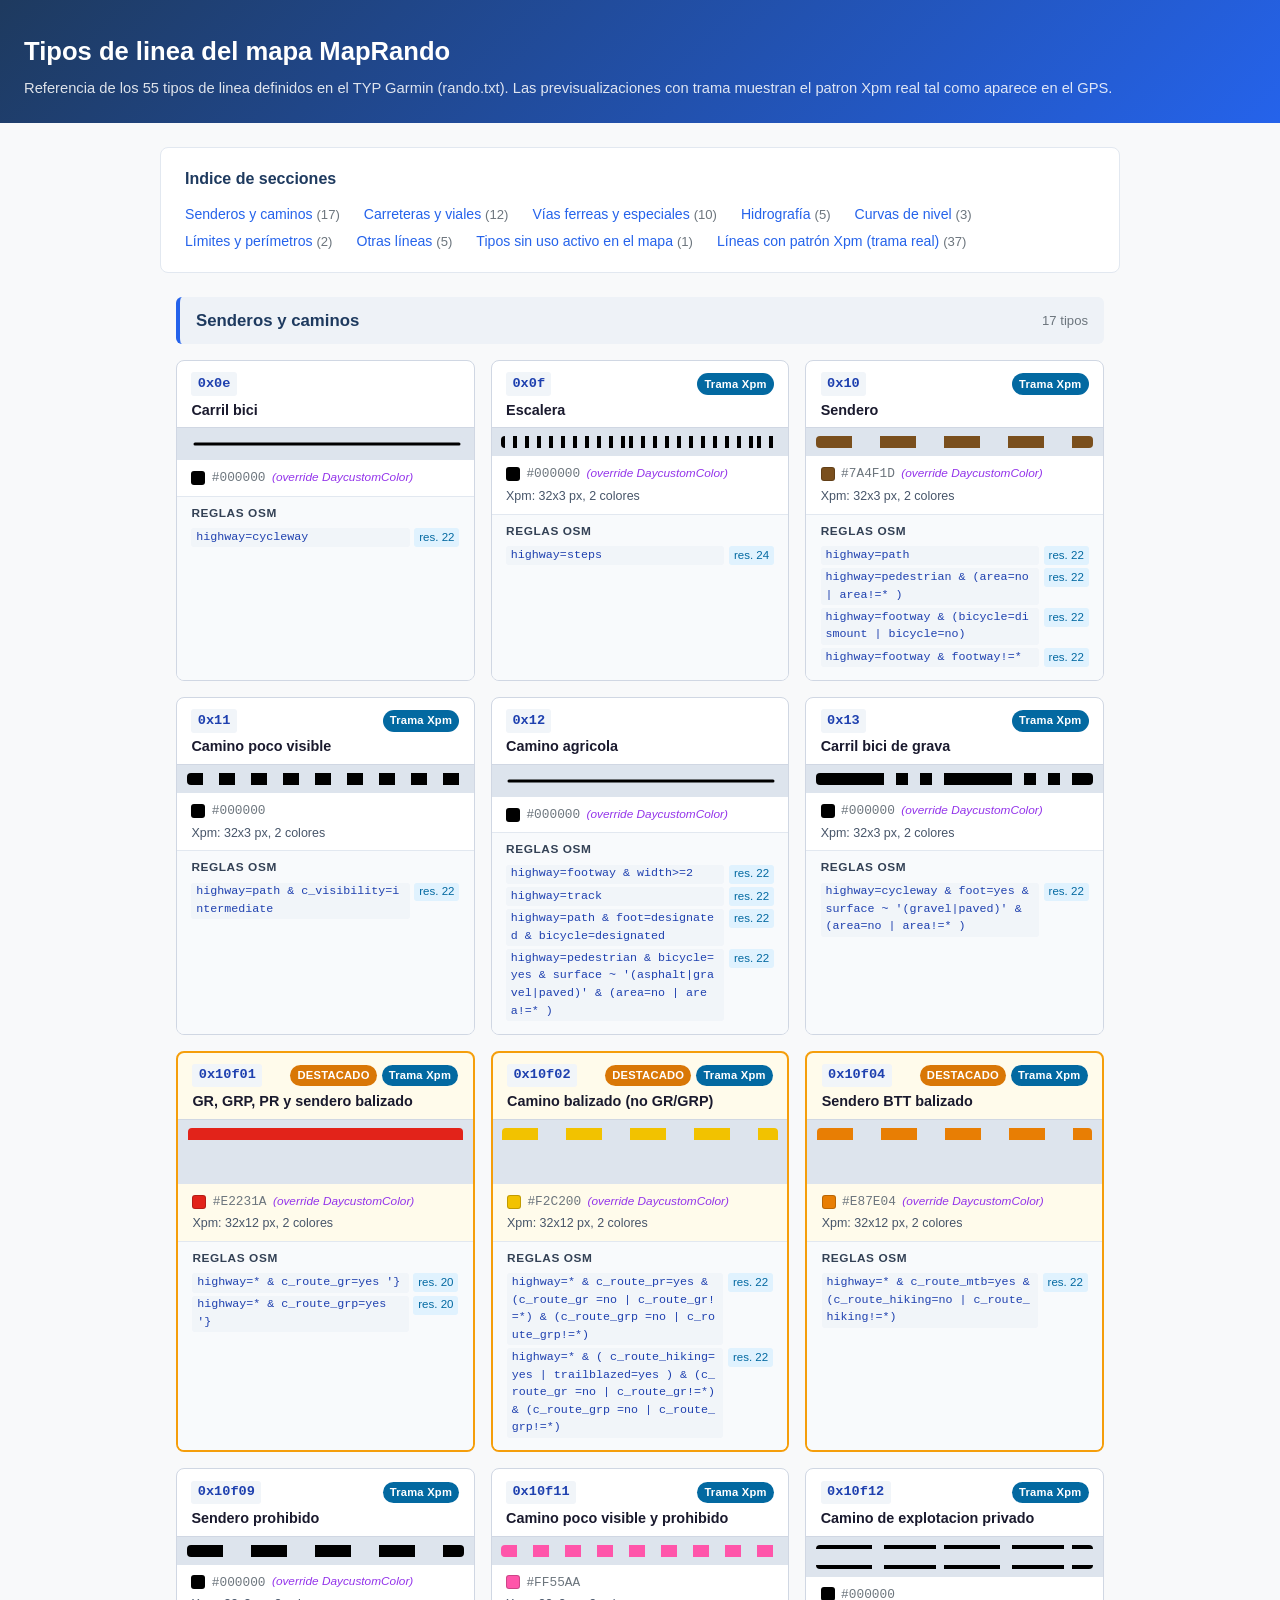
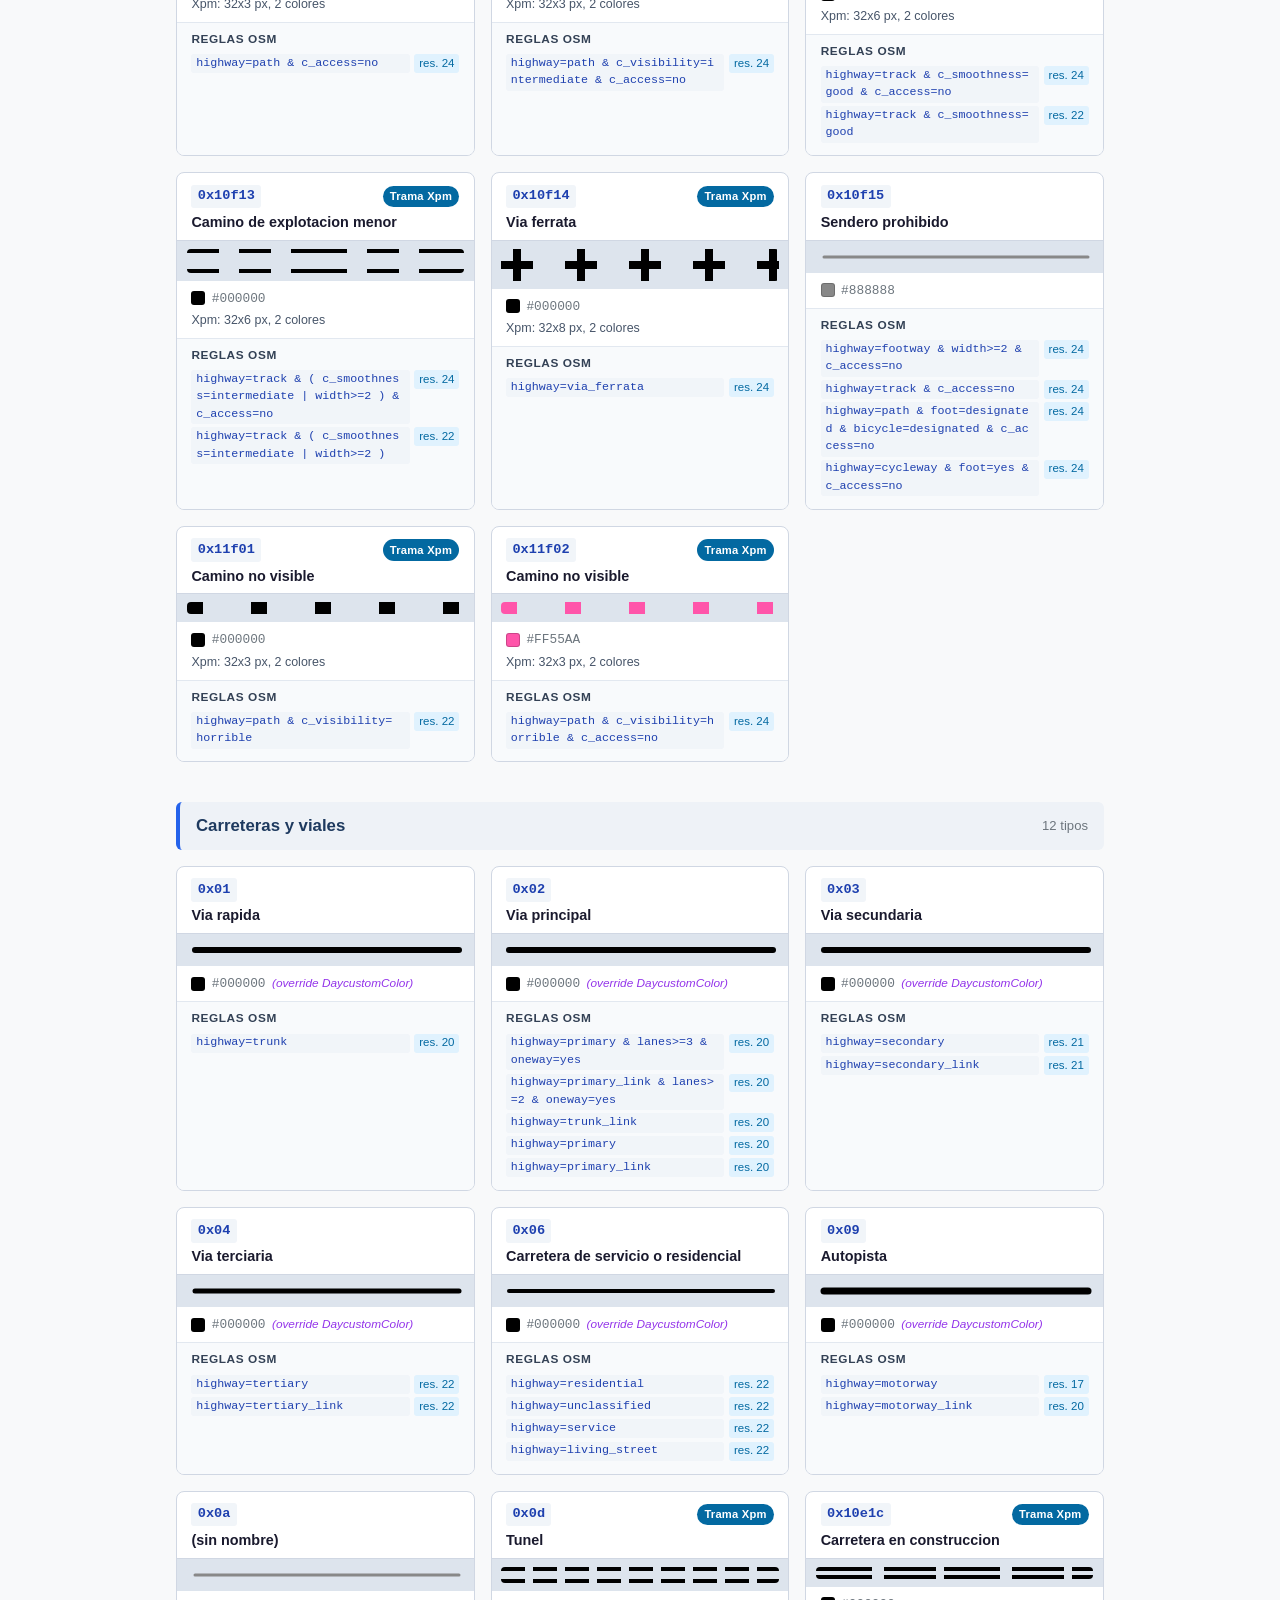
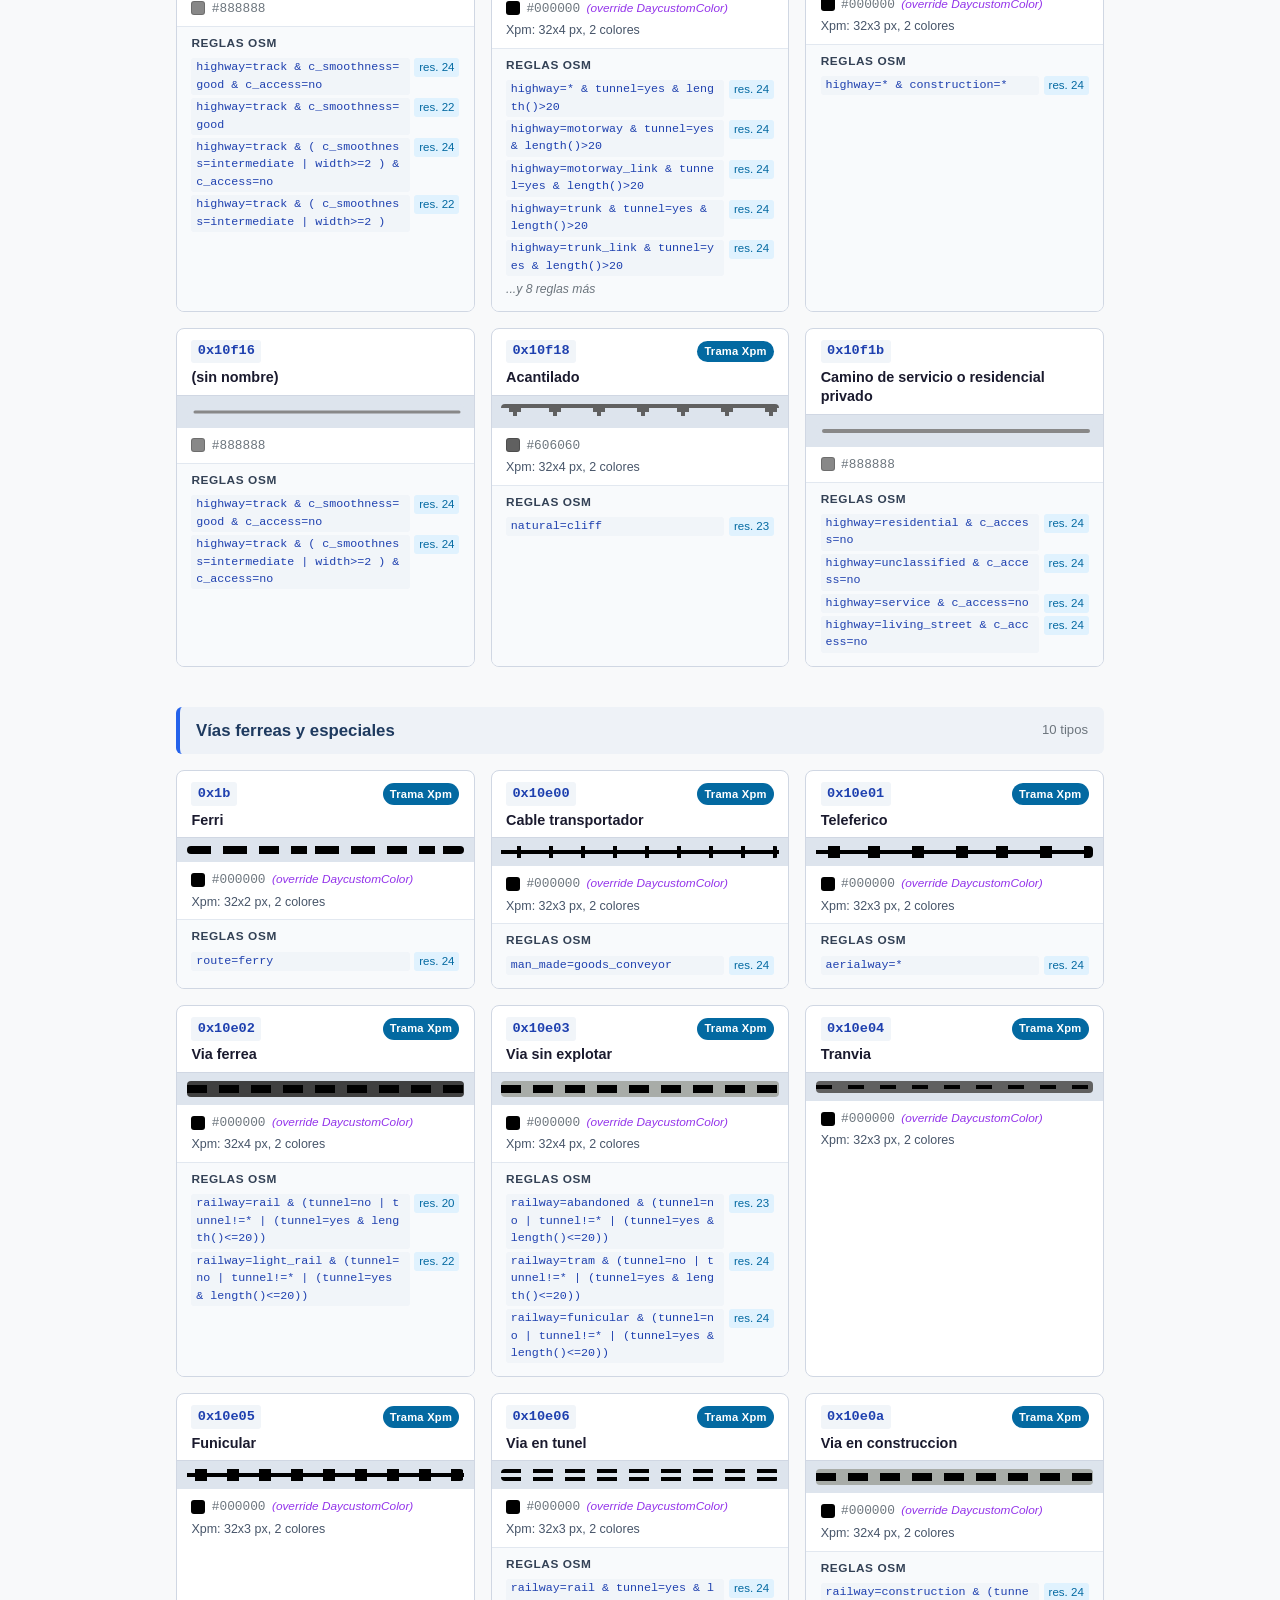
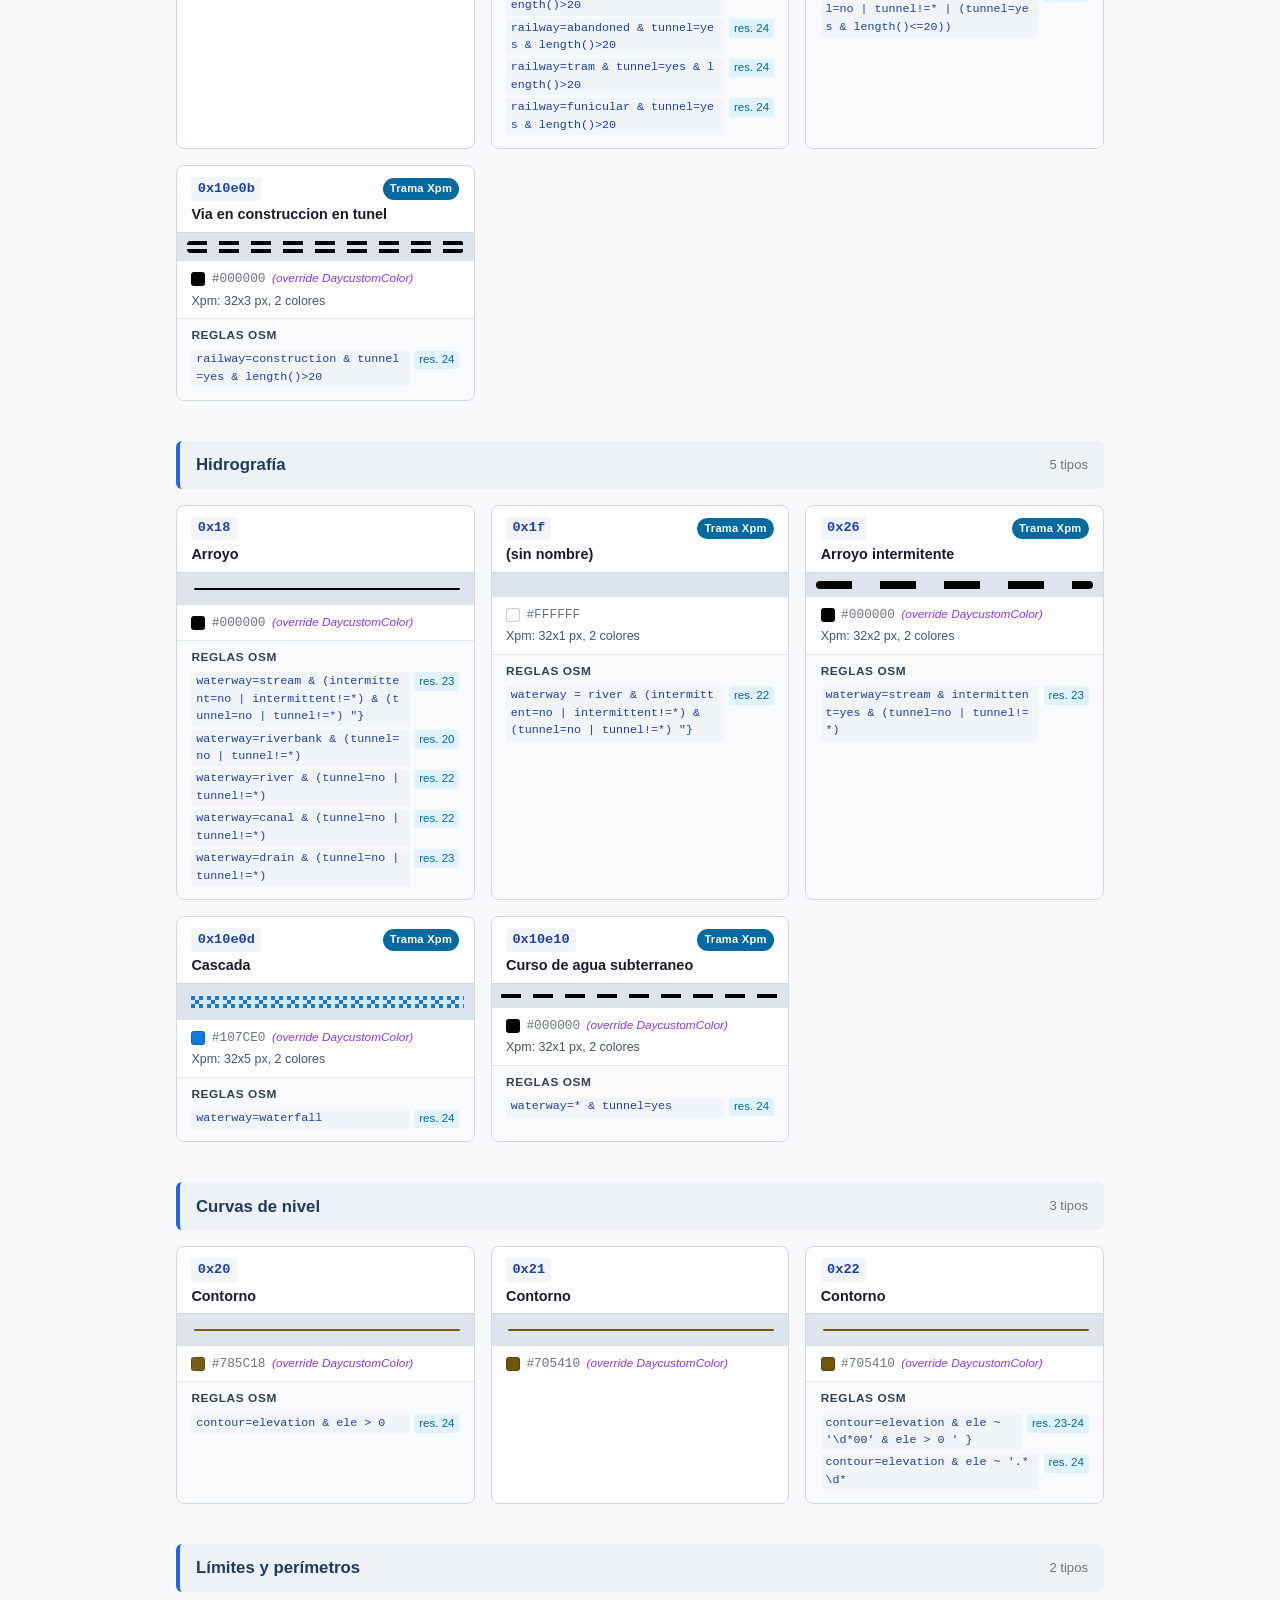
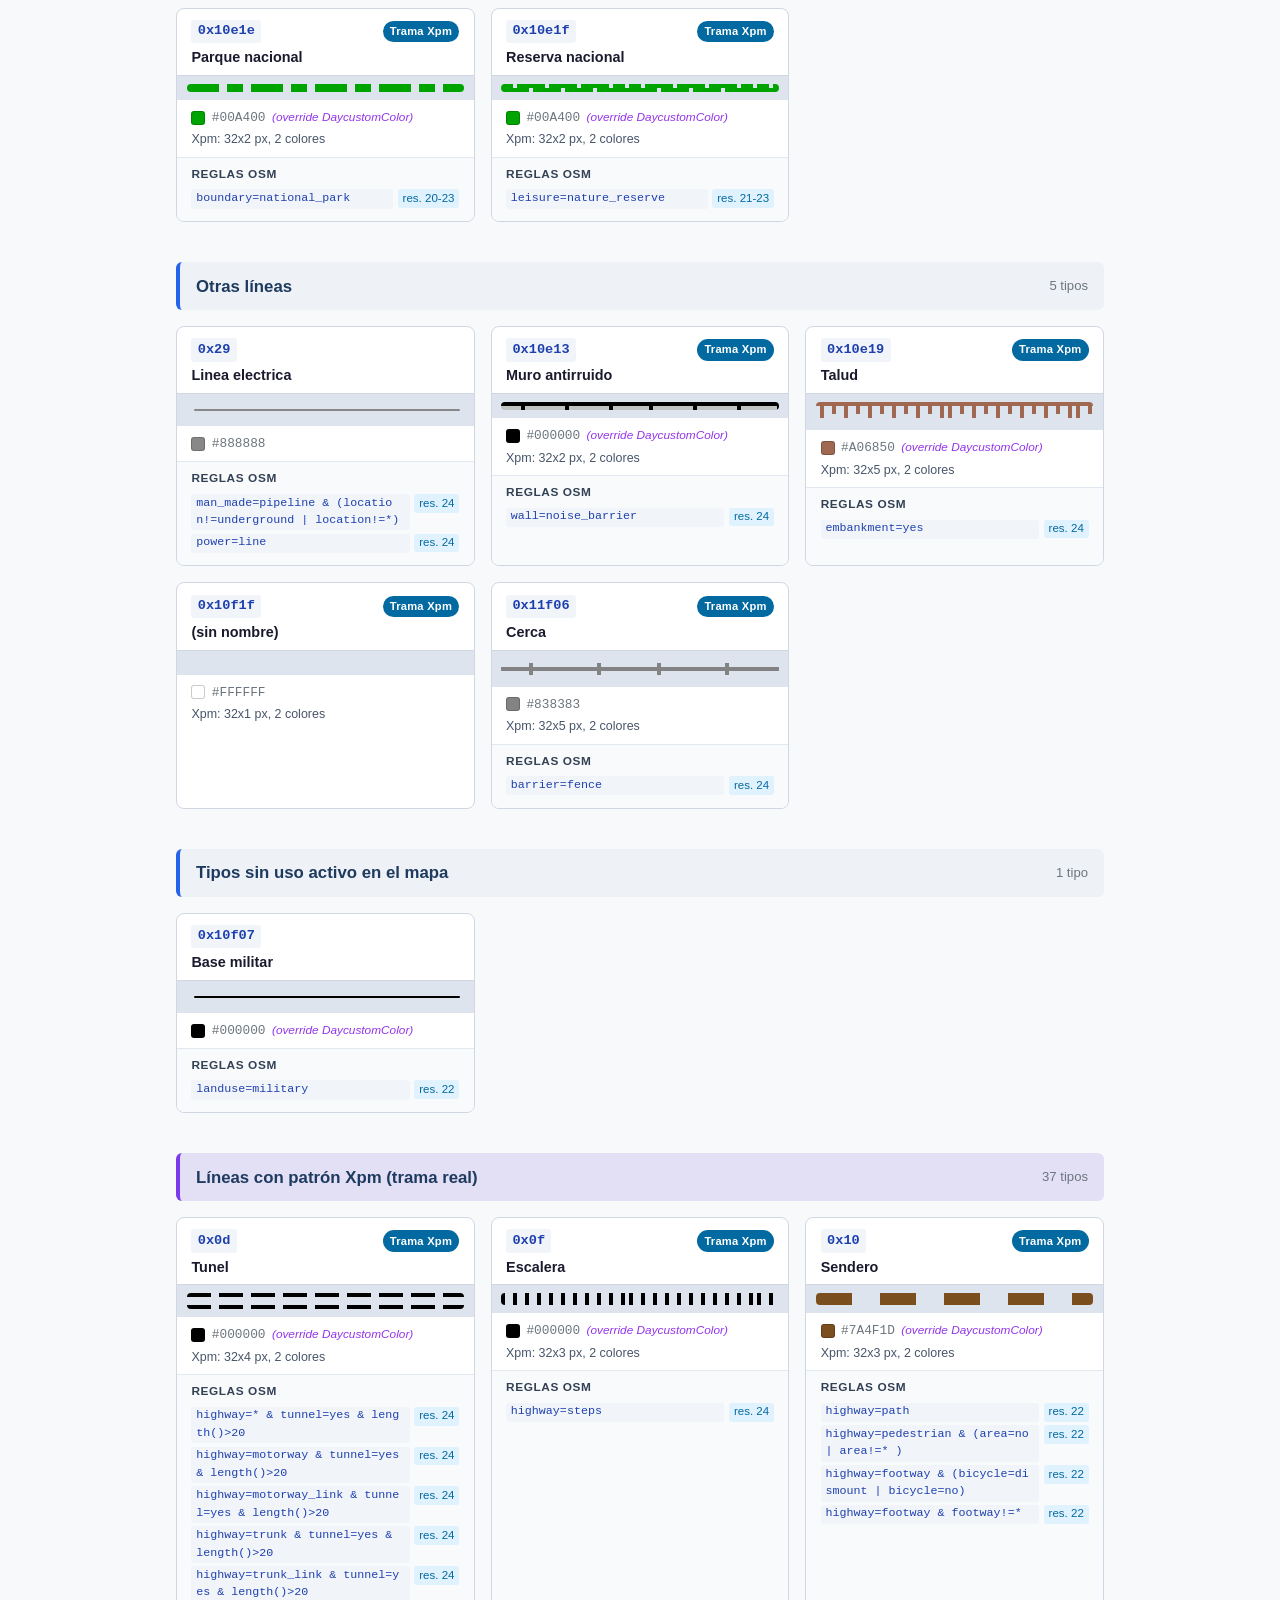
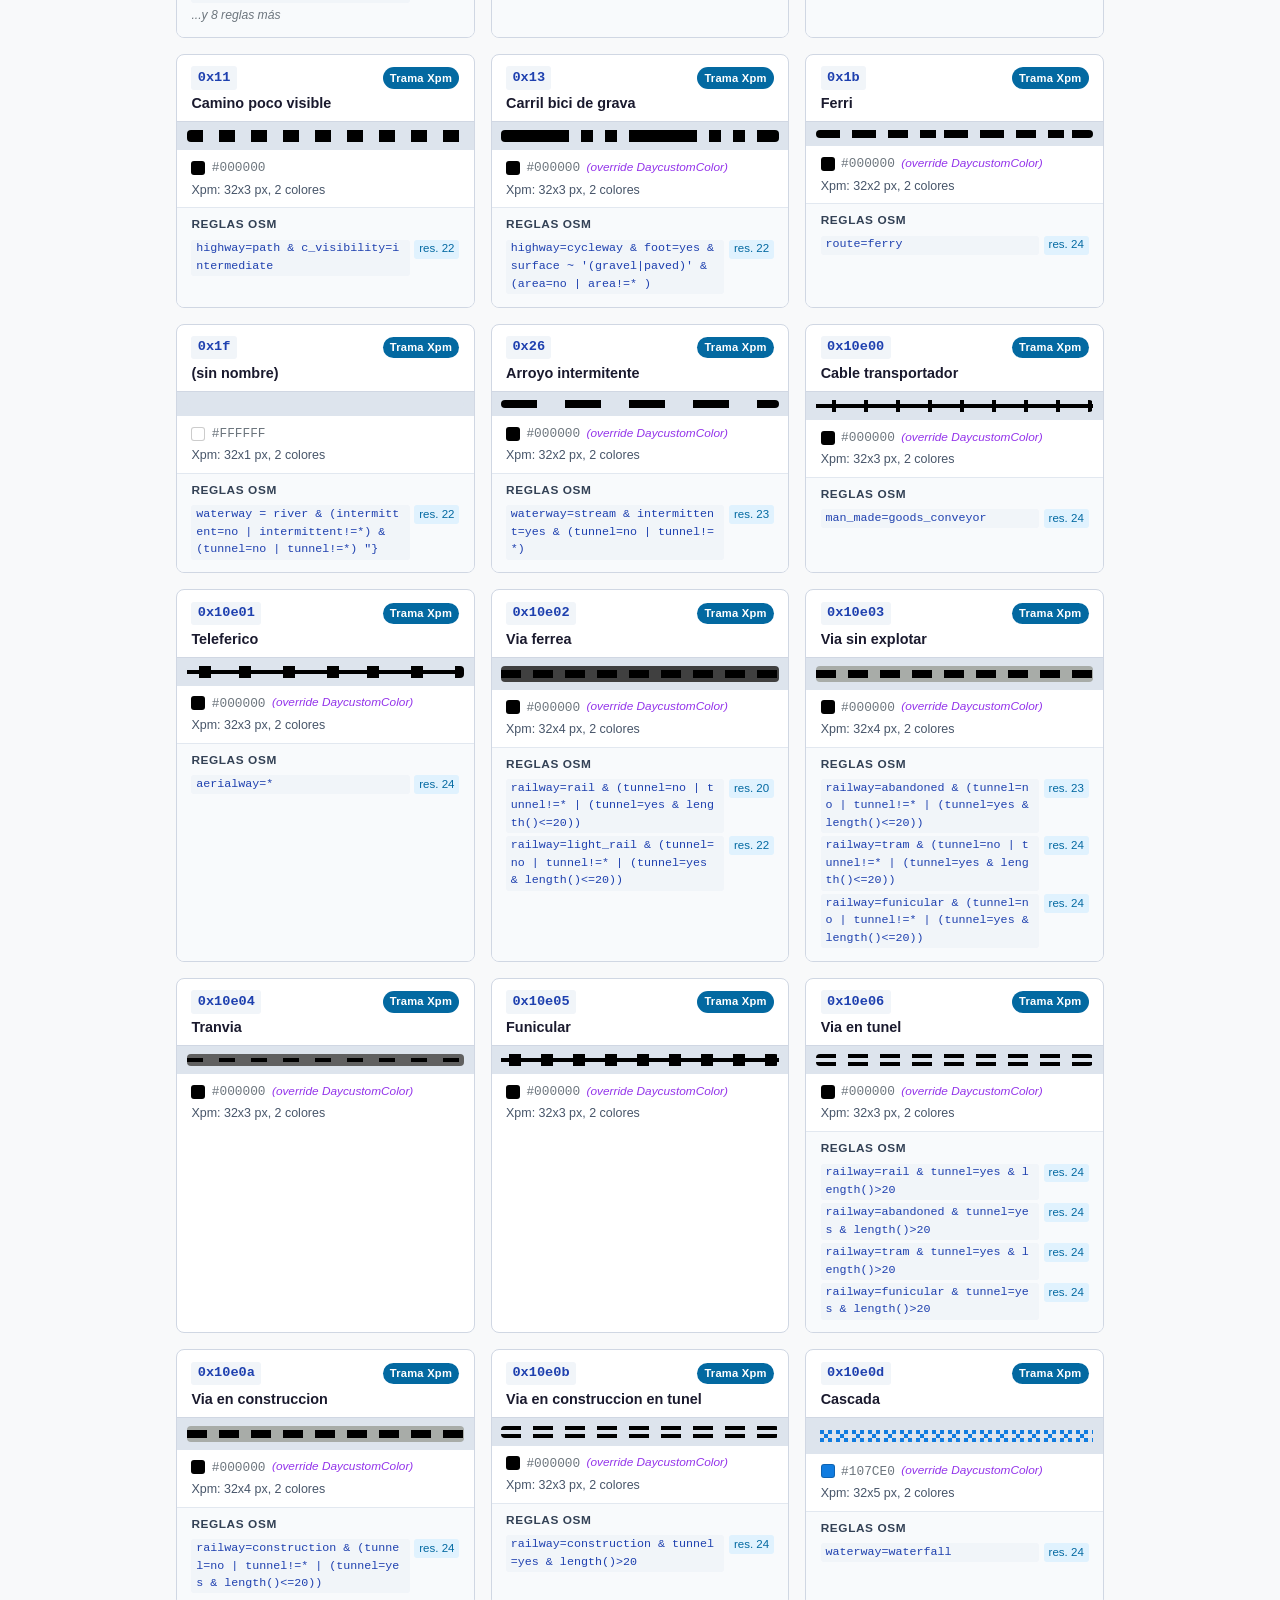
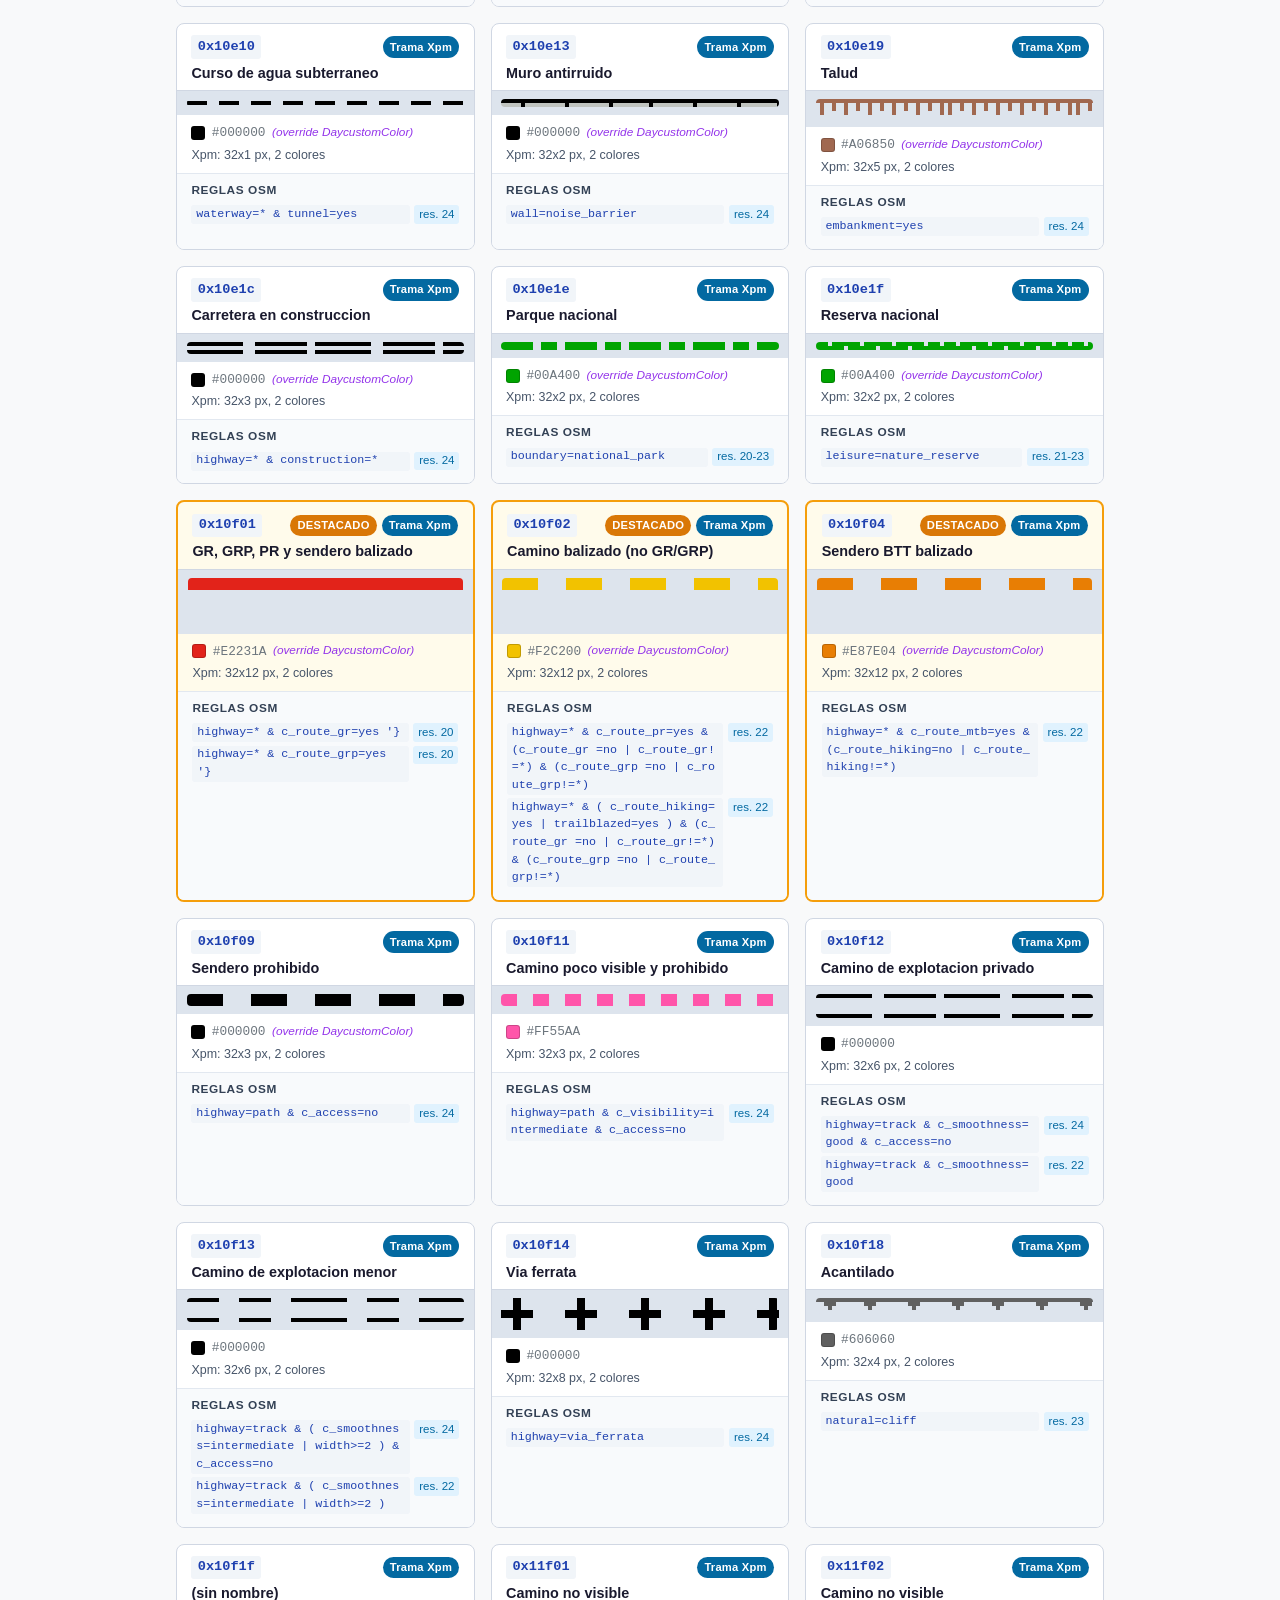
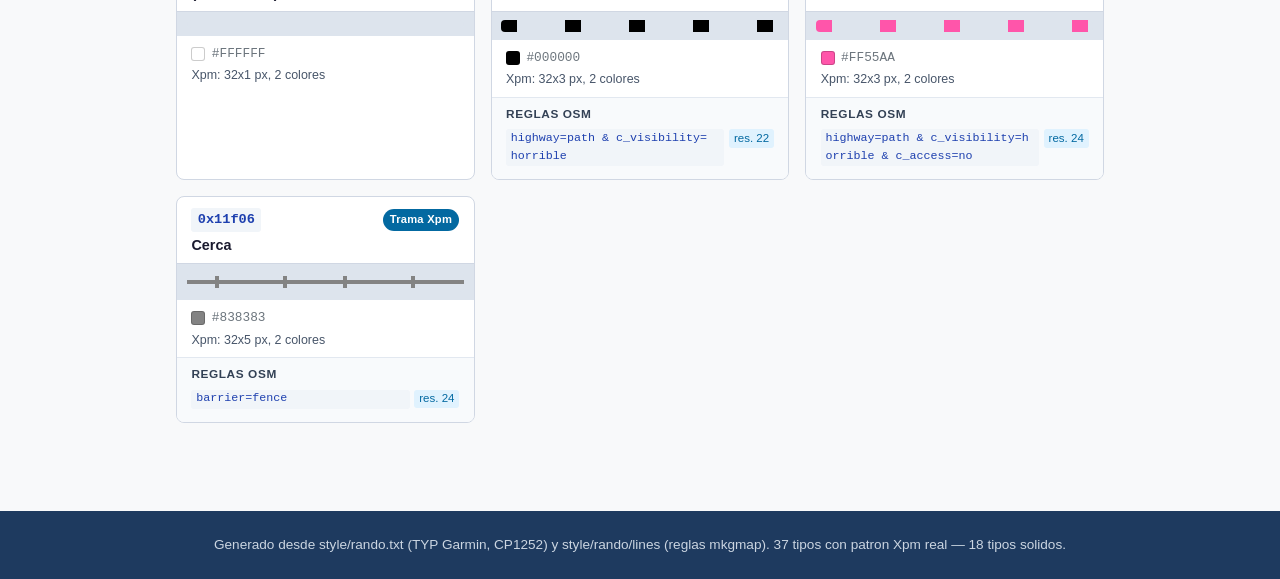
==== commit c9d11c85: "Estilo base: paleta de senderos según señalización oficial Colores de senderos alineados con la seña" ====
--- a/tipos_de_linea.html
+++ b/tipos_de_linea.html
@@ -434,136 +434,136 @@
     <svg xmlns="http://www.w3.org/2000/svg" width="280" height="12" style="display:block;border-radius:4px;">
   <!-- bitmap 32x3 px=4 -->
   <rect width="280" height="12" fill="var(--bg-preview)"/>
-    <rect x="0" y="0" width="4" height="4" fill="#000000"/>
-    <rect x="4" y="0" width="4" height="4" fill="#000000"/>
-    <rect x="8" y="0" width="4" height="4" fill="#000000"/>
-    <rect x="12" y="0" width="4" height="4" fill="#000000"/>
-    <rect x="16" y="0" width="4" height="4" fill="#000000"/>
-    <rect x="20" y="0" width="4" height="4" fill="#000000"/>
-    <rect x="24" y="0" width="4" height="4" fill="#000000"/>
-    <rect x="28" y="0" width="4" height="4" fill="#000000"/>
-    <rect x="32" y="0" width="4" height="4" fill="#000000"/>
-    <rect x="64" y="0" width="4" height="4" fill="#000000"/>
-    <rect x="68" y="0" width="4" height="4" fill="#000000"/>
-    <rect x="72" y="0" width="4" height="4" fill="#000000"/>
-    <rect x="76" y="0" width="4" height="4" fill="#000000"/>
-    <rect x="80" y="0" width="4" height="4" fill="#000000"/>
-    <rect x="84" y="0" width="4" height="4" fill="#000000"/>
-    <rect x="88" y="0" width="4" height="4" fill="#000000"/>
-    <rect x="92" y="0" width="4" height="4" fill="#000000"/>
-    <rect x="96" y="0" width="4" height="4" fill="#000000"/>
-    <rect x="128" y="0" width="4" height="4" fill="#000000"/>
-    <rect x="132" y="0" width="4" height="4" fill="#000000"/>
-    <rect x="136" y="0" width="4" height="4" fill="#000000"/>
-    <rect x="140" y="0" width="4" height="4" fill="#000000"/>
-    <rect x="144" y="0" width="4" height="4" fill="#000000"/>
-    <rect x="148" y="0" width="4" height="4" fill="#000000"/>
-    <rect x="152" y="0" width="4" height="4" fill="#000000"/>
-    <rect x="156" y="0" width="4" height="4" fill="#000000"/>
-    <rect x="160" y="0" width="4" height="4" fill="#000000"/>
-    <rect x="192" y="0" width="4" height="4" fill="#000000"/>
-    <rect x="196" y="0" width="4" height="4" fill="#000000"/>
-    <rect x="200" y="0" width="4" height="4" fill="#000000"/>
-    <rect x="204" y="0" width="4" height="4" fill="#000000"/>
-    <rect x="208" y="0" width="4" height="4" fill="#000000"/>
-    <rect x="212" y="0" width="4" height="4" fill="#000000"/>
-    <rect x="216" y="0" width="4" height="4" fill="#000000"/>
-    <rect x="220" y="0" width="4" height="4" fill="#000000"/>
-    <rect x="224" y="0" width="4" height="4" fill="#000000"/>
-    <rect x="256" y="0" width="4" height="4" fill="#000000"/>
-    <rect x="260" y="0" width="4" height="4" fill="#000000"/>
-    <rect x="264" y="0" width="4" height="4" fill="#000000"/>
-    <rect x="268" y="0" width="4" height="4" fill="#000000"/>
-    <rect x="272" y="0" width="4" height="4" fill="#000000"/>
-    <rect x="276" y="0" width="4" height="4" fill="#000000"/>
-    <rect x="0" y="4" width="4" height="4" fill="#000000"/>
-    <rect x="4" y="4" width="4" height="4" fill="#000000"/>
-    <rect x="8" y="4" width="4" height="4" fill="#000000"/>
-    <rect x="12" y="4" width="4" height="4" fill="#000000"/>
-    <rect x="16" y="4" width="4" height="4" fill="#000000"/>
-    <rect x="20" y="4" width="4" height="4" fill="#000000"/>
-    <rect x="24" y="4" width="4" height="4" fill="#000000"/>
-    <rect x="28" y="4" width="4" height="4" fill="#000000"/>
-    <rect x="32" y="4" width="4" height="4" fill="#000000"/>
-    <rect x="64" y="4" width="4" height="4" fill="#000000"/>
-    <rect x="68" y="4" width="4" height="4" fill="#000000"/>
-    <rect x="72" y="4" width="4" height="4" fill="#000000"/>
-    <rect x="76" y="4" width="4" height="4" fill="#000000"/>
-    <rect x="80" y="4" width="4" height="4" fill="#000000"/>
-    <rect x="84" y="4" width="4" height="4" fill="#000000"/>
-    <rect x="88" y="4" width="4" height="4" fill="#000000"/>
-    <rect x="92" y="4" width="4" height="4" fill="#000000"/>
-    <rect x="96" y="4" width="4" height="4" fill="#000000"/>
-    <rect x="128" y="4" width="4" height="4" fill="#000000"/>
-    <rect x="132" y="4" width="4" height="4" fill="#000000"/>
-    <rect x="136" y="4" width="4" height="4" fill="#000000"/>
-    <rect x="140" y="4" width="4" height="4" fill="#000000"/>
-    <rect x="144" y="4" width="4" height="4" fill="#000000"/>
-    <rect x="148" y="4" width="4" height="4" fill="#000000"/>
-    <rect x="152" y="4" width="4" height="4" fill="#000000"/>
-    <rect x="156" y="4" width="4" height="4" fill="#000000"/>
-    <rect x="160" y="4" width="4" height="4" fill="#000000"/>
-    <rect x="192" y="4" width="4" height="4" fill="#000000"/>
-    <rect x="196" y="4" width="4" height="4" fill="#000000"/>
-    <rect x="200" y="4" width="4" height="4" fill="#000000"/>
-    <rect x="204" y="4" width="4" height="4" fill="#000000"/>
-    <rect x="208" y="4" width="4" height="4" fill="#000000"/>
-    <rect x="212" y="4" width="4" height="4" fill="#000000"/>
-    <rect x="216" y="4" width="4" height="4" fill="#000000"/>
-    <rect x="220" y="4" width="4" height="4" fill="#000000"/>
-    <rect x="224" y="4" width="4" height="4" fill="#000000"/>
-    <rect x="256" y="4" width="4" height="4" fill="#000000"/>
-    <rect x="260" y="4" width="4" height="4" fill="#000000"/>
-    <rect x="264" y="4" width="4" height="4" fill="#000000"/>
-    <rect x="268" y="4" width="4" height="4" fill="#000000"/>
-    <rect x="272" y="4" width="4" height="4" fill="#000000"/>
-    <rect x="276" y="4" width="4" height="4" fill="#000000"/>
-    <rect x="0" y="8" width="4" height="4" fill="#000000"/>
-    <rect x="4" y="8" width="4" height="4" fill="#000000"/>
-    <rect x="8" y="8" width="4" height="4" fill="#000000"/>
-    <rect x="12" y="8" width="4" height="4" fill="#000000"/>
-    <rect x="16" y="8" width="4" height="4" fill="#000000"/>
-    <rect x="20" y="8" width="4" height="4" fill="#000000"/>
-    <rect x="24" y="8" width="4" height="4" fill="#000000"/>
-    <rect x="28" y="8" width="4" height="4" fill="#000000"/>
-    <rect x="32" y="8" width="4" height="4" fill="#000000"/>
-    <rect x="64" y="8" width="4" height="4" fill="#000000"/>
-    <rect x="68" y="8" width="4" height="4" fill="#000000"/>
-    <rect x="72" y="8" width="4" height="4" fill="#000000"/>
-    <rect x="76" y="8" width="4" height="4" fill="#000000"/>
-    <rect x="80" y="8" width="4" height="4" fill="#000000"/>
-    <rect x="84" y="8" width="4" height="4" fill="#000000"/>
-    <rect x="88" y="8" width="4" height="4" fill="#000000"/>
-    <rect x="92" y="8" width="4" height="4" fill="#000000"/>
-    <rect x="96" y="8" width="4" height="4" fill="#000000"/>
-    <rect x="128" y="8" width="4" height="4" fill="#000000"/>
-    <rect x="132" y="8" width="4" height="4" fill="#000000"/>
-    <rect x="136" y="8" width="4" height="4" fill="#000000"/>
-    <rect x="140" y="8" width="4" height="4" fill="#000000"/>
-    <rect x="144" y="8" width="4" height="4" fill="#000000"/>
-    <rect x="148" y="8" width="4" height="4" fill="#000000"/>
-    <rect x="152" y="8" width="4" height="4" fill="#000000"/>
-    <rect x="156" y="8" width="4" height="4" fill="#000000"/>
-    <rect x="160" y="8" width="4" height="4" fill="#000000"/>
-    <rect x="192" y="8" width="4" height="4" fill="#000000"/>
-    <rect x="196" y="8" width="4" height="4" fill="#000000"/>
-    <rect x="200" y="8" width="4" height="4" fill="#000000"/>
-    <rect x="204" y="8" width="4" height="4" fill="#000000"/>
-    <rect x="208" y="8" width="4" height="4" fill="#000000"/>
-    <rect x="212" y="8" width="4" height="4" fill="#000000"/>
-    <rect x="216" y="8" width="4" height="4" fill="#000000"/>
-    <rect x="220" y="8" width="4" height="4" fill="#000000"/>
-    <rect x="224" y="8" width="4" height="4" fill="#000000"/>
-    <rect x="256" y="8" width="4" height="4" fill="#000000"/>
-    <rect x="260" y="8" width="4" height="4" fill="#000000"/>
-    <rect x="264" y="8" width="4" height="4" fill="#000000"/>
-    <rect x="268" y="8" width="4" height="4" fill="#000000"/>
-    <rect x="272" y="8" width="4" height="4" fill="#000000"/>
-    <rect x="276" y="8" width="4" height="4" fill="#000000"/>
+    <rect x="0" y="0" width="4" height="4" fill="#7A4F1D"/>
+    <rect x="4" y="0" width="4" height="4" fill="#7A4F1D"/>
+    <rect x="8" y="0" width="4" height="4" fill="#7A4F1D"/>
+    <rect x="12" y="0" width="4" height="4" fill="#7A4F1D"/>
+    <rect x="16" y="0" width="4" height="4" fill="#7A4F1D"/>
+    <rect x="20" y="0" width="4" height="4" fill="#7A4F1D"/>
+    <rect x="24" y="0" width="4" height="4" fill="#7A4F1D"/>
+    <rect x="28" y="0" width="4" height="4" fill="#7A4F1D"/>
+    <rect x="32" y="0" width="4" height="4" fill="#7A4F1D"/>
+    <rect x="64" y="0" width="4" height="4" fill="#7A4F1D"/>
+    <rect x="68" y="0" width="4" height="4" fill="#7A4F1D"/>
+    <rect x="72" y="0" width="4" height="4" fill="#7A4F1D"/>
+    <rect x="76" y="0" width="4" height="4" fill="#7A4F1D"/>
+    <rect x="80" y="0" width="4" height="4" fill="#7A4F1D"/>
+    <rect x="84" y="0" width="4" height="4" fill="#7A4F1D"/>
+    <rect x="88" y="0" width="4" height="4" fill="#7A4F1D"/>
+    <rect x="92" y="0" width="4" height="4" fill="#7A4F1D"/>
+    <rect x="96" y="0" width="4" height="4" fill="#7A4F1D"/>
+    <rect x="128" y="0" width="4" height="4" fill="#7A4F1D"/>
+    <rect x="132" y="0" width="4" height="4" fill="#7A4F1D"/>
+    <rect x="136" y="0" width="4" height="4" fill="#7A4F1D"/>
+    <rect x="140" y="0" width="4" height="4" fill="#7A4F1D"/>
+    <rect x="144" y="0" width="4" height="4" fill="#7A4F1D"/>
+    <rect x="148" y="0" width="4" height="4" fill="#7A4F1D"/>
+    <rect x="152" y="0" width="4" height="4" fill="#7A4F1D"/>
+    <rect x="156" y="0" width="4" height="4" fill="#7A4F1D"/>
+    <rect x="160" y="0" width="4" height="4" fill="#7A4F1D"/>
+    <rect x="192" y="0" width="4" height="4" fill="#7A4F1D"/>
+    <rect x="196" y="0" width="4" height="4" fill="#7A4F1D"/>
+    <rect x="200" y="0" width="4" height="4" fill="#7A4F1D"/>
+    <rect x="204" y="0" width="4" height="4" fill="#7A4F1D"/>
+    <rect x="208" y="0" width="4" height="4" fill="#7A4F1D"/>
+    <rect x="212" y="0" width="4" height="4" fill="#7A4F1D"/>
+    <rect x="216" y="0" width="4" height="4" fill="#7A4F1D"/>
+    <rect x="220" y="0" width="4" height="4" fill="#7A4F1D"/>
+    <rect x="224" y="0" width="4" height="4" fill="#7A4F1D"/>
+    <rect x="256" y="0" width="4" height="4" fill="#7A4F1D"/>
+    <rect x="260" y="0" width="4" height="4" fill="#7A4F1D"/>
+    <rect x="264" y="0" width="4" height="4" fill="#7A4F1D"/>
+    <rect x="268" y="0" width="4" height="4" fill="#7A4F1D"/>
+    <rect x="272" y="0" width="4" height="4" fill="#7A4F1D"/>
+    <rect x="276" y="0" width="4" height="4" fill="#7A4F1D"/>
+    <rect x="0" y="4" width="4" height="4" fill="#7A4F1D"/>
+    <rect x="4" y="4" width="4" height="4" fill="#7A4F1D"/>
+    <rect x="8" y="4" width="4" height="4" fill="#7A4F1D"/>
+    <rect x="12" y="4" width="4" height="4" fill="#7A4F1D"/>
+    <rect x="16" y="4" width="4" height="4" fill="#7A4F1D"/>
+    <rect x="20" y="4" width="4" height="4" fill="#7A4F1D"/>
+    <rect x="24" y="4" width="4" height="4" fill="#7A4F1D"/>
+    <rect x="28" y="4" width="4" height="4" fill="#7A4F1D"/>
+    <rect x="32" y="4" width="4" height="4" fill="#7A4F1D"/>
+    <rect x="64" y="4" width="4" height="4" fill="#7A4F1D"/>
+    <rect x="68" y="4" width="4" height="4" fill="#7A4F1D"/>
+    <rect x="72" y="4" width="4" height="4" fill="#7A4F1D"/>
+    <rect x="76" y="4" width="4" height="4" fill="#7A4F1D"/>
+    <rect x="80" y="4" width="4" height="4" fill="#7A4F1D"/>
+    <rect x="84" y="4" width="4" height="4" fill="#7A4F1D"/>
+    <rect x="88" y="4" width="4" height="4" fill="#7A4F1D"/>
+    <rect x="92" y="4" width="4" height="4" fill="#7A4F1D"/>
+    <rect x="96" y="4" width="4" height="4" fill="#7A4F1D"/>
+    <rect x="128" y="4" width="4" height="4" fill="#7A4F1D"/>
+    <rect x="132" y="4" width="4" height="4" fill="#7A4F1D"/>
+    <rect x="136" y="4" width="4" height="4" fill="#7A4F1D"/>
+    <rect x="140" y="4" width="4" height="4" fill="#7A4F1D"/>
+    <rect x="144" y="4" width="4" height="4" fill="#7A4F1D"/>
+    <rect x="148" y="4" width="4" height="4" fill="#7A4F1D"/>
+    <rect x="152" y="4" width="4" height="4" fill="#7A4F1D"/>
+    <rect x="156" y="4" width="4" height="4" fill="#7A4F1D"/>
+    <rect x="160" y="4" width="4" height="4" fill="#7A4F1D"/>
+    <rect x="192" y="4" width="4" height="4" fill="#7A4F1D"/>
+    <rect x="196" y="4" width="4" height="4" fill="#7A4F1D"/>
+    <rect x="200" y="4" width="4" height="4" fill="#7A4F1D"/>
+    <rect x="204" y="4" width="4" height="4" fill="#7A4F1D"/>
+    <rect x="208" y="4" width="4" height="4" fill="#7A4F1D"/>
+    <rect x="212" y="4" width="4" height="4" fill="#7A4F1D"/>
+    <rect x="216" y="4" width="4" height="4" fill="#7A4F1D"/>
+    <rect x="220" y="4" width="4" height="4" fill="#7A4F1D"/>
+    <rect x="224" y="4" width="4" height="4" fill="#7A4F1D"/>
+    <rect x="256" y="4" width="4" height="4" fill="#7A4F1D"/>
+    <rect x="260" y="4" width="4" height="4" fill="#7A4F1D"/>
+    <rect x="264" y="4" width="4" height="4" fill="#7A4F1D"/>
+    <rect x="268" y="4" width="4" height="4" fill="#7A4F1D"/>
+    <rect x="272" y="4" width="4" height="4" fill="#7A4F1D"/>
+    <rect x="276" y="4" width="4" height="4" fill="#7A4F1D"/>
+    <rect x="0" y="8" width="4" height="4" fill="#7A4F1D"/>
+    <rect x="4" y="8" width="4" height="4" fill="#7A4F1D"/>
+    <rect x="8" y="8" width="4" height="4" fill="#7A4F1D"/>
+    <rect x="12" y="8" width="4" height="4" fill="#7A4F1D"/>
+    <rect x="16" y="8" width="4" height="4" fill="#7A4F1D"/>
+    <rect x="20" y="8" width="4" height="4" fill="#7A4F1D"/>
+    <rect x="24" y="8" width="4" height="4" fill="#7A4F1D"/>
+    <rect x="28" y="8" width="4" height="4" fill="#7A4F1D"/>
+    <rect x="32" y="8" width="4" height="4" fill="#7A4F1D"/>
+    <rect x="64" y="8" width="4" height="4" fill="#7A4F1D"/>
+    <rect x="68" y="8" width="4" height="4" fill="#7A4F1D"/>
+    <rect x="72" y="8" width="4" height="4" fill="#7A4F1D"/>
+    <rect x="76" y="8" width="4" height="4" fill="#7A4F1D"/>
+    <rect x="80" y="8" width="4" height="4" fill="#7A4F1D"/>
+    <rect x="84" y="8" width="4" height="4" fill="#7A4F1D"/>
+    <rect x="88" y="8" width="4" height="4" fill="#7A4F1D"/>
+    <rect x="92" y="8" width="4" height="4" fill="#7A4F1D"/>
+    <rect x="96" y="8" width="4" height="4" fill="#7A4F1D"/>
+    <rect x="128" y="8" width="4" height="4" fill="#7A4F1D"/>
+    <rect x="132" y="8" width="4" height="4" fill="#7A4F1D"/>
+    <rect x="136" y="8" width="4" height="4" fill="#7A4F1D"/>
+    <rect x="140" y="8" width="4" height="4" fill="#7A4F1D"/>
+    <rect x="144" y="8" width="4" height="4" fill="#7A4F1D"/>
+    <rect x="148" y="8" width="4" height="4" fill="#7A4F1D"/>
+    <rect x="152" y="8" width="4" height="4" fill="#7A4F1D"/>
+    <rect x="156" y="8" width="4" height="4" fill="#7A4F1D"/>
+    <rect x="160" y="8" width="4" height="4" fill="#7A4F1D"/>
+    <rect x="192" y="8" width="4" height="4" fill="#7A4F1D"/>
+    <rect x="196" y="8" width="4" height="4" fill="#7A4F1D"/>
+    <rect x="200" y="8" width="4" height="4" fill="#7A4F1D"/>
+    <rect x="204" y="8" width="4" height="4" fill="#7A4F1D"/>
+    <rect x="208" y="8" width="4" height="4" fill="#7A4F1D"/>
+    <rect x="212" y="8" width="4" height="4" fill="#7A4F1D"/>
+    <rect x="216" y="8" width="4" height="4" fill="#7A4F1D"/>
+    <rect x="220" y="8" width="4" height="4" fill="#7A4F1D"/>
+    <rect x="224" y="8" width="4" height="4" fill="#7A4F1D"/>
+    <rect x="256" y="8" width="4" height="4" fill="#7A4F1D"/>
+    <rect x="260" y="8" width="4" height="4" fill="#7A4F1D"/>
+    <rect x="264" y="8" width="4" height="4" fill="#7A4F1D"/>
+    <rect x="268" y="8" width="4" height="4" fill="#7A4F1D"/>
+    <rect x="272" y="8" width="4" height="4" fill="#7A4F1D"/>
+    <rect x="276" y="8" width="4" height="4" fill="#7A4F1D"/>
 </svg>
   </div>
   <div class="card-meta">
-    <div class="meta-color"><span class="color-swatch" style="background:#000000" title="#000000"></span><span class="color-hex">#000000</span>
+    <div class="meta-color"><span class="color-swatch" style="background:#7A4F1D" title="#7A4F1D"></span><span class="color-hex">#7A4F1D</span>
     <span class='override-note'>(override DaycustomColor)</span>
     </div>
     <div class='bitmap-dims'>Xpm: 32x3 px, 2 colores</div>
@@ -918,220 +918,220 @@
     <svg xmlns="http://www.w3.org/2000/svg" width="280" height="48" style="display:block;border-radius:4px;">
   <!-- bitmap 32x12 px=4 -->
   <rect width="280" height="48" fill="var(--bg-preview)"/>
-    <rect x="0" y="0" width="4" height="4" fill="#F83000"/>
-    <rect x="4" y="0" width="4" height="4" fill="#F83000"/>
-    <rect x="8" y="0" width="4" height="4" fill="#F83000"/>
-    <rect x="12" y="0" width="4" height="4" fill="#F83000"/>
-    <rect x="16" y="0" width="4" height="4" fill="#F83000"/>
-    <rect x="20" y="0" width="4" height="4" fill="#F83000"/>
-    <rect x="24" y="0" width="4" height="4" fill="#F83000"/>
-    <rect x="28" y="0" width="4" height="4" fill="#F83000"/>
-    <rect x="32" y="0" width="4" height="4" fill="#F83000"/>
-    <rect x="36" y="0" width="4" height="4" fill="#F83000"/>
-    <rect x="40" y="0" width="4" height="4" fill="#F83000"/>
-    <rect x="44" y="0" width="4" height="4" fill="#F83000"/>
-    <rect x="48" y="0" width="4" height="4" fill="#F83000"/>
-    <rect x="52" y="0" width="4" height="4" fill="#F83000"/>
-    <rect x="56" y="0" width="4" height="4" fill="#F83000"/>
-    <rect x="60" y="0" width="4" height="4" fill="#F83000"/>
-    <rect x="64" y="0" width="4" height="4" fill="#F83000"/>
-    <rect x="68" y="0" width="4" height="4" fill="#F83000"/>
-    <rect x="72" y="0" width="4" height="4" fill="#F83000"/>
-    <rect x="76" y="0" width="4" height="4" fill="#F83000"/>
-    <rect x="80" y="0" width="4" height="4" fill="#F83000"/>
-    <rect x="84" y="0" width="4" height="4" fill="#F83000"/>
-    <rect x="88" y="0" width="4" height="4" fill="#F83000"/>
-    <rect x="92" y="0" width="4" height="4" fill="#F83000"/>
-    <rect x="96" y="0" width="4" height="4" fill="#F83000"/>
-    <rect x="100" y="0" width="4" height="4" fill="#F83000"/>
-    <rect x="104" y="0" width="4" height="4" fill="#F83000"/>
-    <rect x="108" y="0" width="4" height="4" fill="#F83000"/>
-    <rect x="112" y="0" width="4" height="4" fill="#F83000"/>
-    <rect x="116" y="0" width="4" height="4" fill="#F83000"/>
-    <rect x="120" y="0" width="4" height="4" fill="#F83000"/>
-    <rect x="124" y="0" width="4" height="4" fill="#F83000"/>
-    <rect x="128" y="0" width="4" height="4" fill="#F83000"/>
-    <rect x="132" y="0" width="4" height="4" fill="#F83000"/>
-    <rect x="136" y="0" width="4" height="4" fill="#F83000"/>
-    <rect x="140" y="0" width="4" height="4" fill="#F83000"/>
-    <rect x="144" y="0" width="4" height="4" fill="#F83000"/>
-    <rect x="148" y="0" width="4" height="4" fill="#F83000"/>
-    <rect x="152" y="0" width="4" height="4" fill="#F83000"/>
-    <rect x="156" y="0" width="4" height="4" fill="#F83000"/>
-    <rect x="160" y="0" width="4" height="4" fill="#F83000"/>
-    <rect x="164" y="0" width="4" height="4" fill="#F83000"/>
-    <rect x="168" y="0" width="4" height="4" fill="#F83000"/>
-    <rect x="172" y="0" width="4" height="4" fill="#F83000"/>
-    <rect x="176" y="0" width="4" height="4" fill="#F83000"/>
-    <rect x="180" y="0" width="4" height="4" fill="#F83000"/>
-    <rect x="184" y="0" width="4" height="4" fill="#F83000"/>
-    <rect x="188" y="0" width="4" height="4" fill="#F83000"/>
-    <rect x="192" y="0" width="4" height="4" fill="#F83000"/>
-    <rect x="196" y="0" width="4" height="4" fill="#F83000"/>
-    <rect x="200" y="0" width="4" height="4" fill="#F83000"/>
-    <rect x="204" y="0" width="4" height="4" fill="#F83000"/>
-    <rect x="208" y="0" width="4" height="4" fill="#F83000"/>
-    <rect x="212" y="0" width="4" height="4" fill="#F83000"/>
-    <rect x="216" y="0" width="4" height="4" fill="#F83000"/>
-    <rect x="220" y="0" width="4" height="4" fill="#F83000"/>
-    <rect x="224" y="0" width="4" height="4" fill="#F83000"/>
-    <rect x="228" y="0" width="4" height="4" fill="#F83000"/>
-    <rect x="232" y="0" width="4" height="4" fill="#F83000"/>
-    <rect x="236" y="0" width="4" height="4" fill="#F83000"/>
-    <rect x="240" y="0" width="4" height="4" fill="#F83000"/>
-    <rect x="244" y="0" width="4" height="4" fill="#F83000"/>
-    <rect x="248" y="0" width="4" height="4" fill="#F83000"/>
-    <rect x="252" y="0" width="4" height="4" fill="#F83000"/>
-    <rect x="256" y="0" width="4" height="4" fill="#F83000"/>
-    <rect x="260" y="0" width="4" height="4" fill="#F83000"/>
-    <rect x="264" y="0" width="4" height="4" fill="#F83000"/>
-    <rect x="268" y="0" width="4" height="4" fill="#F83000"/>
-    <rect x="272" y="0" width="4" height="4" fill="#F83000"/>
-    <rect x="276" y="0" width="4" height="4" fill="#F83000"/>
-    <rect x="0" y="4" width="4" height="4" fill="#F83000"/>
-    <rect x="4" y="4" width="4" height="4" fill="#F83000"/>
-    <rect x="8" y="4" width="4" height="4" fill="#F83000"/>
-    <rect x="12" y="4" width="4" height="4" fill="#F83000"/>
-    <rect x="16" y="4" width="4" height="4" fill="#F83000"/>
-    <rect x="20" y="4" width="4" height="4" fill="#F83000"/>
-    <rect x="24" y="4" width="4" height="4" fill="#F83000"/>
-    <rect x="28" y="4" width="4" height="4" fill="#F83000"/>
-    <rect x="32" y="4" width="4" height="4" fill="#F83000"/>
-    <rect x="36" y="4" width="4" height="4" fill="#F83000"/>
-    <rect x="40" y="4" width="4" height="4" fill="#F83000"/>
-    <rect x="44" y="4" width="4" height="4" fill="#F83000"/>
-    <rect x="48" y="4" width="4" height="4" fill="#F83000"/>
-    <rect x="52" y="4" width="4" height="4" fill="#F83000"/>
-    <rect x="56" y="4" width="4" height="4" fill="#F83000"/>
-    <rect x="60" y="4" width="4" height="4" fill="#F83000"/>
-    <rect x="64" y="4" width="4" height="4" fill="#F83000"/>
-    <rect x="68" y="4" width="4" height="4" fill="#F83000"/>
-    <rect x="72" y="4" width="4" height="4" fill="#F83000"/>
-    <rect x="76" y="4" width="4" height="4" fill="#F83000"/>
-    <rect x="80" y="4" width="4" height="4" fill="#F83000"/>
-    <rect x="84" y="4" width="4" height="4" fill="#F83000"/>
-    <rect x="88" y="4" width="4" height="4" fill="#F83000"/>
-    <rect x="92" y="4" width="4" height="4" fill="#F83000"/>
-    <rect x="96" y="4" width="4" height="4" fill="#F83000"/>
-    <rect x="100" y="4" width="4" height="4" fill="#F83000"/>
-    <rect x="104" y="4" width="4" height="4" fill="#F83000"/>
-    <rect x="108" y="4" width="4" height="4" fill="#F83000"/>
-    <rect x="112" y="4" width="4" height="4" fill="#F83000"/>
-    <rect x="116" y="4" width="4" height="4" fill="#F83000"/>
-    <rect x="120" y="4" width="4" height="4" fill="#F83000"/>
-    <rect x="124" y="4" width="4" height="4" fill="#F83000"/>
-    <rect x="128" y="4" width="4" height="4" fill="#F83000"/>
-    <rect x="132" y="4" width="4" height="4" fill="#F83000"/>
-    <rect x="136" y="4" width="4" height="4" fill="#F83000"/>
-    <rect x="140" y="4" width="4" height="4" fill="#F83000"/>
-    <rect x="144" y="4" width="4" height="4" fill="#F83000"/>
-    <rect x="148" y="4" width="4" height="4" fill="#F83000"/>
-    <rect x="152" y="4" width="4" height="4" fill="#F83000"/>
-    <rect x="156" y="4" width="4" height="4" fill="#F83000"/>
-    <rect x="160" y="4" width="4" height="4" fill="#F83000"/>
-    <rect x="164" y="4" width="4" height="4" fill="#F83000"/>
-    <rect x="168" y="4" width="4" height="4" fill="#F83000"/>
-    <rect x="172" y="4" width="4" height="4" fill="#F83000"/>
-    <rect x="176" y="4" width="4" height="4" fill="#F83000"/>
-    <rect x="180" y="4" width="4" height="4" fill="#F83000"/>
-    <rect x="184" y="4" width="4" height="4" fill="#F83000"/>
-    <rect x="188" y="4" width="4" height="4" fill="#F83000"/>
-    <rect x="192" y="4" width="4" height="4" fill="#F83000"/>
-    <rect x="196" y="4" width="4" height="4" fill="#F83000"/>
-    <rect x="200" y="4" width="4" height="4" fill="#F83000"/>
-    <rect x="204" y="4" width="4" height="4" fill="#F83000"/>
-    <rect x="208" y="4" width="4" height="4" fill="#F83000"/>
-    <rect x="212" y="4" width="4" height="4" fill="#F83000"/>
-    <rect x="216" y="4" width="4" height="4" fill="#F83000"/>
-    <rect x="220" y="4" width="4" height="4" fill="#F83000"/>
-    <rect x="224" y="4" width="4" height="4" fill="#F83000"/>
-    <rect x="228" y="4" width="4" height="4" fill="#F83000"/>
-    <rect x="232" y="4" width="4" height="4" fill="#F83000"/>
-    <rect x="236" y="4" width="4" height="4" fill="#F83000"/>
-    <rect x="240" y="4" width="4" height="4" fill="#F83000"/>
-    <rect x="244" y="4" width="4" height="4" fill="#F83000"/>
-    <rect x="248" y="4" width="4" height="4" fill="#F83000"/>
-    <rect x="252" y="4" width="4" height="4" fill="#F83000"/>
-    <rect x="256" y="4" width="4" height="4" fill="#F83000"/>
-    <rect x="260" y="4" width="4" height="4" fill="#F83000"/>
-    <rect x="264" y="4" width="4" height="4" fill="#F83000"/>
-    <rect x="268" y="4" width="4" height="4" fill="#F83000"/>
-    <rect x="272" y="4" width="4" height="4" fill="#F83000"/>
-    <rect x="276" y="4" width="4" height="4" fill="#F83000"/>
-    <rect x="0" y="8" width="4" height="4" fill="#F83000"/>
-    <rect x="4" y="8" width="4" height="4" fill="#F83000"/>
-    <rect x="8" y="8" width="4" height="4" fill="#F83000"/>
-    <rect x="12" y="8" width="4" height="4" fill="#F83000"/>
-    <rect x="16" y="8" width="4" height="4" fill="#F83000"/>
-    <rect x="20" y="8" width="4" height="4" fill="#F83000"/>
-    <rect x="24" y="8" width="4" height="4" fill="#F83000"/>
-    <rect x="28" y="8" width="4" height="4" fill="#F83000"/>
-    <rect x="32" y="8" width="4" height="4" fill="#F83000"/>
-    <rect x="36" y="8" width="4" height="4" fill="#F83000"/>
-    <rect x="40" y="8" width="4" height="4" fill="#F83000"/>
-    <rect x="44" y="8" width="4" height="4" fill="#F83000"/>
-    <rect x="48" y="8" width="4" height="4" fill="#F83000"/>
-    <rect x="52" y="8" width="4" height="4" fill="#F83000"/>
-    <rect x="56" y="8" width="4" height="4" fill="#F83000"/>
-    <rect x="60" y="8" width="4" height="4" fill="#F83000"/>
-    <rect x="64" y="8" width="4" height="4" fill="#F83000"/>
-    <rect x="68" y="8" width="4" height="4" fill="#F83000"/>
-    <rect x="72" y="8" width="4" height="4" fill="#F83000"/>
-    <rect x="76" y="8" width="4" height="4" fill="#F83000"/>
-    <rect x="80" y="8" width="4" height="4" fill="#F83000"/>
-    <rect x="84" y="8" width="4" height="4" fill="#F83000"/>
-    <rect x="88" y="8" width="4" height="4" fill="#F83000"/>
-    <rect x="92" y="8" width="4" height="4" fill="#F83000"/>
-    <rect x="96" y="8" width="4" height="4" fill="#F83000"/>
-    <rect x="100" y="8" width="4" height="4" fill="#F83000"/>
-    <rect x="104" y="8" width="4" height="4" fill="#F83000"/>
-    <rect x="108" y="8" width="4" height="4" fill="#F83000"/>
-    <rect x="112" y="8" width="4" height="4" fill="#F83000"/>
-    <rect x="116" y="8" width="4" height="4" fill="#F83000"/>
-    <rect x="120" y="8" width="4" height="4" fill="#F83000"/>
-    <rect x="124" y="8" width="4" height="4" fill="#F83000"/>
-    <rect x="128" y="8" width="4" height="4" fill="#F83000"/>
-    <rect x="132" y="8" width="4" height="4" fill="#F83000"/>
-    <rect x="136" y="8" width="4" height="4" fill="#F83000"/>
-    <rect x="140" y="8" width="4" height="4" fill="#F83000"/>
-    <rect x="144" y="8" width="4" height="4" fill="#F83000"/>
-    <rect x="148" y="8" width="4" height="4" fill="#F83000"/>
-    <rect x="152" y="8" width="4" height="4" fill="#F83000"/>
-    <rect x="156" y="8" width="4" height="4" fill="#F83000"/>
-    <rect x="160" y="8" width="4" height="4" fill="#F83000"/>
-    <rect x="164" y="8" width="4" height="4" fill="#F83000"/>
-    <rect x="168" y="8" width="4" height="4" fill="#F83000"/>
-    <rect x="172" y="8" width="4" height="4" fill="#F83000"/>
-    <rect x="176" y="8" width="4" height="4" fill="#F83000"/>
-    <rect x="180" y="8" width="4" height="4" fill="#F83000"/>
-    <rect x="184" y="8" width="4" height="4" fill="#F83000"/>
-    <rect x="188" y="8" width="4" height="4" fill="#F83000"/>
-    <rect x="192" y="8" width="4" height="4" fill="#F83000"/>
-    <rect x="196" y="8" width="4" height="4" fill="#F83000"/>
-    <rect x="200" y="8" width="4" height="4" fill="#F83000"/>
-    <rect x="204" y="8" width="4" height="4" fill="#F83000"/>
-    <rect x="208" y="8" width="4" height="4" fill="#F83000"/>
-    <rect x="212" y="8" width="4" height="4" fill="#F83000"/>
-    <rect x="216" y="8" width="4" height="4" fill="#F83000"/>
-    <rect x="220" y="8" width="4" height="4" fill="#F83000"/>
-    <rect x="224" y="8" width="4" height="4" fill="#F83000"/>
-    <rect x="228" y="8" width="4" height="4" fill="#F83000"/>
-    <rect x="232" y="8" width="4" height="4" fill="#F83000"/>
-    <rect x="236" y="8" width="4" height="4" fill="#F83000"/>
-    <rect x="240" y="8" width="4" height="4" fill="#F83000"/>
-    <rect x="244" y="8" width="4" height="4" fill="#F83000"/>
-    <rect x="248" y="8" width="4" height="4" fill="#F83000"/>
-    <rect x="252" y="8" width="4" height="4" fill="#F83000"/>
-    <rect x="256" y="8" width="4" height="4" fill="#F83000"/>
-    <rect x="260" y="8" width="4" height="4" fill="#F83000"/>
-    <rect x="264" y="8" width="4" height="4" fill="#F83000"/>
-    <rect x="268" y="8" width="4" height="4" fill="#F83000"/>
-    <rect x="272" y="8" width="4" height="4" fill="#F83000"/>
-    <rect x="276" y="8" width="4" height="4" fill="#F83000"/>
+    <rect x="0" y="0" width="4" height="4" fill="#E2231A"/>
+    <rect x="4" y="0" width="4" height="4" fill="#E2231A"/>
+    <rect x="8" y="0" width="4" height="4" fill="#E2231A"/>
+    <rect x="12" y="0" width="4" height="4" fill="#E2231A"/>
+    <rect x="16" y="0" width="4" height="4" fill="#E2231A"/>
+    <rect x="20" y="0" width="4" height="4" fill="#E2231A"/>
+    <rect x="24" y="0" width="4" height="4" fill="#E2231A"/>
+    <rect x="28" y="0" width="4" height="4" fill="#E2231A"/>
+    <rect x="32" y="0" width="4" height="4" fill="#E2231A"/>
+    <rect x="36" y="0" width="4" height="4" fill="#E2231A"/>
+    <rect x="40" y="0" width="4" height="4" fill="#E2231A"/>
+    <rect x="44" y="0" width="4" height="4" fill="#E2231A"/>
+    <rect x="48" y="0" width="4" height="4" fill="#E2231A"/>
+    <rect x="52" y="0" width="4" height="4" fill="#E2231A"/>
+    <rect x="56" y="0" width="4" height="4" fill="#E2231A"/>
+    <rect x="60" y="0" width="4" height="4" fill="#E2231A"/>
+    <rect x="64" y="0" width="4" height="4" fill="#E2231A"/>
+    <rect x="68" y="0" width="4" height="4" fill="#E2231A"/>
+    <rect x="72" y="0" width="4" height="4" fill="#E2231A"/>
+    <rect x="76" y="0" width="4" height="4" fill="#E2231A"/>
+    <rect x="80" y="0" width="4" height="4" fill="#E2231A"/>
+    <rect x="84" y="0" width="4" height="4" fill="#E2231A"/>
+    <rect x="88" y="0" width="4" height="4" fill="#E2231A"/>
+    <rect x="92" y="0" width="4" height="4" fill="#E2231A"/>
+    <rect x="96" y="0" width="4" height="4" fill="#E2231A"/>
+    <rect x="100" y="0" width="4" height="4" fill="#E2231A"/>
+    <rect x="104" y="0" width="4" height="4" fill="#E2231A"/>
+    <rect x="108" y="0" width="4" height="4" fill="#E2231A"/>
+    <rect x="112" y="0" width="4" height="4" fill="#E2231A"/>
+    <rect x="116" y="0" width="4" height="4" fill="#E2231A"/>
+    <rect x="120" y="0" width="4" height="4" fill="#E2231A"/>
+    <rect x="124" y="0" width="4" height="4" fill="#E2231A"/>
+    <rect x="128" y="0" width="4" height="4" fill="#E2231A"/>
+    <rect x="132" y="0" width="4" height="4" fill="#E2231A"/>
+    <rect x="136" y="0" width="4" height="4" fill="#E2231A"/>
+    <rect x="140" y="0" width="4" height="4" fill="#E2231A"/>
+    <rect x="144" y="0" width="4" height="4" fill="#E2231A"/>
+    <rect x="148" y="0" width="4" height="4" fill="#E2231A"/>
+    <rect x="152" y="0" width="4" height="4" fill="#E2231A"/>
+    <rect x="156" y="0" width="4" height="4" fill="#E2231A"/>
+    <rect x="160" y="0" width="4" height="4" fill="#E2231A"/>
+    <rect x="164" y="0" width="4" height="4" fill="#E2231A"/>
+    <rect x="168" y="0" width="4" height="4" fill="#E2231A"/>
+    <rect x="172" y="0" width="4" height="4" fill="#E2231A"/>
+    <rect x="176" y="0" width="4" height="4" fill="#E2231A"/>
+    <rect x="180" y="0" width="4" height="4" fill="#E2231A"/>
+    <rect x="184" y="0" width="4" height="4" fill="#E2231A"/>
+    <rect x="188" y="0" width="4" height="4" fill="#E2231A"/>
+    <rect x="192" y="0" width="4" height="4" fill="#E2231A"/>
+    <rect x="196" y="0" width="4" height="4" fill="#E2231A"/>
+    <rect x="200" y="0" width="4" height="4" fill="#E2231A"/>
+    <rect x="204" y="0" width="4" height="4" fill="#E2231A"/>
+    <rect x="208" y="0" width="4" height="4" fill="#E2231A"/>
+    <rect x="212" y="0" width="4" height="4" fill="#E2231A"/>
+    <rect x="216" y="0" width="4" height="4" fill="#E2231A"/>
+    <rect x="220" y="0" width="4" height="4" fill="#E2231A"/>
+    <rect x="224" y="0" width="4" height="4" fill="#E2231A"/>
+    <rect x="228" y="0" width="4" height="4" fill="#E2231A"/>
+    <rect x="232" y="0" width="4" height="4" fill="#E2231A"/>
+    <rect x="236" y="0" width="4" height="4" fill="#E2231A"/>
+    <rect x="240" y="0" width="4" height="4" fill="#E2231A"/>
+    <rect x="244" y="0" width="4" height="4" fill="#E2231A"/>
+    <rect x="248" y="0" width="4" height="4" fill="#E2231A"/>
+    <rect x="252" y="0" width="4" height="4" fill="#E2231A"/>
+    <rect x="256" y="0" width="4" height="4" fill="#E2231A"/>
+    <rect x="260" y="0" width="4" height="4" fill="#E2231A"/>
+    <rect x="264" y="0" width="4" height="4" fill="#E2231A"/>
+    <rect x="268" y="0" width="4" height="4" fill="#E2231A"/>
+    <rect x="272" y="0" width="4" height="4" fill="#E2231A"/>
+    <rect x="276" y="0" width="4" height="4" fill="#E2231A"/>
+    <rect x="0" y="4" width="4" height="4" fill="#E2231A"/>
+    <rect x="4" y="4" width="4" height="4" fill="#E2231A"/>
+    <rect x="8" y="4" width="4" height="4" fill="#E2231A"/>
+    <rect x="12" y="4" width="4" height="4" fill="#E2231A"/>
+    <rect x="16" y="4" width="4" height="4" fill="#E2231A"/>
+    <rect x="20" y="4" width="4" height="4" fill="#E2231A"/>
+    <rect x="24" y="4" width="4" height="4" fill="#E2231A"/>
+    <rect x="28" y="4" width="4" height="4" fill="#E2231A"/>
+    <rect x="32" y="4" width="4" height="4" fill="#E2231A"/>
+    <rect x="36" y="4" width="4" height="4" fill="#E2231A"/>
+    <rect x="40" y="4" width="4" height="4" fill="#E2231A"/>
+    <rect x="44" y="4" width="4" height="4" fill="#E2231A"/>
+    <rect x="48" y="4" width="4" height="4" fill="#E2231A"/>
+    <rect x="52" y="4" width="4" height="4" fill="#E2231A"/>
+    <rect x="56" y="4" width="4" height="4" fill="#E2231A"/>
+    <rect x="60" y="4" width="4" height="4" fill="#E2231A"/>
+    <rect x="64" y="4" width="4" height="4" fill="#E2231A"/>
+    <rect x="68" y="4" width="4" height="4" fill="#E2231A"/>
+    <rect x="72" y="4" width="4" height="4" fill="#E2231A"/>
+    <rect x="76" y="4" width="4" height="4" fill="#E2231A"/>
+    <rect x="80" y="4" width="4" height="4" fill="#E2231A"/>
+    <rect x="84" y="4" width="4" height="4" fill="#E2231A"/>
+    <rect x="88" y="4" width="4" height="4" fill="#E2231A"/>
+    <rect x="92" y="4" width="4" height="4" fill="#E2231A"/>
+    <rect x="96" y="4" width="4" height="4" fill="#E2231A"/>
+    <rect x="100" y="4" width="4" height="4" fill="#E2231A"/>
+    <rect x="104" y="4" width="4" height="4" fill="#E2231A"/>
+    <rect x="108" y="4" width="4" height="4" fill="#E2231A"/>
+    <rect x="112" y="4" width="4" height="4" fill="#E2231A"/>
+    <rect x="116" y="4" width="4" height="4" fill="#E2231A"/>
+    <rect x="120" y="4" width="4" height="4" fill="#E2231A"/>
+    <rect x="124" y="4" width="4" height="4" fill="#E2231A"/>
+    <rect x="128" y="4" width="4" height="4" fill="#E2231A"/>
+    <rect x="132" y="4" width="4" height="4" fill="#E2231A"/>
+    <rect x="136" y="4" width="4" height="4" fill="#E2231A"/>
+    <rect x="140" y="4" width="4" height="4" fill="#E2231A"/>
+    <rect x="144" y="4" width="4" height="4" fill="#E2231A"/>
+    <rect x="148" y="4" width="4" height="4" fill="#E2231A"/>
+    <rect x="152" y="4" width="4" height="4" fill="#E2231A"/>
+    <rect x="156" y="4" width="4" height="4" fill="#E2231A"/>
+    <rect x="160" y="4" width="4" height="4" fill="#E2231A"/>
+    <rect x="164" y="4" width="4" height="4" fill="#E2231A"/>
+    <rect x="168" y="4" width="4" height="4" fill="#E2231A"/>
+    <rect x="172" y="4" width="4" height="4" fill="#E2231A"/>
+    <rect x="176" y="4" width="4" height="4" fill="#E2231A"/>
+    <rect x="180" y="4" width="4" height="4" fill="#E2231A"/>
+    <rect x="184" y="4" width="4" height="4" fill="#E2231A"/>
+    <rect x="188" y="4" width="4" height="4" fill="#E2231A"/>
+    <rect x="192" y="4" width="4" height="4" fill="#E2231A"/>
+    <rect x="196" y="4" width="4" height="4" fill="#E2231A"/>
+    <rect x="200" y="4" width="4" height="4" fill="#E2231A"/>
+    <rect x="204" y="4" width="4" height="4" fill="#E2231A"/>
+    <rect x="208" y="4" width="4" height="4" fill="#E2231A"/>
+    <rect x="212" y="4" width="4" height="4" fill="#E2231A"/>
+    <rect x="216" y="4" width="4" height="4" fill="#E2231A"/>
+    <rect x="220" y="4" width="4" height="4" fill="#E2231A"/>
+    <rect x="224" y="4" width="4" height="4" fill="#E2231A"/>
+    <rect x="228" y="4" width="4" height="4" fill="#E2231A"/>
+    <rect x="232" y="4" width="4" height="4" fill="#E2231A"/>
+    <rect x="236" y="4" width="4" height="4" fill="#E2231A"/>
+    <rect x="240" y="4" width="4" height="4" fill="#E2231A"/>
+    <rect x="244" y="4" width="4" height="4" fill="#E2231A"/>
+    <rect x="248" y="4" width="4" height="4" fill="#E2231A"/>
+    <rect x="252" y="4" width="4" height="4" fill="#E2231A"/>
+    <rect x="256" y="4" width="4" height="4" fill="#E2231A"/>
+    <rect x="260" y="4" width="4" height="4" fill="#E2231A"/>
+    <rect x="264" y="4" width="4" height="4" fill="#E2231A"/>
+    <rect x="268" y="4" width="4" height="4" fill="#E2231A"/>
+    <rect x="272" y="4" width="4" height="4" fill="#E2231A"/>
+    <rect x="276" y="4" width="4" height="4" fill="#E2231A"/>
+    <rect x="0" y="8" width="4" height="4" fill="#E2231A"/>
+    <rect x="4" y="8" width="4" height="4" fill="#E2231A"/>
+    <rect x="8" y="8" width="4" height="4" fill="#E2231A"/>
+    <rect x="12" y="8" width="4" height="4" fill="#E2231A"/>
+    <rect x="16" y="8" width="4" height="4" fill="#E2231A"/>
+    <rect x="20" y="8" width="4" height="4" fill="#E2231A"/>
+    <rect x="24" y="8" width="4" height="4" fill="#E2231A"/>
+    <rect x="28" y="8" width="4" height="4" fill="#E2231A"/>
+    <rect x="32" y="8" width="4" height="4" fill="#E2231A"/>
+    <rect x="36" y="8" width="4" height="4" fill="#E2231A"/>
+    <rect x="40" y="8" width="4" height="4" fill="#E2231A"/>
+    <rect x="44" y="8" width="4" height="4" fill="#E2231A"/>
+    <rect x="48" y="8" width="4" height="4" fill="#E2231A"/>
+    <rect x="52" y="8" width="4" height="4" fill="#E2231A"/>
+    <rect x="56" y="8" width="4" height="4" fill="#E2231A"/>
+    <rect x="60" y="8" width="4" height="4" fill="#E2231A"/>
+    <rect x="64" y="8" width="4" height="4" fill="#E2231A"/>
+    <rect x="68" y="8" width="4" height="4" fill="#E2231A"/>
+    <rect x="72" y="8" width="4" height="4" fill="#E2231A"/>
+    <rect x="76" y="8" width="4" height="4" fill="#E2231A"/>
+    <rect x="80" y="8" width="4" height="4" fill="#E2231A"/>
+    <rect x="84" y="8" width="4" height="4" fill="#E2231A"/>
+    <rect x="88" y="8" width="4" height="4" fill="#E2231A"/>
+    <rect x="92" y="8" width="4" height="4" fill="#E2231A"/>
+    <rect x="96" y="8" width="4" height="4" fill="#E2231A"/>
+    <rect x="100" y="8" width="4" height="4" fill="#E2231A"/>
+    <rect x="104" y="8" width="4" height="4" fill="#E2231A"/>
+    <rect x="108" y="8" width="4" height="4" fill="#E2231A"/>
+    <rect x="112" y="8" width="4" height="4" fill="#E2231A"/>
+    <rect x="116" y="8" width="4" height="4" fill="#E2231A"/>
+    <rect x="120" y="8" width="4" height="4" fill="#E2231A"/>
+    <rect x="124" y="8" width="4" height="4" fill="#E2231A"/>
+    <rect x="128" y="8" width="4" height="4" fill="#E2231A"/>
+    <rect x="132" y="8" width="4" height="4" fill="#E2231A"/>
+    <rect x="136" y="8" width="4" height="4" fill="#E2231A"/>
+    <rect x="140" y="8" width="4" height="4" fill="#E2231A"/>
+    <rect x="144" y="8" width="4" height="4" fill="#E2231A"/>
+    <rect x="148" y="8" width="4" height="4" fill="#E2231A"/>
+    <rect x="152" y="8" width="4" height="4" fill="#E2231A"/>
+    <rect x="156" y="8" width="4" height="4" fill="#E2231A"/>
+    <rect x="160" y="8" width="4" height="4" fill="#E2231A"/>
+    <rect x="164" y="8" width="4" height="4" fill="#E2231A"/>
+    <rect x="168" y="8" width="4" height="4" fill="#E2231A"/>
+    <rect x="172" y="8" width="4" height="4" fill="#E2231A"/>
+    <rect x="176" y="8" width="4" height="4" fill="#E2231A"/>
+    <rect x="180" y="8" width="4" height="4" fill="#E2231A"/>
+    <rect x="184" y="8" width="4" height="4" fill="#E2231A"/>
+    <rect x="188" y="8" width="4" height="4" fill="#E2231A"/>
+    <rect x="192" y="8" width="4" height="4" fill="#E2231A"/>
+    <rect x="196" y="8" width="4" height="4" fill="#E2231A"/>
+    <rect x="200" y="8" width="4" height="4" fill="#E2231A"/>
+    <rect x="204" y="8" width="4" height="4" fill="#E2231A"/>
+    <rect x="208" y="8" width="4" height="4" fill="#E2231A"/>
+    <rect x="212" y="8" width="4" height="4" fill="#E2231A"/>
+    <rect x="216" y="8" width="4" height="4" fill="#E2231A"/>
+    <rect x="220" y="8" width="4" height="4" fill="#E2231A"/>
+    <rect x="224" y="8" width="4" height="4" fill="#E2231A"/>
+    <rect x="228" y="8" width="4" height="4" fill="#E2231A"/>
+    <rect x="232" y="8" width="4" height="4" fill="#E2231A"/>
+    <rect x="236" y="8" width="4" height="4" fill="#E2231A"/>
+    <rect x="240" y="8" width="4" height="4" fill="#E2231A"/>
+    <rect x="244" y="8" width="4" height="4" fill="#E2231A"/>
+    <rect x="248" y="8" width="4" height="4" fill="#E2231A"/>
+    <rect x="252" y="8" width="4" height="4" fill="#E2231A"/>
+    <rect x="256" y="8" width="4" height="4" fill="#E2231A"/>
+    <rect x="260" y="8" width="4" height="4" fill="#E2231A"/>
+    <rect x="264" y="8" width="4" height="4" fill="#E2231A"/>
+    <rect x="268" y="8" width="4" height="4" fill="#E2231A"/>
+    <rect x="272" y="8" width="4" height="4" fill="#E2231A"/>
+    <rect x="276" y="8" width="4" height="4" fill="#E2231A"/>
 </svg>
   </div>
   <div class="card-meta">
-    <div class="meta-color"><span class="color-swatch" style="background:#F83000" title="#F83000"></span><span class="color-hex">#F83000</span>
+    <div class="meta-color"><span class="color-swatch" style="background:#E2231A" title="#E2231A"></span><span class="color-hex">#E2231A</span>
     <span class='override-note'>(override DaycustomColor)</span>
     </div>
     <div class='bitmap-dims'>Xpm: 32x12 px, 2 colores</div>
@@ -1151,136 +1151,136 @@
     <svg xmlns="http://www.w3.org/2000/svg" width="280" height="48" style="display:block;border-radius:4px;">
   <!-- bitmap 32x12 px=4 -->
   <rect width="280" height="48" fill="var(--bg-preview)"/>
-    <rect x="0" y="0" width="4" height="4" fill="#0030D5"/>
-    <rect x="4" y="0" width="4" height="4" fill="#0030D5"/>
-    <rect x="8" y="0" width="4" height="4" fill="#0030D5"/>
-    <rect x="12" y="0" width="4" height="4" fill="#0030D5"/>
-    <rect x="16" y="0" width="4" height="4" fill="#0030D5"/>
-    <rect x="20" y="0" width="4" height="4" fill="#0030D5"/>
-    <rect x="24" y="0" width="4" height="4" fill="#0030D5"/>
-    <rect x="28" y="0" width="4" height="4" fill="#0030D5"/>
-    <rect x="32" y="0" width="4" height="4" fill="#0030D5"/>
-    <rect x="64" y="0" width="4" height="4" fill="#0030D5"/>
-    <rect x="68" y="0" width="4" height="4" fill="#0030D5"/>
-    <rect x="72" y="0" width="4" height="4" fill="#0030D5"/>
-    <rect x="76" y="0" width="4" height="4" fill="#0030D5"/>
-    <rect x="80" y="0" width="4" height="4" fill="#0030D5"/>
-    <rect x="84" y="0" width="4" height="4" fill="#0030D5"/>
-    <rect x="88" y="0" width="4" height="4" fill="#0030D5"/>
-    <rect x="92" y="0" width="4" height="4" fill="#0030D5"/>
-    <rect x="96" y="0" width="4" height="4" fill="#0030D5"/>
-    <rect x="128" y="0" width="4" height="4" fill="#0030D5"/>
-    <rect x="132" y="0" width="4" height="4" fill="#0030D5"/>
-    <rect x="136" y="0" width="4" height="4" fill="#0030D5"/>
-    <rect x="140" y="0" width="4" height="4" fill="#0030D5"/>
-    <rect x="144" y="0" width="4" height="4" fill="#0030D5"/>
-    <rect x="148" y="0" width="4" height="4" fill="#0030D5"/>
-    <rect x="152" y="0" width="4" height="4" fill="#0030D5"/>
-    <rect x="156" y="0" width="4" height="4" fill="#0030D5"/>
-    <rect x="160" y="0" width="4" height="4" fill="#0030D5"/>
-    <rect x="192" y="0" width="4" height="4" fill="#0030D5"/>
-    <rect x="196" y="0" width="4" height="4" fill="#0030D5"/>
-    <rect x="200" y="0" width="4" height="4" fill="#0030D5"/>
-    <rect x="204" y="0" width="4" height="4" fill="#0030D5"/>
-    <rect x="208" y="0" width="4" height="4" fill="#0030D5"/>
-    <rect x="212" y="0" width="4" height="4" fill="#0030D5"/>
-    <rect x="216" y="0" width="4" height="4" fill="#0030D5"/>
-    <rect x="220" y="0" width="4" height="4" fill="#0030D5"/>
-    <rect x="224" y="0" width="4" height="4" fill="#0030D5"/>
-    <rect x="256" y="0" width="4" height="4" fill="#0030D5"/>
-    <rect x="260" y="0" width="4" height="4" fill="#0030D5"/>
-    <rect x="264" y="0" width="4" height="4" fill="#0030D5"/>
-    <rect x="268" y="0" width="4" height="4" fill="#0030D5"/>
-    <rect x="272" y="0" width="4" height="4" fill="#0030D5"/>
-    <rect x="276" y="0" width="4" height="4" fill="#0030D5"/>
-    <rect x="0" y="4" width="4" height="4" fill="#0030D5"/>
-    <rect x="4" y="4" width="4" height="4" fill="#0030D5"/>
-    <rect x="8" y="4" width="4" height="4" fill="#0030D5"/>
-    <rect x="12" y="4" width="4" height="4" fill="#0030D5"/>
-    <rect x="16" y="4" width="4" height="4" fill="#0030D5"/>
-    <rect x="20" y="4" width="4" height="4" fill="#0030D5"/>
-    <rect x="24" y="4" width="4" height="4" fill="#0030D5"/>
-    <rect x="28" y="4" width="4" height="4" fill="#0030D5"/>
-    <rect x="32" y="4" width="4" height="4" fill="#0030D5"/>
-    <rect x="64" y="4" width="4" height="4" fill="#0030D5"/>
-    <rect x="68" y="4" width="4" height="4" fill="#0030D5"/>
-    <rect x="72" y="4" width="4" height="4" fill="#0030D5"/>
-    <rect x="76" y="4" width="4" height="4" fill="#0030D5"/>
-    <rect x="80" y="4" width="4" height="4" fill="#0030D5"/>
-    <rect x="84" y="4" width="4" height="4" fill="#0030D5"/>
-    <rect x="88" y="4" width="4" height="4" fill="#0030D5"/>
-    <rect x="92" y="4" width="4" height="4" fill="#0030D5"/>
-    <rect x="96" y="4" width="4" height="4" fill="#0030D5"/>
-    <rect x="128" y="4" width="4" height="4" fill="#0030D5"/>
-    <rect x="132" y="4" width="4" height="4" fill="#0030D5"/>
-    <rect x="136" y="4" width="4" height="4" fill="#0030D5"/>
-    <rect x="140" y="4" width="4" height="4" fill="#0030D5"/>
-    <rect x="144" y="4" width="4" height="4" fill="#0030D5"/>
-    <rect x="148" y="4" width="4" height="4" fill="#0030D5"/>
-    <rect x="152" y="4" width="4" height="4" fill="#0030D5"/>
-    <rect x="156" y="4" width="4" height="4" fill="#0030D5"/>
-    <rect x="160" y="4" width="4" height="4" fill="#0030D5"/>
-    <rect x="192" y="4" width="4" height="4" fill="#0030D5"/>
-    <rect x="196" y="4" width="4" height="4" fill="#0030D5"/>
-    <rect x="200" y="4" width="4" height="4" fill="#0030D5"/>
-    <rect x="204" y="4" width="4" height="4" fill="#0030D5"/>
-    <rect x="208" y="4" width="4" height="4" fill="#0030D5"/>
-    <rect x="212" y="4" width="4" height="4" fill="#0030D5"/>
-    <rect x="216" y="4" width="4" height="4" fill="#0030D5"/>
-    <rect x="220" y="4" width="4" height="4" fill="#0030D5"/>
-    <rect x="224" y="4" width="4" height="4" fill="#0030D5"/>
-    <rect x="256" y="4" width="4" height="4" fill="#0030D5"/>
-    <rect x="260" y="4" width="4" height="4" fill="#0030D5"/>
-    <rect x="264" y="4" width="4" height="4" fill="#0030D5"/>
-    <rect x="268" y="4" width="4" height="4" fill="#0030D5"/>
-    <rect x="272" y="4" width="4" height="4" fill="#0030D5"/>
-    <rect x="276" y="4" width="4" height="4" fill="#0030D5"/>
-    <rect x="0" y="8" width="4" height="4" fill="#0030D5"/>
-    <rect x="4" y="8" width="4" height="4" fill="#0030D5"/>
-    <rect x="8" y="8" width="4" height="4" fill="#0030D5"/>
-    <rect x="12" y="8" width="4" height="4" fill="#0030D5"/>
-    <rect x="16" y="8" width="4" height="4" fill="#0030D5"/>
-    <rect x="20" y="8" width="4" height="4" fill="#0030D5"/>
-    <rect x="24" y="8" width="4" height="4" fill="#0030D5"/>
-    <rect x="28" y="8" width="4" height="4" fill="#0030D5"/>
-    <rect x="32" y="8" width="4" height="4" fill="#0030D5"/>
-    <rect x="64" y="8" width="4" height="4" fill="#0030D5"/>
-    <rect x="68" y="8" width="4" height="4" fill="#0030D5"/>
-    <rect x="72" y="8" width="4" height="4" fill="#0030D5"/>
-    <rect x="76" y="8" width="4" height="4" fill="#0030D5"/>
-    <rect x="80" y="8" width="4" height="4" fill="#0030D5"/>
-    <rect x="84" y="8" width="4" height="4" fill="#0030D5"/>
-    <rect x="88" y="8" width="4" height="4" fill="#0030D5"/>
-    <rect x="92" y="8" width="4" height="4" fill="#0030D5"/>
-    <rect x="96" y="8" width="4" height="4" fill="#0030D5"/>
-    <rect x="128" y="8" width="4" height="4" fill="#0030D5"/>
-    <rect x="132" y="8" width="4" height="4" fill="#0030D5"/>
-    <rect x="136" y="8" width="4" height="4" fill="#0030D5"/>
-    <rect x="140" y="8" width="4" height="4" fill="#0030D5"/>
-    <rect x="144" y="8" width="4" height="4" fill="#0030D5"/>
-    <rect x="148" y="8" width="4" height="4" fill="#0030D5"/>
-    <rect x="152" y="8" width="4" height="4" fill="#0030D5"/>
-    <rect x="156" y="8" width="4" height="4" fill="#0030D5"/>
-    <rect x="160" y="8" width="4" height="4" fill="#0030D5"/>
-    <rect x="192" y="8" width="4" height="4" fill="#0030D5"/>
-    <rect x="196" y="8" width="4" height="4" fill="#0030D5"/>
-    <rect x="200" y="8" width="4" height="4" fill="#0030D5"/>
-    <rect x="204" y="8" width="4" height="4" fill="#0030D5"/>
-    <rect x="208" y="8" width="4" height="4" fill="#0030D5"/>
-    <rect x="212" y="8" width="4" height="4" fill="#0030D5"/>
-    <rect x="216" y="8" width="4" height="4" fill="#0030D5"/>
-    <rect x="220" y="8" width="4" height="4" fill="#0030D5"/>
-    <rect x="224" y="8" width="4" height="4" fill="#0030D5"/>
-    <rect x="256" y="8" width="4" height="4" fill="#0030D5"/>
-    <rect x="260" y="8" width="4" height="4" fill="#0030D5"/>
-    <rect x="264" y="8" width="4" height="4" fill="#0030D5"/>
-    <rect x="268" y="8" width="4" height="4" fill="#0030D5"/>
-    <rect x="272" y="8" width="4" height="4" fill="#0030D5"/>
-    <rect x="276" y="8" width="4" height="4" fill="#0030D5"/>
+    <rect x="0" y="0" width="4" height="4" fill="#F2C200"/>
+    <rect x="4" y="0" width="4" height="4" fill="#F2C200"/>
+    <rect x="8" y="0" width="4" height="4" fill="#F2C200"/>
+    <rect x="12" y="0" width="4" height="4" fill="#F2C200"/>
+    <rect x="16" y="0" width="4" height="4" fill="#F2C200"/>
+    <rect x="20" y="0" width="4" height="4" fill="#F2C200"/>
+    <rect x="24" y="0" width="4" height="4" fill="#F2C200"/>
+    <rect x="28" y="0" width="4" height="4" fill="#F2C200"/>
+    <rect x="32" y="0" width="4" height="4" fill="#F2C200"/>
+    <rect x="64" y="0" width="4" height="4" fill="#F2C200"/>
+    <rect x="68" y="0" width="4" height="4" fill="#F2C200"/>
+    <rect x="72" y="0" width="4" height="4" fill="#F2C200"/>
+    <rect x="76" y="0" width="4" height="4" fill="#F2C200"/>
+    <rect x="80" y="0" width="4" height="4" fill="#F2C200"/>
+    <rect x="84" y="0" width="4" height="4" fill="#F2C200"/>
+    <rect x="88" y="0" width="4" height="4" fill="#F2C200"/>
+    <rect x="92" y="0" width="4" height="4" fill="#F2C200"/>
+    <rect x="96" y="0" width="4" height="4" fill="#F2C200"/>
+    <rect x="128" y="0" width="4" height="4" fill="#F2C200"/>
+    <rect x="132" y="0" width="4" height="4" fill="#F2C200"/>
+    <rect x="136" y="0" width="4" height="4" fill="#F2C200"/>
+    <rect x="140" y="0" width="4" height="4" fill="#F2C200"/>
+    <rect x="144" y="0" width="4" height="4" fill="#F2C200"/>
+    <rect x="148" y="0" width="4" height="4" fill="#F2C200"/>
+    <rect x="152" y="0" width="4" height="4" fill="#F2C200"/>
+    <rect x="156" y="0" width="4" height="4" fill="#F2C200"/>
+    <rect x="160" y="0" width="4" height="4" fill="#F2C200"/>
+    <rect x="192" y="0" width="4" height="4" fill="#F2C200"/>
+    <rect x="196" y="0" width="4" height="4" fill="#F2C200"/>
+    <rect x="200" y="0" width="4" height="4" fill="#F2C200"/>
+    <rect x="204" y="0" width="4" height="4" fill="#F2C200"/>
+    <rect x="208" y="0" width="4" height="4" fill="#F2C200"/>
+    <rect x="212" y="0" width="4" height="4" fill="#F2C200"/>
+    <rect x="216" y="0" width="4" height="4" fill="#F2C200"/>
+    <rect x="220" y="0" width="4" height="4" fill="#F2C200"/>
+    <rect x="224" y="0" width="4" height="4" fill="#F2C200"/>
+    <rect x="256" y="0" width="4" height="4" fill="#F2C200"/>
+    <rect x="260" y="0" width="4" height="4" fill="#F2C200"/>
+    <rect x="264" y="0" width="4" height="4" fill="#F2C200"/>
+    <rect x="268" y="0" width="4" height="4" fill="#F2C200"/>
+    <rect x="272" y="0" width="4" height="4" fill="#F2C200"/>
+    <rect x="276" y="0" width="4" height="4" fill="#F2C200"/>
+    <rect x="0" y="4" width="4" height="4" fill="#F2C200"/>
+    <rect x="4" y="4" width="4" height="4" fill="#F2C200"/>
+    <rect x="8" y="4" width="4" height="4" fill="#F2C200"/>
+    <rect x="12" y="4" width="4" height="4" fill="#F2C200"/>
+    <rect x="16" y="4" width="4" height="4" fill="#F2C200"/>
+    <rect x="20" y="4" width="4" height="4" fill="#F2C200"/>
+    <rect x="24" y="4" width="4" height="4" fill="#F2C200"/>
+    <rect x="28" y="4" width="4" height="4" fill="#F2C200"/>
+    <rect x="32" y="4" width="4" height="4" fill="#F2C200"/>
+    <rect x="64" y="4" width="4" height="4" fill="#F2C200"/>
+    <rect x="68" y="4" width="4" height="4" fill="#F2C200"/>
+    <rect x="72" y="4" width="4" height="4" fill="#F2C200"/>
+    <rect x="76" y="4" width="4" height="4" fill="#F2C200"/>
+    <rect x="80" y="4" width="4" height="4" fill="#F2C200"/>
+    <rect x="84" y="4" width="4" height="4" fill="#F2C200"/>
+    <rect x="88" y="4" width="4" height="4" fill="#F2C200"/>
+    <rect x="92" y="4" width="4" height="4" fill="#F2C200"/>
+    <rect x="96" y="4" width="4" height="4" fill="#F2C200"/>
+    <rect x="128" y="4" width="4" height="4" fill="#F2C200"/>
+    <rect x="132" y="4" width="4" height="4" fill="#F2C200"/>
+    <rect x="136" y="4" width="4" height="4" fill="#F2C200"/>
+    <rect x="140" y="4" width="4" height="4" fill="#F2C200"/>
+    <rect x="144" y="4" width="4" height="4" fill="#F2C200"/>
+    <rect x="148" y="4" width="4" height="4" fill="#F2C200"/>
+    <rect x="152" y="4" width="4" height="4" fill="#F2C200"/>
+    <rect x="156" y="4" width="4" height="4" fill="#F2C200"/>
+    <rect x="160" y="4" width="4" height="4" fill="#F2C200"/>
+    <rect x="192" y="4" width="4" height="4" fill="#F2C200"/>
+    <rect x="196" y="4" width="4" height="4" fill="#F2C200"/>
+    <rect x="200" y="4" width="4" height="4" fill="#F2C200"/>
+    <rect x="204" y="4" width="4" height="4" fill="#F2C200"/>
+    <rect x="208" y="4" width="4" height="4" fill="#F2C200"/>
+    <rect x="212" y="4" width="4" height="4" fill="#F2C200"/>
+    <rect x="216" y="4" width="4" height="4" fill="#F2C200"/>
+    <rect x="220" y="4" width="4" height="4" fill="#F2C200"/>
+    <rect x="224" y="4" width="4" height="4" fill="#F2C200"/>
+    <rect x="256" y="4" width="4" height="4" fill="#F2C200"/>
+    <rect x="260" y="4" width="4" height="4" fill="#F2C200"/>
+    <rect x="264" y="4" width="4" height="4" fill="#F2C200"/>
+    <rect x="268" y="4" width="4" height="4" fill="#F2C200"/>
+    <rect x="272" y="4" width="4" height="4" fill="#F2C200"/>
+    <rect x="276" y="4" width="4" height="4" fill="#F2C200"/>
+    <rect x="0" y="8" width="4" height="4" fill="#F2C200"/>
+    <rect x="4" y="8" width="4" height="4" fill="#F2C200"/>
+    <rect x="8" y="8" width="4" height="4" fill="#F2C200"/>
+    <rect x="12" y="8" width="4" height="4" fill="#F2C200"/>
+    <rect x="16" y="8" width="4" height="4" fill="#F2C200"/>
+    <rect x="20" y="8" width="4" height="4" fill="#F2C200"/>
+    <rect x="24" y="8" width="4" height="4" fill="#F2C200"/>
+    <rect x="28" y="8" width="4" height="4" fill="#F2C200"/>
+    <rect x="32" y="8" width="4" height="4" fill="#F2C200"/>
+    <rect x="64" y="8" width="4" height="4" fill="#F2C200"/>
+    <rect x="68" y="8" width="4" height="4" fill="#F2C200"/>
+    <rect x="72" y="8" width="4" height="4" fill="#F2C200"/>
+    <rect x="76" y="8" width="4" height="4" fill="#F2C200"/>
+    <rect x="80" y="8" width="4" height="4" fill="#F2C200"/>
+    <rect x="84" y="8" width="4" height="4" fill="#F2C200"/>
+    <rect x="88" y="8" width="4" height="4" fill="#F2C200"/>
+    <rect x="92" y="8" width="4" height="4" fill="#F2C200"/>
+    <rect x="96" y="8" width="4" height="4" fill="#F2C200"/>
+    <rect x="128" y="8" width="4" height="4" fill="#F2C200"/>
+    <rect x="132" y="8" width="4" height="4" fill="#F2C200"/>
+    <rect x="136" y="8" width="4" height="4" fill="#F2C200"/>
+    <rect x="140" y="8" width="4" height="4" fill="#F2C200"/>
+    <rect x="144" y="8" width="4" height="4" fill="#F2C200"/>
+    <rect x="148" y="8" width="4" height="4" fill="#F2C200"/>
+    <rect x="152" y="8" width="4" height="4" fill="#F2C200"/>
+    <rect x="156" y="8" width="4" height="4" fill="#F2C200"/>
+    <rect x="160" y="8" width="4" height="4" fill="#F2C200"/>
+    <rect x="192" y="8" width="4" height="4" fill="#F2C200"/>
+    <rect x="196" y="8" width="4" height="4" fill="#F2C200"/>
+    <rect x="200" y="8" width="4" height="4" fill="#F2C200"/>
+    <rect x="204" y="8" width="4" height="4" fill="#F2C200"/>
+    <rect x="208" y="8" width="4" height="4" fill="#F2C200"/>
+    <rect x="212" y="8" width="4" height="4" fill="#F2C200"/>
+    <rect x="216" y="8" width="4" height="4" fill="#F2C200"/>
+    <rect x="220" y="8" width="4" height="4" fill="#F2C200"/>
+    <rect x="224" y="8" width="4" height="4" fill="#F2C200"/>
+    <rect x="256" y="8" width="4" height="4" fill="#F2C200"/>
+    <rect x="260" y="8" width="4" height="4" fill="#F2C200"/>
+    <rect x="264" y="8" width="4" height="4" fill="#F2C200"/>
+    <rect x="268" y="8" width="4" height="4" fill="#F2C200"/>
+    <rect x="272" y="8" width="4" height="4" fill="#F2C200"/>
+    <rect x="276" y="8" width="4" height="4" fill="#F2C200"/>
 </svg>
   </div>
   <div class="card-meta">
-    <div class="meta-color"><span class="color-swatch" style="background:#0030D5" title="#0030D5"></span><span class="color-hex">#0030D5</span>
+    <div class="meta-color"><span class="color-swatch" style="background:#F2C200" title="#F2C200"></span><span class="color-hex">#F2C200</span>
     <span class='override-note'>(override DaycustomColor)</span>
     </div>
     <div class='bitmap-dims'>Xpm: 32x12 px, 2 colores</div>
@@ -1300,136 +1300,136 @@
     <svg xmlns="http://www.w3.org/2000/svg" width="280" height="48" style="display:block;border-radius:4px;">
   <!-- bitmap 32x12 px=4 -->
   <rect width="280" height="48" fill="var(--bg-preview)"/>
-    <rect x="0" y="0" width="4" height="4" fill="#0030D5"/>
-    <rect x="4" y="0" width="4" height="4" fill="#0030D5"/>
-    <rect x="8" y="0" width="4" height="4" fill="#0030D5"/>
-    <rect x="12" y="0" width="4" height="4" fill="#0030D5"/>
-    <rect x="16" y="0" width="4" height="4" fill="#0030D5"/>
-    <rect x="20" y="0" width="4" height="4" fill="#0030D5"/>
-    <rect x="24" y="0" width="4" height="4" fill="#0030D5"/>
-    <rect x="28" y="0" width="4" height="4" fill="#0030D5"/>
-    <rect x="32" y="0" width="4" height="4" fill="#0030D5"/>
-    <rect x="64" y="0" width="4" height="4" fill="#0030D5"/>
-    <rect x="68" y="0" width="4" height="4" fill="#0030D5"/>
-    <rect x="72" y="0" width="4" height="4" fill="#0030D5"/>
-    <rect x="76" y="0" width="4" height="4" fill="#0030D5"/>
-    <rect x="80" y="0" width="4" height="4" fill="#0030D5"/>
-    <rect x="84" y="0" width="4" height="4" fill="#0030D5"/>
-    <rect x="88" y="0" width="4" height="4" fill="#0030D5"/>
-    <rect x="92" y="0" width="4" height="4" fill="#0030D5"/>
-    <rect x="96" y="0" width="4" height="4" fill="#0030D5"/>
-    <rect x="128" y="0" width="4" height="4" fill="#0030D5"/>
-    <rect x="132" y="0" width="4" height="4" fill="#0030D5"/>
-    <rect x="136" y="0" width="4" height="4" fill="#0030D5"/>
-    <rect x="140" y="0" width="4" height="4" fill="#0030D5"/>
-    <rect x="144" y="0" width="4" height="4" fill="#0030D5"/>
-    <rect x="148" y="0" width="4" height="4" fill="#0030D5"/>
-    <rect x="152" y="0" width="4" height="4" fill="#0030D5"/>
-    <rect x="156" y="0" width="4" height="4" fill="#0030D5"/>
-    <rect x="160" y="0" width="4" height="4" fill="#0030D5"/>
-    <rect x="192" y="0" width="4" height="4" fill="#0030D5"/>
-    <rect x="196" y="0" width="4" height="4" fill="#0030D5"/>
-    <rect x="200" y="0" width="4" height="4" fill="#0030D5"/>
-    <rect x="204" y="0" width="4" height="4" fill="#0030D5"/>
-    <rect x="208" y="0" width="4" height="4" fill="#0030D5"/>
-    <rect x="212" y="0" width="4" height="4" fill="#0030D5"/>
-    <rect x="216" y="0" width="4" height="4" fill="#0030D5"/>
-    <rect x="220" y="0" width="4" height="4" fill="#0030D5"/>
-    <rect x="224" y="0" width="4" height="4" fill="#0030D5"/>
-    <rect x="256" y="0" width="4" height="4" fill="#0030D5"/>
-    <rect x="260" y="0" width="4" height="4" fill="#0030D5"/>
-    <rect x="264" y="0" width="4" height="4" fill="#0030D5"/>
-    <rect x="268" y="0" width="4" height="4" fill="#0030D5"/>
-    <rect x="272" y="0" width="4" height="4" fill="#0030D5"/>
-    <rect x="276" y="0" width="4" height="4" fill="#0030D5"/>
-    <rect x="0" y="4" width="4" height="4" fill="#0030D5"/>
-    <rect x="4" y="4" width="4" height="4" fill="#0030D5"/>
-    <rect x="8" y="4" width="4" height="4" fill="#0030D5"/>
-    <rect x="12" y="4" width="4" height="4" fill="#0030D5"/>
-    <rect x="16" y="4" width="4" height="4" fill="#0030D5"/>
-    <rect x="20" y="4" width="4" height="4" fill="#0030D5"/>
-    <rect x="24" y="4" width="4" height="4" fill="#0030D5"/>
-    <rect x="28" y="4" width="4" height="4" fill="#0030D5"/>
-    <rect x="32" y="4" width="4" height="4" fill="#0030D5"/>
-    <rect x="64" y="4" width="4" height="4" fill="#0030D5"/>
-    <rect x="68" y="4" width="4" height="4" fill="#0030D5"/>
-    <rect x="72" y="4" width="4" height="4" fill="#0030D5"/>
-    <rect x="76" y="4" width="4" height="4" fill="#0030D5"/>
-    <rect x="80" y="4" width="4" height="4" fill="#0030D5"/>
-    <rect x="84" y="4" width="4" height="4" fill="#0030D5"/>
-    <rect x="88" y="4" width="4" height="4" fill="#0030D5"/>
-    <rect x="92" y="4" width="4" height="4" fill="#0030D5"/>
-    <rect x="96" y="4" width="4" height="4" fill="#0030D5"/>
-    <rect x="128" y="4" width="4" height="4" fill="#0030D5"/>
-    <rect x="132" y="4" width="4" height="4" fill="#0030D5"/>
-    <rect x="136" y="4" width="4" height="4" fill="#0030D5"/>
-    <rect x="140" y="4" width="4" height="4" fill="#0030D5"/>
-    <rect x="144" y="4" width="4" height="4" fill="#0030D5"/>
-    <rect x="148" y="4" width="4" height="4" fill="#0030D5"/>
-    <rect x="152" y="4" width="4" height="4" fill="#0030D5"/>
-    <rect x="156" y="4" width="4" height="4" fill="#0030D5"/>
-    <rect x="160" y="4" width="4" height="4" fill="#0030D5"/>
-    <rect x="192" y="4" width="4" height="4" fill="#0030D5"/>
-    <rect x="196" y="4" width="4" height="4" fill="#0030D5"/>
-    <rect x="200" y="4" width="4" height="4" fill="#0030D5"/>
-    <rect x="204" y="4" width="4" height="4" fill="#0030D5"/>
-    <rect x="208" y="4" width="4" height="4" fill="#0030D5"/>
-    <rect x="212" y="4" width="4" height="4" fill="#0030D5"/>
-    <rect x="216" y="4" width="4" height="4" fill="#0030D5"/>
-    <rect x="220" y="4" width="4" height="4" fill="#0030D5"/>
-    <rect x="224" y="4" width="4" height="4" fill="#0030D5"/>
-    <rect x="256" y="4" width="4" height="4" fill="#0030D5"/>
-    <rect x="260" y="4" width="4" height="4" fill="#0030D5"/>
-    <rect x="264" y="4" width="4" height="4" fill="#0030D5"/>
-    <rect x="268" y="4" width="4" height="4" fill="#0030D5"/>
-    <rect x="272" y="4" width="4" height="4" fill="#0030D5"/>
-    <rect x="276" y="4" width="4" height="4" fill="#0030D5"/>
-    <rect x="0" y="8" width="4" height="4" fill="#0030D5"/>
-    <rect x="4" y="8" width="4" height="4" fill="#0030D5"/>
-    <rect x="8" y="8" width="4" height="4" fill="#0030D5"/>
-    <rect x="12" y="8" width="4" height="4" fill="#0030D5"/>
-    <rect x="16" y="8" width="4" height="4" fill="#0030D5"/>
-    <rect x="20" y="8" width="4" height="4" fill="#0030D5"/>
-    <rect x="24" y="8" width="4" height="4" fill="#0030D5"/>
-    <rect x="28" y="8" width="4" height="4" fill="#0030D5"/>
-    <rect x="32" y="8" width="4" height="4" fill="#0030D5"/>
-    <rect x="64" y="8" width="4" height="4" fill="#0030D5"/>
-    <rect x="68" y="8" width="4" height="4" fill="#0030D5"/>
-    <rect x="72" y="8" width="4" height="4" fill="#0030D5"/>
-    <rect x="76" y="8" width="4" height="4" fill="#0030D5"/>
-    <rect x="80" y="8" width="4" height="4" fill="#0030D5"/>
-    <rect x="84" y="8" width="4" height="4" fill="#0030D5"/>
-    <rect x="88" y="8" width="4" height="4" fill="#0030D5"/>
-    <rect x="92" y="8" width="4" height="4" fill="#0030D5"/>
-    <rect x="96" y="8" width="4" height="4" fill="#0030D5"/>
-    <rect x="128" y="8" width="4" height="4" fill="#0030D5"/>
-    <rect x="132" y="8" width="4" height="4" fill="#0030D5"/>
-    <rect x="136" y="8" width="4" height="4" fill="#0030D5"/>
-    <rect x="140" y="8" width="4" height="4" fill="#0030D5"/>
-    <rect x="144" y="8" width="4" height="4" fill="#0030D5"/>
-    <rect x="148" y="8" width="4" height="4" fill="#0030D5"/>
-    <rect x="152" y="8" width="4" height="4" fill="#0030D5"/>
-    <rect x="156" y="8" width="4" height="4" fill="#0030D5"/>
-    <rect x="160" y="8" width="4" height="4" fill="#0030D5"/>
-    <rect x="192" y="8" width="4" height="4" fill="#0030D5"/>
-    <rect x="196" y="8" width="4" height="4" fill="#0030D5"/>
-    <rect x="200" y="8" width="4" height="4" fill="#0030D5"/>
-    <rect x="204" y="8" width="4" height="4" fill="#0030D5"/>
-    <rect x="208" y="8" width="4" height="4" fill="#0030D5"/>
-    <rect x="212" y="8" width="4" height="4" fill="#0030D5"/>
-    <rect x="216" y="8" width="4" height="4" fill="#0030D5"/>
-    <rect x="220" y="8" width="4" height="4" fill="#0030D5"/>
-    <rect x="224" y="8" width="4" height="4" fill="#0030D5"/>
-    <rect x="256" y="8" width="4" height="4" fill="#0030D5"/>
-    <rect x="260" y="8" width="4" height="4" fill="#0030D5"/>
-    <rect x="264" y="8" width="4" height="4" fill="#0030D5"/>
-    <rect x="268" y="8" width="4" height="4" fill="#0030D5"/>
-    <rect x="272" y="8" width="4" height="4" fill="#0030D5"/>
-    <rect x="276" y="8" width="4" height="4" fill="#0030D5"/>
+    <rect x="0" y="0" width="4" height="4" fill="#E87E04"/>
+    <rect x="4" y="0" width="4" height="4" fill="#E87E04"/>
+    <rect x="8" y="0" width="4" height="4" fill="#E87E04"/>
+    <rect x="12" y="0" width="4" height="4" fill="#E87E04"/>
+    <rect x="16" y="0" width="4" height="4" fill="#E87E04"/>
+    <rect x="20" y="0" width="4" height="4" fill="#E87E04"/>
+    <rect x="24" y="0" width="4" height="4" fill="#E87E04"/>
+    <rect x="28" y="0" width="4" height="4" fill="#E87E04"/>
+    <rect x="32" y="0" width="4" height="4" fill="#E87E04"/>
+    <rect x="64" y="0" width="4" height="4" fill="#E87E04"/>
+    <rect x="68" y="0" width="4" height="4" fill="#E87E04"/>
+    <rect x="72" y="0" width="4" height="4" fill="#E87E04"/>
+    <rect x="76" y="0" width="4" height="4" fill="#E87E04"/>
+    <rect x="80" y="0" width="4" height="4" fill="#E87E04"/>
+    <rect x="84" y="0" width="4" height="4" fill="#E87E04"/>
+    <rect x="88" y="0" width="4" height="4" fill="#E87E04"/>
+    <rect x="92" y="0" width="4" height="4" fill="#E87E04"/>
+    <rect x="96" y="0" width="4" height="4" fill="#E87E04"/>
+    <rect x="128" y="0" width="4" height="4" fill="#E87E04"/>
+    <rect x="132" y="0" width="4" height="4" fill="#E87E04"/>
+    <rect x="136" y="0" width="4" height="4" fill="#E87E04"/>
+    <rect x="140" y="0" width="4" height="4" fill="#E87E04"/>
+    <rect x="144" y="0" width="4" height="4" fill="#E87E04"/>
+    <rect x="148" y="0" width="4" height="4" fill="#E87E04"/>
+    <rect x="152" y="0" width="4" height="4" fill="#E87E04"/>
+    <rect x="156" y="0" width="4" height="4" fill="#E87E04"/>
+    <rect x="160" y="0" width="4" height="4" fill="#E87E04"/>
+    <rect x="192" y="0" width="4" height="4" fill="#E87E04"/>
+    <rect x="196" y="0" width="4" height="4" fill="#E87E04"/>
+    <rect x="200" y="0" width="4" height="4" fill="#E87E04"/>
+    <rect x="204" y="0" width="4" height="4" fill="#E87E04"/>
+    <rect x="208" y="0" width="4" height="4" fill="#E87E04"/>
+    <rect x="212" y="0" width="4" height="4" fill="#E87E04"/>
+    <rect x="216" y="0" width="4" height="4" fill="#E87E04"/>
+    <rect x="220" y="0" width="4" height="4" fill="#E87E04"/>
+    <rect x="224" y="0" width="4" height="4" fill="#E87E04"/>
+    <rect x="256" y="0" width="4" height="4" fill="#E87E04"/>
+    <rect x="260" y="0" width="4" height="4" fill="#E87E04"/>
+    <rect x="264" y="0" width="4" height="4" fill="#E87E04"/>
+    <rect x="268" y="0" width="4" height="4" fill="#E87E04"/>
+    <rect x="272" y="0" width="4" height="4" fill="#E87E04"/>
+    <rect x="276" y="0" width="4" height="4" fill="#E87E04"/>
+    <rect x="0" y="4" width="4" height="4" fill="#E87E04"/>
+    <rect x="4" y="4" width="4" height="4" fill="#E87E04"/>
+    <rect x="8" y="4" width="4" height="4" fill="#E87E04"/>
+    <rect x="12" y="4" width="4" height="4" fill="#E87E04"/>
+    <rect x="16" y="4" width="4" height="4" fill="#E87E04"/>
+    <rect x="20" y="4" width="4" height="4" fill="#E87E04"/>
+    <rect x="24" y="4" width="4" height="4" fill="#E87E04"/>
+    <rect x="28" y="4" width="4" height="4" fill="#E87E04"/>
+    <rect x="32" y="4" width="4" height="4" fill="#E87E04"/>
+    <rect x="64" y="4" width="4" height="4" fill="#E87E04"/>
+    <rect x="68" y="4" width="4" height="4" fill="#E87E04"/>
+    <rect x="72" y="4" width="4" height="4" fill="#E87E04"/>
+    <rect x="76" y="4" width="4" height="4" fill="#E87E04"/>
+    <rect x="80" y="4" width="4" height="4" fill="#E87E04"/>
+    <rect x="84" y="4" width="4" height="4" fill="#E87E04"/>
+    <rect x="88" y="4" width="4" height="4" fill="#E87E04"/>
+    <rect x="92" y="4" width="4" height="4" fill="#E87E04"/>
+    <rect x="96" y="4" width="4" height="4" fill="#E87E04"/>
+    <rect x="128" y="4" width="4" height="4" fill="#E87E04"/>
+    <rect x="132" y="4" width="4" height="4" fill="#E87E04"/>
+    <rect x="136" y="4" width="4" height="4" fill="#E87E04"/>
+    <rect x="140" y="4" width="4" height="4" fill="#E87E04"/>
+    <rect x="144" y="4" width="4" height="4" fill="#E87E04"/>
+    <rect x="148" y="4" width="4" height="4" fill="#E87E04"/>
+    <rect x="152" y="4" width="4" height="4" fill="#E87E04"/>
+    <rect x="156" y="4" width="4" height="4" fill="#E87E04"/>
+    <rect x="160" y="4" width="4" height="4" fill="#E87E04"/>
+    <rect x="192" y="4" width="4" height="4" fill="#E87E04"/>
+    <rect x="196" y="4" width="4" height="4" fill="#E87E04"/>
+    <rect x="200" y="4" width="4" height="4" fill="#E87E04"/>
+    <rect x="204" y="4" width="4" height="4" fill="#E87E04"/>
+    <rect x="208" y="4" width="4" height="4" fill="#E87E04"/>
+    <rect x="212" y="4" width="4" height="4" fill="#E87E04"/>
+    <rect x="216" y="4" width="4" height="4" fill="#E87E04"/>
+    <rect x="220" y="4" width="4" height="4" fill="#E87E04"/>
+    <rect x="224" y="4" width="4" height="4" fill="#E87E04"/>
+    <rect x="256" y="4" width="4" height="4" fill="#E87E04"/>
+    <rect x="260" y="4" width="4" height="4" fill="#E87E04"/>
+    <rect x="264" y="4" width="4" height="4" fill="#E87E04"/>
+    <rect x="268" y="4" width="4" height="4" fill="#E87E04"/>
+    <rect x="272" y="4" width="4" height="4" fill="#E87E04"/>
+    <rect x="276" y="4" width="4" height="4" fill="#E87E04"/>
+    <rect x="0" y="8" width="4" height="4" fill="#E87E04"/>
+    <rect x="4" y="8" width="4" height="4" fill="#E87E04"/>
+    <rect x="8" y="8" width="4" height="4" fill="#E87E04"/>
+    <rect x="12" y="8" width="4" height="4" fill="#E87E04"/>
+    <rect x="16" y="8" width="4" height="4" fill="#E87E04"/>
+    <rect x="20" y="8" width="4" height="4" fill="#E87E04"/>
+    <rect x="24" y="8" width="4" height="4" fill="#E87E04"/>
+    <rect x="28" y="8" width="4" height="4" fill="#E87E04"/>
+    <rect x="32" y="8" width="4" height="4" fill="#E87E04"/>
+    <rect x="64" y="8" width="4" height="4" fill="#E87E04"/>
+    <rect x="68" y="8" width="4" height="4" fill="#E87E04"/>
+    <rect x="72" y="8" width="4" height="4" fill="#E87E04"/>
+    <rect x="76" y="8" width="4" height="4" fill="#E87E04"/>
+    <rect x="80" y="8" width="4" height="4" fill="#E87E04"/>
+    <rect x="84" y="8" width="4" height="4" fill="#E87E04"/>
+    <rect x="88" y="8" width="4" height="4" fill="#E87E04"/>
+    <rect x="92" y="8" width="4" height="4" fill="#E87E04"/>
+    <rect x="96" y="8" width="4" height="4" fill="#E87E04"/>
+    <rect x="128" y="8" width="4" height="4" fill="#E87E04"/>
+    <rect x="132" y="8" width="4" height="4" fill="#E87E04"/>
+    <rect x="136" y="8" width="4" height="4" fill="#E87E04"/>
+    <rect x="140" y="8" width="4" height="4" fill="#E87E04"/>
+    <rect x="144" y="8" width="4" height="4" fill="#E87E04"/>
+    <rect x="148" y="8" width="4" height="4" fill="#E87E04"/>
+    <rect x="152" y="8" width="4" height="4" fill="#E87E04"/>
+    <rect x="156" y="8" width="4" height="4" fill="#E87E04"/>
+    <rect x="160" y="8" width="4" height="4" fill="#E87E04"/>
+    <rect x="192" y="8" width="4" height="4" fill="#E87E04"/>
+    <rect x="196" y="8" width="4" height="4" fill="#E87E04"/>
+    <rect x="200" y="8" width="4" height="4" fill="#E87E04"/>
+    <rect x="204" y="8" width="4" height="4" fill="#E87E04"/>
+    <rect x="208" y="8" width="4" height="4" fill="#E87E04"/>
+    <rect x="212" y="8" width="4" height="4" fill="#E87E04"/>
+    <rect x="216" y="8" width="4" height="4" fill="#E87E04"/>
+    <rect x="220" y="8" width="4" height="4" fill="#E87E04"/>
+    <rect x="224" y="8" width="4" height="4" fill="#E87E04"/>
+    <rect x="256" y="8" width="4" height="4" fill="#E87E04"/>
+    <rect x="260" y="8" width="4" height="4" fill="#E87E04"/>
+    <rect x="264" y="8" width="4" height="4" fill="#E87E04"/>
+    <rect x="268" y="8" width="4" height="4" fill="#E87E04"/>
+    <rect x="272" y="8" width="4" height="4" fill="#E87E04"/>
+    <rect x="276" y="8" width="4" height="4" fill="#E87E04"/>
 </svg>
   </div>
   <div class="card-meta">
-    <div class="meta-color"><span class="color-swatch" style="background:#0030D5" title="#0030D5"></span><span class="color-hex">#0030D5</span>
+    <div class="meta-color"><span class="color-swatch" style="background:#E87E04" title="#E87E04"></span><span class="color-hex">#E87E04</span>
     <span class='override-note'>(override DaycustomColor)</span>
     </div>
     <div class='bitmap-dims'>Xpm: 32x12 px, 2 colores</div>
@@ -6280,136 +6280,136 @@
     <svg xmlns="http://www.w3.org/2000/svg" width="280" height="12" style="display:block;border-radius:4px;">
   <!-- bitmap 32x3 px=4 -->
   <rect width="280" height="12" fill="var(--bg-preview)"/>
-    <rect x="0" y="0" width="4" height="4" fill="#000000"/>
-    <rect x="4" y="0" width="4" height="4" fill="#000000"/>
-    <rect x="8" y="0" width="4" height="4" fill="#000000"/>
-    <rect x="12" y="0" width="4" height="4" fill="#000000"/>
-    <rect x="16" y="0" width="4" height="4" fill="#000000"/>
-    <rect x="20" y="0" width="4" height="4" fill="#000000"/>
-    <rect x="24" y="0" width="4" height="4" fill="#000000"/>
-    <rect x="28" y="0" width="4" height="4" fill="#000000"/>
-    <rect x="32" y="0" width="4" height="4" fill="#000000"/>
-    <rect x="64" y="0" width="4" height="4" fill="#000000"/>
-    <rect x="68" y="0" width="4" height="4" fill="#000000"/>
-    <rect x="72" y="0" width="4" height="4" fill="#000000"/>
-    <rect x="76" y="0" width="4" height="4" fill="#000000"/>
-    <rect x="80" y="0" width="4" height="4" fill="#000000"/>
-    <rect x="84" y="0" width="4" height="4" fill="#000000"/>
-    <rect x="88" y="0" width="4" height="4" fill="#000000"/>
-    <rect x="92" y="0" width="4" height="4" fill="#000000"/>
-    <rect x="96" y="0" width="4" height="4" fill="#000000"/>
-    <rect x="128" y="0" width="4" height="4" fill="#000000"/>
-    <rect x="132" y="0" width="4" height="4" fill="#000000"/>
-    <rect x="136" y="0" width="4" height="4" fill="#000000"/>
-    <rect x="140" y="0" width="4" height="4" fill="#000000"/>
-    <rect x="144" y="0" width="4" height="4" fill="#000000"/>
-    <rect x="148" y="0" width="4" height="4" fill="#000000"/>
-    <rect x="152" y="0" width="4" height="4" fill="#000000"/>
-    <rect x="156" y="0" width="4" height="4" fill="#000000"/>
-    <rect x="160" y="0" width="4" height="4" fill="#000000"/>
-    <rect x="192" y="0" width="4" height="4" fill="#000000"/>
-    <rect x="196" y="0" width="4" height="4" fill="#000000"/>
-    <rect x="200" y="0" width="4" height="4" fill="#000000"/>
-    <rect x="204" y="0" width="4" height="4" fill="#000000"/>
-    <rect x="208" y="0" width="4" height="4" fill="#000000"/>
-    <rect x="212" y="0" width="4" height="4" fill="#000000"/>
-    <rect x="216" y="0" width="4" height="4" fill="#000000"/>
-    <rect x="220" y="0" width="4" height="4" fill="#000000"/>
-    <rect x="224" y="0" width="4" height="4" fill="#000000"/>
-    <rect x="256" y="0" width="4" height="4" fill="#000000"/>
-    <rect x="260" y="0" width="4" height="4" fill="#000000"/>
-    <rect x="264" y="0" width="4" height="4" fill="#000000"/>
-    <rect x="268" y="0" width="4" height="4" fill="#000000"/>
-    <rect x="272" y="0" width="4" height="4" fill="#000000"/>
-    <rect x="276" y="0" width="4" height="4" fill="#000000"/>
-    <rect x="0" y="4" width="4" height="4" fill="#000000"/>
-    <rect x="4" y="4" width="4" height="4" fill="#000000"/>
-    <rect x="8" y="4" width="4" height="4" fill="#000000"/>
-    <rect x="12" y="4" width="4" height="4" fill="#000000"/>
-    <rect x="16" y="4" width="4" height="4" fill="#000000"/>
-    <rect x="20" y="4" width="4" height="4" fill="#000000"/>
-    <rect x="24" y="4" width="4" height="4" fill="#000000"/>
-    <rect x="28" y="4" width="4" height="4" fill="#000000"/>
-    <rect x="32" y="4" width="4" height="4" fill="#000000"/>
-    <rect x="64" y="4" width="4" height="4" fill="#000000"/>
-    <rect x="68" y="4" width="4" height="4" fill="#000000"/>
-    <rect x="72" y="4" width="4" height="4" fill="#000000"/>
-    <rect x="76" y="4" width="4" height="4" fill="#000000"/>
-    <rect x="80" y="4" width="4" height="4" fill="#000000"/>
-    <rect x="84" y="4" width="4" height="4" fill="#000000"/>
-    <rect x="88" y="4" width="4" height="4" fill="#000000"/>
-    <rect x="92" y="4" width="4" height="4" fill="#000000"/>
-    <rect x="96" y="4" width="4" height="4" fill="#000000"/>
-    <rect x="128" y="4" width="4" height="4" fill="#000000"/>
-    <rect x="132" y="4" width="4" height="4" fill="#000000"/>
-    <rect x="136" y="4" width="4" height="4" fill="#000000"/>
-    <rect x="140" y="4" width="4" height="4" fill="#000000"/>
-    <rect x="144" y="4" width="4" height="4" fill="#000000"/>
-    <rect x="148" y="4" width="4" height="4" fill="#000000"/>
-    <rect x="152" y="4" width="4" height="4" fill="#000000"/>
-    <rect x="156" y="4" width="4" height="4" fill="#000000"/>
-    <rect x="160" y="4" width="4" height="4" fill="#000000"/>
-    <rect x="192" y="4" width="4" height="4" fill="#000000"/>
-    <rect x="196" y="4" width="4" height="4" fill="#000000"/>
-    <rect x="200" y="4" width="4" height="4" fill="#000000"/>
-    <rect x="204" y="4" width="4" height="4" fill="#000000"/>
-    <rect x="208" y="4" width="4" height="4" fill="#000000"/>
-    <rect x="212" y="4" width="4" height="4" fill="#000000"/>
-    <rect x="216" y="4" width="4" height="4" fill="#000000"/>
-    <rect x="220" y="4" width="4" height="4" fill="#000000"/>
-    <rect x="224" y="4" width="4" height="4" fill="#000000"/>
-    <rect x="256" y="4" width="4" height="4" fill="#000000"/>
-    <rect x="260" y="4" width="4" height="4" fill="#000000"/>
-    <rect x="264" y="4" width="4" height="4" fill="#000000"/>
-    <rect x="268" y="4" width="4" height="4" fill="#000000"/>
-    <rect x="272" y="4" width="4" height="4" fill="#000000"/>
-    <rect x="276" y="4" width="4" height="4" fill="#000000"/>
-    <rect x="0" y="8" width="4" height="4" fill="#000000"/>
-    <rect x="4" y="8" width="4" height="4" fill="#000000"/>
-    <rect x="8" y="8" width="4" height="4" fill="#000000"/>
-    <rect x="12" y="8" width="4" height="4" fill="#000000"/>
-    <rect x="16" y="8" width="4" height="4" fill="#000000"/>
-    <rect x="20" y="8" width="4" height="4" fill="#000000"/>
-    <rect x="24" y="8" width="4" height="4" fill="#000000"/>
-    <rect x="28" y="8" width="4" height="4" fill="#000000"/>
-    <rect x="32" y="8" width="4" height="4" fill="#000000"/>
-    <rect x="64" y="8" width="4" height="4" fill="#000000"/>
-    <rect x="68" y="8" width="4" height="4" fill="#000000"/>
-    <rect x="72" y="8" width="4" height="4" fill="#000000"/>
-    <rect x="76" y="8" width="4" height="4" fill="#000000"/>
-    <rect x="80" y="8" width="4" height="4" fill="#000000"/>
-    <rect x="84" y="8" width="4" height="4" fill="#000000"/>
-    <rect x="88" y="8" width="4" height="4" fill="#000000"/>
-    <rect x="92" y="8" width="4" height="4" fill="#000000"/>
-    <rect x="96" y="8" width="4" height="4" fill="#000000"/>
-    <rect x="128" y="8" width="4" height="4" fill="#000000"/>
-    <rect x="132" y="8" width="4" height="4" fill="#000000"/>
-    <rect x="136" y="8" width="4" height="4" fill="#000000"/>
-    <rect x="140" y="8" width="4" height="4" fill="#000000"/>
-    <rect x="144" y="8" width="4" height="4" fill="#000000"/>
-    <rect x="148" y="8" width="4" height="4" fill="#000000"/>
-    <rect x="152" y="8" width="4" height="4" fill="#000000"/>
-    <rect x="156" y="8" width="4" height="4" fill="#000000"/>
-    <rect x="160" y="8" width="4" height="4" fill="#000000"/>
-    <rect x="192" y="8" width="4" height="4" fill="#000000"/>
-    <rect x="196" y="8" width="4" height="4" fill="#000000"/>
-    <rect x="200" y="8" width="4" height="4" fill="#000000"/>
-    <rect x="204" y="8" width="4" height="4" fill="#000000"/>
-    <rect x="208" y="8" width="4" height="4" fill="#000000"/>
-    <rect x="212" y="8" width="4" height="4" fill="#000000"/>
-    <rect x="216" y="8" width="4" height="4" fill="#000000"/>
-    <rect x="220" y="8" width="4" height="4" fill="#000000"/>
-    <rect x="224" y="8" width="4" height="4" fill="#000000"/>
-    <rect x="256" y="8" width="4" height="4" fill="#000000"/>
-    <rect x="260" y="8" width="4" height="4" fill="#000000"/>
-    <rect x="264" y="8" width="4" height="4" fill="#000000"/>
-    <rect x="268" y="8" width="4" height="4" fill="#000000"/>
-    <rect x="272" y="8" width="4" height="4" fill="#000000"/>
-    <rect x="276" y="8" width="4" height="4" fill="#000000"/>
+    <rect x="0" y="0" width="4" height="4" fill="#7A4F1D"/>
+    <rect x="4" y="0" width="4" height="4" fill="#7A4F1D"/>
+    <rect x="8" y="0" width="4" height="4" fill="#7A4F1D"/>
+    <rect x="12" y="0" width="4" height="4" fill="#7A4F1D"/>
+    <rect x="16" y="0" width="4" height="4" fill="#7A4F1D"/>
+    <rect x="20" y="0" width="4" height="4" fill="#7A4F1D"/>
+    <rect x="24" y="0" width="4" height="4" fill="#7A4F1D"/>
+    <rect x="28" y="0" width="4" height="4" fill="#7A4F1D"/>
+    <rect x="32" y="0" width="4" height="4" fill="#7A4F1D"/>
+    <rect x="64" y="0" width="4" height="4" fill="#7A4F1D"/>
+    <rect x="68" y="0" width="4" height="4" fill="#7A4F1D"/>
+    <rect x="72" y="0" width="4" height="4" fill="#7A4F1D"/>
+    <rect x="76" y="0" width="4" height="4" fill="#7A4F1D"/>
+    <rect x="80" y="0" width="4" height="4" fill="#7A4F1D"/>
+    <rect x="84" y="0" width="4" height="4" fill="#7A4F1D"/>
+    <rect x="88" y="0" width="4" height="4" fill="#7A4F1D"/>
+    <rect x="92" y="0" width="4" height="4" fill="#7A4F1D"/>
+    <rect x="96" y="0" width="4" height="4" fill="#7A4F1D"/>
+    <rect x="128" y="0" width="4" height="4" fill="#7A4F1D"/>
+    <rect x="132" y="0" width="4" height="4" fill="#7A4F1D"/>
+    <rect x="136" y="0" width="4" height="4" fill="#7A4F1D"/>
+    <rect x="140" y="0" width="4" height="4" fill="#7A4F1D"/>
+    <rect x="144" y="0" width="4" height="4" fill="#7A4F1D"/>
+    <rect x="148" y="0" width="4" height="4" fill="#7A4F1D"/>
+    <rect x="152" y="0" width="4" height="4" fill="#7A4F1D"/>
+    <rect x="156" y="0" width="4" height="4" fill="#7A4F1D"/>
+    <rect x="160" y="0" width="4" height="4" fill="#7A4F1D"/>
+    <rect x="192" y="0" width="4" height="4" fill="#7A4F1D"/>
+    <rect x="196" y="0" width="4" height="4" fill="#7A4F1D"/>
+    <rect x="200" y="0" width="4" height="4" fill="#7A4F1D"/>
+    <rect x="204" y="0" width="4" height="4" fill="#7A4F1D"/>
+    <rect x="208" y="0" width="4" height="4" fill="#7A4F1D"/>
+    <rect x="212" y="0" width="4" height="4" fill="#7A4F1D"/>
+    <rect x="216" y="0" width="4" height="4" fill="#7A4F1D"/>
+    <rect x="220" y="0" width="4" height="4" fill="#7A4F1D"/>
+    <rect x="224" y="0" width="4" height="4" fill="#7A4F1D"/>
+    <rect x="256" y="0" width="4" height="4" fill="#7A4F1D"/>
+    <rect x="260" y="0" width="4" height="4" fill="#7A4F1D"/>
+    <rect x="264" y="0" width="4" height="4" fill="#7A4F1D"/>
+    <rect x="268" y="0" width="4" height="4" fill="#7A4F1D"/>
+    <rect x="272" y="0" width="4" height="4" fill="#7A4F1D"/>
+    <rect x="276" y="0" width="4" height="4" fill="#7A4F1D"/>
+    <rect x="0" y="4" width="4" height="4" fill="#7A4F1D"/>
+    <rect x="4" y="4" width="4" height="4" fill="#7A4F1D"/>
+    <rect x="8" y="4" width="4" height="4" fill="#7A4F1D"/>
+    <rect x="12" y="4" width="4" height="4" fill="#7A4F1D"/>
+    <rect x="16" y="4" width="4" height="4" fill="#7A4F1D"/>
+    <rect x="20" y="4" width="4" height="4" fill="#7A4F1D"/>
+    <rect x="24" y="4" width="4" height="4" fill="#7A4F1D"/>
+    <rect x="28" y="4" width="4" height="4" fill="#7A4F1D"/>
+    <rect x="32" y="4" width="4" height="4" fill="#7A4F1D"/>
+    <rect x="64" y="4" width="4" height="4" fill="#7A4F1D"/>
+    <rect x="68" y="4" width="4" height="4" fill="#7A4F1D"/>
+    <rect x="72" y="4" width="4" height="4" fill="#7A4F1D"/>
+    <rect x="76" y="4" width="4" height="4" fill="#7A4F1D"/>
+    <rect x="80" y="4" width="4" height="4" fill="#7A4F1D"/>
+    <rect x="84" y="4" width="4" height="4" fill="#7A4F1D"/>
+    <rect x="88" y="4" width="4" height="4" fill="#7A4F1D"/>
+    <rect x="92" y="4" width="4" height="4" fill="#7A4F1D"/>
+    <rect x="96" y="4" width="4" height="4" fill="#7A4F1D"/>
+    <rect x="128" y="4" width="4" height="4" fill="#7A4F1D"/>
+    <rect x="132" y="4" width="4" height="4" fill="#7A4F1D"/>
+    <rect x="136" y="4" width="4" height="4" fill="#7A4F1D"/>
+    <rect x="140" y="4" width="4" height="4" fill="#7A4F1D"/>
+    <rect x="144" y="4" width="4" height="4" fill="#7A4F1D"/>
+    <rect x="148" y="4" width="4" height="4" fill="#7A4F1D"/>
+    <rect x="152" y="4" width="4" height="4" fill="#7A4F1D"/>
+    <rect x="156" y="4" width="4" height="4" fill="#7A4F1D"/>
+    <rect x="160" y="4" width="4" height="4" fill="#7A4F1D"/>
+    <rect x="192" y="4" width="4" height="4" fill="#7A4F1D"/>
+    <rect x="196" y="4" width="4" height="4" fill="#7A4F1D"/>
+    <rect x="200" y="4" width="4" height="4" fill="#7A4F1D"/>
+    <rect x="204" y="4" width="4" height="4" fill="#7A4F1D"/>
+    <rect x="208" y="4" width="4" height="4" fill="#7A4F1D"/>
+    <rect x="212" y="4" width="4" height="4" fill="#7A4F1D"/>
+    <rect x="216" y="4" width="4" height="4" fill="#7A4F1D"/>
+    <rect x="220" y="4" width="4" height="4" fill="#7A4F1D"/>
+    <rect x="224" y="4" width="4" height="4" fill="#7A4F1D"/>
+    <rect x="256" y="4" width="4" height="4" fill="#7A4F1D"/>
+    <rect x="260" y="4" width="4" height="4" fill="#7A4F1D"/>
+    <rect x="264" y="4" width="4" height="4" fill="#7A4F1D"/>
+    <rect x="268" y="4" width="4" height="4" fill="#7A4F1D"/>
+    <rect x="272" y="4" width="4" height="4" fill="#7A4F1D"/>
+    <rect x="276" y="4" width="4" height="4" fill="#7A4F1D"/>
+    <rect x="0" y="8" width="4" height="4" fill="#7A4F1D"/>
+    <rect x="4" y="8" width="4" height="4" fill="#7A4F1D"/>
+    <rect x="8" y="8" width="4" height="4" fill="#7A4F1D"/>
+    <rect x="12" y="8" width="4" height="4" fill="#7A4F1D"/>
+    <rect x="16" y="8" width="4" height="4" fill="#7A4F1D"/>
+    <rect x="20" y="8" width="4" height="4" fill="#7A4F1D"/>
+    <rect x="24" y="8" width="4" height="4" fill="#7A4F1D"/>
+    <rect x="28" y="8" width="4" height="4" fill="#7A4F1D"/>
+    <rect x="32" y="8" width="4" height="4" fill="#7A4F1D"/>
+    <rect x="64" y="8" width="4" height="4" fill="#7A4F1D"/>
+    <rect x="68" y="8" width="4" height="4" fill="#7A4F1D"/>
+    <rect x="72" y="8" width="4" height="4" fill="#7A4F1D"/>
+    <rect x="76" y="8" width="4" height="4" fill="#7A4F1D"/>
+    <rect x="80" y="8" width="4" height="4" fill="#7A4F1D"/>
+    <rect x="84" y="8" width="4" height="4" fill="#7A4F1D"/>
+    <rect x="88" y="8" width="4" height="4" fill="#7A4F1D"/>
+    <rect x="92" y="8" width="4" height="4" fill="#7A4F1D"/>
+    <rect x="96" y="8" width="4" height="4" fill="#7A4F1D"/>
+    <rect x="128" y="8" width="4" height="4" fill="#7A4F1D"/>
+    <rect x="132" y="8" width="4" height="4" fill="#7A4F1D"/>
+    <rect x="136" y="8" width="4" height="4" fill="#7A4F1D"/>
+    <rect x="140" y="8" width="4" height="4" fill="#7A4F1D"/>
+    <rect x="144" y="8" width="4" height="4" fill="#7A4F1D"/>
+    <rect x="148" y="8" width="4" height="4" fill="#7A4F1D"/>
+    <rect x="152" y="8" width="4" height="4" fill="#7A4F1D"/>
+    <rect x="156" y="8" width="4" height="4" fill="#7A4F1D"/>
+    <rect x="160" y="8" width="4" height="4" fill="#7A4F1D"/>
+    <rect x="192" y="8" width="4" height="4" fill="#7A4F1D"/>
+    <rect x="196" y="8" width="4" height="4" fill="#7A4F1D"/>
+    <rect x="200" y="8" width="4" height="4" fill="#7A4F1D"/>
+    <rect x="204" y="8" width="4" height="4" fill="#7A4F1D"/>
+    <rect x="208" y="8" width="4" height="4" fill="#7A4F1D"/>
+    <rect x="212" y="8" width="4" height="4" fill="#7A4F1D"/>
+    <rect x="216" y="8" width="4" height="4" fill="#7A4F1D"/>
+    <rect x="220" y="8" width="4" height="4" fill="#7A4F1D"/>
+    <rect x="224" y="8" width="4" height="4" fill="#7A4F1D"/>
+    <rect x="256" y="8" width="4" height="4" fill="#7A4F1D"/>
+    <rect x="260" y="8" width="4" height="4" fill="#7A4F1D"/>
+    <rect x="264" y="8" width="4" height="4" fill="#7A4F1D"/>
+    <rect x="268" y="8" width="4" height="4" fill="#7A4F1D"/>
+    <rect x="272" y="8" width="4" height="4" fill="#7A4F1D"/>
+    <rect x="276" y="8" width="4" height="4" fill="#7A4F1D"/>
 </svg>
   </div>
   <div class="card-meta">
-    <div class="meta-color"><span class="color-swatch" style="background:#000000" title="#000000"></span><span class="color-hex">#000000</span>
+    <div class="meta-color"><span class="color-swatch" style="background:#7A4F1D" title="#7A4F1D"></span><span class="color-hex">#7A4F1D</span>
     <span class='override-note'>(override DaycustomColor)</span>
     </div>
     <div class='bitmap-dims'>Xpm: 32x3 px, 2 colores</div>
@@ -9650,220 +9650,220 @@
     <svg xmlns="http://www.w3.org/2000/svg" width="280" height="48" style="display:block;border-radius:4px;">
   <!-- bitmap 32x12 px=4 -->
   <rect width="280" height="48" fill="var(--bg-preview)"/>
-    <rect x="0" y="0" width="4" height="4" fill="#F83000"/>
-    <rect x="4" y="0" width="4" height="4" fill="#F83000"/>
-    <rect x="8" y="0" width="4" height="4" fill="#F83000"/>
-    <rect x="12" y="0" width="4" height="4" fill="#F83000"/>
-    <rect x="16" y="0" width="4" height="4" fill="#F83000"/>
-    <rect x="20" y="0" width="4" height="4" fill="#F83000"/>
-    <rect x="24" y="0" width="4" height="4" fill="#F83000"/>
-    <rect x="28" y="0" width="4" height="4" fill="#F83000"/>
-    <rect x="32" y="0" width="4" height="4" fill="#F83000"/>
-    <rect x="36" y="0" width="4" height="4" fill="#F83000"/>
-    <rect x="40" y="0" width="4" height="4" fill="#F83000"/>
-    <rect x="44" y="0" width="4" height="4" fill="#F83000"/>
-    <rect x="48" y="0" width="4" height="4" fill="#F83000"/>
-    <rect x="52" y="0" width="4" height="4" fill="#F83000"/>
-    <rect x="56" y="0" width="4" height="4" fill="#F83000"/>
-    <rect x="60" y="0" width="4" height="4" fill="#F83000"/>
-    <rect x="64" y="0" width="4" height="4" fill="#F83000"/>
-    <rect x="68" y="0" width="4" height="4" fill="#F83000"/>
-    <rect x="72" y="0" width="4" height="4" fill="#F83000"/>
-    <rect x="76" y="0" width="4" height="4" fill="#F83000"/>
-    <rect x="80" y="0" width="4" height="4" fill="#F83000"/>
-    <rect x="84" y="0" width="4" height="4" fill="#F83000"/>
-    <rect x="88" y="0" width="4" height="4" fill="#F83000"/>
-    <rect x="92" y="0" width="4" height="4" fill="#F83000"/>
-    <rect x="96" y="0" width="4" height="4" fill="#F83000"/>
-    <rect x="100" y="0" width="4" height="4" fill="#F83000"/>
-    <rect x="104" y="0" width="4" height="4" fill="#F83000"/>
-    <rect x="108" y="0" width="4" height="4" fill="#F83000"/>
-    <rect x="112" y="0" width="4" height="4" fill="#F83000"/>
-    <rect x="116" y="0" width="4" height="4" fill="#F83000"/>
-    <rect x="120" y="0" width="4" height="4" fill="#F83000"/>
-    <rect x="124" y="0" width="4" height="4" fill="#F83000"/>
-    <rect x="128" y="0" width="4" height="4" fill="#F83000"/>
-    <rect x="132" y="0" width="4" height="4" fill="#F83000"/>
-    <rect x="136" y="0" width="4" height="4" fill="#F83000"/>
-    <rect x="140" y="0" width="4" height="4" fill="#F83000"/>
-    <rect x="144" y="0" width="4" height="4" fill="#F83000"/>
-    <rect x="148" y="0" width="4" height="4" fill="#F83000"/>
-    <rect x="152" y="0" width="4" height="4" fill="#F83000"/>
-    <rect x="156" y="0" width="4" height="4" fill="#F83000"/>
-    <rect x="160" y="0" width="4" height="4" fill="#F83000"/>
-    <rect x="164" y="0" width="4" height="4" fill="#F83000"/>
-    <rect x="168" y="0" width="4" height="4" fill="#F83000"/>
-    <rect x="172" y="0" width="4" height="4" fill="#F83000"/>
-    <rect x="176" y="0" width="4" height="4" fill="#F83000"/>
-    <rect x="180" y="0" width="4" height="4" fill="#F83000"/>
-    <rect x="184" y="0" width="4" height="4" fill="#F83000"/>
-    <rect x="188" y="0" width="4" height="4" fill="#F83000"/>
-    <rect x="192" y="0" width="4" height="4" fill="#F83000"/>
-    <rect x="196" y="0" width="4" height="4" fill="#F83000"/>
-    <rect x="200" y="0" width="4" height="4" fill="#F83000"/>
-    <rect x="204" y="0" width="4" height="4" fill="#F83000"/>
-    <rect x="208" y="0" width="4" height="4" fill="#F83000"/>
-    <rect x="212" y="0" width="4" height="4" fill="#F83000"/>
-    <rect x="216" y="0" width="4" height="4" fill="#F83000"/>
-    <rect x="220" y="0" width="4" height="4" fill="#F83000"/>
-    <rect x="224" y="0" width="4" height="4" fill="#F83000"/>
-    <rect x="228" y="0" width="4" height="4" fill="#F83000"/>
-    <rect x="232" y="0" width="4" height="4" fill="#F83000"/>
-    <rect x="236" y="0" width="4" height="4" fill="#F83000"/>
-    <rect x="240" y="0" width="4" height="4" fill="#F83000"/>
-    <rect x="244" y="0" width="4" height="4" fill="#F83000"/>
-    <rect x="248" y="0" width="4" height="4" fill="#F83000"/>
-    <rect x="252" y="0" width="4" height="4" fill="#F83000"/>
-    <rect x="256" y="0" width="4" height="4" fill="#F83000"/>
-    <rect x="260" y="0" width="4" height="4" fill="#F83000"/>
-    <rect x="264" y="0" width="4" height="4" fill="#F83000"/>
-    <rect x="268" y="0" width="4" height="4" fill="#F83000"/>
-    <rect x="272" y="0" width="4" height="4" fill="#F83000"/>
-    <rect x="276" y="0" width="4" height="4" fill="#F83000"/>
-    <rect x="0" y="4" width="4" height="4" fill="#F83000"/>
-    <rect x="4" y="4" width="4" height="4" fill="#F83000"/>
-    <rect x="8" y="4" width="4" height="4" fill="#F83000"/>
-    <rect x="12" y="4" width="4" height="4" fill="#F83000"/>
-    <rect x="16" y="4" width="4" height="4" fill="#F83000"/>
-    <rect x="20" y="4" width="4" height="4" fill="#F83000"/>
-    <rect x="24" y="4" width="4" height="4" fill="#F83000"/>
-    <rect x="28" y="4" width="4" height="4" fill="#F83000"/>
-    <rect x="32" y="4" width="4" height="4" fill="#F83000"/>
-    <rect x="36" y="4" width="4" height="4" fill="#F83000"/>
-    <rect x="40" y="4" width="4" height="4" fill="#F83000"/>
-    <rect x="44" y="4" width="4" height="4" fill="#F83000"/>
-    <rect x="48" y="4" width="4" height="4" fill="#F83000"/>
-    <rect x="52" y="4" width="4" height="4" fill="#F83000"/>
-    <rect x="56" y="4" width="4" height="4" fill="#F83000"/>
-    <rect x="60" y="4" width="4" height="4" fill="#F83000"/>
-    <rect x="64" y="4" width="4" height="4" fill="#F83000"/>
-    <rect x="68" y="4" width="4" height="4" fill="#F83000"/>
-    <rect x="72" y="4" width="4" height="4" fill="#F83000"/>
-    <rect x="76" y="4" width="4" height="4" fill="#F83000"/>
-    <rect x="80" y="4" width="4" height="4" fill="#F83000"/>
-    <rect x="84" y="4" width="4" height="4" fill="#F83000"/>
-    <rect x="88" y="4" width="4" height="4" fill="#F83000"/>
-    <rect x="92" y="4" width="4" height="4" fill="#F83000"/>
-    <rect x="96" y="4" width="4" height="4" fill="#F83000"/>
-    <rect x="100" y="4" width="4" height="4" fill="#F83000"/>
-    <rect x="104" y="4" width="4" height="4" fill="#F83000"/>
-    <rect x="108" y="4" width="4" height="4" fill="#F83000"/>
-    <rect x="112" y="4" width="4" height="4" fill="#F83000"/>
-    <rect x="116" y="4" width="4" height="4" fill="#F83000"/>
-    <rect x="120" y="4" width="4" height="4" fill="#F83000"/>
-    <rect x="124" y="4" width="4" height="4" fill="#F83000"/>
-    <rect x="128" y="4" width="4" height="4" fill="#F83000"/>
-    <rect x="132" y="4" width="4" height="4" fill="#F83000"/>
-    <rect x="136" y="4" width="4" height="4" fill="#F83000"/>
-    <rect x="140" y="4" width="4" height="4" fill="#F83000"/>
-    <rect x="144" y="4" width="4" height="4" fill="#F83000"/>
-    <rect x="148" y="4" width="4" height="4" fill="#F83000"/>
-    <rect x="152" y="4" width="4" height="4" fill="#F83000"/>
-    <rect x="156" y="4" width="4" height="4" fill="#F83000"/>
-    <rect x="160" y="4" width="4" height="4" fill="#F83000"/>
-    <rect x="164" y="4" width="4" height="4" fill="#F83000"/>
-    <rect x="168" y="4" width="4" height="4" fill="#F83000"/>
-    <rect x="172" y="4" width="4" height="4" fill="#F83000"/>
-    <rect x="176" y="4" width="4" height="4" fill="#F83000"/>
-    <rect x="180" y="4" width="4" height="4" fill="#F83000"/>
-    <rect x="184" y="4" width="4" height="4" fill="#F83000"/>
-    <rect x="188" y="4" width="4" height="4" fill="#F83000"/>
-    <rect x="192" y="4" width="4" height="4" fill="#F83000"/>
-    <rect x="196" y="4" width="4" height="4" fill="#F83000"/>
-    <rect x="200" y="4" width="4" height="4" fill="#F83000"/>
-    <rect x="204" y="4" width="4" height="4" fill="#F83000"/>
-    <rect x="208" y="4" width="4" height="4" fill="#F83000"/>
-    <rect x="212" y="4" width="4" height="4" fill="#F83000"/>
-    <rect x="216" y="4" width="4" height="4" fill="#F83000"/>
-    <rect x="220" y="4" width="4" height="4" fill="#F83000"/>
-    <rect x="224" y="4" width="4" height="4" fill="#F83000"/>
-    <rect x="228" y="4" width="4" height="4" fill="#F83000"/>
-    <rect x="232" y="4" width="4" height="4" fill="#F83000"/>
-    <rect x="236" y="4" width="4" height="4" fill="#F83000"/>
-    <rect x="240" y="4" width="4" height="4" fill="#F83000"/>
-    <rect x="244" y="4" width="4" height="4" fill="#F83000"/>
-    <rect x="248" y="4" width="4" height="4" fill="#F83000"/>
-    <rect x="252" y="4" width="4" height="4" fill="#F83000"/>
-    <rect x="256" y="4" width="4" height="4" fill="#F83000"/>
-    <rect x="260" y="4" width="4" height="4" fill="#F83000"/>
-    <rect x="264" y="4" width="4" height="4" fill="#F83000"/>
-    <rect x="268" y="4" width="4" height="4" fill="#F83000"/>
-    <rect x="272" y="4" width="4" height="4" fill="#F83000"/>
-    <rect x="276" y="4" width="4" height="4" fill="#F83000"/>
-    <rect x="0" y="8" width="4" height="4" fill="#F83000"/>
-    <rect x="4" y="8" width="4" height="4" fill="#F83000"/>
-    <rect x="8" y="8" width="4" height="4" fill="#F83000"/>
-    <rect x="12" y="8" width="4" height="4" fill="#F83000"/>
-    <rect x="16" y="8" width="4" height="4" fill="#F83000"/>
-    <rect x="20" y="8" width="4" height="4" fill="#F83000"/>
-    <rect x="24" y="8" width="4" height="4" fill="#F83000"/>
-    <rect x="28" y="8" width="4" height="4" fill="#F83000"/>
-    <rect x="32" y="8" width="4" height="4" fill="#F83000"/>
-    <rect x="36" y="8" width="4" height="4" fill="#F83000"/>
-    <rect x="40" y="8" width="4" height="4" fill="#F83000"/>
-    <rect x="44" y="8" width="4" height="4" fill="#F83000"/>
-    <rect x="48" y="8" width="4" height="4" fill="#F83000"/>
-    <rect x="52" y="8" width="4" height="4" fill="#F83000"/>
-    <rect x="56" y="8" width="4" height="4" fill="#F83000"/>
-    <rect x="60" y="8" width="4" height="4" fill="#F83000"/>
-    <rect x="64" y="8" width="4" height="4" fill="#F83000"/>
-    <rect x="68" y="8" width="4" height="4" fill="#F83000"/>
-    <rect x="72" y="8" width="4" height="4" fill="#F83000"/>
-    <rect x="76" y="8" width="4" height="4" fill="#F83000"/>
-    <rect x="80" y="8" width="4" height="4" fill="#F83000"/>
-    <rect x="84" y="8" width="4" height="4" fill="#F83000"/>
-    <rect x="88" y="8" width="4" height="4" fill="#F83000"/>
-    <rect x="92" y="8" width="4" height="4" fill="#F83000"/>
-    <rect x="96" y="8" width="4" height="4" fill="#F83000"/>
-    <rect x="100" y="8" width="4" height="4" fill="#F83000"/>
-    <rect x="104" y="8" width="4" height="4" fill="#F83000"/>
-    <rect x="108" y="8" width="4" height="4" fill="#F83000"/>
-    <rect x="112" y="8" width="4" height="4" fill="#F83000"/>
-    <rect x="116" y="8" width="4" height="4" fill="#F83000"/>
-    <rect x="120" y="8" width="4" height="4" fill="#F83000"/>
-    <rect x="124" y="8" width="4" height="4" fill="#F83000"/>
-    <rect x="128" y="8" width="4" height="4" fill="#F83000"/>
-    <rect x="132" y="8" width="4" height="4" fill="#F83000"/>
-    <rect x="136" y="8" width="4" height="4" fill="#F83000"/>
-    <rect x="140" y="8" width="4" height="4" fill="#F83000"/>
-    <rect x="144" y="8" width="4" height="4" fill="#F83000"/>
-    <rect x="148" y="8" width="4" height="4" fill="#F83000"/>
-    <rect x="152" y="8" width="4" height="4" fill="#F83000"/>
-    <rect x="156" y="8" width="4" height="4" fill="#F83000"/>
-    <rect x="160" y="8" width="4" height="4" fill="#F83000"/>
-    <rect x="164" y="8" width="4" height="4" fill="#F83000"/>
-    <rect x="168" y="8" width="4" height="4" fill="#F83000"/>
-    <rect x="172" y="8" width="4" height="4" fill="#F83000"/>
-    <rect x="176" y="8" width="4" height="4" fill="#F83000"/>
-    <rect x="180" y="8" width="4" height="4" fill="#F83000"/>
-    <rect x="184" y="8" width="4" height="4" fill="#F83000"/>
-    <rect x="188" y="8" width="4" height="4" fill="#F83000"/>
-    <rect x="192" y="8" width="4" height="4" fill="#F83000"/>
-    <rect x="196" y="8" width="4" height="4" fill="#F83000"/>
-    <rect x="200" y="8" width="4" height="4" fill="#F83000"/>
-    <rect x="204" y="8" width="4" height="4" fill="#F83000"/>
-    <rect x="208" y="8" width="4" height="4" fill="#F83000"/>
-    <rect x="212" y="8" width="4" height="4" fill="#F83000"/>
-    <rect x="216" y="8" width="4" height="4" fill="#F83000"/>
-    <rect x="220" y="8" width="4" height="4" fill="#F83000"/>
-    <rect x="224" y="8" width="4" height="4" fill="#F83000"/>
-    <rect x="228" y="8" width="4" height="4" fill="#F83000"/>
-    <rect x="232" y="8" width="4" height="4" fill="#F83000"/>
-    <rect x="236" y="8" width="4" height="4" fill="#F83000"/>
-    <rect x="240" y="8" width="4" height="4" fill="#F83000"/>
-    <rect x="244" y="8" width="4" height="4" fill="#F83000"/>
-    <rect x="248" y="8" width="4" height="4" fill="#F83000"/>
-    <rect x="252" y="8" width="4" height="4" fill="#F83000"/>
-    <rect x="256" y="8" width="4" height="4" fill="#F83000"/>
-    <rect x="260" y="8" width="4" height="4" fill="#F83000"/>
-    <rect x="264" y="8" width="4" height="4" fill="#F83000"/>
-    <rect x="268" y="8" width="4" height="4" fill="#F83000"/>
-    <rect x="272" y="8" width="4" height="4" fill="#F83000"/>
-    <rect x="276" y="8" width="4" height="4" fill="#F83000"/>
+    <rect x="0" y="0" width="4" height="4" fill="#E2231A"/>
+    <rect x="4" y="0" width="4" height="4" fill="#E2231A"/>
+    <rect x="8" y="0" width="4" height="4" fill="#E2231A"/>
+    <rect x="12" y="0" width="4" height="4" fill="#E2231A"/>
+    <rect x="16" y="0" width="4" height="4" fill="#E2231A"/>
+    <rect x="20" y="0" width="4" height="4" fill="#E2231A"/>
+    <rect x="24" y="0" width="4" height="4" fill="#E2231A"/>
+    <rect x="28" y="0" width="4" height="4" fill="#E2231A"/>
+    <rect x="32" y="0" width="4" height="4" fill="#E2231A"/>
+    <rect x="36" y="0" width="4" height="4" fill="#E2231A"/>
+    <rect x="40" y="0" width="4" height="4" fill="#E2231A"/>
+    <rect x="44" y="0" width="4" height="4" fill="#E2231A"/>
+    <rect x="48" y="0" width="4" height="4" fill="#E2231A"/>
+    <rect x="52" y="0" width="4" height="4" fill="#E2231A"/>
+    <rect x="56" y="0" width="4" height="4" fill="#E2231A"/>
+    <rect x="60" y="0" width="4" height="4" fill="#E2231A"/>
+    <rect x="64" y="0" width="4" height="4" fill="#E2231A"/>
+    <rect x="68" y="0" width="4" height="4" fill="#E2231A"/>
+    <rect x="72" y="0" width="4" height="4" fill="#E2231A"/>
+    <rect x="76" y="0" width="4" height="4" fill="#E2231A"/>
+    <rect x="80" y="0" width="4" height="4" fill="#E2231A"/>
+    <rect x="84" y="0" width="4" height="4" fill="#E2231A"/>
+    <rect x="88" y="0" width="4" height="4" fill="#E2231A"/>
+    <rect x="92" y="0" width="4" height="4" fill="#E2231A"/>
+    <rect x="96" y="0" width="4" height="4" fill="#E2231A"/>
+    <rect x="100" y="0" width="4" height="4" fill="#E2231A"/>
+    <rect x="104" y="0" width="4" height="4" fill="#E2231A"/>
+    <rect x="108" y="0" width="4" height="4" fill="#E2231A"/>
+    <rect x="112" y="0" width="4" height="4" fill="#E2231A"/>
+    <rect x="116" y="0" width="4" height="4" fill="#E2231A"/>
+    <rect x="120" y="0" width="4" height="4" fill="#E2231A"/>
+    <rect x="124" y="0" width="4" height="4" fill="#E2231A"/>
+    <rect x="128" y="0" width="4" height="4" fill="#E2231A"/>
+    <rect x="132" y="0" width="4" height="4" fill="#E2231A"/>
+    <rect x="136" y="0" width="4" height="4" fill="#E2231A"/>
+    <rect x="140" y="0" width="4" height="4" fill="#E2231A"/>
+    <rect x="144" y="0" width="4" height="4" fill="#E2231A"/>
+    <rect x="148" y="0" width="4" height="4" fill="#E2231A"/>
+    <rect x="152" y="0" width="4" height="4" fill="#E2231A"/>
+    <rect x="156" y="0" width="4" height="4" fill="#E2231A"/>
+    <rect x="160" y="0" width="4" height="4" fill="#E2231A"/>
+    <rect x="164" y="0" width="4" height="4" fill="#E2231A"/>
+    <rect x="168" y="0" width="4" height="4" fill="#E2231A"/>
+    <rect x="172" y="0" width="4" height="4" fill="#E2231A"/>
+    <rect x="176" y="0" width="4" height="4" fill="#E2231A"/>
+    <rect x="180" y="0" width="4" height="4" fill="#E2231A"/>
+    <rect x="184" y="0" width="4" height="4" fill="#E2231A"/>
+    <rect x="188" y="0" width="4" height="4" fill="#E2231A"/>
+    <rect x="192" y="0" width="4" height="4" fill="#E2231A"/>
+    <rect x="196" y="0" width="4" height="4" fill="#E2231A"/>
+    <rect x="200" y="0" width="4" height="4" fill="#E2231A"/>
+    <rect x="204" y="0" width="4" height="4" fill="#E2231A"/>
+    <rect x="208" y="0" width="4" height="4" fill="#E2231A"/>
+    <rect x="212" y="0" width="4" height="4" fill="#E2231A"/>
+    <rect x="216" y="0" width="4" height="4" fill="#E2231A"/>
+    <rect x="220" y="0" width="4" height="4" fill="#E2231A"/>
+    <rect x="224" y="0" width="4" height="4" fill="#E2231A"/>
+    <rect x="228" y="0" width="4" height="4" fill="#E2231A"/>
+    <rect x="232" y="0" width="4" height="4" fill="#E2231A"/>
+    <rect x="236" y="0" width="4" height="4" fill="#E2231A"/>
+    <rect x="240" y="0" width="4" height="4" fill="#E2231A"/>
+    <rect x="244" y="0" width="4" height="4" fill="#E2231A"/>
+    <rect x="248" y="0" width="4" height="4" fill="#E2231A"/>
+    <rect x="252" y="0" width="4" height="4" fill="#E2231A"/>
+    <rect x="256" y="0" width="4" height="4" fill="#E2231A"/>
+    <rect x="260" y="0" width="4" height="4" fill="#E2231A"/>
+    <rect x="264" y="0" width="4" height="4" fill="#E2231A"/>
+    <rect x="268" y="0" width="4" height="4" fill="#E2231A"/>
+    <rect x="272" y="0" width="4" height="4" fill="#E2231A"/>
+    <rect x="276" y="0" width="4" height="4" fill="#E2231A"/>
+    <rect x="0" y="4" width="4" height="4" fill="#E2231A"/>
+    <rect x="4" y="4" width="4" height="4" fill="#E2231A"/>
+    <rect x="8" y="4" width="4" height="4" fill="#E2231A"/>
+    <rect x="12" y="4" width="4" height="4" fill="#E2231A"/>
+    <rect x="16" y="4" width="4" height="4" fill="#E2231A"/>
+    <rect x="20" y="4" width="4" height="4" fill="#E2231A"/>
+    <rect x="24" y="4" width="4" height="4" fill="#E2231A"/>
+    <rect x="28" y="4" width="4" height="4" fill="#E2231A"/>
+    <rect x="32" y="4" width="4" height="4" fill="#E2231A"/>
+    <rect x="36" y="4" width="4" height="4" fill="#E2231A"/>
+    <rect x="40" y="4" width="4" height="4" fill="#E2231A"/>
+    <rect x="44" y="4" width="4" height="4" fill="#E2231A"/>
+    <rect x="48" y="4" width="4" height="4" fill="#E2231A"/>
+    <rect x="52" y="4" width="4" height="4" fill="#E2231A"/>
+    <rect x="56" y="4" width="4" height="4" fill="#E2231A"/>
+    <rect x="60" y="4" width="4" height="4" fill="#E2231A"/>
+    <rect x="64" y="4" width="4" height="4" fill="#E2231A"/>
+    <rect x="68" y="4" width="4" height="4" fill="#E2231A"/>
+    <rect x="72" y="4" width="4" height="4" fill="#E2231A"/>
+    <rect x="76" y="4" width="4" height="4" fill="#E2231A"/>
+    <rect x="80" y="4" width="4" height="4" fill="#E2231A"/>
+    <rect x="84" y="4" width="4" height="4" fill="#E2231A"/>
+    <rect x="88" y="4" width="4" height="4" fill="#E2231A"/>
+    <rect x="92" y="4" width="4" height="4" fill="#E2231A"/>
+    <rect x="96" y="4" width="4" height="4" fill="#E2231A"/>
+    <rect x="100" y="4" width="4" height="4" fill="#E2231A"/>
+    <rect x="104" y="4" width="4" height="4" fill="#E2231A"/>
+    <rect x="108" y="4" width="4" height="4" fill="#E2231A"/>
+    <rect x="112" y="4" width="4" height="4" fill="#E2231A"/>
+    <rect x="116" y="4" width="4" height="4" fill="#E2231A"/>
+    <rect x="120" y="4" width="4" height="4" fill="#E2231A"/>
+    <rect x="124" y="4" width="4" height="4" fill="#E2231A"/>
+    <rect x="128" y="4" width="4" height="4" fill="#E2231A"/>
+    <rect x="132" y="4" width="4" height="4" fill="#E2231A"/>
+    <rect x="136" y="4" width="4" height="4" fill="#E2231A"/>
+    <rect x="140" y="4" width="4" height="4" fill="#E2231A"/>
+    <rect x="144" y="4" width="4" height="4" fill="#E2231A"/>
+    <rect x="148" y="4" width="4" height="4" fill="#E2231A"/>
+    <rect x="152" y="4" width="4" height="4" fill="#E2231A"/>
+    <rect x="156" y="4" width="4" height="4" fill="#E2231A"/>
+    <rect x="160" y="4" width="4" height="4" fill="#E2231A"/>
+    <rect x="164" y="4" width="4" height="4" fill="#E2231A"/>
+    <rect x="168" y="4" width="4" height="4" fill="#E2231A"/>
+    <rect x="172" y="4" width="4" height="4" fill="#E2231A"/>
+    <rect x="176" y="4" width="4" height="4" fill="#E2231A"/>
+    <rect x="180" y="4" width="4" height="4" fill="#E2231A"/>
+    <rect x="184" y="4" width="4" height="4" fill="#E2231A"/>
+    <rect x="188" y="4" width="4" height="4" fill="#E2231A"/>
+    <rect x="192" y="4" width="4" height="4" fill="#E2231A"/>
+    <rect x="196" y="4" width="4" height="4" fill="#E2231A"/>
+    <rect x="200" y="4" width="4" height="4" fill="#E2231A"/>
+    <rect x="204" y="4" width="4" height="4" fill="#E2231A"/>
+    <rect x="208" y="4" width="4" height="4" fill="#E2231A"/>
+    <rect x="212" y="4" width="4" height="4" fill="#E2231A"/>
+    <rect x="216" y="4" width="4" height="4" fill="#E2231A"/>
+    <rect x="220" y="4" width="4" height="4" fill="#E2231A"/>
+    <rect x="224" y="4" width="4" height="4" fill="#E2231A"/>
+    <rect x="228" y="4" width="4" height="4" fill="#E2231A"/>
+    <rect x="232" y="4" width="4" height="4" fill="#E2231A"/>
+    <rect x="236" y="4" width="4" height="4" fill="#E2231A"/>
+    <rect x="240" y="4" width="4" height="4" fill="#E2231A"/>
+    <rect x="244" y="4" width="4" height="4" fill="#E2231A"/>
+    <rect x="248" y="4" width="4" height="4" fill="#E2231A"/>
+    <rect x="252" y="4" width="4" height="4" fill="#E2231A"/>
+    <rect x="256" y="4" width="4" height="4" fill="#E2231A"/>
+    <rect x="260" y="4" width="4" height="4" fill="#E2231A"/>
+    <rect x="264" y="4" width="4" height="4" fill="#E2231A"/>
+    <rect x="268" y="4" width="4" height="4" fill="#E2231A"/>
+    <rect x="272" y="4" width="4" height="4" fill="#E2231A"/>
+    <rect x="276" y="4" width="4" height="4" fill="#E2231A"/>
+    <rect x="0" y="8" width="4" height="4" fill="#E2231A"/>
+    <rect x="4" y="8" width="4" height="4" fill="#E2231A"/>
+    <rect x="8" y="8" width="4" height="4" fill="#E2231A"/>
+    <rect x="12" y="8" width="4" height="4" fill="#E2231A"/>
+    <rect x="16" y="8" width="4" height="4" fill="#E2231A"/>
+    <rect x="20" y="8" width="4" height="4" fill="#E2231A"/>
+    <rect x="24" y="8" width="4" height="4" fill="#E2231A"/>
+    <rect x="28" y="8" width="4" height="4" fill="#E2231A"/>
+    <rect x="32" y="8" width="4" height="4" fill="#E2231A"/>
+    <rect x="36" y="8" width="4" height="4" fill="#E2231A"/>
+    <rect x="40" y="8" width="4" height="4" fill="#E2231A"/>
+    <rect x="44" y="8" width="4" height="4" fill="#E2231A"/>
+    <rect x="48" y="8" width="4" height="4" fill="#E2231A"/>
+    <rect x="52" y="8" width="4" height="4" fill="#E2231A"/>
+    <rect x="56" y="8" width="4" height="4" fill="#E2231A"/>
+    <rect x="60" y="8" width="4" height="4" fill="#E2231A"/>
+    <rect x="64" y="8" width="4" height="4" fill="#E2231A"/>
+    <rect x="68" y="8" width="4" height="4" fill="#E2231A"/>
+    <rect x="72" y="8" width="4" height="4" fill="#E2231A"/>
+    <rect x="76" y="8" width="4" height="4" fill="#E2231A"/>
+    <rect x="80" y="8" width="4" height="4" fill="#E2231A"/>
+    <rect x="84" y="8" width="4" height="4" fill="#E2231A"/>
+    <rect x="88" y="8" width="4" height="4" fill="#E2231A"/>
+    <rect x="92" y="8" width="4" height="4" fill="#E2231A"/>
+    <rect x="96" y="8" width="4" height="4" fill="#E2231A"/>
+    <rect x="100" y="8" width="4" height="4" fill="#E2231A"/>
+    <rect x="104" y="8" width="4" height="4" fill="#E2231A"/>
+    <rect x="108" y="8" width="4" height="4" fill="#E2231A"/>
+    <rect x="112" y="8" width="4" height="4" fill="#E2231A"/>
+    <rect x="116" y="8" width="4" height="4" fill="#E2231A"/>
+    <rect x="120" y="8" width="4" height="4" fill="#E2231A"/>
+    <rect x="124" y="8" width="4" height="4" fill="#E2231A"/>
+    <rect x="128" y="8" width="4" height="4" fill="#E2231A"/>
+    <rect x="132" y="8" width="4" height="4" fill="#E2231A"/>
+    <rect x="136" y="8" width="4" height="4" fill="#E2231A"/>
+    <rect x="140" y="8" width="4" height="4" fill="#E2231A"/>
+    <rect x="144" y="8" width="4" height="4" fill="#E2231A"/>
+    <rect x="148" y="8" width="4" height="4" fill="#E2231A"/>
+    <rect x="152" y="8" width="4" height="4" fill="#E2231A"/>
+    <rect x="156" y="8" width="4" height="4" fill="#E2231A"/>
+    <rect x="160" y="8" width="4" height="4" fill="#E2231A"/>
+    <rect x="164" y="8" width="4" height="4" fill="#E2231A"/>
+    <rect x="168" y="8" width="4" height="4" fill="#E2231A"/>
+    <rect x="172" y="8" width="4" height="4" fill="#E2231A"/>
+    <rect x="176" y="8" width="4" height="4" fill="#E2231A"/>
+    <rect x="180" y="8" width="4" height="4" fill="#E2231A"/>
+    <rect x="184" y="8" width="4" height="4" fill="#E2231A"/>
+    <rect x="188" y="8" width="4" height="4" fill="#E2231A"/>
+    <rect x="192" y="8" width="4" height="4" fill="#E2231A"/>
+    <rect x="196" y="8" width="4" height="4" fill="#E2231A"/>
+    <rect x="200" y="8" width="4" height="4" fill="#E2231A"/>
+    <rect x="204" y="8" width="4" height="4" fill="#E2231A"/>
+    <rect x="208" y="8" width="4" height="4" fill="#E2231A"/>
+    <rect x="212" y="8" width="4" height="4" fill="#E2231A"/>
+    <rect x="216" y="8" width="4" height="4" fill="#E2231A"/>
+    <rect x="220" y="8" width="4" height="4" fill="#E2231A"/>
+    <rect x="224" y="8" width="4" height="4" fill="#E2231A"/>
+    <rect x="228" y="8" width="4" height="4" fill="#E2231A"/>
+    <rect x="232" y="8" width="4" height="4" fill="#E2231A"/>
+    <rect x="236" y="8" width="4" height="4" fill="#E2231A"/>
+    <rect x="240" y="8" width="4" height="4" fill="#E2231A"/>
+    <rect x="244" y="8" width="4" height="4" fill="#E2231A"/>
+    <rect x="248" y="8" width="4" height="4" fill="#E2231A"/>
+    <rect x="252" y="8" width="4" height="4" fill="#E2231A"/>
+    <rect x="256" y="8" width="4" height="4" fill="#E2231A"/>
+    <rect x="260" y="8" width="4" height="4" fill="#E2231A"/>
+    <rect x="264" y="8" width="4" height="4" fill="#E2231A"/>
+    <rect x="268" y="8" width="4" height="4" fill="#E2231A"/>
+    <rect x="272" y="8" width="4" height="4" fill="#E2231A"/>
+    <rect x="276" y="8" width="4" height="4" fill="#E2231A"/>
 </svg>
   </div>
   <div class="card-meta">
-    <div class="meta-color"><span class="color-swatch" style="background:#F83000" title="#F83000"></span><span class="color-hex">#F83000</span>
+    <div class="meta-color"><span class="color-swatch" style="background:#E2231A" title="#E2231A"></span><span class="color-hex">#E2231A</span>
     <span class='override-note'>(override DaycustomColor)</span>
     </div>
     <div class='bitmap-dims'>Xpm: 32x12 px, 2 colores</div>
@@ -9883,136 +9883,136 @@
     <svg xmlns="http://www.w3.org/2000/svg" width="280" height="48" style="display:block;border-radius:4px;">
   <!-- bitmap 32x12 px=4 -->
   <rect width="280" height="48" fill="var(--bg-preview)"/>
-    <rect x="0" y="0" width="4" height="4" fill="#0030D5"/>
-    <rect x="4" y="0" width="4" height="4" fill="#0030D5"/>
-    <rect x="8" y="0" width="4" height="4" fill="#0030D5"/>
-    <rect x="12" y="0" width="4" height="4" fill="#0030D5"/>
-    <rect x="16" y="0" width="4" height="4" fill="#0030D5"/>
-    <rect x="20" y="0" width="4" height="4" fill="#0030D5"/>
-    <rect x="24" y="0" width="4" height="4" fill="#0030D5"/>
-    <rect x="28" y="0" width="4" height="4" fill="#0030D5"/>
-    <rect x="32" y="0" width="4" height="4" fill="#0030D5"/>
-    <rect x="64" y="0" width="4" height="4" fill="#0030D5"/>
-    <rect x="68" y="0" width="4" height="4" fill="#0030D5"/>
-    <rect x="72" y="0" width="4" height="4" fill="#0030D5"/>
-    <rect x="76" y="0" width="4" height="4" fill="#0030D5"/>
-    <rect x="80" y="0" width="4" height="4" fill="#0030D5"/>
-    <rect x="84" y="0" width="4" height="4" fill="#0030D5"/>
-    <rect x="88" y="0" width="4" height="4" fill="#0030D5"/>
-    <rect x="92" y="0" width="4" height="4" fill="#0030D5"/>
-    <rect x="96" y="0" width="4" height="4" fill="#0030D5"/>
-    <rect x="128" y="0" width="4" height="4" fill="#0030D5"/>
-    <rect x="132" y="0" width="4" height="4" fill="#0030D5"/>
-    <rect x="136" y="0" width="4" height="4" fill="#0030D5"/>
-    <rect x="140" y="0" width="4" height="4" fill="#0030D5"/>
-    <rect x="144" y="0" width="4" height="4" fill="#0030D5"/>
-    <rect x="148" y="0" width="4" height="4" fill="#0030D5"/>
-    <rect x="152" y="0" width="4" height="4" fill="#0030D5"/>
-    <rect x="156" y="0" width="4" height="4" fill="#0030D5"/>
-    <rect x="160" y="0" width="4" height="4" fill="#0030D5"/>
-    <rect x="192" y="0" width="4" height="4" fill="#0030D5"/>
-    <rect x="196" y="0" width="4" height="4" fill="#0030D5"/>
-    <rect x="200" y="0" width="4" height="4" fill="#0030D5"/>
-    <rect x="204" y="0" width="4" height="4" fill="#0030D5"/>
-    <rect x="208" y="0" width="4" height="4" fill="#0030D5"/>
-    <rect x="212" y="0" width="4" height="4" fill="#0030D5"/>
-    <rect x="216" y="0" width="4" height="4" fill="#0030D5"/>
-    <rect x="220" y="0" width="4" height="4" fill="#0030D5"/>
-    <rect x="224" y="0" width="4" height="4" fill="#0030D5"/>
-    <rect x="256" y="0" width="4" height="4" fill="#0030D5"/>
-    <rect x="260" y="0" width="4" height="4" fill="#0030D5"/>
-    <rect x="264" y="0" width="4" height="4" fill="#0030D5"/>
-    <rect x="268" y="0" width="4" height="4" fill="#0030D5"/>
-    <rect x="272" y="0" width="4" height="4" fill="#0030D5"/>
-    <rect x="276" y="0" width="4" height="4" fill="#0030D5"/>
-    <rect x="0" y="4" width="4" height="4" fill="#0030D5"/>
-    <rect x="4" y="4" width="4" height="4" fill="#0030D5"/>
-    <rect x="8" y="4" width="4" height="4" fill="#0030D5"/>
-    <rect x="12" y="4" width="4" height="4" fill="#0030D5"/>
-    <rect x="16" y="4" width="4" height="4" fill="#0030D5"/>
-    <rect x="20" y="4" width="4" height="4" fill="#0030D5"/>
-    <rect x="24" y="4" width="4" height="4" fill="#0030D5"/>
-    <rect x="28" y="4" width="4" height="4" fill="#0030D5"/>
-    <rect x="32" y="4" width="4" height="4" fill="#0030D5"/>
-    <rect x="64" y="4" width="4" height="4" fill="#0030D5"/>
-    <rect x="68" y="4" width="4" height="4" fill="#0030D5"/>
-    <rect x="72" y="4" width="4" height="4" fill="#0030D5"/>
-    <rect x="76" y="4" width="4" height="4" fill="#0030D5"/>
-    <rect x="80" y="4" width="4" height="4" fill="#0030D5"/>
-    <rect x="84" y="4" width="4" height="4" fill="#0030D5"/>
-    <rect x="88" y="4" width="4" height="4" fill="#0030D5"/>
-    <rect x="92" y="4" width="4" height="4" fill="#0030D5"/>
-    <rect x="96" y="4" width="4" height="4" fill="#0030D5"/>
-    <rect x="128" y="4" width="4" height="4" fill="#0030D5"/>
-    <rect x="132" y="4" width="4" height="4" fill="#0030D5"/>
-    <rect x="136" y="4" width="4" height="4" fill="#0030D5"/>
-    <rect x="140" y="4" width="4" height="4" fill="#0030D5"/>
-    <rect x="144" y="4" width="4" height="4" fill="#0030D5"/>
-    <rect x="148" y="4" width="4" height="4" fill="#0030D5"/>
-    <rect x="152" y="4" width="4" height="4" fill="#0030D5"/>
-    <rect x="156" y="4" width="4" height="4" fill="#0030D5"/>
-    <rect x="160" y="4" width="4" height="4" fill="#0030D5"/>
-    <rect x="192" y="4" width="4" height="4" fill="#0030D5"/>
-    <rect x="196" y="4" width="4" height="4" fill="#0030D5"/>
-    <rect x="200" y="4" width="4" height="4" fill="#0030D5"/>
-    <rect x="204" y="4" width="4" height="4" fill="#0030D5"/>
-    <rect x="208" y="4" width="4" height="4" fill="#0030D5"/>
-    <rect x="212" y="4" width="4" height="4" fill="#0030D5"/>
-    <rect x="216" y="4" width="4" height="4" fill="#0030D5"/>
-    <rect x="220" y="4" width="4" height="4" fill="#0030D5"/>
-    <rect x="224" y="4" width="4" height="4" fill="#0030D5"/>
-    <rect x="256" y="4" width="4" height="4" fill="#0030D5"/>
-    <rect x="260" y="4" width="4" height="4" fill="#0030D5"/>
-    <rect x="264" y="4" width="4" height="4" fill="#0030D5"/>
-    <rect x="268" y="4" width="4" height="4" fill="#0030D5"/>
-    <rect x="272" y="4" width="4" height="4" fill="#0030D5"/>
-    <rect x="276" y="4" width="4" height="4" fill="#0030D5"/>
-    <rect x="0" y="8" width="4" height="4" fill="#0030D5"/>
-    <rect x="4" y="8" width="4" height="4" fill="#0030D5"/>
-    <rect x="8" y="8" width="4" height="4" fill="#0030D5"/>
-    <rect x="12" y="8" width="4" height="4" fill="#0030D5"/>
-    <rect x="16" y="8" width="4" height="4" fill="#0030D5"/>
-    <rect x="20" y="8" width="4" height="4" fill="#0030D5"/>
-    <rect x="24" y="8" width="4" height="4" fill="#0030D5"/>
-    <rect x="28" y="8" width="4" height="4" fill="#0030D5"/>
-    <rect x="32" y="8" width="4" height="4" fill="#0030D5"/>
-    <rect x="64" y="8" width="4" height="4" fill="#0030D5"/>
-    <rect x="68" y="8" width="4" height="4" fill="#0030D5"/>
-    <rect x="72" y="8" width="4" height="4" fill="#0030D5"/>
-    <rect x="76" y="8" width="4" height="4" fill="#0030D5"/>
-    <rect x="80" y="8" width="4" height="4" fill="#0030D5"/>
-    <rect x="84" y="8" width="4" height="4" fill="#0030D5"/>
-    <rect x="88" y="8" width="4" height="4" fill="#0030D5"/>
-    <rect x="92" y="8" width="4" height="4" fill="#0030D5"/>
-    <rect x="96" y="8" width="4" height="4" fill="#0030D5"/>
-    <rect x="128" y="8" width="4" height="4" fill="#0030D5"/>
-    <rect x="132" y="8" width="4" height="4" fill="#0030D5"/>
-    <rect x="136" y="8" width="4" height="4" fill="#0030D5"/>
-    <rect x="140" y="8" width="4" height="4" fill="#0030D5"/>
-    <rect x="144" y="8" width="4" height="4" fill="#0030D5"/>
-    <rect x="148" y="8" width="4" height="4" fill="#0030D5"/>
-    <rect x="152" y="8" width="4" height="4" fill="#0030D5"/>
-    <rect x="156" y="8" width="4" height="4" fill="#0030D5"/>
-    <rect x="160" y="8" width="4" height="4" fill="#0030D5"/>
-    <rect x="192" y="8" width="4" height="4" fill="#0030D5"/>
-    <rect x="196" y="8" width="4" height="4" fill="#0030D5"/>
-    <rect x="200" y="8" width="4" height="4" fill="#0030D5"/>
-    <rect x="204" y="8" width="4" height="4" fill="#0030D5"/>
-    <rect x="208" y="8" width="4" height="4" fill="#0030D5"/>
-    <rect x="212" y="8" width="4" height="4" fill="#0030D5"/>
-    <rect x="216" y="8" width="4" height="4" fill="#0030D5"/>
-    <rect x="220" y="8" width="4" height="4" fill="#0030D5"/>
-    <rect x="224" y="8" width="4" height="4" fill="#0030D5"/>
-    <rect x="256" y="8" width="4" height="4" fill="#0030D5"/>
-    <rect x="260" y="8" width="4" height="4" fill="#0030D5"/>
-    <rect x="264" y="8" width="4" height="4" fill="#0030D5"/>
-    <rect x="268" y="8" width="4" height="4" fill="#0030D5"/>
-    <rect x="272" y="8" width="4" height="4" fill="#0030D5"/>
-    <rect x="276" y="8" width="4" height="4" fill="#0030D5"/>
+    <rect x="0" y="0" width="4" height="4" fill="#F2C200"/>
+    <rect x="4" y="0" width="4" height="4" fill="#F2C200"/>
+    <rect x="8" y="0" width="4" height="4" fill="#F2C200"/>
+    <rect x="12" y="0" width="4" height="4" fill="#F2C200"/>
+    <rect x="16" y="0" width="4" height="4" fill="#F2C200"/>
+    <rect x="20" y="0" width="4" height="4" fill="#F2C200"/>
+    <rect x="24" y="0" width="4" height="4" fill="#F2C200"/>
+    <rect x="28" y="0" width="4" height="4" fill="#F2C200"/>
+    <rect x="32" y="0" width="4" height="4" fill="#F2C200"/>
+    <rect x="64" y="0" width="4" height="4" fill="#F2C200"/>
+    <rect x="68" y="0" width="4" height="4" fill="#F2C200"/>
+    <rect x="72" y="0" width="4" height="4" fill="#F2C200"/>
+    <rect x="76" y="0" width="4" height="4" fill="#F2C200"/>
+    <rect x="80" y="0" width="4" height="4" fill="#F2C200"/>
+    <rect x="84" y="0" width="4" height="4" fill="#F2C200"/>
+    <rect x="88" y="0" width="4" height="4" fill="#F2C200"/>
+    <rect x="92" y="0" width="4" height="4" fill="#F2C200"/>
+    <rect x="96" y="0" width="4" height="4" fill="#F2C200"/>
+    <rect x="128" y="0" width="4" height="4" fill="#F2C200"/>
+    <rect x="132" y="0" width="4" height="4" fill="#F2C200"/>
+    <rect x="136" y="0" width="4" height="4" fill="#F2C200"/>
+    <rect x="140" y="0" width="4" height="4" fill="#F2C200"/>
+    <rect x="144" y="0" width="4" height="4" fill="#F2C200"/>
+    <rect x="148" y="0" width="4" height="4" fill="#F2C200"/>
+    <rect x="152" y="0" width="4" height="4" fill="#F2C200"/>
+    <rect x="156" y="0" width="4" height="4" fill="#F2C200"/>
+    <rect x="160" y="0" width="4" height="4" fill="#F2C200"/>
+    <rect x="192" y="0" width="4" height="4" fill="#F2C200"/>
+    <rect x="196" y="0" width="4" height="4" fill="#F2C200"/>
+    <rect x="200" y="0" width="4" height="4" fill="#F2C200"/>
+    <rect x="204" y="0" width="4" height="4" fill="#F2C200"/>
+    <rect x="208" y="0" width="4" height="4" fill="#F2C200"/>
+    <rect x="212" y="0" width="4" height="4" fill="#F2C200"/>
+    <rect x="216" y="0" width="4" height="4" fill="#F2C200"/>
+    <rect x="220" y="0" width="4" height="4" fill="#F2C200"/>
+    <rect x="224" y="0" width="4" height="4" fill="#F2C200"/>
+    <rect x="256" y="0" width="4" height="4" fill="#F2C200"/>
+    <rect x="260" y="0" width="4" height="4" fill="#F2C200"/>
+    <rect x="264" y="0" width="4" height="4" fill="#F2C200"/>
+    <rect x="268" y="0" width="4" height="4" fill="#F2C200"/>
+    <rect x="272" y="0" width="4" height="4" fill="#F2C200"/>
+    <rect x="276" y="0" width="4" height="4" fill="#F2C200"/>
+    <rect x="0" y="4" width="4" height="4" fill="#F2C200"/>
+    <rect x="4" y="4" width="4" height="4" fill="#F2C200"/>
+    <rect x="8" y="4" width="4" height="4" fill="#F2C200"/>
+    <rect x="12" y="4" width="4" height="4" fill="#F2C200"/>
+    <rect x="16" y="4" width="4" height="4" fill="#F2C200"/>
+    <rect x="20" y="4" width="4" height="4" fill="#F2C200"/>
+    <rect x="24" y="4" width="4" height="4" fill="#F2C200"/>
+    <rect x="28" y="4" width="4" height="4" fill="#F2C200"/>
+    <rect x="32" y="4" width="4" height="4" fill="#F2C200"/>
+    <rect x="64" y="4" width="4" height="4" fill="#F2C200"/>
+    <rect x="68" y="4" width="4" height="4" fill="#F2C200"/>
+    <rect x="72" y="4" width="4" height="4" fill="#F2C200"/>
+    <rect x="76" y="4" width="4" height="4" fill="#F2C200"/>
+    <rect x="80" y="4" width="4" height="4" fill="#F2C200"/>
+    <rect x="84" y="4" width="4" height="4" fill="#F2C200"/>
+    <rect x="88" y="4" width="4" height="4" fill="#F2C200"/>
+    <rect x="92" y="4" width="4" height="4" fill="#F2C200"/>
+    <rect x="96" y="4" width="4" height="4" fill="#F2C200"/>
+    <rect x="128" y="4" width="4" height="4" fill="#F2C200"/>
+    <rect x="132" y="4" width="4" height="4" fill="#F2C200"/>
+    <rect x="136" y="4" width="4" height="4" fill="#F2C200"/>
+    <rect x="140" y="4" width="4" height="4" fill="#F2C200"/>
+    <rect x="144" y="4" width="4" height="4" fill="#F2C200"/>
+    <rect x="148" y="4" width="4" height="4" fill="#F2C200"/>
+    <rect x="152" y="4" width="4" height="4" fill="#F2C200"/>
+    <rect x="156" y="4" width="4" height="4" fill="#F2C200"/>
+    <rect x="160" y="4" width="4" height="4" fill="#F2C200"/>
+    <rect x="192" y="4" width="4" height="4" fill="#F2C200"/>
+    <rect x="196" y="4" width="4" height="4" fill="#F2C200"/>
+    <rect x="200" y="4" width="4" height="4" fill="#F2C200"/>
+    <rect x="204" y="4" width="4" height="4" fill="#F2C200"/>
+    <rect x="208" y="4" width="4" height="4" fill="#F2C200"/>
+    <rect x="212" y="4" width="4" height="4" fill="#F2C200"/>
+    <rect x="216" y="4" width="4" height="4" fill="#F2C200"/>
+    <rect x="220" y="4" width="4" height="4" fill="#F2C200"/>
+    <rect x="224" y="4" width="4" height="4" fill="#F2C200"/>
+    <rect x="256" y="4" width="4" height="4" fill="#F2C200"/>
+    <rect x="260" y="4" width="4" height="4" fill="#F2C200"/>
+    <rect x="264" y="4" width="4" height="4" fill="#F2C200"/>
+    <rect x="268" y="4" width="4" height="4" fill="#F2C200"/>
+    <rect x="272" y="4" width="4" height="4" fill="#F2C200"/>
+    <rect x="276" y="4" width="4" height="4" fill="#F2C200"/>
+    <rect x="0" y="8" width="4" height="4" fill="#F2C200"/>
+    <rect x="4" y="8" width="4" height="4" fill="#F2C200"/>
+    <rect x="8" y="8" width="4" height="4" fill="#F2C200"/>
+    <rect x="12" y="8" width="4" height="4" fill="#F2C200"/>
+    <rect x="16" y="8" width="4" height="4" fill="#F2C200"/>
+    <rect x="20" y="8" width="4" height="4" fill="#F2C200"/>
+    <rect x="24" y="8" width="4" height="4" fill="#F2C200"/>
+    <rect x="28" y="8" width="4" height="4" fill="#F2C200"/>
+    <rect x="32" y="8" width="4" height="4" fill="#F2C200"/>
+    <rect x="64" y="8" width="4" height="4" fill="#F2C200"/>
+    <rect x="68" y="8" width="4" height="4" fill="#F2C200"/>
+    <rect x="72" y="8" width="4" height="4" fill="#F2C200"/>
+    <rect x="76" y="8" width="4" height="4" fill="#F2C200"/>
+    <rect x="80" y="8" width="4" height="4" fill="#F2C200"/>
+    <rect x="84" y="8" width="4" height="4" fill="#F2C200"/>
+    <rect x="88" y="8" width="4" height="4" fill="#F2C200"/>
+    <rect x="92" y="8" width="4" height="4" fill="#F2C200"/>
+    <rect x="96" y="8" width="4" height="4" fill="#F2C200"/>
+    <rect x="128" y="8" width="4" height="4" fill="#F2C200"/>
+    <rect x="132" y="8" width="4" height="4" fill="#F2C200"/>
+    <rect x="136" y="8" width="4" height="4" fill="#F2C200"/>
+    <rect x="140" y="8" width="4" height="4" fill="#F2C200"/>
+    <rect x="144" y="8" width="4" height="4" fill="#F2C200"/>
+    <rect x="148" y="8" width="4" height="4" fill="#F2C200"/>
+    <rect x="152" y="8" width="4" height="4" fill="#F2C200"/>
+    <rect x="156" y="8" width="4" height="4" fill="#F2C200"/>
+    <rect x="160" y="8" width="4" height="4" fill="#F2C200"/>
+    <rect x="192" y="8" width="4" height="4" fill="#F2C200"/>
+    <rect x="196" y="8" width="4" height="4" fill="#F2C200"/>
+    <rect x="200" y="8" width="4" height="4" fill="#F2C200"/>
+    <rect x="204" y="8" width="4" height="4" fill="#F2C200"/>
+    <rect x="208" y="8" width="4" height="4" fill="#F2C200"/>
+    <rect x="212" y="8" width="4" height="4" fill="#F2C200"/>
+    <rect x="216" y="8" width="4" height="4" fill="#F2C200"/>
+    <rect x="220" y="8" width="4" height="4" fill="#F2C200"/>
+    <rect x="224" y="8" width="4" height="4" fill="#F2C200"/>
+    <rect x="256" y="8" width="4" height="4" fill="#F2C200"/>
+    <rect x="260" y="8" width="4" height="4" fill="#F2C200"/>
+    <rect x="264" y="8" width="4" height="4" fill="#F2C200"/>
+    <rect x="268" y="8" width="4" height="4" fill="#F2C200"/>
+    <rect x="272" y="8" width="4" height="4" fill="#F2C200"/>
+    <rect x="276" y="8" width="4" height="4" fill="#F2C200"/>
 </svg>
   </div>
   <div class="card-meta">
-    <div class="meta-color"><span class="color-swatch" style="background:#0030D5" title="#0030D5"></span><span class="color-hex">#0030D5</span>
+    <div class="meta-color"><span class="color-swatch" style="background:#F2C200" title="#F2C200"></span><span class="color-hex">#F2C200</span>
     <span class='override-note'>(override DaycustomColor)</span>
     </div>
     <div class='bitmap-dims'>Xpm: 32x12 px, 2 colores</div>
@@ -10032,136 +10032,136 @@
     <svg xmlns="http://www.w3.org/2000/svg" width="280" height="48" style="display:block;border-radius:4px;">
   <!-- bitmap 32x12 px=4 -->
   <rect width="280" height="48" fill="var(--bg-preview)"/>
-    <rect x="0" y="0" width="4" height="4" fill="#0030D5"/>
-    <rect x="4" y="0" width="4" height="4" fill="#0030D5"/>
-    <rect x="8" y="0" width="4" height="4" fill="#0030D5"/>
-    <rect x="12" y="0" width="4" height="4" fill="#0030D5"/>
-    <rect x="16" y="0" width="4" height="4" fill="#0030D5"/>
-    <rect x="20" y="0" width="4" height="4" fill="#0030D5"/>
-    <rect x="24" y="0" width="4" height="4" fill="#0030D5"/>
-    <rect x="28" y="0" width="4" height="4" fill="#0030D5"/>
-    <rect x="32" y="0" width="4" height="4" fill="#0030D5"/>
-    <rect x="64" y="0" width="4" height="4" fill="#0030D5"/>
-    <rect x="68" y="0" width="4" height="4" fill="#0030D5"/>
-    <rect x="72" y="0" width="4" height="4" fill="#0030D5"/>
-    <rect x="76" y="0" width="4" height="4" fill="#0030D5"/>
-    <rect x="80" y="0" width="4" height="4" fill="#0030D5"/>
-    <rect x="84" y="0" width="4" height="4" fill="#0030D5"/>
-    <rect x="88" y="0" width="4" height="4" fill="#0030D5"/>
-    <rect x="92" y="0" width="4" height="4" fill="#0030D5"/>
-    <rect x="96" y="0" width="4" height="4" fill="#0030D5"/>
-    <rect x="128" y="0" width="4" height="4" fill="#0030D5"/>
-    <rect x="132" y="0" width="4" height="4" fill="#0030D5"/>
-    <rect x="136" y="0" width="4" height="4" fill="#0030D5"/>
-    <rect x="140" y="0" width="4" height="4" fill="#0030D5"/>
-    <rect x="144" y="0" width="4" height="4" fill="#0030D5"/>
-    <rect x="148" y="0" width="4" height="4" fill="#0030D5"/>
-    <rect x="152" y="0" width="4" height="4" fill="#0030D5"/>
-    <rect x="156" y="0" width="4" height="4" fill="#0030D5"/>
-    <rect x="160" y="0" width="4" height="4" fill="#0030D5"/>
-    <rect x="192" y="0" width="4" height="4" fill="#0030D5"/>
-    <rect x="196" y="0" width="4" height="4" fill="#0030D5"/>
-    <rect x="200" y="0" width="4" height="4" fill="#0030D5"/>
-    <rect x="204" y="0" width="4" height="4" fill="#0030D5"/>
-    <rect x="208" y="0" width="4" height="4" fill="#0030D5"/>
-    <rect x="212" y="0" width="4" height="4" fill="#0030D5"/>
-    <rect x="216" y="0" width="4" height="4" fill="#0030D5"/>
-    <rect x="220" y="0" width="4" height="4" fill="#0030D5"/>
-    <rect x="224" y="0" width="4" height="4" fill="#0030D5"/>
-    <rect x="256" y="0" width="4" height="4" fill="#0030D5"/>
-    <rect x="260" y="0" width="4" height="4" fill="#0030D5"/>
-    <rect x="264" y="0" width="4" height="4" fill="#0030D5"/>
-    <rect x="268" y="0" width="4" height="4" fill="#0030D5"/>
-    <rect x="272" y="0" width="4" height="4" fill="#0030D5"/>
-    <rect x="276" y="0" width="4" height="4" fill="#0030D5"/>
-    <rect x="0" y="4" width="4" height="4" fill="#0030D5"/>
-    <rect x="4" y="4" width="4" height="4" fill="#0030D5"/>
-    <rect x="8" y="4" width="4" height="4" fill="#0030D5"/>
-    <rect x="12" y="4" width="4" height="4" fill="#0030D5"/>
-    <rect x="16" y="4" width="4" height="4" fill="#0030D5"/>
-    <rect x="20" y="4" width="4" height="4" fill="#0030D5"/>
-    <rect x="24" y="4" width="4" height="4" fill="#0030D5"/>
-    <rect x="28" y="4" width="4" height="4" fill="#0030D5"/>
-    <rect x="32" y="4" width="4" height="4" fill="#0030D5"/>
-    <rect x="64" y="4" width="4" height="4" fill="#0030D5"/>
-    <rect x="68" y="4" width="4" height="4" fill="#0030D5"/>
-    <rect x="72" y="4" width="4" height="4" fill="#0030D5"/>
-    <rect x="76" y="4" width="4" height="4" fill="#0030D5"/>
-    <rect x="80" y="4" width="4" height="4" fill="#0030D5"/>
-    <rect x="84" y="4" width="4" height="4" fill="#0030D5"/>
-    <rect x="88" y="4" width="4" height="4" fill="#0030D5"/>
-    <rect x="92" y="4" width="4" height="4" fill="#0030D5"/>
-    <rect x="96" y="4" width="4" height="4" fill="#0030D5"/>
-    <rect x="128" y="4" width="4" height="4" fill="#0030D5"/>
-    <rect x="132" y="4" width="4" height="4" fill="#0030D5"/>
-    <rect x="136" y="4" width="4" height="4" fill="#0030D5"/>
-    <rect x="140" y="4" width="4" height="4" fill="#0030D5"/>
-    <rect x="144" y="4" width="4" height="4" fill="#0030D5"/>
-    <rect x="148" y="4" width="4" height="4" fill="#0030D5"/>
-    <rect x="152" y="4" width="4" height="4" fill="#0030D5"/>
-    <rect x="156" y="4" width="4" height="4" fill="#0030D5"/>
-    <rect x="160" y="4" width="4" height="4" fill="#0030D5"/>
-    <rect x="192" y="4" width="4" height="4" fill="#0030D5"/>
-    <rect x="196" y="4" width="4" height="4" fill="#0030D5"/>
-    <rect x="200" y="4" width="4" height="4" fill="#0030D5"/>
-    <rect x="204" y="4" width="4" height="4" fill="#0030D5"/>
-    <rect x="208" y="4" width="4" height="4" fill="#0030D5"/>
-    <rect x="212" y="4" width="4" height="4" fill="#0030D5"/>
-    <rect x="216" y="4" width="4" height="4" fill="#0030D5"/>
-    <rect x="220" y="4" width="4" height="4" fill="#0030D5"/>
-    <rect x="224" y="4" width="4" height="4" fill="#0030D5"/>
-    <rect x="256" y="4" width="4" height="4" fill="#0030D5"/>
-    <rect x="260" y="4" width="4" height="4" fill="#0030D5"/>
-    <rect x="264" y="4" width="4" height="4" fill="#0030D5"/>
-    <rect x="268" y="4" width="4" height="4" fill="#0030D5"/>
-    <rect x="272" y="4" width="4" height="4" fill="#0030D5"/>
-    <rect x="276" y="4" width="4" height="4" fill="#0030D5"/>
-    <rect x="0" y="8" width="4" height="4" fill="#0030D5"/>
-    <rect x="4" y="8" width="4" height="4" fill="#0030D5"/>
-    <rect x="8" y="8" width="4" height="4" fill="#0030D5"/>
-    <rect x="12" y="8" width="4" height="4" fill="#0030D5"/>
-    <rect x="16" y="8" width="4" height="4" fill="#0030D5"/>
-    <rect x="20" y="8" width="4" height="4" fill="#0030D5"/>
-    <rect x="24" y="8" width="4" height="4" fill="#0030D5"/>
-    <rect x="28" y="8" width="4" height="4" fill="#0030D5"/>
-    <rect x="32" y="8" width="4" height="4" fill="#0030D5"/>
-    <rect x="64" y="8" width="4" height="4" fill="#0030D5"/>
-    <rect x="68" y="8" width="4" height="4" fill="#0030D5"/>
-    <rect x="72" y="8" width="4" height="4" fill="#0030D5"/>
-    <rect x="76" y="8" width="4" height="4" fill="#0030D5"/>
-    <rect x="80" y="8" width="4" height="4" fill="#0030D5"/>
-    <rect x="84" y="8" width="4" height="4" fill="#0030D5"/>
-    <rect x="88" y="8" width="4" height="4" fill="#0030D5"/>
-    <rect x="92" y="8" width="4" height="4" fill="#0030D5"/>
-    <rect x="96" y="8" width="4" height="4" fill="#0030D5"/>
-    <rect x="128" y="8" width="4" height="4" fill="#0030D5"/>
-    <rect x="132" y="8" width="4" height="4" fill="#0030D5"/>
-    <rect x="136" y="8" width="4" height="4" fill="#0030D5"/>
-    <rect x="140" y="8" width="4" height="4" fill="#0030D5"/>
-    <rect x="144" y="8" width="4" height="4" fill="#0030D5"/>
-    <rect x="148" y="8" width="4" height="4" fill="#0030D5"/>
-    <rect x="152" y="8" width="4" height="4" fill="#0030D5"/>
-    <rect x="156" y="8" width="4" height="4" fill="#0030D5"/>
-    <rect x="160" y="8" width="4" height="4" fill="#0030D5"/>
-    <rect x="192" y="8" width="4" height="4" fill="#0030D5"/>
-    <rect x="196" y="8" width="4" height="4" fill="#0030D5"/>
-    <rect x="200" y="8" width="4" height="4" fill="#0030D5"/>
-    <rect x="204" y="8" width="4" height="4" fill="#0030D5"/>
-    <rect x="208" y="8" width="4" height="4" fill="#0030D5"/>
-    <rect x="212" y="8" width="4" height="4" fill="#0030D5"/>
-    <rect x="216" y="8" width="4" height="4" fill="#0030D5"/>
-    <rect x="220" y="8" width="4" height="4" fill="#0030D5"/>
-    <rect x="224" y="8" width="4" height="4" fill="#0030D5"/>
-    <rect x="256" y="8" width="4" height="4" fill="#0030D5"/>
-    <rect x="260" y="8" width="4" height="4" fill="#0030D5"/>
-    <rect x="264" y="8" width="4" height="4" fill="#0030D5"/>
-    <rect x="268" y="8" width="4" height="4" fill="#0030D5"/>
-    <rect x="272" y="8" width="4" height="4" fill="#0030D5"/>
-    <rect x="276" y="8" width="4" height="4" fill="#0030D5"/>
+    <rect x="0" y="0" width="4" height="4" fill="#E87E04"/>
+    <rect x="4" y="0" width="4" height="4" fill="#E87E04"/>
+    <rect x="8" y="0" width="4" height="4" fill="#E87E04"/>
+    <rect x="12" y="0" width="4" height="4" fill="#E87E04"/>
+    <rect x="16" y="0" width="4" height="4" fill="#E87E04"/>
+    <rect x="20" y="0" width="4" height="4" fill="#E87E04"/>
+    <rect x="24" y="0" width="4" height="4" fill="#E87E04"/>
+    <rect x="28" y="0" width="4" height="4" fill="#E87E04"/>
+    <rect x="32" y="0" width="4" height="4" fill="#E87E04"/>
+    <rect x="64" y="0" width="4" height="4" fill="#E87E04"/>
+    <rect x="68" y="0" width="4" height="4" fill="#E87E04"/>
+    <rect x="72" y="0" width="4" height="4" fill="#E87E04"/>
+    <rect x="76" y="0" width="4" height="4" fill="#E87E04"/>
+    <rect x="80" y="0" width="4" height="4" fill="#E87E04"/>
+    <rect x="84" y="0" width="4" height="4" fill="#E87E04"/>
+    <rect x="88" y="0" width="4" height="4" fill="#E87E04"/>
+    <rect x="92" y="0" width="4" height="4" fill="#E87E04"/>
+    <rect x="96" y="0" width="4" height="4" fill="#E87E04"/>
+    <rect x="128" y="0" width="4" height="4" fill="#E87E04"/>
+    <rect x="132" y="0" width="4" height="4" fill="#E87E04"/>
+    <rect x="136" y="0" width="4" height="4" fill="#E87E04"/>
+    <rect x="140" y="0" width="4" height="4" fill="#E87E04"/>
+    <rect x="144" y="0" width="4" height="4" fill="#E87E04"/>
+    <rect x="148" y="0" width="4" height="4" fill="#E87E04"/>
+    <rect x="152" y="0" width="4" height="4" fill="#E87E04"/>
+    <rect x="156" y="0" width="4" height="4" fill="#E87E04"/>
+    <rect x="160" y="0" width="4" height="4" fill="#E87E04"/>
+    <rect x="192" y="0" width="4" height="4" fill="#E87E04"/>
+    <rect x="196" y="0" width="4" height="4" fill="#E87E04"/>
+    <rect x="200" y="0" width="4" height="4" fill="#E87E04"/>
+    <rect x="204" y="0" width="4" height="4" fill="#E87E04"/>
+    <rect x="208" y="0" width="4" height="4" fill="#E87E04"/>
+    <rect x="212" y="0" width="4" height="4" fill="#E87E04"/>
+    <rect x="216" y="0" width="4" height="4" fill="#E87E04"/>
+    <rect x="220" y="0" width="4" height="4" fill="#E87E04"/>
+    <rect x="224" y="0" width="4" height="4" fill="#E87E04"/>
+    <rect x="256" y="0" width="4" height="4" fill="#E87E04"/>
+    <rect x="260" y="0" width="4" height="4" fill="#E87E04"/>
+    <rect x="264" y="0" width="4" height="4" fill="#E87E04"/>
+    <rect x="268" y="0" width="4" height="4" fill="#E87E04"/>
+    <rect x="272" y="0" width="4" height="4" fill="#E87E04"/>
+    <rect x="276" y="0" width="4" height="4" fill="#E87E04"/>
+    <rect x="0" y="4" width="4" height="4" fill="#E87E04"/>
+    <rect x="4" y="4" width="4" height="4" fill="#E87E04"/>
+    <rect x="8" y="4" width="4" height="4" fill="#E87E04"/>
+    <rect x="12" y="4" width="4" height="4" fill="#E87E04"/>
+    <rect x="16" y="4" width="4" height="4" fill="#E87E04"/>
+    <rect x="20" y="4" width="4" height="4" fill="#E87E04"/>
+    <rect x="24" y="4" width="4" height="4" fill="#E87E04"/>
+    <rect x="28" y="4" width="4" height="4" fill="#E87E04"/>
+    <rect x="32" y="4" width="4" height="4" fill="#E87E04"/>
+    <rect x="64" y="4" width="4" height="4" fill="#E87E04"/>
+    <rect x="68" y="4" width="4" height="4" fill="#E87E04"/>
+    <rect x="72" y="4" width="4" height="4" fill="#E87E04"/>
+    <rect x="76" y="4" width="4" height="4" fill="#E87E04"/>
+    <rect x="80" y="4" width="4" height="4" fill="#E87E04"/>
+    <rect x="84" y="4" width="4" height="4" fill="#E87E04"/>
+    <rect x="88" y="4" width="4" height="4" fill="#E87E04"/>
+    <rect x="92" y="4" width="4" height="4" fill="#E87E04"/>
+    <rect x="96" y="4" width="4" height="4" fill="#E87E04"/>
+    <rect x="128" y="4" width="4" height="4" fill="#E87E04"/>
+    <rect x="132" y="4" width="4" height="4" fill="#E87E04"/>
+    <rect x="136" y="4" width="4" height="4" fill="#E87E04"/>
+    <rect x="140" y="4" width="4" height="4" fill="#E87E04"/>
+    <rect x="144" y="4" width="4" height="4" fill="#E87E04"/>
+    <rect x="148" y="4" width="4" height="4" fill="#E87E04"/>
+    <rect x="152" y="4" width="4" height="4" fill="#E87E04"/>
+    <rect x="156" y="4" width="4" height="4" fill="#E87E04"/>
+    <rect x="160" y="4" width="4" height="4" fill="#E87E04"/>
+    <rect x="192" y="4" width="4" height="4" fill="#E87E04"/>
+    <rect x="196" y="4" width="4" height="4" fill="#E87E04"/>
+    <rect x="200" y="4" width="4" height="4" fill="#E87E04"/>
+    <rect x="204" y="4" width="4" height="4" fill="#E87E04"/>
+    <rect x="208" y="4" width="4" height="4" fill="#E87E04"/>
+    <rect x="212" y="4" width="4" height="4" fill="#E87E04"/>
+    <rect x="216" y="4" width="4" height="4" fill="#E87E04"/>
+    <rect x="220" y="4" width="4" height="4" fill="#E87E04"/>
+    <rect x="224" y="4" width="4" height="4" fill="#E87E04"/>
+    <rect x="256" y="4" width="4" height="4" fill="#E87E04"/>
+    <rect x="260" y="4" width="4" height="4" fill="#E87E04"/>
+    <rect x="264" y="4" width="4" height="4" fill="#E87E04"/>
+    <rect x="268" y="4" width="4" height="4" fill="#E87E04"/>
+    <rect x="272" y="4" width="4" height="4" fill="#E87E04"/>
+    <rect x="276" y="4" width="4" height="4" fill="#E87E04"/>
+    <rect x="0" y="8" width="4" height="4" fill="#E87E04"/>
+    <rect x="4" y="8" width="4" height="4" fill="#E87E04"/>
+    <rect x="8" y="8" width="4" height="4" fill="#E87E04"/>
+    <rect x="12" y="8" width="4" height="4" fill="#E87E04"/>
+    <rect x="16" y="8" width="4" height="4" fill="#E87E04"/>
+    <rect x="20" y="8" width="4" height="4" fill="#E87E04"/>
+    <rect x="24" y="8" width="4" height="4" fill="#E87E04"/>
+    <rect x="28" y="8" width="4" height="4" fill="#E87E04"/>
+    <rect x="32" y="8" width="4" height="4" fill="#E87E04"/>
+    <rect x="64" y="8" width="4" height="4" fill="#E87E04"/>
+    <rect x="68" y="8" width="4" height="4" fill="#E87E04"/>
+    <rect x="72" y="8" width="4" height="4" fill="#E87E04"/>
+    <rect x="76" y="8" width="4" height="4" fill="#E87E04"/>
+    <rect x="80" y="8" width="4" height="4" fill="#E87E04"/>
+    <rect x="84" y="8" width="4" height="4" fill="#E87E04"/>
+    <rect x="88" y="8" width="4" height="4" fill="#E87E04"/>
+    <rect x="92" y="8" width="4" height="4" fill="#E87E04"/>
+    <rect x="96" y="8" width="4" height="4" fill="#E87E04"/>
+    <rect x="128" y="8" width="4" height="4" fill="#E87E04"/>
+    <rect x="132" y="8" width="4" height="4" fill="#E87E04"/>
+    <rect x="136" y="8" width="4" height="4" fill="#E87E04"/>
+    <rect x="140" y="8" width="4" height="4" fill="#E87E04"/>
+    <rect x="144" y="8" width="4" height="4" fill="#E87E04"/>
+    <rect x="148" y="8" width="4" height="4" fill="#E87E04"/>
+    <rect x="152" y="8" width="4" height="4" fill="#E87E04"/>
+    <rect x="156" y="8" width="4" height="4" fill="#E87E04"/>
+    <rect x="160" y="8" width="4" height="4" fill="#E87E04"/>
+    <rect x="192" y="8" width="4" height="4" fill="#E87E04"/>
+    <rect x="196" y="8" width="4" height="4" fill="#E87E04"/>
+    <rect x="200" y="8" width="4" height="4" fill="#E87E04"/>
+    <rect x="204" y="8" width="4" height="4" fill="#E87E04"/>
+    <rect x="208" y="8" width="4" height="4" fill="#E87E04"/>
+    <rect x="212" y="8" width="4" height="4" fill="#E87E04"/>
+    <rect x="216" y="8" width="4" height="4" fill="#E87E04"/>
+    <rect x="220" y="8" width="4" height="4" fill="#E87E04"/>
+    <rect x="224" y="8" width="4" height="4" fill="#E87E04"/>
+    <rect x="256" y="8" width="4" height="4" fill="#E87E04"/>
+    <rect x="260" y="8" width="4" height="4" fill="#E87E04"/>
+    <rect x="264" y="8" width="4" height="4" fill="#E87E04"/>
+    <rect x="268" y="8" width="4" height="4" fill="#E87E04"/>
+    <rect x="272" y="8" width="4" height="4" fill="#E87E04"/>
+    <rect x="276" y="8" width="4" height="4" fill="#E87E04"/>
 </svg>
   </div>
   <div class="card-meta">
-    <div class="meta-color"><span class="color-swatch" style="background:#0030D5" title="#0030D5"></span><span class="color-hex">#0030D5</span>
+    <div class="meta-color"><span class="color-swatch" style="background:#E87E04" title="#E87E04"></span><span class="color-hex">#E87E04</span>
     <span class='override-note'>(override DaycustomColor)</span>
     </div>
     <div class='bitmap-dims'>Xpm: 32x12 px, 2 colores</div>
